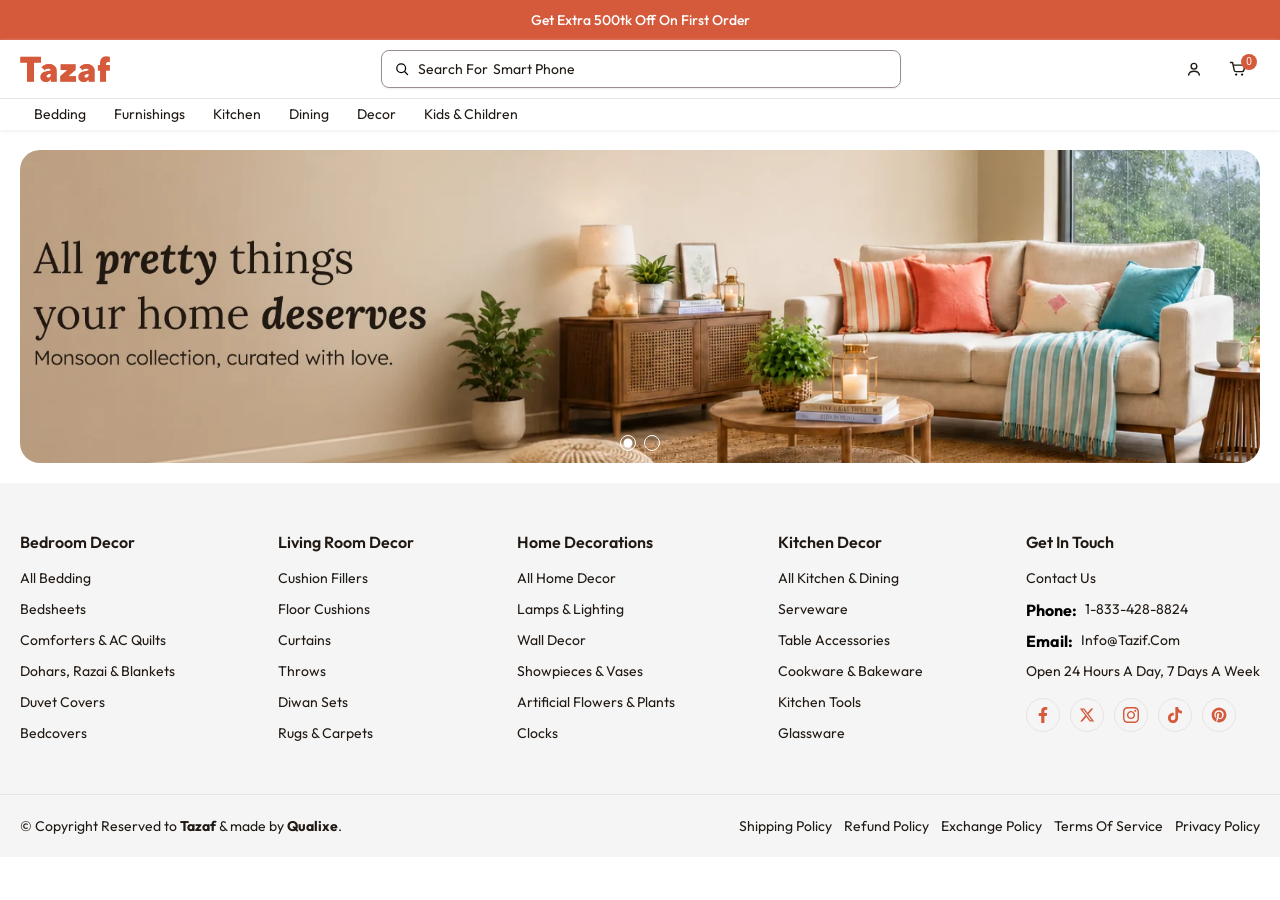
==== index.html @ 4f464511 "hero section added" ====
<!DOCTYPE html>
<html lang="en">

<head>
	<meta charset="UTF-8">
	<meta name="viewport" content="width=device-width, initial-scale=1.0">
	<title>Tazaf | Home</title>
	<!-- css link start -->
	<link rel="stylesheet" href="./assets/css/swiper-bundle.min.css">
	<link rel="stylesheet" href="./assets/css/app-menu-section.css">
	<link rel="icon" href="./assets/images/tazaf-favicon.svg" type="image/x-icon">
	<link rel="stylesheet" href="./assets/css/footer.css">
	<!-- <link rel="stylesheet" href="./assets/css/img-grid-section.css">
	<link rel="stylesheet" href="./assets/css/card.css">
	<link rel="stylesheet" href="./assets/css/banner-section.css"> -->
	<link rel="stylesheet" href="./assets/css/hero-section.css">
	<link rel="stylesheet" href="./assets/css/header.css">
	<link rel="stylesheet" href="./assets/css/announcebar-section.css">
	<link rel="stylesheet" href="./assets/css/main.css">
	<!-- css link end -->
</head>

<body>
	<!-- announcebar-section start -->
	<section class="announcebar-section">
		<div class="container">
			<div class="announcebar-text">
				<p><a href="#!">get Extra 500tk off on first order</a></p>
			</div>
		</div>
	</section>
	<!-- announcebar-section end -->

	<!-- header start -->
	<header class="header home-nav-active">
		<div class="container">
			<nav class="navbar">
				<div class="navbar-logo">
					<a href="index.html">
						<img src="./assets/images/tazaf-logo.png" alt="tazaf-logo">
					</a>
				</div>
				<div class="navbar-search navbar-search-open-btn">
					<button class="search-open">
						<span class="icon">
							<svg viewBox="0 0 20 20" fill="none">
								<circle cx="9" cy="9" r="5.5" stroke="currentColor" stroke-width="1.6"></circle>
								<path d="M13.5 13.5L17 17" stroke="currentColor" stroke-width="1.6" stroke-linecap="round"></path>
							</svg>
						</span>
						<span class="text p">
							search for
							<span class="search-roller">
								<span class="search-roller-track">
									<span>smart phone</span>
									<span>home decoration</span>
									<span>gadgets</span>
								</span>
							</span>
						</span>
					</button>
				</div>
				<!-- search-bar popup start -->
				<div class="search-bar-wrap">
					<button class="search-bar-window-cls-btn"></button>
					<div class="search-bar">
						<div class="search-bar-top">
							<form class="search-form">
								<div class="search-field">
									<span class="icon">
										<svg viewBox="0 0 16 16" fill="none" aria-hidden="true">
											<path
												d="M7.33333 12.6667C10.2789 12.6667 12.6667 10.2789 12.6667 7.33333C12.6667 4.38781 10.2789 2 7.33333 2C4.38781 2 2 4.38781 2 7.33333C2 10.2789 4.38781 12.6667 7.33333 12.6667Z"
												stroke="currentColor" stroke-width="1.5" stroke-linecap="round" stroke-linejoin="round">
											</path>
											<path d="M14 14L11.1 11.1" stroke="currentColor" stroke-width="1.5" stroke-linecap="round"
												stroke-linejoin="round"></path>
										</svg>
									</span>
									<input type="text">
								</div>
							</form>
							<button class="search-bar-close">
								<svg width="16" height="16" viewBox="0 0 10 10" fill="none" xmlns="http://www.w3.org/2000/svg">
									<path
										d="M9.85403 9.14653C9.90048 9.19298 9.93733 9.24813 9.96247 9.30883C9.98762 9.36953 10.0006 9.43458 10.0006 9.50028C10.0006 9.56598 9.98762 9.63103 9.96247 9.69173C9.93733 9.75242 9.90048 9.80757 9.85403 9.85403C9.80757 9.90048 9.75242 9.93733 9.69173 9.96247C9.63103 9.98762 9.56598 10.0006 9.50028 10.0006C9.43458 10.0006 9.36953 9.98762 9.30883 9.96247C9.24813 9.93733 9.19298 9.90048 9.14653 9.85403L5.00028 5.70715L0.854028 9.85403C0.760208 9.94785 0.63296 10.0006 0.500278 10.0006C0.367596 10.0006 0.240348 9.94785 0.146528 9.85403C0.0527077 9.76021 2.61548e-09 9.63296 0 9.50028C-2.61548e-09 9.3676 0.0527077 9.24035 0.146528 9.14653L4.2934 5.00028L0.146528 0.854028C0.0527077 0.760208 0 0.63296 0 0.500278C0 0.367596 0.0527077 0.240348 0.146528 0.146528C0.240348 0.0527077 0.367596 0 0.500278 0C0.63296 0 0.760208 0.0527077 0.854028 0.146528L5.00028 4.2934L9.14653 0.146528C9.24035 0.0527077 9.3676 -2.61548e-09 9.50028 0C9.63296 2.61548e-09 9.76021 0.0527077 9.85403 0.146528C9.94785 0.240348 10.0006 0.367596 10.0006 0.500278C10.0006 0.63296 9.94785 0.760208 9.85403 0.854028L5.70715 5.00028L9.85403 9.14653Z"
										fill="#0B0802"></path>
								</svg>
							</button>
						</div>
						<div class="search-bar-btm active">
							<div class="search-history">
								<div class="search-history-items">
									<div class="search-history-item">
										<p class="search-history-item-title">most searched</p>
										<div class="search-tags">
											<a href="#!">Wall paintings
												<span class="icon">
													<svg viewBox="0 0 12 12" fill="none" aria-hidden="true">
														<path d="M3.5 8.5L8.5 3.5" stroke="currentColor" stroke-linecap="round"
															stroke-linejoin="round"></path>
														<path d="M4.00006 3.49997H8.50006V7.99997" stroke="currentColor" stroke-linecap="round"
															stroke-linejoin="round"></path>
													</svg>
												</span>
											</a>
											<a href="#!">Bedsheets
												<span class="icon">
													<svg viewBox="0 0 12 12" fill="none" aria-hidden="true">
														<path d="M3.5 8.5L8.5 3.5" stroke="currentColor" stroke-linecap="round"
															stroke-linejoin="round"></path>
														<path d="M4.00006 3.49997H8.50006V7.99997" stroke="currentColor" stroke-linecap="round"
															stroke-linejoin="round"></path>
													</svg>
												</span>
											</a>
											<a href="#!">Rugs & Carpets
												<span class="icon">
													<svg viewBox="0 0 12 12" fill="none" aria-hidden="true">
														<path d="M3.5 8.5L8.5 3.5" stroke="currentColor" stroke-linecap="round"
															stroke-linejoin="round"></path>
														<path d="M4.00006 3.49997H8.50006V7.99997" stroke="currentColor" stroke-linecap="round"
															stroke-linejoin="round"></path>
													</svg>
												</span>
											</a>
											<a href="#!">Storage & Organization
												<span class="icon">
													<svg viewBox="0 0 12 12" fill="none" aria-hidden="true">
														<path d="M3.5 8.5L8.5 3.5" stroke="currentColor" stroke-linecap="round"
															stroke-linejoin="round"></path>
														<path d="M4.00006 3.49997H8.50006V7.99997" stroke="currentColor" stroke-linecap="round"
															stroke-linejoin="round"></path>
													</svg>
												</span>
											</a>
											<a href="#!">Lamps and lightings
												<span class="icon">
													<svg viewBox="0 0 12 12" fill="none" aria-hidden="true">
														<path d="M3.5 8.5L8.5 3.5" stroke="currentColor" stroke-linecap="round"
															stroke-linejoin="round"></path>
														<path d="M4.00006 3.49997H8.50006V7.99997" stroke="currentColor" stroke-linecap="round"
															stroke-linejoin="round"></path>
													</svg>
												</span>
											</a>
										</div>
									</div>
									<div class="search-history-item">
										<p class="search-history-item-title">Explore best category</p>
										<div class="search-categories">
											<a href="#!" class="search-category">
												<div class="search-category-img">
													<img src="./assets/images/search-cetagory-img1.webp" alt="search-cetagory-img1.webp">
												</div>
												<div class="search-category-content">
													<p class="title">Bedsheets</p>
												</div>
											</a>
											<a href="#!" class="search-category">
												<div class="search-category-img">
													<img src="./assets/images/search-cetagory-img1.webp" alt="search-cetagory-img1.webp">
												</div>
												<div class="search-category-content">
													<p class="title">Bedsheets</p>
												</div>
											</a>
											<a href="#!" class="search-category">
												<div class="search-category-img">
													<img src="./assets/images/search-cetagory-img1.webp" alt="search-cetagory-img1.webp">
												</div>
												<div class="search-category-content">
													<p class="title">Bedsheets</p>
												</div>
											</a>
											<a href="#!" class="search-category">
												<div class="search-category-img">
													<img src="./assets/images/search-cetagory-img1.webp" alt="search-cetagory-img1.webp">
												</div>
												<div class="search-category-content">
													<p class="title">Bedsheets</p>
												</div>
											</a>
											<a href="#!" class="search-category">
												<div class="search-category-img">
													<img src="./assets/images/search-cetagory-img1.webp" alt="search-cetagory-img1.webp">
												</div>
												<div class="search-category-content">
													<p class="title">Bedsheets</p>
												</div>
											</a>
											<a href="#!" class="search-category">
												<div class="search-category-img">
													<img src="./assets/images/search-cetagory-img1.webp" alt="search-cetagory-img1.webp">
												</div>
												<div class="search-category-content">
													<p class="title">Bedsheets</p>
												</div>
											</a>
										</div>
									</div>
								</div>
							</div>
							<div class="search-result-area">
								<div class="search-result">
									<p class="search-result-title">Search Results:</p>
									<div class="search-result-items">
										<a href="#!" class="search-result-item">
											<div class="search-result-img">
												<img src="./assets/images/search-cetagory-img1.webp" alt="search-cetagory-img1.webp">
											</div>
											<div class="search-result-content">
												<p class="title">new premium Bedsheets</p>
												<p class="price"><span class="lp">tk12,000</span><span class="pp">tk1440</span></p>
											</div>
										</a>
										<a href="#!" class="search-result-item">
											<div class="search-result-img">
												<img src="./assets/images/search-cetagory-img1.webp" alt="search-cetagory-img1.webp">
											</div>
											<div class="search-result-content">
												<p class="title">new premium Bedsheets</p>
												<p class="price"><span class="lp">tk12,000</span><span class="pp">tk1440</span></p>
											</div>
										</a>
										<a href="#!" class="search-result-item">
											<div class="search-result-img">
												<img src="./assets/images/search-cetagory-img1.webp" alt="search-cetagory-img1.webp">
											</div>
											<div class="search-result-content">
												<p class="title">new premium Bedsheets</p>
												<p class="price"><span class="lp">tk12,000</span><span class="pp">tk1440</span></p>
											</div>
										</a>
										<a href="#!" class="search-result-item">
											<div class="search-result-img">
												<img src="./assets/images/search-cetagory-img1.webp" alt="search-cetagory-img1.webp">
											</div>
											<div class="search-result-content">
												<p class="title">new premium Bedsheets</p>
												<p class="price"><span class="lp">tk12,000</span><span class="pp">tk1440</span></p>
											</div>
										</a>
									</div>
									<div class="search-result-btn">
										<a href="#!" class="btn">view all results</a>
									</div>
								</div>
							</div>
						</div>
					</div>
				</div>
				<!-- search-bar popup end -->
				<div class="navbar-icons">
					<a href="#!" class="navbar-icon">
						<svg viewBox="0 0 20 20" fill="none" aria-hidden="true">
							<path d="M10 10.1A2.85 2.85 0 1 0 10 4.4a2.85 2.85 0 0 0 0 5.7Z" stroke="currentColor" stroke-width="1.4">
							</path>
							<path d="M4.6 16c.45-2.25 2.48-3.7 5.4-3.7 2.92 0 4.95 1.45 5.4 3.7" stroke="currentColor"
								stroke-width="1.4" stroke-linecap="round"></path>
						</svg>
					</a>
					<!-- <a href="#!" class="navbar-icon">
						<svg viewBox="0 0 20 20" fill="none" aria-hidden="true">
							<path
								d="M10 16.4 9.1 15.58C5.7 12.5 3.5 10.5 3.5 8.02 3.5 6 5.08 4.4 7.12 4.4c1.16 0 2.28.54 2.88 1.4.6-.86 1.72-1.4 2.88-1.4C14.92 4.4 16.5 6 16.5 8.02c0 2.48-2.2 4.48-5.6 7.56l-.9.82Z"
								stroke="currentColor" stroke-width="1.4" stroke-linecap="round" stroke-linejoin="round"></path>
						</svg>
					</a> -->
					<button class="navbar-icon cart-drawer-open">
						<span class="cart-count">0</span>
						<svg viewBox="0 0 20 20" fill="none" aria-hidden="true">
							<path d="M2.5 3.5H4.6l1.6 7.7c.17.82.89 1.4 1.73 1.4h6.17c.82 0 1.53-.55 1.73-1.34l1.3-5.16H5.3"
								stroke="currentColor" stroke-width="1.4" stroke-linecap="round" stroke-linejoin="round"></path>
							<circle cx="8.2" cy="15.6" r="1.1" fill="currentColor"></circle>
							<circle cx="14.1" cy="15.6" r="1.1" fill="currentColor"></circle>
						</svg>
					</button>
				</div>
				<div class="navbar-link-area">
					<ul class="navbar-links">
						<li class="navbar-link">
							<p class="navbar-link-btn">bedding</p>
							<div class="megamenu">
								<div class="megamenu-items">
									<div class="megamenu-item">
										<h6 class="megamenu-item-title">Bedsheets By Design</h6>
										<ul>
											<li>
												<a href="#!">Abstract Bedsheets</a>
											</li>
											<li>
												<a href="#!">Solid Bedsheets</a>
											</li>
											<li>
												<a href="#!">Floral Bedsheets</a>
											</li>
											<li>
												<a href="#!">Geometric Bedsheets</a>
											</li>
											<li>
												<a href="#!">Fabulous Indian Prints</a>
											</li>
											<li>
												<a href="#!">Kids Bedsheets</a>
											</li>
										</ul>
									</div>
									<div class="megamenu-item">
										<h6 class="megamenu-item-title">Bedsheets By Design</h6>
										<ul>
											<li>
												<a href="#!">Abstract Bedsheets</a>
											</li>
											<li>
												<a href="#!">Solid Bedsheets</a>
											</li>
											<li>
												<a href="#!">Floral Bedsheets</a>
											</li>
											<li>
												<a href="#!">Geometric Bedsheets</a>
											</li>
											<li>
												<a href="#!">Fabulous Indian Prints</a>
											</li>
											<li>
												<a href="#!">Kids Bedsheets</a>
											</li>
										</ul>
									</div>
									<div class="megamenu-item">
										<h6 class="megamenu-item-title">Bedsheets By Design</h6>
										<ul>
											<li>
												<a href="#!">Abstract Bedsheets</a>
											</li>
											<li>
												<a href="#!">Solid Bedsheets</a>
											</li>
											<li>
												<a href="#!">Floral Bedsheets</a>
											</li>
											<li>
												<a href="#!">Geometric Bedsheets</a>
											</li>
											<li>
												<a href="#!">Fabulous Indian Prints</a>
											</li>
											<li>
												<a href="#!">Kids Bedsheets</a>
											</li>
										</ul>
									</div>
									<div class="megamenu-item">
										<h6 class="megamenu-item-title">Bedsheets By Design</h6>
										<ul>
											<li>
												<a href="#!">Abstract Bedsheets</a>
											</li>
											<li>
												<a href="#!">Solid Bedsheets</a>
											</li>
											<li>
												<a href="#!">Floral Bedsheets</a>
											</li>
											<li>
												<a href="#!">Geometric Bedsheets</a>
											</li>
											<li>
												<a href="#!">Fabulous Indian Prints</a>
											</li>
											<li>
												<a href="#!">Kids Bedsheets</a>
											</li>
										</ul>
									</div>
									<div class="megamenu-item">
										<h6 class="megamenu-item-title">Bedsheets By Design</h6>
										<ul>
											<li>
												<a href="#!">Abstract Bedsheets</a>
											</li>
											<li>
												<a href="#!">Solid Bedsheets</a>
											</li>
											<li>
												<a href="#!">Floral Bedsheets</a>
											</li>
											<li>
												<a href="#!">Geometric Bedsheets</a>
											</li>
											<li>
												<a href="#!">Fabulous Indian Prints</a>
											</li>
											<li>
												<a href="#!">Kids Bedsheets</a>
											</li>
										</ul>
									</div>
								</div>
							</div>
						</li>
						<li class="navbar-link">
							<p class="navbar-link-btn">Furnishings</p>
							<div class="megamenu">
								<div class="megamenu-items">
									<div class="megamenu-item">
										<h6 class="megamenu-item-title">Bedsheets By Design</h6>
										<ul>
											<li>
												<a href="#!">Abstract Bedsheets</a>
											</li>
											<li>
												<a href="#!">Solid Bedsheets</a>
											</li>
											<li>
												<a href="#!">Floral Bedsheets</a>
											</li>
											<li>
												<a href="#!">Geometric Bedsheets</a>
											</li>
											<li>
												<a href="#!">Fabulous Indian Prints</a>
											</li>
											<li>
												<a href="#!">Kids Bedsheets</a>
											</li>
										</ul>
									</div>
									<div class="megamenu-item">
										<h6 class="megamenu-item-title">Bedsheets By Design</h6>
										<ul>
											<li>
												<a href="#!">Abstract Bedsheets</a>
											</li>
											<li>
												<a href="#!">Solid Bedsheets</a>
											</li>
											<li>
												<a href="#!">Floral Bedsheets</a>
											</li>
											<li>
												<a href="#!">Geometric Bedsheets</a>
											</li>
											<li>
												<a href="#!">Fabulous Indian Prints</a>
											</li>
											<li>
												<a href="#!">Kids Bedsheets</a>
											</li>
										</ul>
									</div>
									<div class="megamenu-item">
										<h6 class="megamenu-item-title">Bedsheets By Design</h6>
										<ul>
											<li>
												<a href="#!">Abstract Bedsheets</a>
											</li>
											<li>
												<a href="#!">Solid Bedsheets</a>
											</li>
											<li>
												<a href="#!">Floral Bedsheets</a>
											</li>
											<li>
												<a href="#!">Geometric Bedsheets</a>
											</li>
											<li>
												<a href="#!">Fabulous Indian Prints</a>
											</li>
											<li>
												<a href="#!">Kids Bedsheets</a>
											</li>
										</ul>
									</div>
									<div class="megamenu-item">
										<h6 class="megamenu-item-title">Bedsheets By Design</h6>
										<ul>
											<li>
												<a href="#!">Abstract Bedsheets</a>
											</li>
											<li>
												<a href="#!">Solid Bedsheets</a>
											</li>
											<li>
												<a href="#!">Floral Bedsheets</a>
											</li>
											<li>
												<a href="#!">Geometric Bedsheets</a>
											</li>
											<li>
												<a href="#!">Fabulous Indian Prints</a>
											</li>
											<li>
												<a href="#!">Kids Bedsheets</a>
											</li>
										</ul>
									</div>
									<div class="megamenu-item">
										<h6 class="megamenu-item-title">Bedsheets By Design</h6>
										<ul>
											<li>
												<a href="#!">Abstract Bedsheets</a>
											</li>
											<li>
												<a href="#!">Solid Bedsheets</a>
											</li>
											<li>
												<a href="#!">Floral Bedsheets</a>
											</li>
											<li>
												<a href="#!">Geometric Bedsheets</a>
											</li>
											<li>
												<a href="#!">Fabulous Indian Prints</a>
											</li>
											<li>
												<a href="#!">Kids Bedsheets</a>
											</li>
										</ul>
									</div>
								</div>
							</div>
						</li>
						<li class="navbar-link">
							<p class="navbar-link-btn">Kitchen</p>
							<div class="megamenu">
								<div class="megamenu-items">
									<div class="megamenu-item">
										<h6 class="megamenu-item-title">Bedsheets By Design</h6>
										<ul>
											<li>
												<a href="#!">Abstract Bedsheets</a>
											</li>
											<li>
												<a href="#!">Solid Bedsheets</a>
											</li>
											<li>
												<a href="#!">Floral Bedsheets</a>
											</li>
											<li>
												<a href="#!">Geometric Bedsheets</a>
											</li>
											<li>
												<a href="#!">Fabulous Indian Prints</a>
											</li>
											<li>
												<a href="#!">Kids Bedsheets</a>
											</li>
										</ul>
									</div>
									<div class="megamenu-item">
										<h6 class="megamenu-item-title">Bedsheets By Design</h6>
										<ul>
											<li>
												<a href="#!">Abstract Bedsheets</a>
											</li>
											<li>
												<a href="#!">Solid Bedsheets</a>
											</li>
											<li>
												<a href="#!">Floral Bedsheets</a>
											</li>
											<li>
												<a href="#!">Geometric Bedsheets</a>
											</li>
											<li>
												<a href="#!">Fabulous Indian Prints</a>
											</li>
											<li>
												<a href="#!">Kids Bedsheets</a>
											</li>
										</ul>
									</div>
									<div class="megamenu-item">
										<h6 class="megamenu-item-title">Bedsheets By Design</h6>
										<ul>
											<li>
												<a href="#!">Abstract Bedsheets</a>
											</li>
											<li>
												<a href="#!">Solid Bedsheets</a>
											</li>
											<li>
												<a href="#!">Floral Bedsheets</a>
											</li>
											<li>
												<a href="#!">Geometric Bedsheets</a>
											</li>
											<li>
												<a href="#!">Fabulous Indian Prints</a>
											</li>
											<li>
												<a href="#!">Kids Bedsheets</a>
											</li>
										</ul>
									</div>
									<div class="megamenu-item">
										<h6 class="megamenu-item-title">Bedsheets By Design</h6>
										<ul>
											<li>
												<a href="#!">Abstract Bedsheets</a>
											</li>
											<li>
												<a href="#!">Solid Bedsheets</a>
											</li>
											<li>
												<a href="#!">Floral Bedsheets</a>
											</li>
											<li>
												<a href="#!">Geometric Bedsheets</a>
											</li>
											<li>
												<a href="#!">Fabulous Indian Prints</a>
											</li>
											<li>
												<a href="#!">Kids Bedsheets</a>
											</li>
										</ul>
									</div>
									<div class="megamenu-item">
										<h6 class="megamenu-item-title">Bedsheets By Design</h6>
										<ul>
											<li>
												<a href="#!">Abstract Bedsheets</a>
											</li>
											<li>
												<a href="#!">Solid Bedsheets</a>
											</li>
											<li>
												<a href="#!">Floral Bedsheets</a>
											</li>
											<li>
												<a href="#!">Geometric Bedsheets</a>
											</li>
											<li>
												<a href="#!">Fabulous Indian Prints</a>
											</li>
											<li>
												<a href="#!">Kids Bedsheets</a>
											</li>
										</ul>
									</div>
								</div>
							</div>
						</li>
						<li class="navbar-link">
							<p class="navbar-link-btn">Dining</p>
							<div class="megamenu">
								<div class="megamenu-items">
									<div class="megamenu-item">
										<h6 class="megamenu-item-title">Bedsheets By Design</h6>
										<ul>
											<li>
												<a href="#!">Abstract Bedsheets</a>
											</li>
											<li>
												<a href="#!">Solid Bedsheets</a>
											</li>
											<li>
												<a href="#!">Floral Bedsheets</a>
											</li>
											<li>
												<a href="#!">Geometric Bedsheets</a>
											</li>
											<li>
												<a href="#!">Fabulous Indian Prints</a>
											</li>
											<li>
												<a href="#!">Kids Bedsheets</a>
											</li>
										</ul>
									</div>
									<div class="megamenu-item">
										<h6 class="megamenu-item-title">Bedsheets By Design</h6>
										<ul>
											<li>
												<a href="#!">Abstract Bedsheets</a>
											</li>
											<li>
												<a href="#!">Solid Bedsheets</a>
											</li>
											<li>
												<a href="#!">Floral Bedsheets</a>
											</li>
											<li>
												<a href="#!">Geometric Bedsheets</a>
											</li>
											<li>
												<a href="#!">Fabulous Indian Prints</a>
											</li>
											<li>
												<a href="#!">Kids Bedsheets</a>
											</li>
										</ul>
									</div>
									<div class="megamenu-item">
										<h6 class="megamenu-item-title">Bedsheets By Design</h6>
										<ul>
											<li>
												<a href="#!">Abstract Bedsheets</a>
											</li>
											<li>
												<a href="#!">Solid Bedsheets</a>
											</li>
											<li>
												<a href="#!">Floral Bedsheets</a>
											</li>
											<li>
												<a href="#!">Geometric Bedsheets</a>
											</li>
											<li>
												<a href="#!">Fabulous Indian Prints</a>
											</li>
											<li>
												<a href="#!">Kids Bedsheets</a>
											</li>
										</ul>
									</div>
									<div class="megamenu-item">
										<h6 class="megamenu-item-title">Bedsheets By Design</h6>
										<ul>
											<li>
												<a href="#!">Abstract Bedsheets</a>
											</li>
											<li>
												<a href="#!">Solid Bedsheets</a>
											</li>
											<li>
												<a href="#!">Floral Bedsheets</a>
											</li>
											<li>
												<a href="#!">Geometric Bedsheets</a>
											</li>
											<li>
												<a href="#!">Fabulous Indian Prints</a>
											</li>
											<li>
												<a href="#!">Kids Bedsheets</a>
											</li>
										</ul>
									</div>
									<div class="megamenu-item">
										<h6 class="megamenu-item-title">Bedsheets By Design</h6>
										<ul>
											<li>
												<a href="#!">Abstract Bedsheets</a>
											</li>
											<li>
												<a href="#!">Solid Bedsheets</a>
											</li>
											<li>
												<a href="#!">Floral Bedsheets</a>
											</li>
											<li>
												<a href="#!">Geometric Bedsheets</a>
											</li>
											<li>
												<a href="#!">Fabulous Indian Prints</a>
											</li>
											<li>
												<a href="#!">Kids Bedsheets</a>
											</li>
										</ul>
									</div>
								</div>
							</div>
						</li>
						<li class="navbar-link">
							<p class="navbar-link-btn">Decor</p>
							<div class="megamenu">
								<div class="megamenu-items">
									<div class="megamenu-item">
										<h6 class="megamenu-item-title">Bedsheets By Design</h6>
										<ul>
											<li>
												<a href="#!">Abstract Bedsheets</a>
											</li>
											<li>
												<a href="#!">Solid Bedsheets</a>
											</li>
											<li>
												<a href="#!">Floral Bedsheets</a>
											</li>
											<li>
												<a href="#!">Geometric Bedsheets</a>
											</li>
											<li>
												<a href="#!">Fabulous Indian Prints</a>
											</li>
											<li>
												<a href="#!">Kids Bedsheets</a>
											</li>
										</ul>
									</div>
									<div class="megamenu-item">
										<h6 class="megamenu-item-title">Bedsheets By Design</h6>
										<ul>
											<li>
												<a href="#!">Abstract Bedsheets</a>
											</li>
											<li>
												<a href="#!">Solid Bedsheets</a>
											</li>
											<li>
												<a href="#!">Floral Bedsheets</a>
											</li>
											<li>
												<a href="#!">Geometric Bedsheets</a>
											</li>
											<li>
												<a href="#!">Fabulous Indian Prints</a>
											</li>
											<li>
												<a href="#!">Kids Bedsheets</a>
											</li>
										</ul>
									</div>
									<div class="megamenu-item">
										<h6 class="megamenu-item-title">Bedsheets By Design</h6>
										<ul>
											<li>
												<a href="#!">Abstract Bedsheets</a>
											</li>
											<li>
												<a href="#!">Solid Bedsheets</a>
											</li>
											<li>
												<a href="#!">Floral Bedsheets</a>
											</li>
											<li>
												<a href="#!">Geometric Bedsheets</a>
											</li>
											<li>
												<a href="#!">Fabulous Indian Prints</a>
											</li>
											<li>
												<a href="#!">Kids Bedsheets</a>
											</li>
										</ul>
									</div>
									<div class="megamenu-item">
										<h6 class="megamenu-item-title">Bedsheets By Design</h6>
										<ul>
											<li>
												<a href="#!">Abstract Bedsheets</a>
											</li>
											<li>
												<a href="#!">Solid Bedsheets</a>
											</li>
											<li>
												<a href="#!">Floral Bedsheets</a>
											</li>
											<li>
												<a href="#!">Geometric Bedsheets</a>
											</li>
											<li>
												<a href="#!">Fabulous Indian Prints</a>
											</li>
											<li>
												<a href="#!">Kids Bedsheets</a>
											</li>
										</ul>
									</div>
									<div class="megamenu-item">
										<h6 class="megamenu-item-title">Bedsheets By Design</h6>
										<ul>
											<li>
												<a href="#!">Abstract Bedsheets</a>
											</li>
											<li>
												<a href="#!">Solid Bedsheets</a>
											</li>
											<li>
												<a href="#!">Floral Bedsheets</a>
											</li>
											<li>
												<a href="#!">Geometric Bedsheets</a>
											</li>
											<li>
												<a href="#!">Fabulous Indian Prints</a>
											</li>
											<li>
												<a href="#!">Kids Bedsheets</a>
											</li>
										</ul>
									</div>
								</div>
							</div>
						</li>
						<li class="navbar-link">
							<p class="navbar-link-btn">Kids & Children</p>
							<div class="megamenu">
								<div class="megamenu-items">
									<div class="megamenu-item">
										<h6 class="megamenu-item-title">Bedsheets By Design</h6>
										<ul>
											<li>
												<a href="#!">Abstract Bedsheets</a>
											</li>
											<li>
												<a href="#!">Solid Bedsheets</a>
											</li>
											<li>
												<a href="#!">Floral Bedsheets</a>
											</li>
											<li>
												<a href="#!">Geometric Bedsheets</a>
											</li>
											<li>
												<a href="#!">Fabulous Indian Prints</a>
											</li>
											<li>
												<a href="#!">Kids Bedsheets</a>
											</li>
										</ul>
									</div>
									<div class="megamenu-item">
										<h6 class="megamenu-item-title">Bedsheets By Design</h6>
										<ul>
											<li>
												<a href="#!">Abstract Bedsheets</a>
											</li>
											<li>
												<a href="#!">Solid Bedsheets</a>
											</li>
											<li>
												<a href="#!">Floral Bedsheets</a>
											</li>
											<li>
												<a href="#!">Geometric Bedsheets</a>
											</li>
											<li>
												<a href="#!">Fabulous Indian Prints</a>
											</li>
											<li>
												<a href="#!">Kids Bedsheets</a>
											</li>
										</ul>
									</div>
									<div class="megamenu-item">
										<h6 class="megamenu-item-title">Bedsheets By Design</h6>
										<ul>
											<li>
												<a href="#!">Abstract Bedsheets</a>
											</li>
											<li>
												<a href="#!">Solid Bedsheets</a>
											</li>
											<li>
												<a href="#!">Floral Bedsheets</a>
											</li>
											<li>
												<a href="#!">Geometric Bedsheets</a>
											</li>
											<li>
												<a href="#!">Fabulous Indian Prints</a>
											</li>
											<li>
												<a href="#!">Kids Bedsheets</a>
											</li>
										</ul>
									</div>
									<div class="megamenu-item">
										<h6 class="megamenu-item-title">Bedsheets By Design</h6>
										<ul>
											<li>
												<a href="#!">Abstract Bedsheets</a>
											</li>
											<li>
												<a href="#!">Solid Bedsheets</a>
											</li>
											<li>
												<a href="#!">Floral Bedsheets</a>
											</li>
											<li>
												<a href="#!">Geometric Bedsheets</a>
											</li>
											<li>
												<a href="#!">Fabulous Indian Prints</a>
											</li>
											<li>
												<a href="#!">Kids Bedsheets</a>
											</li>
										</ul>
									</div>
									<div class="megamenu-item">
										<h6 class="megamenu-item-title">Bedsheets By Design</h6>
										<ul>
											<li>
												<a href="#!">Abstract Bedsheets</a>
											</li>
											<li>
												<a href="#!">Solid Bedsheets</a>
											</li>
											<li>
												<a href="#!">Floral Bedsheets</a>
											</li>
											<li>
												<a href="#!">Geometric Bedsheets</a>
											</li>
											<li>
												<a href="#!">Fabulous Indian Prints</a>
											</li>
											<li>
												<a href="#!">Kids Bedsheets</a>
											</li>
										</ul>
									</div>
								</div>
							</div>
						</li>
					</ul>
				</div>
			</nav>
		</div>

		<!-- mobile-menu start -->
		<div class="mobile-menu-wrap">
			<div class="mobile-menu-close-window-btn"></div>
			<div class="mobile-menu-container">
				<div class="mobile-menu-top">
					<button class="mobile-menu-close-btn" type="button">
						<svg viewBox="0 0 20 20" fill="none" aria-hidden="true">
							<path d="M16 10H4" stroke="currentColor" stroke-width="1.6" stroke-linecap="round"></path>
							<path d="M8 6L4 10L8 14" stroke="currentColor" stroke-width="1.6" stroke-linecap="round"
								stroke-linejoin="round"></path>
						</svg>
					</button>
					<p class="mobile-menu-title">all categories</p>
					<button class="mobile-menu-search navbar-search-open-btn">
						<svg viewBox="0 0 20 20" fill="none" aria-hidden="true">
							<path
								d="M9.16667 15.8333C12.8486 15.8333 15.8333 12.8486 15.8333 9.16667C15.8333 5.48477 12.8486 2.5 9.16667 2.5C5.48477 2.5 2.5 5.48477 2.5 9.16667C2.5 12.8486 5.48477 15.8333 9.16667 15.8333Z"
								stroke="currentColor" stroke-width="1.5" stroke-linecap="round" stroke-linejoin="round"></path>
							<path d="M17.5 17.5L13.875 13.875" stroke="currentColor" stroke-width="1.5" stroke-linecap="round"
								stroke-linejoin="round"></path>
						</svg>
					</button>
				</div>
				<div class="mobile-menu-inner">
					<div class="mobile-menu-tabs">
						<a href="#bedding" class="mobile-menu-tab active">
							<span class="mobile-menu-tab-img">
								<img src="./assets/images/mobile-menu-tab-img1.webp" alt="mobile-menu-tab-img1.webp">
							</span>
							<span class="mobile-menu-tab-title">bedding</span>
						</a>
						<a href="#furnishings" class="mobile-menu-tab">
							<span class="mobile-menu-tab-img">
								<img src="./assets/images/mobile-menu-tab-img12.webp" alt="mobile-menu-tab-img12.webp">
							</span>
							<span class="mobile-menu-tab-title">Furnishings</span>
						</a>
						<a href="#decor" class="mobile-menu-tab">
							<span class="mobile-menu-tab-img">
								<img src="./assets/images/mobile-menu-tab-img22.webp" alt="mobile-menu-tab-img22.webp">
							</span>
							<span class="mobile-menu-tab-title">Decor</span>
						</a>
						<a href="#dining" class="mobile-menu-tab">
							<span class="mobile-menu-tab-img">
								<img src="./assets/images/mobile-menu-tab-img23.webp" alt="mobile-menu-tab-img23.webp">
							</span>
							<span class="mobile-menu-tab-title">Dining</span>
						</a>
						<a href="#kitchen" class="mobile-menu-tab">
							<span class="mobile-menu-tab-img">
								<img src="./assets/images/mobile-menu-tab-img24.webp" alt="mobile-menu-tab-img24.webp">
							</span>
							<span class="mobile-menu-tab-title">Kitchen</span>
						</a>
						<a href="#bath" class="mobile-menu-tab">
							<span class="mobile-menu-tab-img">
								<img src="./assets/images/mobile-menu-tab-img25.webp" alt="mobile-menu-tab-img25.webp">
							</span>
							<span class="mobile-menu-tab-title">Bath</span>
						</a>
						<a href="#organisers" class="mobile-menu-tab">
							<span class="mobile-menu-tab-img">
								<img src="./assets/images/mobile-menu-tab-img26.webp" alt="mobile-menu-tab-img26.webp">
							</span>
							<span class="mobile-menu-tab-title">Organisers</span>
						</a>
						<a href="#gifts" class="mobile-menu-tab">
							<span class="mobile-menu-tab-img">
								<img src="./assets/images/mobile-menu-tab-img27.webp" alt="mobile-menu-tab-img27.webp">
							</span>
							<span class="mobile-menu-tab-title">Gifts</span>
						</a>
					</div>
					<div class="mobile-menu-tabs-contents">
						<div class="mobile-menu-tabs-content" id="bedding">
							<div class="mobile-menu-tabs-content-heading">
								<p class="title">bedding</p>
								<span class="line"></span>
							</div>
							<div class="mobile-menu-tabs-content-items">
								<div class="mobile-menu-tabs-content-item">
									<p class="mobile-menu-tabs-content-item-title">Bedsheets by size</p>
									<div class="mobile-menu-tabs-content-item-grids">
										<a href="#!" class="mobile-menu-tabs-content-item-grid">
											<span class="mobile-menu-tabs-content-item-grid-img">
												<img src="./assets/images/mobile-menu-tab-img1.webp" alt="mobile-menu-tab-img1.webp">
											</span>
											<span class="mobile-menu-tabs-content-item-grid-title">view all bedsheets</span>
										</a>
										<a href="#!" class="mobile-menu-tabs-content-item-grid">
											<span class="mobile-menu-tabs-content-item-grid-img">
												<img src="./assets/images/mobile-menu-tab-img2.webp" alt="mobile-menu-tab-img2.webp">
											</span>
											<span class="mobile-menu-tabs-content-item-grid-title">single bedsheets</span>
										</a>
										<a href="#!" class="mobile-menu-tabs-content-item-grid">
											<span class="mobile-menu-tabs-content-item-grid-img">
												<img src="./assets/images/mobile-menu-tab-img3.webp" alt="mobile-menu-tab-img3.webp">
											</span>
											<span class="mobile-menu-tabs-content-item-grid-title">queen bedsheets</span>
										</a>
										<a href="#!" class="mobile-menu-tabs-content-item-grid">
											<span class="mobile-menu-tabs-content-item-grid-img">
												<img src="./assets/images/mobile-menu-tab-img4.webp" alt="mobile-menu-tab-img4.webp">
											</span>
											<span class="mobile-menu-tabs-content-item-grid-title">king bedsheets</span>
										</a>
										<a href="#!" class="mobile-menu-tabs-content-item-grid">
											<span class="mobile-menu-tabs-content-item-grid-img">
												<img src="./assets/images/mobile-menu-tab-img5.webp" alt="mobile-menu-tab-img5.webp">
											</span>
											<span class="mobile-menu-tabs-content-item-grid-title">fitted bedsheets</span>
										</a>
									</div>
								</div>
								<div class="mobile-menu-tabs-content-item">
									<p class="mobile-menu-tabs-content-item-title">More in Bedding</p>
									<div class="mobile-menu-tabs-content-item-grids">
										<a href="#!" class="mobile-menu-tabs-content-item-grid">
											<span class="mobile-menu-tabs-content-item-grid-img">
												<img src="./assets/images/mobile-menu-tab-img6.webp" alt="mobile-menu-tab-img6.webp">
											</span>
											<span class="mobile-menu-tabs-content-item-grid-title">premium pillow covers</span>
										</a>
										<a href="#!" class="mobile-menu-tabs-content-item-grid">
											<span class="mobile-menu-tabs-content-item-grid-img">
												<img src="./assets/images/mobile-menu-tab-img1.webp" alt="mobile-menu-tab-img1.webp">
											</span>
											<span class="mobile-menu-tabs-content-item-grid-title">view all bedsheets</span>
										</a>
										<a href="#!" class="mobile-menu-tabs-content-item-grid">
											<span class="mobile-menu-tabs-content-item-grid-img">
												<img src="./assets/images/mobile-menu-tab-img2.webp" alt="mobile-menu-tab-img2.webp">
											</span>
											<span class="mobile-menu-tabs-content-item-grid-title">single bedsheets</span>
										</a>
										<a href="#!" class="mobile-menu-tabs-content-item-grid">
											<span class="mobile-menu-tabs-content-item-grid-img">
												<img src="./assets/images/mobile-menu-tab-img3.webp" alt="mobile-menu-tab-img3.webp">
											</span>
											<span class="mobile-menu-tabs-content-item-grid-title">queen bedsheets</span>
										</a>
										<a href="#!" class="mobile-menu-tabs-content-item-grid">
											<span class="mobile-menu-tabs-content-item-grid-img">
												<img src="./assets/images/mobile-menu-tab-img4.webp" alt="mobile-menu-tab-img4.webp">
											</span>
											<span class="mobile-menu-tabs-content-item-grid-title">king bedsheets</span>
										</a>
										<a href="#!" class="mobile-menu-tabs-content-item-grid">
											<span class="mobile-menu-tabs-content-item-grid-img">
												<img src="./assets/images/mobile-menu-tab-img5.webp" alt="mobile-menu-tab-img5.webp">
											</span>
											<span class="mobile-menu-tabs-content-item-grid-title">fitted bedsheets</span>
										</a>
									</div>
								</div>
							</div>
						</div>
						<div class="mobile-menu-tabs-content" id="furnishings">
							<div class="mobile-menu-tabs-content-heading">
								<p class="title">Furnishings</p>
								<span class="line"></span>
							</div>
							<div class="mobile-menu-tabs-content-items">
								<div class="mobile-menu-tabs-content-item">
									<p class="mobile-menu-tabs-content-item-title">Bedsheets by size</p>
									<div class="mobile-menu-tabs-content-item-grids">
										<a href="#!" class="mobile-menu-tabs-content-item-grid">
											<span class="mobile-menu-tabs-content-item-grid-img">
												<img src="./assets/images/mobile-menu-tab-img1.webp" alt="mobile-menu-tab-img1.webp">
											</span>
											<span class="mobile-menu-tabs-content-item-grid-title">view all bedsheets</span>
										</a>
										<a href="#!" class="mobile-menu-tabs-content-item-grid">
											<span class="mobile-menu-tabs-content-item-grid-img">
												<img src="./assets/images/mobile-menu-tab-img2.webp" alt="mobile-menu-tab-img2.webp">
											</span>
											<span class="mobile-menu-tabs-content-item-grid-title">single bedsheets</span>
										</a>
										<a href="#!" class="mobile-menu-tabs-content-item-grid">
											<span class="mobile-menu-tabs-content-item-grid-img">
												<img src="./assets/images/mobile-menu-tab-img3.webp" alt="mobile-menu-tab-img3.webp">
											</span>
											<span class="mobile-menu-tabs-content-item-grid-title">queen bedsheets</span>
										</a>
										<a href="#!" class="mobile-menu-tabs-content-item-grid">
											<span class="mobile-menu-tabs-content-item-grid-img">
												<img src="./assets/images/mobile-menu-tab-img4.webp" alt="mobile-menu-tab-img4.webp">
											</span>
											<span class="mobile-menu-tabs-content-item-grid-title">king bedsheets</span>
										</a>
										<a href="#!" class="mobile-menu-tabs-content-item-grid">
											<span class="mobile-menu-tabs-content-item-grid-img">
												<img src="./assets/images/mobile-menu-tab-img5.webp" alt="mobile-menu-tab-img5.webp">
											</span>
											<span class="mobile-menu-tabs-content-item-grid-title">fitted bedsheets</span>
										</a>
									</div>
								</div>
								<div class="mobile-menu-tabs-content-item">
									<p class="mobile-menu-tabs-content-item-title">More in Bedding</p>
									<div class="mobile-menu-tabs-content-item-grids">
										<a href="#!" class="mobile-menu-tabs-content-item-grid">
											<span class="mobile-menu-tabs-content-item-grid-img">
												<img src="./assets/images/mobile-menu-tab-img6.webp" alt="mobile-menu-tab-img6.webp">
											</span>
											<span class="mobile-menu-tabs-content-item-grid-title">premium pillow covers</span>
										</a>
										<a href="#!" class="mobile-menu-tabs-content-item-grid">
											<span class="mobile-menu-tabs-content-item-grid-img">
												<img src="./assets/images/mobile-menu-tab-img1.webp" alt="mobile-menu-tab-img1.webp">
											</span>
											<span class="mobile-menu-tabs-content-item-grid-title">view all bedsheets</span>
										</a>
										<a href="#!" class="mobile-menu-tabs-content-item-grid">
											<span class="mobile-menu-tabs-content-item-grid-img">
												<img src="./assets/images/mobile-menu-tab-img2.webp" alt="mobile-menu-tab-img2.webp">
											</span>
											<span class="mobile-menu-tabs-content-item-grid-title">single bedsheets</span>
										</a>
										<a href="#!" class="mobile-menu-tabs-content-item-grid">
											<span class="mobile-menu-tabs-content-item-grid-img">
												<img src="./assets/images/mobile-menu-tab-img3.webp" alt="mobile-menu-tab-img3.webp">
											</span>
											<span class="mobile-menu-tabs-content-item-grid-title">queen bedsheets</span>
										</a>
										<a href="#!" class="mobile-menu-tabs-content-item-grid">
											<span class="mobile-menu-tabs-content-item-grid-img">
												<img src="./assets/images/mobile-menu-tab-img4.webp" alt="mobile-menu-tab-img4.webp">
											</span>
											<span class="mobile-menu-tabs-content-item-grid-title">king bedsheets</span>
										</a>
										<a href="#!" class="mobile-menu-tabs-content-item-grid">
											<span class="mobile-menu-tabs-content-item-grid-img">
												<img src="./assets/images/mobile-menu-tab-img5.webp" alt="mobile-menu-tab-img5.webp">
											</span>
											<span class="mobile-menu-tabs-content-item-grid-title">fitted bedsheets</span>
										</a>
									</div>
								</div>
							</div>
						</div>
						<div class="mobile-menu-tabs-content" id="decor">
							<div class="mobile-menu-tabs-content-heading">
								<p class="title">Decor</p>
								<span class="line"></span>
							</div>
							<div class="mobile-menu-tabs-content-items">
								<div class="mobile-menu-tabs-content-item">
									<p class="mobile-menu-tabs-content-item-title">Bedsheets by size</p>
									<div class="mobile-menu-tabs-content-item-grids">
										<a href="#!" class="mobile-menu-tabs-content-item-grid">
											<span class="mobile-menu-tabs-content-item-grid-img">
												<img src="./assets/images/mobile-menu-tab-img1.webp" alt="mobile-menu-tab-img1.webp">
											</span>
											<span class="mobile-menu-tabs-content-item-grid-title">view all bedsheets</span>
										</a>
										<a href="#!" class="mobile-menu-tabs-content-item-grid">
											<span class="mobile-menu-tabs-content-item-grid-img">
												<img src="./assets/images/mobile-menu-tab-img2.webp" alt="mobile-menu-tab-img2.webp">
											</span>
											<span class="mobile-menu-tabs-content-item-grid-title">single bedsheets</span>
										</a>
										<a href="#!" class="mobile-menu-tabs-content-item-grid">
											<span class="mobile-menu-tabs-content-item-grid-img">
												<img src="./assets/images/mobile-menu-tab-img3.webp" alt="mobile-menu-tab-img3.webp">
											</span>
											<span class="mobile-menu-tabs-content-item-grid-title">queen bedsheets</span>
										</a>
										<a href="#!" class="mobile-menu-tabs-content-item-grid">
											<span class="mobile-menu-tabs-content-item-grid-img">
												<img src="./assets/images/mobile-menu-tab-img4.webp" alt="mobile-menu-tab-img4.webp">
											</span>
											<span class="mobile-menu-tabs-content-item-grid-title">king bedsheets</span>
										</a>
										<a href="#!" class="mobile-menu-tabs-content-item-grid">
											<span class="mobile-menu-tabs-content-item-grid-img">
												<img src="./assets/images/mobile-menu-tab-img5.webp" alt="mobile-menu-tab-img5.webp">
											</span>
											<span class="mobile-menu-tabs-content-item-grid-title">fitted bedsheets</span>
										</a>
									</div>
								</div>
								<div class="mobile-menu-tabs-content-item">
									<p class="mobile-menu-tabs-content-item-title">More in Bedding</p>
									<div class="mobile-menu-tabs-content-item-grids">
										<a href="#!" class="mobile-menu-tabs-content-item-grid">
											<span class="mobile-menu-tabs-content-item-grid-img">
												<img src="./assets/images/mobile-menu-tab-img6.webp" alt="mobile-menu-tab-img6.webp">
											</span>
											<span class="mobile-menu-tabs-content-item-grid-title">premium pillow covers</span>
										</a>
										<a href="#!" class="mobile-menu-tabs-content-item-grid">
											<span class="mobile-menu-tabs-content-item-grid-img">
												<img src="./assets/images/mobile-menu-tab-img1.webp" alt="mobile-menu-tab-img1.webp">
											</span>
											<span class="mobile-menu-tabs-content-item-grid-title">view all bedsheets</span>
										</a>
										<a href="#!" class="mobile-menu-tabs-content-item-grid">
											<span class="mobile-menu-tabs-content-item-grid-img">
												<img src="./assets/images/mobile-menu-tab-img2.webp" alt="mobile-menu-tab-img2.webp">
											</span>
											<span class="mobile-menu-tabs-content-item-grid-title">single bedsheets</span>
										</a>
										<a href="#!" class="mobile-menu-tabs-content-item-grid">
											<span class="mobile-menu-tabs-content-item-grid-img">
												<img src="./assets/images/mobile-menu-tab-img3.webp" alt="mobile-menu-tab-img3.webp">
											</span>
											<span class="mobile-menu-tabs-content-item-grid-title">queen bedsheets</span>
										</a>
										<a href="#!" class="mobile-menu-tabs-content-item-grid">
											<span class="mobile-menu-tabs-content-item-grid-img">
												<img src="./assets/images/mobile-menu-tab-img4.webp" alt="mobile-menu-tab-img4.webp">
											</span>
											<span class="mobile-menu-tabs-content-item-grid-title">king bedsheets</span>
										</a>
										<a href="#!" class="mobile-menu-tabs-content-item-grid">
											<span class="mobile-menu-tabs-content-item-grid-img">
												<img src="./assets/images/mobile-menu-tab-img5.webp" alt="mobile-menu-tab-img5.webp">
											</span>
											<span class="mobile-menu-tabs-content-item-grid-title">fitted bedsheets</span>
										</a>
									</div>
								</div>
							</div>
						</div>
						<div class="mobile-menu-tabs-content" id="dining">
							<div class="mobile-menu-tabs-content-heading">
								<p class="title">Dining</p>
								<span class="line"></span>
							</div>
							<div class="mobile-menu-tabs-content-items">
								<div class="mobile-menu-tabs-content-item">
									<p class="mobile-menu-tabs-content-item-title">Bedsheets by size</p>
									<div class="mobile-menu-tabs-content-item-grids">
										<a href="#!" class="mobile-menu-tabs-content-item-grid">
											<span class="mobile-menu-tabs-content-item-grid-img">
												<img src="./assets/images/mobile-menu-tab-img1.webp" alt="mobile-menu-tab-img1.webp">
											</span>
											<span class="mobile-menu-tabs-content-item-grid-title">view all bedsheets</span>
										</a>
										<a href="#!" class="mobile-menu-tabs-content-item-grid">
											<span class="mobile-menu-tabs-content-item-grid-img">
												<img src="./assets/images/mobile-menu-tab-img2.webp" alt="mobile-menu-tab-img2.webp">
											</span>
											<span class="mobile-menu-tabs-content-item-grid-title">single bedsheets</span>
										</a>
										<a href="#!" class="mobile-menu-tabs-content-item-grid">
											<span class="mobile-menu-tabs-content-item-grid-img">
												<img src="./assets/images/mobile-menu-tab-img3.webp" alt="mobile-menu-tab-img3.webp">
											</span>
											<span class="mobile-menu-tabs-content-item-grid-title">queen bedsheets</span>
										</a>
										<a href="#!" class="mobile-menu-tabs-content-item-grid">
											<span class="mobile-menu-tabs-content-item-grid-img">
												<img src="./assets/images/mobile-menu-tab-img4.webp" alt="mobile-menu-tab-img4.webp">
											</span>
											<span class="mobile-menu-tabs-content-item-grid-title">king bedsheets</span>
										</a>
										<a href="#!" class="mobile-menu-tabs-content-item-grid">
											<span class="mobile-menu-tabs-content-item-grid-img">
												<img src="./assets/images/mobile-menu-tab-img5.webp" alt="mobile-menu-tab-img5.webp">
											</span>
											<span class="mobile-menu-tabs-content-item-grid-title">fitted bedsheets</span>
										</a>
									</div>
								</div>
								<div class="mobile-menu-tabs-content-item">
									<p class="mobile-menu-tabs-content-item-title">More in Bedding</p>
									<div class="mobile-menu-tabs-content-item-grids">
										<a href="#!" class="mobile-menu-tabs-content-item-grid">
											<span class="mobile-menu-tabs-content-item-grid-img">
												<img src="./assets/images/mobile-menu-tab-img6.webp" alt="mobile-menu-tab-img6.webp">
											</span>
											<span class="mobile-menu-tabs-content-item-grid-title">premium pillow covers</span>
										</a>
										<a href="#!" class="mobile-menu-tabs-content-item-grid">
											<span class="mobile-menu-tabs-content-item-grid-img">
												<img src="./assets/images/mobile-menu-tab-img1.webp" alt="mobile-menu-tab-img1.webp">
											</span>
											<span class="mobile-menu-tabs-content-item-grid-title">view all bedsheets</span>
										</a>
										<a href="#!" class="mobile-menu-tabs-content-item-grid">
											<span class="mobile-menu-tabs-content-item-grid-img">
												<img src="./assets/images/mobile-menu-tab-img2.webp" alt="mobile-menu-tab-img2.webp">
											</span>
											<span class="mobile-menu-tabs-content-item-grid-title">single bedsheets</span>
										</a>
										<a href="#!" class="mobile-menu-tabs-content-item-grid">
											<span class="mobile-menu-tabs-content-item-grid-img">
												<img src="./assets/images/mobile-menu-tab-img3.webp" alt="mobile-menu-tab-img3.webp">
											</span>
											<span class="mobile-menu-tabs-content-item-grid-title">queen bedsheets</span>
										</a>
										<a href="#!" class="mobile-menu-tabs-content-item-grid">
											<span class="mobile-menu-tabs-content-item-grid-img">
												<img src="./assets/images/mobile-menu-tab-img4.webp" alt="mobile-menu-tab-img4.webp">
											</span>
											<span class="mobile-menu-tabs-content-item-grid-title">king bedsheets</span>
										</a>
										<a href="#!" class="mobile-menu-tabs-content-item-grid">
											<span class="mobile-menu-tabs-content-item-grid-img">
												<img src="./assets/images/mobile-menu-tab-img5.webp" alt="mobile-menu-tab-img5.webp">
											</span>
											<span class="mobile-menu-tabs-content-item-grid-title">fitted bedsheets</span>
										</a>
									</div>
								</div>
							</div>
						</div>
						<div class="mobile-menu-tabs-content" id="kitchen">
							<div class="mobile-menu-tabs-content-heading">
								<p class="title">Kitchen</p>
								<span class="line"></span>
							</div>
							<div class="mobile-menu-tabs-content-items">
								<div class="mobile-menu-tabs-content-item">
									<p class="mobile-menu-tabs-content-item-title">Bedsheets by size</p>
									<div class="mobile-menu-tabs-content-item-grids">
										<a href="#!" class="mobile-menu-tabs-content-item-grid">
											<span class="mobile-menu-tabs-content-item-grid-img">
												<img src="./assets/images/mobile-menu-tab-img1.webp" alt="mobile-menu-tab-img1.webp">
											</span>
											<span class="mobile-menu-tabs-content-item-grid-title">view all bedsheets</span>
										</a>
										<a href="#!" class="mobile-menu-tabs-content-item-grid">
											<span class="mobile-menu-tabs-content-item-grid-img">
												<img src="./assets/images/mobile-menu-tab-img2.webp" alt="mobile-menu-tab-img2.webp">
											</span>
											<span class="mobile-menu-tabs-content-item-grid-title">single bedsheets</span>
										</a>
										<a href="#!" class="mobile-menu-tabs-content-item-grid">
											<span class="mobile-menu-tabs-content-item-grid-img">
												<img src="./assets/images/mobile-menu-tab-img3.webp" alt="mobile-menu-tab-img3.webp">
											</span>
											<span class="mobile-menu-tabs-content-item-grid-title">queen bedsheets</span>
										</a>
										<a href="#!" class="mobile-menu-tabs-content-item-grid">
											<span class="mobile-menu-tabs-content-item-grid-img">
												<img src="./assets/images/mobile-menu-tab-img4.webp" alt="mobile-menu-tab-img4.webp">
											</span>
											<span class="mobile-menu-tabs-content-item-grid-title">king bedsheets</span>
										</a>
										<a href="#!" class="mobile-menu-tabs-content-item-grid">
											<span class="mobile-menu-tabs-content-item-grid-img">
												<img src="./assets/images/mobile-menu-tab-img5.webp" alt="mobile-menu-tab-img5.webp">
											</span>
											<span class="mobile-menu-tabs-content-item-grid-title">fitted bedsheets</span>
										</a>
									</div>
								</div>
								<div class="mobile-menu-tabs-content-item">
									<p class="mobile-menu-tabs-content-item-title">More in Bedding</p>
									<div class="mobile-menu-tabs-content-item-grids">
										<a href="#!" class="mobile-menu-tabs-content-item-grid">
											<span class="mobile-menu-tabs-content-item-grid-img">
												<img src="./assets/images/mobile-menu-tab-img6.webp" alt="mobile-menu-tab-img6.webp">
											</span>
											<span class="mobile-menu-tabs-content-item-grid-title">premium pillow covers</span>
										</a>
										<a href="#!" class="mobile-menu-tabs-content-item-grid">
											<span class="mobile-menu-tabs-content-item-grid-img">
												<img src="./assets/images/mobile-menu-tab-img1.webp" alt="mobile-menu-tab-img1.webp">
											</span>
											<span class="mobile-menu-tabs-content-item-grid-title">view all bedsheets</span>
										</a>
										<a href="#!" class="mobile-menu-tabs-content-item-grid">
											<span class="mobile-menu-tabs-content-item-grid-img">
												<img src="./assets/images/mobile-menu-tab-img2.webp" alt="mobile-menu-tab-img2.webp">
											</span>
											<span class="mobile-menu-tabs-content-item-grid-title">single bedsheets</span>
										</a>
										<a href="#!" class="mobile-menu-tabs-content-item-grid">
											<span class="mobile-menu-tabs-content-item-grid-img">
												<img src="./assets/images/mobile-menu-tab-img3.webp" alt="mobile-menu-tab-img3.webp">
											</span>
											<span class="mobile-menu-tabs-content-item-grid-title">queen bedsheets</span>
										</a>
										<a href="#!" class="mobile-menu-tabs-content-item-grid">
											<span class="mobile-menu-tabs-content-item-grid-img">
												<img src="./assets/images/mobile-menu-tab-img4.webp" alt="mobile-menu-tab-img4.webp">
											</span>
											<span class="mobile-menu-tabs-content-item-grid-title">king bedsheets</span>
										</a>
										<a href="#!" class="mobile-menu-tabs-content-item-grid">
											<span class="mobile-menu-tabs-content-item-grid-img">
												<img src="./assets/images/mobile-menu-tab-img5.webp" alt="mobile-menu-tab-img5.webp">
											</span>
											<span class="mobile-menu-tabs-content-item-grid-title">fitted bedsheets</span>
										</a>
									</div>
								</div>
							</div>
						</div>
						<div class="mobile-menu-tabs-content" id="bath">
							<div class="mobile-menu-tabs-content-heading">
								<p class="title">Bath</p>
								<span class="line"></span>
							</div>
							<div class="mobile-menu-tabs-content-items">
								<div class="mobile-menu-tabs-content-item">
									<p class="mobile-menu-tabs-content-item-title">Bedsheets by size</p>
									<div class="mobile-menu-tabs-content-item-grids">
										<a href="#!" class="mobile-menu-tabs-content-item-grid">
											<span class="mobile-menu-tabs-content-item-grid-img">
												<img src="./assets/images/mobile-menu-tab-img1.webp" alt="mobile-menu-tab-img1.webp">
											</span>
											<span class="mobile-menu-tabs-content-item-grid-title">view all bedsheets</span>
										</a>
										<a href="#!" class="mobile-menu-tabs-content-item-grid">
											<span class="mobile-menu-tabs-content-item-grid-img">
												<img src="./assets/images/mobile-menu-tab-img2.webp" alt="mobile-menu-tab-img2.webp">
											</span>
											<span class="mobile-menu-tabs-content-item-grid-title">single bedsheets</span>
										</a>
										<a href="#!" class="mobile-menu-tabs-content-item-grid">
											<span class="mobile-menu-tabs-content-item-grid-img">
												<img src="./assets/images/mobile-menu-tab-img3.webp" alt="mobile-menu-tab-img3.webp">
											</span>
											<span class="mobile-menu-tabs-content-item-grid-title">queen bedsheets</span>
										</a>
										<a href="#!" class="mobile-menu-tabs-content-item-grid">
											<span class="mobile-menu-tabs-content-item-grid-img">
												<img src="./assets/images/mobile-menu-tab-img4.webp" alt="mobile-menu-tab-img4.webp">
											</span>
											<span class="mobile-menu-tabs-content-item-grid-title">king bedsheets</span>
										</a>
										<a href="#!" class="mobile-menu-tabs-content-item-grid">
											<span class="mobile-menu-tabs-content-item-grid-img">
												<img src="./assets/images/mobile-menu-tab-img5.webp" alt="mobile-menu-tab-img5.webp">
											</span>
											<span class="mobile-menu-tabs-content-item-grid-title">fitted bedsheets</span>
										</a>
									</div>
								</div>
								<div class="mobile-menu-tabs-content-item">
									<p class="mobile-menu-tabs-content-item-title">More in Bedding</p>
									<div class="mobile-menu-tabs-content-item-grids">
										<a href="#!" class="mobile-menu-tabs-content-item-grid">
											<span class="mobile-menu-tabs-content-item-grid-img">
												<img src="./assets/images/mobile-menu-tab-img6.webp" alt="mobile-menu-tab-img6.webp">
											</span>
											<span class="mobile-menu-tabs-content-item-grid-title">premium pillow covers</span>
										</a>
										<a href="#!" class="mobile-menu-tabs-content-item-grid">
											<span class="mobile-menu-tabs-content-item-grid-img">
												<img src="./assets/images/mobile-menu-tab-img1.webp" alt="mobile-menu-tab-img1.webp">
											</span>
											<span class="mobile-menu-tabs-content-item-grid-title">view all bedsheets</span>
										</a>
										<a href="#!" class="mobile-menu-tabs-content-item-grid">
											<span class="mobile-menu-tabs-content-item-grid-img">
												<img src="./assets/images/mobile-menu-tab-img2.webp" alt="mobile-menu-tab-img2.webp">
											</span>
											<span class="mobile-menu-tabs-content-item-grid-title">single bedsheets</span>
										</a>
										<a href="#!" class="mobile-menu-tabs-content-item-grid">
											<span class="mobile-menu-tabs-content-item-grid-img">
												<img src="./assets/images/mobile-menu-tab-img3.webp" alt="mobile-menu-tab-img3.webp">
											</span>
											<span class="mobile-menu-tabs-content-item-grid-title">queen bedsheets</span>
										</a>
										<a href="#!" class="mobile-menu-tabs-content-item-grid">
											<span class="mobile-menu-tabs-content-item-grid-img">
												<img src="./assets/images/mobile-menu-tab-img4.webp" alt="mobile-menu-tab-img4.webp">
											</span>
											<span class="mobile-menu-tabs-content-item-grid-title">king bedsheets</span>
										</a>
										<a href="#!" class="mobile-menu-tabs-content-item-grid">
											<span class="mobile-menu-tabs-content-item-grid-img">
												<img src="./assets/images/mobile-menu-tab-img5.webp" alt="mobile-menu-tab-img5.webp">
											</span>
											<span class="mobile-menu-tabs-content-item-grid-title">fitted bedsheets</span>
										</a>
									</div>
								</div>
							</div>
						</div>
						<div class="mobile-menu-tabs-content" id="organisers">
							<div class="mobile-menu-tabs-content-heading">
								<p class="title">Organisers</p>
								<span class="line"></span>
							</div>
							<div class="mobile-menu-tabs-content-items">
								<div class="mobile-menu-tabs-content-item">
									<p class="mobile-menu-tabs-content-item-title">Bedsheets by size</p>
									<div class="mobile-menu-tabs-content-item-grids">
										<a href="#!" class="mobile-menu-tabs-content-item-grid">
											<span class="mobile-menu-tabs-content-item-grid-img">
												<img src="./assets/images/mobile-menu-tab-img1.webp" alt="mobile-menu-tab-img1.webp">
											</span>
											<span class="mobile-menu-tabs-content-item-grid-title">view all bedsheets</span>
										</a>
										<a href="#!" class="mobile-menu-tabs-content-item-grid">
											<span class="mobile-menu-tabs-content-item-grid-img">
												<img src="./assets/images/mobile-menu-tab-img2.webp" alt="mobile-menu-tab-img2.webp">
											</span>
											<span class="mobile-menu-tabs-content-item-grid-title">single bedsheets</span>
										</a>
										<a href="#!" class="mobile-menu-tabs-content-item-grid">
											<span class="mobile-menu-tabs-content-item-grid-img">
												<img src="./assets/images/mobile-menu-tab-img3.webp" alt="mobile-menu-tab-img3.webp">
											</span>
											<span class="mobile-menu-tabs-content-item-grid-title">queen bedsheets</span>
										</a>
										<a href="#!" class="mobile-menu-tabs-content-item-grid">
											<span class="mobile-menu-tabs-content-item-grid-img">
												<img src="./assets/images/mobile-menu-tab-img4.webp" alt="mobile-menu-tab-img4.webp">
											</span>
											<span class="mobile-menu-tabs-content-item-grid-title">king bedsheets</span>
										</a>
										<a href="#!" class="mobile-menu-tabs-content-item-grid">
											<span class="mobile-menu-tabs-content-item-grid-img">
												<img src="./assets/images/mobile-menu-tab-img5.webp" alt="mobile-menu-tab-img5.webp">
											</span>
											<span class="mobile-menu-tabs-content-item-grid-title">fitted bedsheets</span>
										</a>
									</div>
								</div>
								<div class="mobile-menu-tabs-content-item">
									<p class="mobile-menu-tabs-content-item-title">More in Bedding</p>
									<div class="mobile-menu-tabs-content-item-grids">
										<a href="#!" class="mobile-menu-tabs-content-item-grid">
											<span class="mobile-menu-tabs-content-item-grid-img">
												<img src="./assets/images/mobile-menu-tab-img6.webp" alt="mobile-menu-tab-img6.webp">
											</span>
											<span class="mobile-menu-tabs-content-item-grid-title">premium pillow covers</span>
										</a>
										<a href="#!" class="mobile-menu-tabs-content-item-grid">
											<span class="mobile-menu-tabs-content-item-grid-img">
												<img src="./assets/images/mobile-menu-tab-img1.webp" alt="mobile-menu-tab-img1.webp">
											</span>
											<span class="mobile-menu-tabs-content-item-grid-title">view all bedsheets</span>
										</a>
										<a href="#!" class="mobile-menu-tabs-content-item-grid">
											<span class="mobile-menu-tabs-content-item-grid-img">
												<img src="./assets/images/mobile-menu-tab-img2.webp" alt="mobile-menu-tab-img2.webp">
											</span>
											<span class="mobile-menu-tabs-content-item-grid-title">single bedsheets</span>
										</a>
										<a href="#!" class="mobile-menu-tabs-content-item-grid">
											<span class="mobile-menu-tabs-content-item-grid-img">
												<img src="./assets/images/mobile-menu-tab-img3.webp" alt="mobile-menu-tab-img3.webp">
											</span>
											<span class="mobile-menu-tabs-content-item-grid-title">queen bedsheets</span>
										</a>
										<a href="#!" class="mobile-menu-tabs-content-item-grid">
											<span class="mobile-menu-tabs-content-item-grid-img">
												<img src="./assets/images/mobile-menu-tab-img4.webp" alt="mobile-menu-tab-img4.webp">
											</span>
											<span class="mobile-menu-tabs-content-item-grid-title">king bedsheets</span>
										</a>
										<a href="#!" class="mobile-menu-tabs-content-item-grid">
											<span class="mobile-menu-tabs-content-item-grid-img">
												<img src="./assets/images/mobile-menu-tab-img5.webp" alt="mobile-menu-tab-img5.webp">
											</span>
											<span class="mobile-menu-tabs-content-item-grid-title">fitted bedsheets</span>
										</a>
									</div>
								</div>
							</div>
						</div>
						<div class="mobile-menu-tabs-content" id="gifts">
							<div class="mobile-menu-tabs-content-heading">
								<p class="title">Gifts</p>
								<span class="line"></span>
							</div>
							<div class="mobile-menu-tabs-content-items">
								<div class="mobile-menu-tabs-content-item">
									<p class="mobile-menu-tabs-content-item-title">Bedsheets by size</p>
									<div class="mobile-menu-tabs-content-item-grids">
										<a href="#!" class="mobile-menu-tabs-content-item-grid">
											<span class="mobile-menu-tabs-content-item-grid-img">
												<img src="./assets/images/mobile-menu-tab-img1.webp" alt="mobile-menu-tab-img1.webp">
											</span>
											<span class="mobile-menu-tabs-content-item-grid-title">view all bedsheets</span>
										</a>
										<a href="#!" class="mobile-menu-tabs-content-item-grid">
											<span class="mobile-menu-tabs-content-item-grid-img">
												<img src="./assets/images/mobile-menu-tab-img2.webp" alt="mobile-menu-tab-img2.webp">
											</span>
											<span class="mobile-menu-tabs-content-item-grid-title">single bedsheets</span>
										</a>
										<a href="#!" class="mobile-menu-tabs-content-item-grid">
											<span class="mobile-menu-tabs-content-item-grid-img">
												<img src="./assets/images/mobile-menu-tab-img3.webp" alt="mobile-menu-tab-img3.webp">
											</span>
											<span class="mobile-menu-tabs-content-item-grid-title">queen bedsheets</span>
										</a>
										<a href="#!" class="mobile-menu-tabs-content-item-grid">
											<span class="mobile-menu-tabs-content-item-grid-img">
												<img src="./assets/images/mobile-menu-tab-img4.webp" alt="mobile-menu-tab-img4.webp">
											</span>
											<span class="mobile-menu-tabs-content-item-grid-title">king bedsheets</span>
										</a>
										<a href="#!" class="mobile-menu-tabs-content-item-grid">
											<span class="mobile-menu-tabs-content-item-grid-img">
												<img src="./assets/images/mobile-menu-tab-img5.webp" alt="mobile-menu-tab-img5.webp">
											</span>
											<span class="mobile-menu-tabs-content-item-grid-title">fitted bedsheets</span>
										</a>
									</div>
								</div>
								<div class="mobile-menu-tabs-content-item">
									<p class="mobile-menu-tabs-content-item-title">More in Bedding</p>
									<div class="mobile-menu-tabs-content-item-grids">
										<a href="#!" class="mobile-menu-tabs-content-item-grid">
											<span class="mobile-menu-tabs-content-item-grid-img">
												<img src="./assets/images/mobile-menu-tab-img6.webp" alt="mobile-menu-tab-img6.webp">
											</span>
											<span class="mobile-menu-tabs-content-item-grid-title">premium pillow covers</span>
										</a>
										<a href="#!" class="mobile-menu-tabs-content-item-grid">
											<span class="mobile-menu-tabs-content-item-grid-img">
												<img src="./assets/images/mobile-menu-tab-img1.webp" alt="mobile-menu-tab-img1.webp">
											</span>
											<span class="mobile-menu-tabs-content-item-grid-title">view all bedsheets</span>
										</a>
										<a href="#!" class="mobile-menu-tabs-content-item-grid">
											<span class="mobile-menu-tabs-content-item-grid-img">
												<img src="./assets/images/mobile-menu-tab-img2.webp" alt="mobile-menu-tab-img2.webp">
											</span>
											<span class="mobile-menu-tabs-content-item-grid-title">single bedsheets</span>
										</a>
										<a href="#!" class="mobile-menu-tabs-content-item-grid">
											<span class="mobile-menu-tabs-content-item-grid-img">
												<img src="./assets/images/mobile-menu-tab-img3.webp" alt="mobile-menu-tab-img3.webp">
											</span>
											<span class="mobile-menu-tabs-content-item-grid-title">queen bedsheets</span>
										</a>
										<a href="#!" class="mobile-menu-tabs-content-item-grid">
											<span class="mobile-menu-tabs-content-item-grid-img">
												<img src="./assets/images/mobile-menu-tab-img4.webp" alt="mobile-menu-tab-img4.webp">
											</span>
											<span class="mobile-menu-tabs-content-item-grid-title">king bedsheets</span>
										</a>
										<a href="#!" class="mobile-menu-tabs-content-item-grid">
											<span class="mobile-menu-tabs-content-item-grid-img">
												<img src="./assets/images/mobile-menu-tab-img5.webp" alt="mobile-menu-tab-img5.webp">
											</span>
											<span class="mobile-menu-tabs-content-item-grid-title">fitted bedsheets</span>
										</a>
									</div>
								</div>
							</div>
						</div>
					</div>
				</div>
			</div>
		</div>
		<!-- mobile-menu end -->
	</header>
	<!-- header end -->

	<main>
		<!-- hero section start -->
		<section class="hero-section">
			<div class="container">
				<div class="swiper hero-slider">
					<div class="swiper-wrapper">
						<div class="swiper-slide">
							<a href="#" class="slider-hero-item slider-hero-item1">
								<style>
									.slider-hero-item1 {
										background-image: url('./assets/images/hero-slider-banner1.webp');
									}

									@media only screen and (max-width:575px) {
										.slider-hero-item1 {
											background-image: url('./assets/images/hero-slider-banner1.webp');
										}
									}
								</style>
								<div class="slider-hero-overlay">
									<div class="container">
										<div class="hero-content-inner">
											<div class="hero-content">
												<h1 class="hero-content-heading">premium product</h1>
											</div>
										</div>
									</div>
								</div>
							</a>
						</div>
						<div class="swiper-slide">
							<a href="#" class="slider-hero-item slider-hero-item1">
								<style>
									.slider-hero-item1 {
										background-image: url('./assets/images/hero-slider-banner1.webp');
									}

									@media only screen and (max-width:575px) {
										.slider-hero-item1 {
											background-image: url('./assets/images/hero-slider-banner1.webp');
										}
									}
								</style>
								<div class="slider-hero-overlay">
									<div class="container">
										<div class="hero-content-inner">
											<div class="hero-content">
												<h1 class="hero-content-heading">premium product</h1>
											</div>
										</div>
									</div>
								</div>
							</a>
						</div>
					</div>
					<div class="swiper-pagination hero-pagination"></div>
					<div class="swiper-button-prev hero-button-prev"></div>
					<div class="swiper-button-next hero-button-next"></div>
				</div>
			</div>
		</section>
		<!-- hero section end -->

		<!-- banner-section start -->
		<!-- <section class="banner-section">
			<img src="./assets/images/desktop-banner1.jpg" alt="desktop-banner1" class="desktop-banner-img">
			<img src="./assets/images/mobile-banner1.jpg" alt="mobile-banner" class="mobile-banner-img">
		</section> -->
		<!-- banner-section end -->

		<!-- img-grid-section start -->
		<!-- <section class="img-grid-section">
			<div class="container">
				<div class="img-grid-wrap">
					<div class="blank"></div>
					<div class="img-grid-item">
						<img src="./assets/images/grid-img1.jpg" alt="grid-img1">
					</div>
					<div class="img-grid-item">
						<img src="./assets/images/grid-img2.jpg" alt="grid-img2">
					</div>
					<div class="blank"></div>
				</div>
			</div>
		</section> -->
		<!-- img-grid-section end -->

		<!-- cart-drawer start -->
		<div class="cart-drawer">
			<span class="cart-drawer-close-window-btn"></span>
			<div class="cart-drawer-inner">
				<div class="cart-drawer-top">
					<p class="cart-drawer-title">cart <span>(1 item)</span></p>
					<button class="cart-drawer-close-btn" type="button" aria-label="size chart drawer close"
						title="cart-drawer-close-btn">
						<svg width="10" height="10" viewBox="0 0 10 10" fill="none" xmlns="http://www.w3.org/2000/svg">
							<path
								d="M9.85403 9.14653C9.90048 9.19298 9.93733 9.24813 9.96247 9.30883C9.98762 9.36953 10.0006 9.43458 10.0006 9.50028C10.0006 9.56598 9.98762 9.63103 9.96247 9.69173C9.93733 9.75242 9.90048 9.80757 9.85403 9.85403C9.80757 9.90048 9.75242 9.93733 9.69173 9.96247C9.63103 9.98762 9.56598 10.0006 9.50028 10.0006C9.43458 10.0006 9.36953 9.98762 9.30883 9.96247C9.24813 9.93733 9.19298 9.90048 9.14653 9.85403L5.00028 5.70715L0.854028 9.85403C0.760208 9.94785 0.63296 10.0006 0.500278 10.0006C0.367596 10.0006 0.240348 9.94785 0.146528 9.85403C0.0527077 9.76021 2.61548e-09 9.63296 0 9.50028C-2.61548e-09 9.3676 0.0527077 9.24035 0.146528 9.14653L4.2934 5.00028L0.146528 0.854028C0.0527077 0.760208 0 0.63296 0 0.500278C0 0.367596 0.0527077 0.240348 0.146528 0.146528C0.240348 0.0527077 0.367596 0 0.500278 0C0.63296 0 0.760208 0.0527077 0.854028 0.146528L5.00028 4.2934L9.14653 0.146528C9.24035 0.0527077 9.3676 -2.61548e-09 9.50028 0C9.63296 2.61548e-09 9.76021 0.0527077 9.85403 0.146528C9.94785 0.240348 10.0006 0.367596 10.0006 0.500278C10.0006 0.63296 9.94785 0.760208 9.85403 0.854028L5.70715 5.00028L9.85403 9.14653Z"
								fill="#0B0802" />
						</svg>
					</button>
				</div>
				<div class="cart-drawer-progress">
					<div class="cart-drawer-progress-content">
						<span class="icon">
							<svg xmlns="http://w3.org" width="24" height="24" viewBox="0 0 24 24" fill="none" stroke="currentColor"
								stroke-width="2" stroke-linecap="round" stroke-linejoin="round">
								<polyline points="20 12 20 22 4 22 4 12"></polyline>
								<rect x="2" y="7" width="20" height="5"></rect>
								<line x1="12" y1="22" x2="12" y2="7"></line>
								<path d="M12 7H7.5a2.5 2.5 0 0 1 0-5C11 2 12 7 12 7z"></path>
								<path d="M12 7h4.5a2.5 2.5 0 0 0 0-5C13 2 12 7 12 7z"></path>
							</svg>
						</span>
						<div class="content">
							<p class="title">Get 500ml Mustard Oil</p>
							<p class="text">Add <strong>৳1,400</strong> more to unlock!</p>
						</div>
					</div>
					<input type="range" value="60" min="0" max="100" step="1" class="progress">
				</div>
				<div class="cart-drawer-content">
					<div class="cart-drawer-items">
						<div class="cart-drawer-item">
							<div class="cart-drawer-item-img">
								<img src="./assets/images/cart-drawer-img1.jpg" alt="card-drawer-img1">
							</div>
							<div class="cart-drawer-item-content-wrap">
								<div class="cart-drawer-item-content-inner">
									<div class="cart-drawer-item-content">
										<a href="#!" class="cart-drawer-item-title">Sundarban Honey 1kg</a>
										<div class="content-btm">
											<div class="cart-drawer-item-qty-btn-wrap">
												<button class="cart-drawer-item-qty-btn">-</button>
												<input type="text" class="cart-drawer-item-qty-input" value="1" readonly>
												<button class="cart-drawer-item-qty-btn">+</button>
											</div>
											<p class="cart-drawer-item-price">tk700</p>
										</div>
									</div>
								</div>
								<div class="cart-drawer-item-remove-btn-wrap">
									<button class="cart-drawer-item-remove-btn">
										<svg width="12" height="13" viewBox="0 0 12 13" fill="none" xmlns="http://www.w3.org/2000/svg">
											<path
												d="M11.375 2H0.375C0.275544 2 0.180161 2.03951 0.109835 2.10983C0.0395088 2.18016 0 2.27554 0 2.375C0 2.47446 0.0395088 2.56984 0.109835 2.64017C0.180161 2.71049 0.275544 2.75 0.375 2.75H1V11.875C1 12.1071 1.09219 12.3296 1.25628 12.4937C1.42038 12.6578 1.64294 12.75 1.875 12.75H9.875C10.1071 12.75 10.3296 12.6578 10.4937 12.4937C10.6578 12.3296 10.75 12.1071 10.75 11.875V2.75H11.375C11.4745 2.75 11.5698 2.71049 11.6402 2.64017C11.7105 2.56984 11.75 2.47446 11.75 2.375C11.75 2.27554 11.7105 2.18016 11.6402 2.10983C11.5698 2.03951 11.4745 2 11.375 2ZM10 11.875C10 11.9082 9.98683 11.9399 9.96339 11.9634C9.93995 11.9868 9.90815 12 9.875 12H1.875C1.84185 12 1.81005 11.9868 1.78661 11.9634C1.76317 11.9399 1.75 11.9082 1.75 11.875V2.75H10V11.875ZM3 0.375C3 0.275544 3.03951 0.180161 3.10984 0.109835C3.18016 0.0395088 3.27554 0 3.375 0H8.375C8.47446 0 8.56984 0.0395088 8.64017 0.109835C8.71049 0.180161 8.75 0.275544 8.75 0.375C8.75 0.474456 8.71049 0.569839 8.64017 0.640165C8.56984 0.710491 8.47446 0.75 8.375 0.75H3.375C3.27554 0.75 3.18016 0.710491 3.10984 0.640165C3.03951 0.569839 3 0.474456 3 0.375Z"
												fill="black" />
										</svg>
									</button>
								</div>
							</div>
						</div>
						<div class="cart-drawer-item">
							<div class="cart-drawer-item-img">
								<img src="./assets/images/cart-drawer-img1.jpg" alt="card-drawer-img1">
							</div>
							<div class="cart-drawer-item-content-wrap">
								<div class="cart-drawer-item-content-inner">
									<div class="cart-drawer-item-content">
										<a href="#!" class="cart-drawer-item-title">Sundarban Honey 2kg</a>
										<div class="content-btm">
											<div class="cart-drawer-item-qty-btn-wrap">
												<button class="cart-drawer-item-qty-btn">-</button>
												<input type="text" class="cart-drawer-item-qty-input" value="1" readonly>
												<button class="cart-drawer-item-qty-btn">+</button>
											</div>
											<p class="cart-drawer-item-price">tk1400</p>
										</div>
									</div>
								</div>
								<div class="cart-drawer-item-remove-btn-wrap">
									<button class="cart-drawer-item-remove-btn">
										<svg width="12" height="13" viewBox="0 0 12 13" fill="none" xmlns="http://www.w3.org/2000/svg">
											<path
												d="M11.375 2H0.375C0.275544 2 0.180161 2.03951 0.109835 2.10983C0.0395088 2.18016 0 2.27554 0 2.375C0 2.47446 0.0395088 2.56984 0.109835 2.64017C0.180161 2.71049 0.275544 2.75 0.375 2.75H1V11.875C1 12.1071 1.09219 12.3296 1.25628 12.4937C1.42038 12.6578 1.64294 12.75 1.875 12.75H9.875C10.1071 12.75 10.3296 12.6578 10.4937 12.4937C10.6578 12.3296 10.75 12.1071 10.75 11.875V2.75H11.375C11.4745 2.75 11.5698 2.71049 11.6402 2.64017C11.7105 2.56984 11.75 2.47446 11.75 2.375C11.75 2.27554 11.7105 2.18016 11.6402 2.10983C11.5698 2.03951 11.4745 2 11.375 2ZM10 11.875C10 11.9082 9.98683 11.9399 9.96339 11.9634C9.93995 11.9868 9.90815 12 9.875 12H1.875C1.84185 12 1.81005 11.9868 1.78661 11.9634C1.76317 11.9399 1.75 11.9082 1.75 11.875V2.75H10V11.875ZM3 0.375C3 0.275544 3.03951 0.180161 3.10984 0.109835C3.18016 0.0395088 3.27554 0 3.375 0H8.375C8.47446 0 8.56984 0.0395088 8.64017 0.109835C8.71049 0.180161 8.75 0.275544 8.75 0.375C8.75 0.474456 8.71049 0.569839 8.64017 0.640165C8.56984 0.710491 8.47446 0.75 8.375 0.75H3.375C3.27554 0.75 3.18016 0.710491 3.10984 0.640165C3.03951 0.569839 3 0.474456 3 0.375Z"
												fill="black" />
										</svg>
									</button>
								</div>
							</div>
						</div>
					</div>
				</div>
				<div class="cart-drawer-empty">
					<div class="cart-drawer-empty-text">
						<p>Your Cart Is Empty</p>
						<a href="#!" class="btn">shop now</a>
					</div>
				</div>
				<div class="cart-drawer-footer">
					<div class="cart-drawer-slider-area">
						<div class="cart-drawer-slider-header">
							<p class="cart-drawer-slider-title">you may also like</p>
							<div class="cart-drawer-slider-btn-wrap">
								<div class="swiper-button-prev cart-drawer-slider-btn-prev"></div>
								<div class="swiper-button-next cart-drawer-slider-btn-next"></div>
							</div>
						</div>
						<div class="swiper cart-drawer-slider">
							<div class="swiper-wrapper">
								<div class="swiper-slide">
									<div class="cart-drawer-slider-item">
										<div class="img">
											<img src="./assets/images/cart-drawer-img1.jpg" alt="cart-drawer-img1.jpg">
										</div>
										<div class="content">
											<a href="#!" class="title">Glarvest Black Rice 1 Kg</a>
											<p class="price">৳200.00</p>
											<button class="item-btn">
												+ add
											</button>
										</div>
									</div>
								</div>
								<div class="swiper-slide">
									<div class="cart-drawer-slider-item">
										<div class="img">
											<img src="./assets/images/cart-drawer-img1.jpg" alt="cart-drawer-img1.jpg">
										</div>
										<div class="content">
											<a href="#!" class="title">Glarvest Black Rice 1 Kg</a>
											<p class="price">৳200.00</p>
											<button class="item-btn">
												+ add
											</button>
										</div>
									</div>
								</div>
								<div class="swiper-slide">
									<div class="cart-drawer-slider-item">
										<div class="img">
											<img src="./assets/images/cart-drawer-img1.jpg" alt="cart-drawer-img1.jpg">
										</div>
										<div class="content">
											<a href="#!" class="title">Glarvest Black Rice 1 Kg</a>
											<p class="price">৳200.00</p>
											<button class="item-btn">
												+ add
											</button>
										</div>
									</div>
								</div>
							</div>
						</div>
					</div>
					<div class="cart-drawer-total-wrap">
						<p class="cart-drawer-total-title">total</p>
						<p class="cart-drawer-total-price">$72.00 USD</p>
					</div>
					<div class="cart-drawer-checkout-btn-wrap">
						<button class="btn">secure checkout</button>
					</div>
				</div>
			</div>
		</div>
		<!-- cart-drawer end -->

		<!-- app-menu section start -->
		<section class="app-menu-section">
			<div class="app-menu-items">
				<a href="#" class="app-menu-item">
					<span class="icon">
						<svg xmlns="http://www.w3.org/2000/svg" width="24" height="24" viewBox="0 0 24 24">
							<g fill="#D55A3C">
								<path
									d="M6.902116402116404 9.2V-0.23650793650793567H9.03075396825397V9.2ZM3.9057539682539706 1.4853835978835983V-0.3720899470899468H12.027116402116404V1.4853835978835983Z" />
								<path
									d="M15.782738095238095 9.33558201058201Q14.874338624338625 9.33558201058201 14.16253306878307 8.888161375661376Q13.450727513227514 8.44074074074074 13.037202380952383 7.667923280423279Q12.62367724867725 6.89510582010582 12.62367724867725 5.905357142857143Q12.62367724867725 4.915608465608465 13.037202380952383 4.142791005291006Q13.450727513227514 3.3699735449735453 14.16253306878307 2.9225529100529104Q14.874338624338625 2.4751322751322755 15.782738095238095 2.4751322751322755Q16.447089947089946 2.4751322751322755 16.982638888888886 2.7327380952380955Q17.51818783068783 2.9903439153439155 17.857142857142854 3.444543650793651Q18.196097883597883 3.8987433862433862 18.236772486772487 4.481746031746032V7.328968253968254Q18.196097883597883 7.911970899470899 17.863921957671955 8.366170634920634Q17.53174603174603 8.82037037037037 16.989417989417987 9.077976190476189Q16.447089947089946 9.33558201058201 15.782738095238095 9.33558201058201ZM16.20304232804233 7.464550264550264Q16.86739417989418 7.464550264550264 17.274140211640212 7.02390873015873Q17.680886243386244 6.5832671957671955 17.680886243386244 5.905357142857143Q17.680886243386244 5.444378306878306 17.497850529100532 5.091865079365079Q17.314814814814817 4.739351851851852 16.98263888888889 4.542757936507937Q16.650462962962962 4.346164021164022 16.21660052910053 4.346164021164022Q15.782738095238095 4.346164021164022 15.45056216931217 4.542757936507937Q15.118386243386244 4.739351851851852 14.92179232804233 5.091865079365079Q14.725198412698413 5.444378306878306 14.725198412698413 5.905357142857143Q14.725198412698413 6.352777777777778 14.915013227513228 6.705291005291005Q15.104828042328043 7.057804232804232 15.44378306878307 7.261177248677248Q15.782738095238095 7.464550264550264 16.20304232804233 7.464550264550264ZM17.599537037037038 9.2V7.423875661375661L17.91137566137566 5.824007936507936L17.599537037037038 4.224140211640212V2.6107142857142867H19.633267195767196V9.2Z" />
								<path
									d="M1.3346560846560829 20.29047619047619 4.8849206349206336 15.823544973544974H7.59126984126984L4.041005291005289 20.29047619047619ZM1.3346560846560829 21.6V20.29047619047619L2.920634920634919 19.737566137566137H7.503968253968252V21.6ZM1.5965608465608447 16.391005291005293V14.528571428571428H7.59126984126984V15.823544973544974L6.019841269841268 16.391005291005293Z" />
								<path
									d="M11.738095238095237 21.745502645502647Q10.763227513227513 21.745502645502647 9.999338624338623 21.265343915343916Q9.235449735449734 20.785185185185185 8.791666666666664 19.955820105820106Q8.347883597883596 19.126455026455027 8.347883597883596 18.064285714285717Q8.347883597883596 17.002116402116403 8.791666666666664 16.172751322751324Q9.235449735449734 15.343386243386245 9.999338624338623 14.863227513227514Q10.763227513227513 14.383068783068783 11.738095238095237 14.383068783068783Q12.4510582010582 14.383068783068783 13.025793650793648 14.65952380952381Q13.6005291005291 14.935978835978837 13.964285714285714 15.4234126984127Q14.328042328042327 15.910846560846561 14.37169312169312 16.536507936507938V19.592063492063495Q14.328042328042327 20.21772486772487 13.971560846560845 20.70515873015873Q13.615079365079364 21.192592592592593 13.033068783068781 21.469047619047622Q12.4510582010582 21.745502645502647 11.738095238095237 21.745502645502647ZM12.189153439153438 19.737566137566137Q12.902116402116402 19.737566137566137 13.338624338624339 19.26468253968254Q13.775132275132275 18.791798941798945 13.775132275132275 18.064285714285717Q13.775132275132275 17.56957671957672 13.578703703703702 17.191269841269843Q13.382275132275131 16.812962962962963 13.025793650793648 16.601984126984128Q12.669312169312168 16.391005291005293 12.203703703703702 16.391005291005293Q11.738095238095237 16.391005291005293 11.381613756613756 16.601984126984128Q11.025132275132274 16.812962962962963 10.814153439153438 17.191269841269843Q10.603174603174603 17.56957671957672 10.603174603174603 18.064285714285717Q10.603174603174603 18.544444444444444 10.806878306878307 18.922751322751324Q11.01058201058201 19.301058201058204 11.374338624338623 19.519312169312173Q11.738095238095237 19.737566137566137 12.189153439153438 19.737566137566137ZM13.687830687830687 21.6V19.693915343915346L14.022486772486772 17.976984126984128L13.687830687830687 16.260052910052913V14.528571428571428H15.87037037037037V21.6Z" />
								<path
									d="M18.34391534391534 21.6V13.917460317460318Q18.34391534391534 13.05899470899471 18.729497354497354 12.367857142857144Q19.115079365079364 11.676719576719577 19.813492063492063 11.276587301587302Q20.51190476190476 10.876455026455027 21.47222222222222 10.876455026455027Q22.19973544973545 10.876455026455027 22.74537037037037 11.116534391534392Q23.29100529100529 11.356613756613758 23.698412698412696 11.77857142857143L22.3015873015873 13.175396825396826Q22.156084656084655 13.02989417989418 21.974206349206348 12.949867724867726Q21.79232804232804 12.86984126984127 21.544973544973544 12.86984126984127Q21.09391534391534 12.86984126984127 20.832010582010582 13.131746031746033Q20.57010582010582 13.393650793650794 20.57010582010582 13.844708994708995V21.6ZM16.787037037037035 16.42010582010582V14.528571428571428H22.607142857142858V16.42010582010582Z" />
							</g>
						</svg>
					</span>
					<p>home</p>
				</a>
				<button class="app-menu-item app-menu-open">
					<span class="icon">
						<svg viewBox="0 0 20 20" fill="none" aria-hidden="true">
							<path d="M8.33333 2.5H2.5V10H8.33333V2.5Z" stroke="currentColor" stroke-width="1.5" stroke-linecap="round"
								stroke-linejoin="round"></path>
							<path d="M17.5 2.5H11.6667V6.66667H17.5V2.5Z" stroke="currentColor" stroke-width="1.5"
								stroke-linecap="round" stroke-linejoin="round"></path>
							<path d="M17.5 10H11.6667V17.5H17.5V10Z" stroke="currentColor" stroke-width="1.5" stroke-linecap="round"
								stroke-linejoin="round"></path>
							<path d="M8.33333 13.3333H2.5V17.5H8.33333V13.3333Z" stroke="currentColor" stroke-width="1.5"
								stroke-linecap="round" stroke-linejoin="round"></path>
						</svg>
					</span>
					<p>category</p>
				</button>
				<button class="app-menu-item navbar-search-open-btn">
					<span class="icon">
						<svg viewBox="0 0 20 20" fill="none" aria-hidden="true">
							<path
								d="M9.16667 15.8333C12.8486 15.8333 15.8333 12.8486 15.8333 9.16667C15.8333 5.48477 12.8486 2.5 9.16667 2.5C5.48477 2.5 2.5 5.48477 2.5 9.16667C2.5 12.8486 5.48477 15.8333 9.16667 15.8333Z"
								stroke="currentColor" stroke-width="1.5" stroke-linecap="round" stroke-linejoin="round"></path>
							<path d="M17.5 17.5L13.875 13.875" stroke="currentColor" stroke-width="1.5" stroke-linecap="round"
								stroke-linejoin="round"></path>
						</svg>
					</span>
					<p>search</p>
				</button>
				<button class="app-menu-item cart-drawer-open">
					<span class="cart-count">0</span>
					<span class="icon">
						<svg viewBox="0 0 20 20" fill="none" aria-hidden="true">
							<path
								d="M0.833333 0.833333H4.16667L6.4 11.9917C6.4762 12.3753 6.68492 12.72 6.98962 12.9652C7.29432 13.2105 7.67558 13.3408 8.06667 13.3333H16.1667C16.5578 13.3408 16.939 13.2105 17.2437 12.9652C17.5484 12.72 17.7571 12.3753 17.8333 11.9917L19.1667 5H5"
								stroke="currentColor" stroke-width="1.5" stroke-linecap="round" stroke-linejoin="round"></path>
							<circle cx="7.49967" cy="17.5002" r="1.58333" stroke="currentColor" stroke-width="1.5"></circle>
							<circle cx="16.6663" cy="17.5002" r="1.58333" stroke="currentColor" stroke-width="1.5"></circle>
						</svg>
					</span>
					<p>cart</p>
				</button>
				<a class="app-menu-item">
					<span class="icon">
						<svg viewBox="0 0 20 20" fill="none" aria-hidden="true">
							<path
								d="M16.6667 17.5V15.8333C16.6667 14.9493 16.3155 14.1014 15.6904 13.4763C15.0652 12.8512 14.2174 12.5 13.3333 12.5H6.66667C5.78261 12.5 4.93476 12.8512 4.30964 13.4763C3.68452 14.1014 3.33333 14.9493 3.33333 15.8333V17.5"
								stroke="currentColor" stroke-width="1.5" stroke-linecap="round" stroke-linejoin="round"></path>
							<path
								d="M10 9.16667C11.8409 9.16667 13.3333 7.67428 13.3333 5.83333C13.3333 3.99238 11.8409 2.5 10 2.5C8.15905 2.5 6.66667 3.99238 6.66667 5.83333C6.66667 7.67428 8.15905 9.16667 10 9.16667Z"
								stroke="currentColor" stroke-width="1.5" stroke-linecap="round" stroke-linejoin="round"></path>
						</svg>
					</span>
					<p>account</p>
				</a>
			</div>
		</section>
		<!-- app-menu section end -->

		<!-- modal start -->
		<!-- <button id="openBtn" class="demo-btn">Open Modal</button> -->
		<!-- <div class="modal" id="newsletterModal" aria-hidden="true">
			<div class="overlay" data-close></div>
			<div class="modal-card">
				<button class="modal-close" data-close>
					<svg width="15" height="15" viewBox="0 0 15 15" fill="none" xmlns="http://www.w3.org/2000/svg">
						<path
							d="M14.446 13.651C14.5012 13.7025 14.5456 13.7646 14.5763 13.8336C14.607 13.9026 14.6236 13.9771 14.6249 14.0526C14.6262 14.1281 14.6124 14.2031 14.5841 14.2732C14.5558 14.3432 14.5137 14.4068 14.4602 14.4602C14.4068 14.5137 14.3432 14.5558 14.2732 14.5841C14.2031 14.6124 14.1281 14.6262 14.0526 14.6249C13.9771 14.6236 13.9026 14.607 13.8336 14.5763C13.7646 14.5456 13.7025 14.5012 13.651 14.446L7.29847 8.09441L0.945969 14.446C0.839338 14.5453 0.698303 14.5994 0.552577 14.5969C0.406851 14.5943 0.267812 14.5352 0.164752 14.4322C0.0616926 14.3291 0.0026588 14.1901 8.76355e-05 14.0444C-0.00248353 13.8986 0.0516087 13.7576 0.150969 13.651L6.50253 7.29847L0.150969 0.945969C0.0516087 0.839338 -0.00248353 0.698303 8.76355e-05 0.552577C0.0026588 0.406851 0.0616926 0.267812 0.164752 0.164752C0.267812 0.0616926 0.406851 0.0026588 0.552577 8.76355e-05C0.698303 -0.00248353 0.839338 0.0516087 0.945969 0.150969L7.29847 6.50253L13.651 0.150969C13.7576 0.0516087 13.8986 -0.00248353 14.0444 8.76355e-05C14.1901 0.0026588 14.3291 0.0616926 14.4322 0.164752C14.5352 0.267812 14.5943 0.406851 14.5969 0.552577C14.5994 0.698303 14.5453 0.839338 14.446 0.945969L8.09441 7.29847L14.446 13.651Z"
							fill="#0B0802" />
					</svg>
				</button>
				<h3 class="modal-title">SIGN-UP FOR MORE</h3>
				<p class="modal-text">Lorem ipsum dolor sit amet consectetur. Tellus rutrum sed vitae ac egestas amet at et.
					Ultricies congue sed sed porttitor quis porta. Nunc molestie nunc malesuada nec.</p>
				<form class="modal-form">
					<div class="contact-field-col">
						<input type="email" placeholder="E-mail address" required>
					</div>
					<div class="modal-btn">
						<button class="btn">SIGN UP</button>
					</div>
				</form>
			</div>
		</div> -->
		<!-- modal end -->

	</main>

	<!-- footer start -->
	<footer class="footer">
		<div class="container">
			<div class="footer-items">
				<div class="footer-item">
					<h2 class="footer-item-title">
						<span>Bedroom Decor</span>
						<span class="icon">
							<span class="plus">+</span>
							<span class="minus">-</span>
						</span>
					</h2>
					<div class="footer-content">
						<ul class="footer-list">
							<li><a href="#!">All Bedding</a></li>
							<li><a href="#!">Bedsheets</a></li>
							<li><a href="#!">Comforters & AC Quilts</a></li>
							<li><a href="#">Dohars, Razai & Blankets</a></li>
							<li><a href="#">Duvet Covers</a></li>
							<li><a href="#">Bedcovers</a></li>
						</ul>
					</div>
				</div>
				<div class="footer-item">
					<h2 class="footer-item-title">
						<span>Living Room Decor</span>
						<span class="icon">
							<span class="plus">+</span>
							<span class="minus">-</span>
						</span>
					</h2>
					<div class="footer-content">
						<ul class="footer-list">
							<li><a href="#!">Cushion Fillers</a></li>
							<li><a href="#!">Floor Cushions</a></li>
							<li><a href="#!">Curtains</a></li>
							<li><a href="#">Throws</a></li>
							<li><a href="#">Diwan Sets</a></li>
							<li><a href="#">Rugs & Carpets</a></li>
						</ul>
					</div>
				</div>
				<div class="footer-item">
					<h2 class="footer-item-title">
						<span>Home Decorations</span>
						<span class="icon">
							<span class="plus">+</span>
							<span class="minus">-</span>
						</span>
					</h2>
					<div class="footer-content">
						<ul class="footer-list">
							<li><a href="#!">All Home Decor</a></li>
							<li><a href="#!">Lamps & Lighting</a></li>
							<li><a href="#!">Wall Decor</a></li>
							<li><a href="#">Showpieces & Vases</a></li>
							<li><a href="#">Artificial Flowers & Plants</a></li>
							<li><a href="#">Clocks</a></li>
						</ul>
					</div>
				</div>
				<div class="footer-item">
					<h2 class="footer-item-title">
						<span>Kitchen Decor</span>
						<span class="icon">
							<span class="plus">+</span>
							<span class="minus">-</span>
						</span>
					</h2>
					<div class="footer-content">
						<ul class="footer-list">
							<li><a href="#!">All Kitchen & Dining</a></li>
							<li><a href="#!">Serveware</a></li>
							<li><a href="#!">Table Accessories</a></li>
							<li><a href="#">Cookware & Bakeware</a></li>
							<li><a href="#">Kitchen Tools</a></li>
							<li><a href="#">Glassware</a></li>
						</ul>
					</div>
				</div>
				<div class="footer-item">
					<h2 class="footer-item-title">
						<span>Get in Touch</span>
						<span class="icon">
							<span class="plus">+</span>
							<span class="minus">-</span>
						</span>
					</h2>
					<div class="footer-content">
						<ul class="footer-list">
							<li><a href="#!">Contact Us</a></li>
							<li><strong>phone:</strong><a href="#">1-833-428-8824</a></li>
							<li><strong>Email:</strong><a href="#">info@tazif.com</a></li>
							<li>
								<p href="#">Open 24 Hours a Day, 7 Days a week</>
							</li>
						</ul>
						<ul class="footer-icons">
							<li>
								<a href="#">
									<svg class=" t4s-icon-facebook" role="presentation" viewBox="0 0 320 512">
										<path
											d="M279.14 288l14.22-92.66h-88.91v-60.13c0-25.35 12.42-50.06 52.24-50.06h40.42V6.26S260.43 0 225.36 0c-73.22 0-121.08 44.38-121.08 124.72v70.62H22.89V288h81.39v224h100.17V288z">
										</path>
									</svg>
								</a>
							</li>
							<li>
								<a href="#">
									<svg width="16" height="16" viewBox="0 0 16 16" fill="none" xmlns="http://www.w3.org/2000/svg">
										<path
											d="M12.1624 1.5H14.3687L9.5499 7.00625L15.2187 14.5H10.7812L7.30303 9.95625L3.32803 14.5H1.11865L6.27178 8.60938L0.837402 1.5H5.3874L8.52803 5.65312L12.1624 1.5ZM11.3874 13.1812H12.6093L4.72178 2.75H3.40928L11.3874 13.1812Z"
											fill="black"></path>
									</svg>
								</a>
							</li>
							<li>
								<a href="#">
									<svg width="14" height="14" viewBox="0 0 14 14" fill="none" xmlns="http://www.w3.org/2000/svg">
										<path
											d="M7.00303 3.40623C5.01553 3.40623 3.4124 5.00935 3.4124 6.99685C3.4124 8.98435 5.01553 10.5875 7.00303 10.5875C8.99053 10.5875 10.5937 8.98435 10.5937 6.99685C10.5937 5.00935 8.99053 3.40623 7.00303 3.40623ZM7.00303 9.33123C5.71865 9.33123 4.66865 8.28435 4.66865 6.99685C4.66865 5.70935 5.71553 4.66248 7.00303 4.66248C8.29053 4.66248 9.3374 5.70935 9.3374 6.99685C9.3374 8.28435 8.2874 9.33123 7.00303 9.33123ZM11.578 3.25935C11.578 3.72498 11.203 4.09685 10.7405 4.09685C10.2749 4.09685 9.90303 3.72185 9.90303 3.25935C9.90303 2.79685 10.278 2.42185 10.7405 2.42185C11.203 2.42185 11.578 2.79685 11.578 3.25935ZM13.9562 4.10935C13.903 2.98748 13.6468 1.99373 12.8249 1.17498C12.0062 0.356225 11.0124 0.0999756 9.89053 0.0437256C8.73428 -0.0218994 5.26865 -0.0218994 4.1124 0.0437256C2.99365 0.0968506 1.9999 0.353101 1.17803 1.17185C0.356152 1.9906 0.103027 2.98435 0.0467773 4.10623C-0.0188477 5.26248 -0.0188477 8.7281 0.0467773 9.88435C0.0999023 11.0062 0.356152 12 1.17803 12.8187C1.9999 13.6375 2.99053 13.8937 4.1124 13.95C5.26865 14.0156 8.73428 14.0156 9.89053 13.95C11.0124 13.8968 12.0062 13.6406 12.8249 12.8187C13.6437 12 13.8999 11.0062 13.9562 9.88435C14.0218 8.7281 14.0218 5.2656 13.9562 4.10935ZM12.4624 11.125C12.2187 11.7375 11.7468 12.2094 11.1312 12.4562C10.2093 12.8219 8.02178 12.7375 7.00303 12.7375C5.98428 12.7375 3.79365 12.8187 2.8749 12.4562C2.2624 12.2125 1.79053 11.7406 1.54365 11.125C1.17803 10.2031 1.2624 8.0156 1.2624 6.99685C1.2624 5.9781 1.18115 3.78748 1.54365 2.86873C1.7874 2.25623 2.25928 1.78435 2.8749 1.53748C3.79678 1.17185 5.98428 1.25623 7.00303 1.25623C8.02178 1.25623 10.2124 1.17498 11.1312 1.53748C11.7437 1.78123 12.2155 2.2531 12.4624 2.86873C12.828 3.7906 12.7437 5.9781 12.7437 6.99685C12.7437 8.0156 12.828 10.2062 12.4624 11.125Z"
											fill="black"></path>
									</svg>
								</a>
							</li>
							<li>
								<a href="#">
									<svg width="14" height="16" viewBox="0 0 14 16" fill="none" xmlns="http://www.w3.org/2000/svg">
										<path
											d="M11.0578 2.50667C10.4503 1.81291 10.1155 0.922133 10.1156 0H7.36889V11.0222C7.34814 11.6188 7.09646 12.1841 6.66694 12.5987C6.23742 13.0133 5.66364 13.2448 5.06667 13.2444C3.80444 13.2444 2.75556 12.2133 2.75556 10.9333C2.75556 9.40444 4.23111 8.25778 5.75111 8.72889V5.92C2.68444 5.51111 0 7.89333 0 10.9333C0 13.8933 2.45333 16 5.05778 16C7.84889 16 10.1156 13.7333 10.1156 10.9333V5.34222C11.2293 6.14209 12.5665 6.57124 13.9378 6.56889V3.82222C13.9378 3.82222 12.2667 3.90222 11.0578 2.50667Z"
											fill="black"></path>
									</svg>
								</a>
							</li>
							<li>
								<a href="#">
									<svg width="18" height="18" viewBox="0 0 18 18" fill="none" xmlns="http://www.w3.org/2000/svg">
										<path
											d="M6.53341 16.95C7.33341 17.1917 8.14175 17.3334 9.00008 17.3334C11.2102 17.3334 13.3298 16.4554 14.8926 14.8926C16.4554 13.3298 17.3334 11.2102 17.3334 9.00002C17.3334 7.90567 17.1179 6.82204 16.6991 5.81099C16.2803 4.79994 15.6665 3.88129 14.8926 3.10746C14.1188 2.33364 13.2002 1.71981 12.1891 1.30102C11.1781 0.882235 10.0944 0.666687 9.00008 0.666687C7.90573 0.666687 6.8221 0.882235 5.81105 1.30102C4.80001 1.71981 3.88135 2.33364 3.10752 3.10746C1.54472 4.67027 0.666748 6.78988 0.666748 9.00002C0.666748 12.5417 2.89175 15.5834 6.03341 16.7834C5.95841 16.1334 5.88341 15.0584 6.03341 14.3167L6.99175 10.2C6.99175 10.2 6.75008 9.71669 6.75008 8.95002C6.75008 7.80002 7.46675 6.94169 8.28341 6.94169C9.00008 6.94169 9.33341 7.46669 9.33341 8.14169C9.33341 8.85835 8.85841 9.88335 8.61675 10.8667C8.47508 11.6834 9.05008 12.4 9.88342 12.4C11.3667 12.4 12.5167 10.8167 12.5167 8.58335C12.5167 6.58335 11.0834 5.21669 9.02508 5.21669C6.67508 5.21669 5.29175 6.96669 5.29175 8.80835C5.29175 9.52502 5.52508 10.25 5.90841 10.725C5.98341 10.775 5.98342 10.8417 5.95842 10.9667L5.71675 11.875C5.71675 12.0167 5.62508 12.0667 5.48341 11.9667C4.41675 11.5 3.80008 9.98335 3.80008 8.75835C3.80008 6.12502 5.66675 3.73335 9.26675 3.73335C12.1334 3.73335 14.3667 5.79169 14.3667 8.52502C14.3667 11.3917 12.5917 13.6917 10.0501 13.6917C9.24175 13.6917 8.45008 13.2584 8.16675 12.75L7.60841 14.725C7.41675 15.4417 6.89175 16.4 6.53341 16.975V16.95Z"
											fill="black"></path>
									</svg>
								</a>
							</li>
						</ul>
					</div>
				</div>
			</div>
		</div>
		<div class="copyright-area">
			<div class="container">
				<div class="copyright-content">
					<p class="copyright-text">&copy; Copyright Reserved to <a href="#"><strong>Tazaf</strong></a>
						& made by <a href="https://qualixe.com/"><strong>Qualixe</strong></a>.</p>
					<div class="copyright-links">
						<a href="#!" class="copyright-link">Shipping Policy</a>
						<a href="#!" class="copyright-link">Refund Policy</a>
						<a href="#!" class="copyright-link">Exchange Policy</a>
						<a href="#!" class="copyright-link">Terms of Service</a>
						<a href="#!" class="copyright-link">Privacy Policy</a>
					</div>
				</div>
			</div>
		</div>
	</footer>
	<!-- footer end -->

	<!-- js link start -->
	<!-- <script src="./assets/js/modal.js"></script> -->
	<script src="./assets/js/swiper-bundle.min.js"></script>
	<script src="./assets/js/script.js"></script>
	<!-- js link end -->
</body>

</html>
---- assets/css/app-menu-section.css ----
/* app-menu-section css start */
.app-menu-section {
    position: fixed;
    z-index: 9999;
    left: 50%;
    bottom: 10px;
    transform: translateX(-50%);
    padding: 10.5px 10px;
    border-radius: 8px;
    overflow: hidden;
    border: 1px solid var(--brand-color);
    width: calc(100% - 20px);
    display: none;
    box-shadow: 0px 0px 7px rgb(213 90 60 / 30%);
    backdrop-filter: blur(6px);
}

.app-menu-items {
    display: flex;
    align-items: center;
    justify-content: space-around;
    gap: 10px;
}

.app-menu-item {
    display: flex;
    flex-direction: column;
    align-items: center;
    justify-content: center;
    gap: 3px;
    user-select: none;
}

.app-menu-item.cart-drawer-open {
    position: relative;
}

.app-menu-item.cart-drawer-open .cart-count {
    top: -5px;
    right: -8px;
}

.app-menu-item .icon {
    display: flex;
}

.app-menu-item .icon svg {
    width: 24px;
    height: 24px;
    transition: all ease .3s;
}

.app-menu-item .icon svg g {
    fill: var(--brand-color);
}

.app-menu-item .icon svg g path {
    stroke: var(--brand-color);
}

.app-menu-item .icon svg path {
    stroke: var(--black);
    transition: all ease .3s;
}

.app-menu-item:hover .icon svg path,
.app-menu-item.active .icon svg path {
    stroke: var(--brand-color);
}

.app-menu-item p {
    color: var(--muted);
    font-size: 10px;
    line-height: 100%;
    text-transform: capitalize;
    font-weight: 500;
    transition: all ease .3s;
}

.app-menu-item:hover p,
.app-menu-item.active p {
    color: var(--brand-color);
}

/* app-menu-section css end */

@media only screen and (max-width: 992px) {

    /* app-menu-section css start */
    .app-menu-section {
        display: block;
    }

    /* app-menu-section css end */
}
---- assets/css/footer.css ----
/* footer-section css start */
.footer {
    background-color: var(--item-bg3);
}

.footer-items {
    display: flex;
    justify-content: space-between;
    gap: 24px;
    padding: 50px 0;
}

.footer-item {
    width: fit-content;
}

.footer-item:last-child {
    max-width: 350px;
}

.footer-content-inner {
    margin: 0 0 16px 0;
}

.footer-content-text {
    margin: 10px 0 0 0;
}

.footer-item-title {
    font-size: 16px;
    margin: 0 0 16px 0;
    color: var(--paragraph-text-color);
    text-transform: capitalize;
    font-weight: 600;
}

.footer-item-title .icon {
    display: none;
}

.footer-list li {
    margin: 0 0 10px 0;
    display: flex;
    align-items: center;
    gap: 8px;
}

.footer-list li strong {
    text-transform: capitalize;
}

.footer-list li:last-child {
    margin: 0;
}

.footer-list li a,
.footer-list li p {
    color: var(--paragraph-text-color);
    font-size: 14px;
    font-weight: 400;
    line-height: 21px;
    text-transform: capitalize;
}

.footer-list li a:hover {
    text-decoration: underline;
    color: var(--brand-color);
}

.footer-list li i {
    color: var(--paragraph-text-color);
    font-size: 12px;
}

.footer-icons {
    margin: 16px 0 0 0;
    flex-wrap: wrap;
    gap: 10px;
    display: flex;
}

.footer-icons li a {
    width: 34px;
    height: 34px;
    border: 1px solid var(--border-color2);
    display: flex;
    align-items: center;
    justify-content: center;
    border-radius: 50%;
    transition: ease .3s;
    cursor: pointer;
}

.footer-icons li a:hover {
    background-color: var(--brand-color);
}

.footer-icons li a svg {
    width: 16px;
    height: 16px;
    transition: ease .3s;
}

.footer-icons li a svg path {
    fill: var(--brand-color);
    transition: ease .3s;
}

.footer-icons li a:hover svg path {
    fill: var(--white);
}

.copyright-area {
    padding: 20px 0;
    border-top: 1px solid var(--border-color2);
}

.copyright-content {
    display: flex;
    justify-content: space-between;
    align-items: center;
    gap: 16px;
}

.copyright-text,
.copyright-text a {
    color: var(--paragraph-text-color);
    font-size: 14px;
}

.copyright-links {
    display: flex;
    flex-wrap: wrap;
    gap: 12px;
}

.copyright-link {
    color: var(--paragraph-text-color);
    font-size: 14px;
    font-weight: 400;
    line-height: 20px;
    text-transform: capitalize;
    transition: all ease .3s;
}

.copyright-link:hover {
    text-decoration: underline;
}

/* footer-section css end */

@media only screen and (max-width: 992px) {

    /* footer-section css start */
    .footer {
        padding-bottom: 70px;
        border-top: 1px solid var(--border-color2);
    }

    .footer .container {
        padding: 0;
    }

    .footer-items {
        display: grid;
        grid-template-columns: repeat(1, 1fr);
        column-gap: 0;
        row-gap: 0;
        padding: 0;
    }

    .footer-item {
        width: 100%;
    }

    .footer-item:last-child {
        max-width: 100%;
    }

    .footer-item-title {
        display: flex;
        align-items: center;
        justify-content: space-between;
        padding: 16px;
        gap: 10px;
        width: 100%;
        border-bottom: 1px solid var(--border-color2);
        margin: 0;
    }

    .footer-item-title .icon {
        transition: all ease .3s;
        display: flex;
        align-items: center;
        justify-content: flex-end;
        font-size: 20px;
        font-weight: 400;
        line-height: 1;
        border-left: 1px solid var(--border-color2);
        width: 26px;
    }

    .footer-item-title .icon .plus {
        transition: all ease .5s;
    }

    .footer-item-title .icon .minus {
        display: none;
        transition: all ease .5s;
        opacity: 0;
        visibility: hidden;
    }

    .footer-item.active .footer-item-title .icon .plus {
        display: none;
        opacity: 0;
        visibility: hidden;
    }

    .footer-item.active .footer-item-title .icon .minus {
        display: flex;
        opacity: 1;
        visibility: visible;
    }

    .footer-content {
        overflow: hidden;
        max-height: 0;
        opacity: 0;
        transition: max-height 0.4s ease, opacity 0.25s ease, padding 0.25s ease;
        border-bottom: 1px solid var(--border-color2);
    }

    .footer-item.active .footer-content {
        opacity: 1;
    }

    .footer-content-inner,
    .footer-list {
        padding: 16px;
    }

    .footer-list li {
        margin: 0 0 10px 0;
    }

    .footer-icons {
        margin: 0;
        padding: 0 16px 16px;
    }

    .copyright-area {
        padding: 16px;
        border-top: 0;
    }

    .copyright-content {
        justify-content: center;
        gap: 12px;
        flex-direction: column-reverse;
    }

    .copyright-text {
        text-align: center;
    }

    .copyright-links {
        justify-content: center;
        row-gap: 8px;
    }

    .copyright-link {
        line-height: 16px;
    }

    /* footer-section css end */
}
---- assets/css/hero-section.css ----
/* hero-section css start */
.hero-section {
    padding: 20px 0;
}

.slider-hero-item {
    display: block;
    background-position: top center;
    background-repeat: no-repeat;
    background-size: cover;
    border-radius: 20px;
}

.slider-hero-overlay {
    width: 100%;
    height: 100%;
    display: block;
    /* background-color: rgba(0, 0, 0, 0.3); */
}

.hero-content-inner {
    min-height: 313px;
    display: flex;
    justify-content: center;
    align-items: center;
}

.slider-hero-overlay .hero-content {
    width: 52%;
    text-align: center;
    display: none;
}

.hero-content-heading {
    color: var(--white);
    text-transform: capitalize;
    font-weight: 500;
}

.hero-content-btn {
    margin: 24px 0 0 0;
    display: flex;
    justify-content: center;
}

.swiper.hero-slider .swiper-pagination .swiper-pagination-bullet {
    border-color: var(--white);
}

.swiper.hero-slider .swiper-pagination .swiper-pagination-bullet::after {
    background-color: var(--white);
}

.swiper.hero-slider .swiper-button-prev,
.swiper.hero-slider .swiper-button-next {
    border: 1px solid var(--white);
    color: var(--black);
    background-color: var(--white);
}

.swiper.hero-slider .swiper-button-prev:hover,
.swiper.hero-slider .swiper-button-next:hover {
    border: 1px solid var(--white);
    color: var(--white);
    background-color: var(--brand-color);
}

.swiper.hero-slider .swiper-button-prev::after,
.swiper.hero-slider .swiper-button-next::after {
    color: var(--black);
}

.swiper.hero-slider .swiper-button-prev:hover:after,
.swiper.hero-slider .swiper-button-next:hover:after {
    color: var(--white);
}

/* hero section css end */

@media only screen and (max-width:767px) {

    /* hero section css start */

    .slider-hero-overlay .hero-content {
        width: 70%;
    }

    /* hero section css end */
}

@media only screen and (max-width: 575px) {

    /* hero section css start */
    .hero-content-inner {
        /* height: 300px; */
    }

    .slider-hero-overlay .hero-content {
        width: 100%;
    }

    /* hero section css end */
}

/* hero-section css end */
---- assets/css/header.css ----
/* header css start */
.header {
    padding-top: 10px;
    background: var(--white);
    box-shadow: 0 2px 4px #f2f2f2;
    /* overflow: hidden; */
}

.navbar {
    display: grid;
    grid-template-columns: max-content minmax(320px, 520px) max-content;
    row-gap: 10px;
    column-gap: 20px;
    align-items: center;
    justify-content: space-between;
}

.navbar-logo {
    width: 90px;
}

.navbar-search {
    justify-self: center;
    width: min(520px, 100%);
    max-width: 520px;
    transition: all ease .3s;
}

.search-open {
    min-height: 38px;
    box-shadow: none;
    background: 0 0;
    border: 0;
    border-radius: 0;
    display: flex;
    justify-content: flex-start;
    align-items: center;
    padding: 8px 12px;
    border: 1px solid var(--border-color);
    box-shadow: 0 1px 2px rgba(33, 25, 19, 0.078);
    width: 100%;
    border-radius: 8px;
    gap: 8px;
}

.search-open .icon {
    display: flex;
}

.search-open .icon svg {
    width: 16px;
    height: 16px;
}

.search-open .text {
    display: flex;
    align-items: center;
    gap: 5px;
    font-size: 14px;
    line-height: 20px;
    text-transform: capitalize;
}

.search-open .search-roller {
    overflow: hidden;
    height: 18px;
    display: inline-flex;
}

.search-open .search-roller-track {
    display: flex;
    flex-direction: column;
    will-change: transform;
}

.search-open .search-roller-track span {
    display: flex;
    align-items: center;
    height: 18px;
    white-space: nowrap;
}

/* search-bar start */
.search-bar-wrap {
    position: fixed;
    top: 0;
    left: 0;
    bottom: 0;
    right: 0;
    width: 100%;
    height: 100%;
    z-index: 999999;
    background: rgba(0, 0, 0, 0.5);
    opacity: 0;
    visibility: hidden;
    transition: all ease .3s;
}

.search-bar-wrap.active {
    opacity: 1;
    visibility: visible;
}

.search-bar-window-cls-btn {
    position: absolute;
    top: 0;
    left: 0;
    bottom: 0;
    right: 0;
    width: 100%;
    height: 100%;
    z-index: 1;
}

.search-bar {
    margin: 0 auto;
    position: relative;
    z-index: 99999;
    max-width: 720px;
    width: 100%;
    border-radius: 0 0 16px 16px;
    background: var(--white);
    transition: transform .35s ease, opacity .35s ease;
    transform: translateY(-40px);
}

.search-bar-wrap.active .search-bar {
    transform: translateY(0);
    opacity: 1;
}

.search-bar-top {
    padding: 24px;
    box-shadow: 0 3px 12px rgba(0, 0, 0, 0.1);
    display: flex;
    align-items: center;
    gap: 16px;
}

.search-form {
    width: 100%;
}

.search-field {
    display: flex;
    align-items: center;
    gap: 10px;
    border: 1px solid var(--border-color);
    height: 36px;
    width: 100%;
    padding: 0 12px;
    border-radius: 8px;
    overflow: hidden;
}

.search-field .icon {
    display: flex;
    align-items: center;
    justify-content: center;
    height: 100%;
}

.search-field .icon svg {
    width: 16px;
    height: 16px;
}

.search-field input {
    height: 100%;
}

.search-bar-close {
    display: flex;
}

.search-bar-btm {
    padding: 24px;
}

.search-bar-btm.active .search-history {
    display: none;
}

.search-bar-btm.active .search-result-area {
    display: block;
}

.search-history-items {
    display: flex;
    flex-direction: column;
    gap: 16px;
}

.search-history-item-title {
    font-size: 14px;
    text-transform: capitalize;
    line-height: 20px;
    margin-bottom: 12px;
}

.search-tags {
    display: flex;
    flex-wrap: wrap;
    gap: 10px;
    align-items: center;
}

.search-tags a {
    display: flex;
    gap: 3px;
    align-items: center;
    color: var(--paragraph-text-color);
    font-size: 12px;
    line-height: 16px;
    text-transform: capitalize;
    gap: 4px;
    padding: 4px 8px 4px 12px;
    border-radius: 30px;
    background: var(--item-bg2);
    transition: all ease .3s;
}

.search-tags a:hover {
    background: var(--item-bg);
}

.search-tags a .icon {
    display: flex;
}

.search-tags a .icon svg {
    width: 12px;
    height: 12px;
    transform: rotate(-90deg);
}

.search-categories {
    display: grid;
    grid-template-columns: repeat(6, 1fr);
    gap: 12px;
}

.search-category {
    display: flex;
    flex-direction: column;
    gap: 8px;
}

.search-category-img {
    border-radius: 8px;
    overflow: hidden;
}

.search-category-content {
    text-align: center;
}

.search-category-content .title {
    font-size: 12px;
    font-weight: 300;
    line-height: 16px;
    text-transform: capitalize;
}

.search-category:hover .search-category-content .title {
    text-decoration: underline;
}

.search-result-area {
    display: none;
}

.search-result-title {
    font-size: 14px;
    text-transform: capitalize;
    line-height: 20px;
    padding: 0 0 10px 0;
    border-bottom: 1px solid var(--border-color2);
    font-weight: 500;
}

.search-result-items {
    display: flex;
    flex-direction: column;
    max-height: 50dvh;
    overflow-y: auto;
    height: fit-content;
    scrollbar-width: thin;
    scrollbar-color: var(--brand-color) transparent;
}

.search-result-item {
    display: flex;
    gap: 8px;
    border-top: 1px solid var(--border-color2);
    align-items: center;
    padding: 12px 0;
}

.search-result-item:first-child {
    border-top: 0;
}

.search-result-img {
    border-radius: 5px;
    overflow: hidden;
    max-width: 64px;
}

.search-result-content {
    text-align: left;
}

.search-result-content .title {
    font-size: 14px;
    line-height: 20px;
    font-weight: 500;
    text-transform: capitalize;
}

.search-result-item:hover .search-result-content .title {
    text-decoration: underline;
}

.search-result-content .price {
    margin-top: 5px;
    font-size: 12px;
    line-height: 20px;
    font-weight: 600;
    text-transform: capitalize;
    display: flex;
    align-items: center;
    gap: 5px;
}

.search-result-content .price .pp {
    opacity: 0.6;
    text-decoration: line-through;
}

.search-result-btn {
    display: flex;
}

/* search-bar end */

.navbar-icons {
    display: flex;
    align-items: center;
}

.navbar-icon {
    display: flex;
    align-items: center;
    justify-content: center;
    width: 44px;
    height: 36px;
    border-radius: 5px;
    overflow: hidden;
}

.navbar-icon:hover {
    background: var(--item-bg);
}

.navbar-icon svg {
    width: 20px;
    height: 20px;
}

.navbar-icon svg path {
    stroke: var(--black);
    transition: all ease .3s;
}

.navbar-icon:hover svg path {
    stroke: var(--brand-color);
}

.navbar-icon.cart-drawer-open{
    position: relative;
}

.cart-count{
    position: absolute;
    z-index: 1;
    content: "";
    top: 3px;
    right: 3px;
    width: 16px;
    height: 16px;
    background: var(--brand-color);
    border-radius: 50px;
    overflow: hidden;
    display: flex;
    align-items: center;
    justify-content: center;
    line-height: 1;
    text-transform: uppercase;
    color: var(--white);
    font-size: 10px;
    font-weight: 400;
}

.navbar-link-area {
    width: 100%;
    grid-column: span 3;
    position: relative;
}

.navbar-link-area::before {
    position: absolute;
    z-index: 1;
    content: "";
    width: 1000%;
    height: 1px;
    background: var(--border-color2);
    top: 0;
    left: -250%;
}

/* .navbar-link-area::before {
    position: absolute;
    z-index: 1;
    content: "";
    width: calc (100dvw + (100dvw - 1320px));
    height: 1px;
    background: var(--border-color2);
    top: 0;
    left: calc(1320px - 100dvw);
    width: calc(100dvw + (100dvw - 1320px));
} */

.navbar-links {
    display: flex;
    align-items: center;
}

.navbar-link-btn {
    font-size: 14px;
    line-height: 20px;
    text-transform: capitalize;
    padding: 6px 14px;
    position: relative;
    transition: all ease .3s;
    cursor: pointer;
}

.navbar-link-btn:after {
    content: "";
    background: var(--brand-color);
    opacity: 0;
    height: 3px;
    transition: all ease .3s;
    position: absolute;
    bottom: 0;
    left: 0;
    right: 0;
}

.navbar-link:hover .navbar-link-btn {
    background: var(--item-bg);
}

.navbar-link:hover .navbar-link-btn:after {
    opacity: 1;
}

.megamenu {
    position: absolute;
    z-index: 1;
    top: 100%;
    left: 0;
    width: 100%;
    max-height: 60dvh;
    height: fit-content;
    background: var(--white);
    border-radius: 0 0 16px 16px;
    overflow: hidden;
    opacity: 0;
    visibility: hidden;
    transform: translateY(10px);
    transition: all ease .3s;
    padding: 24px 14px;
    overflow-y: auto;
    box-shadow: 0 3px 12px rgb(0 0 0 / 12%);
}

.navbar-link:hover .megamenu {
    opacity: 1;
    visibility: visible;
    transform: translateY(0);
}

.megamenu-items {
    display: flex;
    flex-wrap: wrap;
    gap: 24px;
    justify-content: space-between;
}

.megamenu-item {
    min-width: 200px;
}

.megamenu-item-title {
    text-transform: capitalize;
    margin-bottom: 12px;
    font-weight: 500;
    font-size: 16px;
    line-height: 22px;
}

.megamenu-item ul {
    display: flex;
    flex-direction: column;
    gap: 12px;
}

.megamenu-item ul li a {
    color: var(--paragraph-text-color);
    font-size: 14px;
    line-height: 20px;
    text-transform: capitalize;
    letter-spacing: 0.3px;
    position: relative;
}

.megamenu-item ul li a::before {
    position: absolute;
    z-index: 1;
    content: "";
    bottom: 0;
    left: auto;
    right: 0;
    width: 0;
    height: 1px;
    background: var(--paragraph-text-color);
    transition: all ease .3s;
}

.megamenu-item ul li a:hover::before {
    width: 100%;
    left: 0;
    right: auto;
}

/* mobile-menu css start */
.mobile-menu-wrap {
    position: fixed;
    top: 0;
    left: 0;
    right: 0;
    bottom: 0;
    width: 100%;
    background: rgba(0, 0, 0, 0.502);
    height: 100vh;
    z-index: 99999;
    transition: 300ms;
    opacity: 0;
    visibility: hidden;
}

.mobile-menu-wrap.active {
    opacity: 1;
    visibility: visible;
}

.mobile-menu-close-window-btn {
    position: absolute;
    left: 0px;
    top: 0px;
    right: 0px;
    bottom: 0px;
    z-index: 1;
    width: 100vw;
    height: 100vh;
    user-select: none;
    cursor: pointer;
}

.mobile-menu-container {
    position: absolute;
    top: 0;
    left: 0;
    max-width: 400px;
    width: 100%;
    z-index: 2;
    transition: 300ms;
    transform: translateX(-100%);
    opacity: 1;
    visibility: visible;
    height: 100%;
    max-height: 100%;
    background: var(--white);
}

.mobile-menu-container.active {
    transform: translateX(0);
}

.mobile-menu-top {
    display: flex;
    align-items: center;
    justify-content: space-between;
    gap: 20px;
    padding: 16px;
    border-bottom: 1px solid var(--border-color2);
}

.mobile-menu-title {
    font-size: 16px;
    font-weight: 500;
    line-height: 1;
    text-transform: capitalize;
    display: flex;
    align-items: center;
    gap: 15px;
}

.mobile-menu-close-btn {
    display: flex;
    width: 16px;
    height: 16px;
    cursor: pointer;
    display: flex;
    align-items: center;
    justify-content: center;
    transition: all ease .3s;
}

.mobile-menu-close-btn svg {
    flex: 0 0 20px;
    width: 20px;
    height: 20px;
    display: block;
}

.mobile-menu-search {
    display: flex;
    flex-direction: column;
    align-items: center;
    justify-content: center;
    gap: 3px;
    user-select: none;
}

.mobile-menu-search svg {
    width: 18px;
    height: 18px;
}

.mobile-menu-inner {
    grid-template-columns: 84px minmax(0, 1fr);
    align-items: stretch;
    min-width: 0;
    height: 100%;
    min-height: 0;
    display: grid;
    overflow: hidden;
}

.mobile-menu-tabs {
    background: var(--item-bg);
    height: calc(100% - 40px);
    min-height: 0;
    overflow: hidden auto;
    scrollbar-width: none;
}

.mobile-menu-tab {
    border-radius: 0 12px 12px 0;
    gap: 4px;
    padding: 12px 8px;
    position: relative;
    overflow: visible;
    display: flex;
    flex-direction: column;
}

.mobile-menu-tab.active {
    background: var(--white);
    border-radius: 0;
}

.mobile-menu-tab::before {
    position: absolute;
    content: "";
    background: var(--brand-color);
    transform-origin: 50%;
    border-radius: 5px;
    width: 5px;
    height: 72px;
    transition: transform .18s, background-color .18s;
    inset-block: 50%;
    inset-inline-start: 0;
    transform: translateY(-50%)scaleY(0);
}

.mobile-menu-tab.active:before {
    transform: translateY(-50%)scaleY(1);
}

.mobile-menu-tab-img {
    width: 60px;
    height: 60px;
    border-radius: 999px;
    overflow: hidden;
    display: block;
}

.mobile-menu-tab-title {
    text-align: center;
    color: var(--paragraph-text-color);
    font-size: 12px;
    font-weight: 300;
    line-height: 16px;
    text-transform: capitalize;
    letter-spacing: 0.2px;
    transition: all ease .3s;
}

.mobile-menu-tab.active .mobile-menu-tab-title {
    font-weight: 500;
}

.mobile-menu-tabs-contents {
    background: var(--white);
    scrollbar-width: none;
    padding: 12px 12px 32px;
    overscroll-behavior: contain;
    min-width: 0;
    height: calc(100% - 40px);
    min-height: 0;
    overflow: hidden auto;
    display: flex;
    flex-direction: column;
    gap: 32px;
}

.mobile-menu-tabs-content-heading {
    display: flex;
    align-items: center;
    gap: 10px;
    margin-bottom: 16px;
}

.mobile-menu-tabs-content-heading .title {
    text-transform: uppercase;
    font-size: 14px;
    font-weight: 500;
    line-height: 20px;
    color: var(--muted);
}

.mobile-menu-tabs-content-heading .line {
    width: 100%;
    height: 1px;
    background: var(--border-color2);
    display: block;
}

.mobile-menu-tabs-content-items {
    display: flex;
    flex-direction: column;
    gap: 8px;
}

.mobile-menu-tabs-content-item {
    border-bottom: 1px solid var(--border-color2);
    padding-bottom: 12px;
}

.mobile-menu-tabs-content-item:last-child {
    border-bottom: 0;
    padding-bottom: 0;
}

.mobile-menu-tabs-content-item-title {
    margin-bottom: 12px;
    font-size: 14px;
    font-weight: 500;
    line-height: 20px;
}

.mobile-menu-tabs-content-item-grids {
    grid-template-columns: repeat(3, minmax(0, 1fr));
    gap: 16px 12px;
    display: grid;
    justify-content: start;
}

.mobile-menu-tabs-content-item-grid {
    display: flex;
    flex-direction: column;
    gap: 4px;
}

.mobile-menu-tabs-content-item-grid-img {
    aspect-ratio: 1;
    border-radius: 5px;
    overflow: hidden;
    display: block;
}

.mobile-menu-tabs-content-item-grid-title {
    text-align: center;
    color: var(--paragraph-text-color);
    font-size: 12px;
    font-weight: 300;
    line-height: 16px;
    text-transform: capitalize;
}

/* mobile-menu css end */

/* header css end */

@media only screen and (max-width: 992px) {

    /* header css start */
    .header {
        box-shadow: unset;
    }

    .header.home-nav .navbar-search {
        position: fixed;
        top: 0;
        left: 0;
        z-index: 99999;
        padding: 10px;
        background: var(--white);
        box-shadow: 0 3px 12px rgba(0, 0, 0, 0.16);
    }

    .navbar {
        grid-template-columns: repeat(2, 1fr);
    }

    .navbar-logo {
        order: 1;
    }

    .navbar-icons {
        order: 2;
        justify-content: flex-end;
    }

    .navbar-search {
        order: 3;
        grid-column: span 2;
        width: 100%;
        max-width: 100%;
    }

    .navbar-link-area {
        display: none;
    }

    /* header css end */
}


@media only screen and (max-width: 575px) {

    /* header css start */
    .navbar-logo {
        width: 70px;
    }

    .search-bar-top {
        padding: 16px;
    }

    .search-bar-btm {
        padding: 16px;
    }

    .search-categories {
        grid-template-columns: repeat(4, 1fr);
    }

    /* header css end */
}
---- assets/css/announcebar-section.css ----
/* announcebar-section css start */
.announcebar-section {
    background: var(--brand-color);
    padding: 10px 0;
}

.announcebar-text {
    text-align: center;
}

.announcebar-text p {
    font-size: 14px;
    text-transform: capitalize;
    font-weight: 500;
    line-height: 20px;
    color: var(--white);
}

.announcebar-text p a{
   color: var(--white);
}

.announcebar-text p a:hover{
   text-decoration: underline;
}

/* announcebar-section css end */

@media only screen and (max-width: 575px) {

    /* announcebar-section css start */
    .announcebar-section {
        padding: 7px 0;
    }

    .announcebar-text p {
        font-size: 12px;
        line-height: 16px;
        letter-spacing: 0.5px;
    }

    /* announcebar-section css end */
}
---- assets/css/main.css ----
/* common css start */
/* import fonts-- */
@font-face {
    font-family: 'Outfit';
    src: url('../fonts/Outfit-Light.woff') format('woff');
    font-weight: 300;
}

@font-face {
    font-family: 'Outfit';
    src: url('../fonts/Outfit-Regular.woff') format('woff');
    font-weight: 400;
}

@font-face {
    font-family: 'Outfit';
    src: url('../fonts/Outfit-Medium.woff') format('woff');
    font-weight: 500;
}

@font-face {
    font-family: 'Outfit';
    src: url('../fonts/Outfit-SemiBold.woff') format('woff');
    font-weight: 600;
}

@font-face {
    font-family: 'Outfit';
    src: url('../fonts/Outfit-Bold.woff') format('woff');
    font-weight: 700;
}

@font-face {
    font-family: 'Outfit';
    src: url('../fonts/Outfit-ExtraBold.woff') format('woff');
    font-weight: 800;
}

@font-face {
    font-family: 'Outfit';
    src: url('../fonts/Outfit-Black.woff') format('woff');
    font-weight: 900;
}

/* colors */
:root {
    /* color */
    --black: #211913;
    --white: #ffffff;
    --heading-text-color: #211913;
    --paragraph-text-color: #211913;
    --body-color: #fff;
    --card-bg: #dcdcdc;
    --btn-bg: #211913;
    --btn-color: #fff;
    --border-color: #988f8d;
    --border-color2: #e8e3e1;
    --brand-color: #d55a3c;
    --item-bg: #fef2f0;
    --item-bg2: #f5f1f0;
    --item-bg3: #f5f5f5;
    --muted: #6c6c6c;

    /* font family */
    --heading-font: "Outfit", serif;
    --paragraph-font: "Outfit", serif;
}

* {
    margin: 0;
    padding: 0;
    box-sizing: border-box;
}

html {
    scroll-behavior: smooth;
    overflow-x: hidden;
}

body {
    overflow-x: hidden;
    scroll-behavior: smooth;
    font-family: var(--paragraph-font);
    background-color: var(--body-color);
    transition: all ease 2s;
    -webkit-transition: all ease 2s;
    -moz-transition: all ease 2s;
    -ms-transition: all ease 2s;
    -o-transition: all ease 2s;
}

body.active {
    overflow: hidden;
}

ul,
ol {
    list-style: none;
}

a {
    text-decoration: none;
    font-family: var(--paragraph-font);
    transition: ease .3s;
    cursor: pointer;
}

h1,
h2,
h3,
h4,
h5,
h6 {
    margin: 0;
    line-height: 1.2;
    font-family: var(--heading-font);
    color: var(--heading-text-color);
}

.h1 {
    font-size: clamp(2rem, calc(1.68rem + 1.6vw), 3rem);
    font-weight: 700;
}

/* 32 → 48 */
.h2 {
    font-size: clamp(1.75rem, calc(1.55rem + 1vw), 2.375rem);
    font-weight: 700;
}

/* 28 → 38 */
.h3 {
    font-size: clamp(1.5rem, calc(1.38rem + 0.6vw), 1.875rem);
    font-weight: 600;
}

/* 24 → 30 */
.h4 {
    font-size: clamp(1.375rem, calc(1.295rem + 0.4vw), 1.625rem);
    font-weight: 600;
}

/* 22 → 26 */
.h5 {
    font-size: clamp(1.25rem, calc(1.21rem + 0.2vw), 1.375rem);
    font-weight: 600;
}

/* 20 → 22 */
.h6 {
    font-size: clamp(1rem, calc(0.96rem + 0.2vw), 1.125rem);
    font-weight: 500;
}

/* 16 → 18 */

.p,
p {
    font-size: 16px;
    font-weight: 400;
    color: var(--paragraph-text-color);
    font-family: var(--paragraph-font);
    margin: 0;
    line-height: 22px;
}

.container {
    max-width: 1360px;
    padding: 0 20px;
    margin: 0 auto;
}

.section {
    padding: 80px 0;
}

img {
    width: 100%;
    height: 100%;
    display: block;
    object-fit: cover;
}

/* input css start */
input,
textarea,
select {
    color: var(--paragraph-text-color);
    font-size: 12px;
    font-weight: 400;
    font-family: var(--paragraph-font);
    outline: none;
    border: none;
    background-color: transparent;
    cursor: pointer;
    appearance: none;
    -moz-appearance: textfield;
    -webkit-appearance: none;
    line-height: 15px;
    width: 100%;
}

input::placeholder,
textarea::placeholder,
select::placeholder {
    color: var(--paragraph-text-color);
}

input::-webkit-outer-spin-button,
input::-webkit-inner-spin-button {
    /* display: none; <- Crashes Chrome on hover */
    -webkit-appearance: none;
    margin: 0;
    /* <-- Apparently some margin are still there even though it's hidden */
}

button {
    background-color: transparent;
    outline: none;
    cursor: pointer;
    border: none;
    transition: ease .3s;
}

.btn {
    padding: 11px 30px;
    color: var(--btn-color);
    background: var(--btn-bg);
    font-size: 12px;
    font-weight: 700;
    line-height: 1;
    text-transform: uppercase;
    display: inline-block;
    text-align: center;
    width: 100%;
    transition: all ease .3s;
    border: 1px solid var(--btn-bg);
    border-radius: 5px;
    overflow: hidden;
}

.btn:hover {
    color: var(--btn-bg);
    background: var(--btn-color);
}

/* input css end */

/* cart-drawer css start */
.size-sidebar-btn {
    text-transform: capitalize;
    font-size: 16px;
    font-weight: 600;
    color: var(--paragraph-text-color);
    display: flex;
    align-items: center;
    gap: 5px;
    text-wrap-mode: nowrap;
    border-bottom: 1px solid var(--black);
}

.size-sidebar-btn svg {
    width: 20px;
}

.size-sidebar-btn svg path {
    fill: var(--black);
}

.cart-drawer {
    position: fixed;
    top: 0;
    left: 0;
    right: 0;
    bottom: 0;
    width: 100%;
    background: rgba(0, 0, 0, 0.502);
    height: 100vh;
    z-index: 99999;
    transition: 300ms;
    opacity: 0;
    visibility: hidden;
}

.cart-drawer.active {
    opacity: 1;
    visibility: visible;
}

.cart-drawer-close-window-btn {
    position: absolute;
    left: 0px;
    top: 0px;
    right: 0px;
    bottom: 0px;
    z-index: 1;
    width: 100vw;
    height: 100vh;
    user-select: none;
    cursor: pointer;
}

.cart-drawer-inner {
    position: absolute;
    top: 0;
    right: 0;
    max-width: 400px;
    width: 100%;
    z-index: 2;
    transition: 300ms;
    transform: translateX(100%);
    opacity: 1;
    visibility: visible;
    height: 100%;
    max-height: 100%;
    background: var(--white);
}

.cart-drawer-inner.active {
    transform: translateX(0);
}

.cart-drawer-top {
    display: flex;
    align-items: center;
    justify-content: space-between;
    gap: 20px;
    padding: 16px;
    margin-bottom: 16px;
    border-bottom: 1px solid var(--border-color2);
}

.cart-drawer-title {
    font-size: 16px;
    font-weight: 700;
    line-height: 1;
    text-transform: uppercase;
    display: flex;
    align-items: center;
    gap: 15px;
}

.cart-drawer-title span {
    text-transform: lowercase;
    font-size: 12px;
    font-weight: 400;
    color: var(--paragraph-text-color);
}

.cart-drawer-close-btn {
    display: flex;
    width: 16px;
    height: 16px;
    cursor: pointer;
    display: flex;
    align-items: center;
    justify-content: center;
    transition: all ease .3s;
}

.cart-drawer-close-btn:hover {
    background: var(--border-color);
}

.cart-drawer-progress {
    border: 1px solid var(--item-bg);
    border-radius: 12px;
    overflow: hidden;
    box-shadow: 0 3px 12px rgb(213 90 60 / 10%);
    margin: 16px 16px 0;
    background: var(--item-bg);
}

.cart-drawer-progress-content {
    padding: 10px;
    display: flex;
    align-items: center;
    gap: 10px;
}

.cart-drawer-progress-content .icon {
    width: 32px;
    height: 32px;
    background: var(--brand-color);
    border-radius: 8px;
    overflow: hidden;
    display: flex;
    align-items: center;
    justify-content: center;
}

.cart-drawer-progress-content .icon svg {
    width: 22px;
    height: 22px;
    stroke: var(--white);
}

.cart-drawer-progress-content .content .title {
    font-size: 13px;
    line-height: 17px;
    text-transform: capitalize;
    color: var(--muted);
}

.cart-drawer-progress-content .content .text {
    font-size: 12px;
    line-height: 16px;
    color: var(--muted);
    margin-top: 3px;
}

.cart-drawer-progress-content .content .text strong {
    color: var(--brand-color);
    font-weight: 700;
}

.cart-drawer-progress .progress {
    background: linear-gradient(to right, #d55a3c 0%, #422c26 60%, rgb(236 219 216) 60%, rgb(236 219 216) 100%);
    height: 5px;
    width: 100%;
    transition: background 450ms ease-in;
    appearance: none;
    -webkit-appearance: none;
    -moz-appearance: none;
    display: block;
    cursor: not-allowed;
    border: none;
}

.cart-drawer-progress .progress::-webkit-slider-thumb {
    position: relative;
    top: -14px;
    width: 35px;
    height: 35px;
    appearance: none;
    -webkit-appearance: none;
    cursor: default;
    background-image: url('../images/progress-bar-icon.png');
    background-position: center;
    background-repeat: no-repeat;
    background-size: contain;
    cursor: not-allowed;
}

.cart-drawer-progress .progress::-moz-range-thumb {
    position: relative;
    top: -14px;
    width: 35px;
    height: 35px;
    appearance: none;
    -moz-appearance: none;
    cursor: default;
    background-image: url('../images/progress-bar-icon.png');
    background-position: center;
    background-repeat: no-repeat;
    background-size: contain;
    cursor: not-allowed;
}

.cart-drawer-content {
    width: 100%;
    height: calc(100dvh - 388px);
    overflow-y: auto;
    scrollbar-width: thin;
    padding: 16px;
    scrollbar-color: var(--brand-color) transparent;
}

.cart-drawer-items {
    display: flex;
    flex-direction: column;
    gap: 16px;
}

.cart-drawer-item {
    display: flex;
    gap: 10px;
    align-items: center;
    padding: 10px;
    box-shadow: 0 3px 12px rgb(213 90 60 / 10%);
    border-radius: 8px;
    overflow: hidden;
}

.cart-drawer-item-img {
    width: 56px;
    min-width: 56px;
    border: 1px solid var(--border-color2);
    border-radius: 5px;
    overflow: hidden;
}

.cart-drawer-item-img img {
    aspect-ratio: 1 / 1;
}

.cart-drawer-item-content-wrap {
    width: 100%;
    display: flex;
    gap: 20px;
    justify-content: space-between;
}

.cart-drawer-item-content-inner {
    display: flex;
    flex-direction: column;
    justify-content: space-between;
    gap: 16px;
}

.cart-drawer-item-title {
    font-size: 14px;
    font-weight: 400;
    text-transform: capitalize;
    line-height: 16px;
    color: var(--paragraph-text-color);
    transition: all ease .3s;
    display: flex;
}

.cart-drawer-item-title:hover {
    color: var(--brand-color);
}

.cart-drawer-item-content .content-btm {
    display: flex;
    align-items: center;
    margin-top: 7px;
    gap: 8px;
}

.cart-drawer-item-price {
    font-size: 12px;
    font-weight: 500;
    text-transform: uppercase;
    line-height: 16px;
}

.cart-drawer-item-qty-btn-wrap {
    border: 1px solid var(--border-color2);
    display: flex;
    align-items: center;
    justify-content: center;
    height: 24px;
    overflow: hidden;
    border-radius: 5px;
    overflow: hidden;
}

.cart-drawer-item-qty-input {
    width: 20px;
    height: 100%;
    text-align: center;
}

.cart-drawer-item-qty-btn {
    height: 100%;
    display: flex;
    align-items: center;
    justify-content: center;
    width: 20px;
    transition: all ease .3s;
    font-size: 14px;
    line-height: 15px;
    font-weight: 400;
}

.cart-drawer-item-qty-btn:hover {
    background: var(--border-color);
    color: var(--white);
}

.cart-drawer-item-remove-btn-wrap {
    display: flex;
    justify-content: flex-end;
}

.cart-drawer-item-remove-btn {
    width: 16px;
    min-width: 16px;
    height: 16px;
    display: flex;
    align-items: center;
    justify-content: center;
    transition: all ease .3s;
}

.cart-drawer-item-remove-btn svg {
    width: 16px;
    height: 16px;
}

.cart-drawer-item-remove-btn svg path {
    transition: all ease .3s;
}

.cart-drawer-item-remove-btn:hover svg path {
    fill: var(--brand-color);
}

.cart-drawer-footer {
    background: var(--item-bg3);
    display: flex;
    flex-direction: column;
    gap: 16px;
    padding-bottom: 20px;
}

.cart-drawer-slider-area {
    padding: 16px 0 0 0;
}

.cart-drawer-slider-header {
    display: flex;
    align-items: center;
    justify-content: space-between;
    gap: 20px;
    margin-bottom: 12px;
    padding: 0 16px;
}

.cart-drawer-slider-title {
    position: relative;
    padding-bottom: 8px;
    text-transform: capitalize;
    font-weight: 700;
}

.cart-drawer-slider-title::before {
    position: absolute;
    content: "";
    width: 40px;
    height: 2px;
    background: var(--brand-color);
    bottom: 0;
    left: 0;
}

.cart-drawer-slider-btn-wrap {
    display: flex;
    align-items: center;
    gap: 12px;
}

.swiper-button-prev.cart-drawer-slider-btn-prev,
.swiper-button-next.cart-drawer-slider-btn-next {
    position: unset;
    width: 28px;
    height: 28px;
    background: var(--brand-color);
    border-radius: 50px;
    overflow: hidden;
    margin: 0;
    opacity: 1;
    visibility: visible;
}

.cart-drawer-slider-btn-prev.swiper-button-prev::after,
.cart-drawer-slider-btn-next.swiper-button-next::after {
    font-size: 10px;
    color: var(--white);
    font-weight: 700;
}

.swiper.cart-drawer-slider {
    padding-left: 16px;
}

.cart-drawer-slider-item {
    display: flex;
    align-items: center;
    padding: 12px;
    border-radius: 8px;
    border: 1px solid var(--border-color2);
    background: var(--white);
}

.cart-drawer-slider-item .img {
    width: 72px;
    height: 72px;
    object-fit: contain;
    min-width: 72px;
    border-radius: 8px;
    background: var(--item-bg);
}

.cart-drawer-slider-item .title {
    font-size: 13px;
    font-weight: 500;
    text-transform: capitalize;
    line-height: 17px;
    color: var(--paragraph-text-color);
    transition: all ease .3s;
    display: flex;
}

.cart-drawer-slider-item .title:hover {
    color: var(--brand-color);
}

.cart-drawer-slider-item .price {
    font-size: 12px;
    text-transform: uppercase;
    line-height: 16px;
    color: var(--muted);
    margin-top: 3px;
}

.cart-drawer-slider-item .item-btn {
    padding: 5px 10px;
    font-size: 12px;
    font-weight: 400;
    line-height: 1;
    border-radius: 5px;
    background: var(--brand-color);
    color: var(--white);
    text-transform: capitalize;
    margin-top: 4px;
}

.cart-drawer-total-wrap {
    display: flex;
    align-items: center;
    justify-content: space-between;
    gap: 20px;
    padding: 0 16px;
}

.cart-drawer-total-title {
    font-size: 16px;
    font-weight: 700;
    line-height: 1;
    text-transform: uppercase;
}

.cart-drawer-total-price {
    font-size: 14px;
    font-weight: 500;
    line-height: 1;
    text-transform: uppercase;
}

.cart-drawer-checkout-btn-wrap {
    padding: 0 16px;
}

.cart-drawer-checkout-btn-wrap .btn {
    background: var(--brand-color);
    border-color: var(--brand-color);
}

.cart-drawer-checkout-btn-wrap .btn:hover {
    background: var(--white);
    color: var(--brand-color)
}

.cart-drawer-empty {
    display: none;
    align-items: center;
    justify-content: center;
    height: 83%;
    width: 100%;
}

.cart-drawer-empty-text p {
    font-size: 16px;
    font-weight: 400;
    line-height: 1;
    text-transform: capitalize;
    color: var(--paragraph-text-color);
    margin: 0 0 20px 0;
}

.cart-drawer-empty-text .btn {
    background: var(--brand-color);
    border-color: var(--brand-color);
}

.cart-drawer-empty-text .btn:hover {
    background: var(--white);
    color: var(--brand-color)
}

.cart-drawer.blank .cart-drawer-content {
    display: none;
}

.cart-drawer.blank .cart-drawer-footer {
    display: none;
}

.cart-drawer.blank .cart-drawer-empty {
    display: flex;
}

/* cart-drawer css end */

/* swiper pagination and button css start */
.swiper-pagination .swiper-pagination-bullet {
    width: 16px;
    height: 16px;
    background-color: transparent;
    border: 1px solid var(--brand-color);
    position: relative;
    opacity: 1;
}

.swiper-pagination .swiper-pagination-bullet::after {
    position: absolute;
    content: "";
    top: 50%;
    left: 50%;
    transform: translate(-50%, -50%) scale(0);
    width: 9px;
    height: 9px;
    border-radius: 100%;
    background-color: var(--btn-bg);
    transition: ease .5s;
}

.swiper-pagination .swiper-pagination-bullet-active.swiper-pagination-bullet::after {
    transform: translate(-50%, -50%) scale(1);
}

.swiper-button-prev,
.swiper-button-next {
    width: 50px;
    height: 50px;
    border: 1px solid var(--brand-color);
    color: var(--black);
    background-color: var(--white);
    transition: ease .3s;
    border-radius: 50px;
    -webkit-border-radius: 50px;
    -moz-border-radius: 50px;
    -ms-border-radius: 50px;
    -o-border-radius: 50px;
}

.swiper-button-prev:hover,
.swiper-button-next:hover {
    border: 1px solid var(--brand-color);
    color: var(--white);
    background-color: var(--brand-color);
}

.swiper-button-prev::after,
.swiper-button-next::after {
    font-size: 20px;
    color: var(--black);
}

.swiper-button-prev:hover::after,
.swiper-button-next:hover::after {
    color: var(--white);
}

.swiper-button-next {
    right: -100px;
    opacity: 0;
    visibility: hidden;
}

.swiper-button-prev {
    left: -100px;
    opacity: 1;
    visibility: visible;
}

.swiper:hover .swiper-button-prev {
    left: 20px;
    opacity: 1;
    visibility: visible;
}

.swiper:hover .swiper-button-next {
    right: 20px;
    opacity: 1;
    visibility: visible;
}

.swiper-button-next.swiper-button-disabled,
.swiper-button-prev.swiper-button-disabled {
    display: none;
}

/* swiper pagination and button css end */

/* modal css start */
.modal {
    position: fixed;
    inset: 0;
    display: flex;
    justify-content: center;
    align-items: center;
    padding: 20px;
    opacity: 0;
    visibility: hidden;
    transition: .35s;
    z-index: 99999;
}

.modal.active {
    opacity: 1;
    visibility: visible
}

.overlay {
    position: absolute;
    inset: 0;
}

.modal-card {
    position: relative;
    background: var(--white);
    width: min(460px, 100%);
    padding: 88px 60px 60px;
    z-index: 2;
    animation: pop .35s ease;
}

@keyframes pop {
    from {
        transform: translateY(15px) scale(.97);
        opacity: 0
    }

    to {
        transform: none;
        opacity: 1
    }
}

.modal-close {
    position: absolute;
    right: 60px;
    top: 40px;
    width: 24px;
    height: 24px;
    display: flex;
    align-items: center;
    justify-content: center;
    cursor: pointer;
    transition: all ease .3s;
}

.modal-close:hover {
    background: var(--border-color);
}

.modal-title {
    margin: 0 0 10px 0;
    font-size: 16px;
    font-weight: 700;
    line-height: 130%;
    text-transform: uppercase;
}

.modal-text {
    font-size: 14px;
    font-weight: 400;
    line-height: 120%;
}

.modal-form {
    margin: 24px 0 0 0;
}

.contact-field-col {
    width: 100%;
    padding-bottom: 10px;
    border-bottom: 1px solid var(--black);
}

.modal-btn {
    margin: 24px 0 0 0;
}

.modal-btn .btn {
    width: 100%;
}

/* modal css end */

@media only screen and (max-width:575px) {

    /* pagination css start */
    .swiper-pagination .swiper-pagination-bullet {
        width: 12px;
        height: 12px;
    }

    .swiper-pagination .swiper-pagination-bullet::after {
        width: 6px;
        height: 6px;
    }

    .swiper-button-prev,
    .swiper-button-next {
        width: 35px;
        height: 35px;
    }

    .swiper-button-prev::after,
    .swiper-button-next::after {
        font-size: 12px;
    }

    /* pagination css end */

    /* common-css start */
    .container {
        padding: 0 16px;
    }

    /* common-css end */

    /* modal css start */
    .modal-card {
        padding: 64px 20px 20px;
    }

    .modal-close {
        right: 20px;
        top: 20px;
    }

    .modal-form {
        margin: 20px 0 0 0;
    }

    .modal-btn {
        margin: 20px 0 0 0;
    }

    /* modal css end */
}
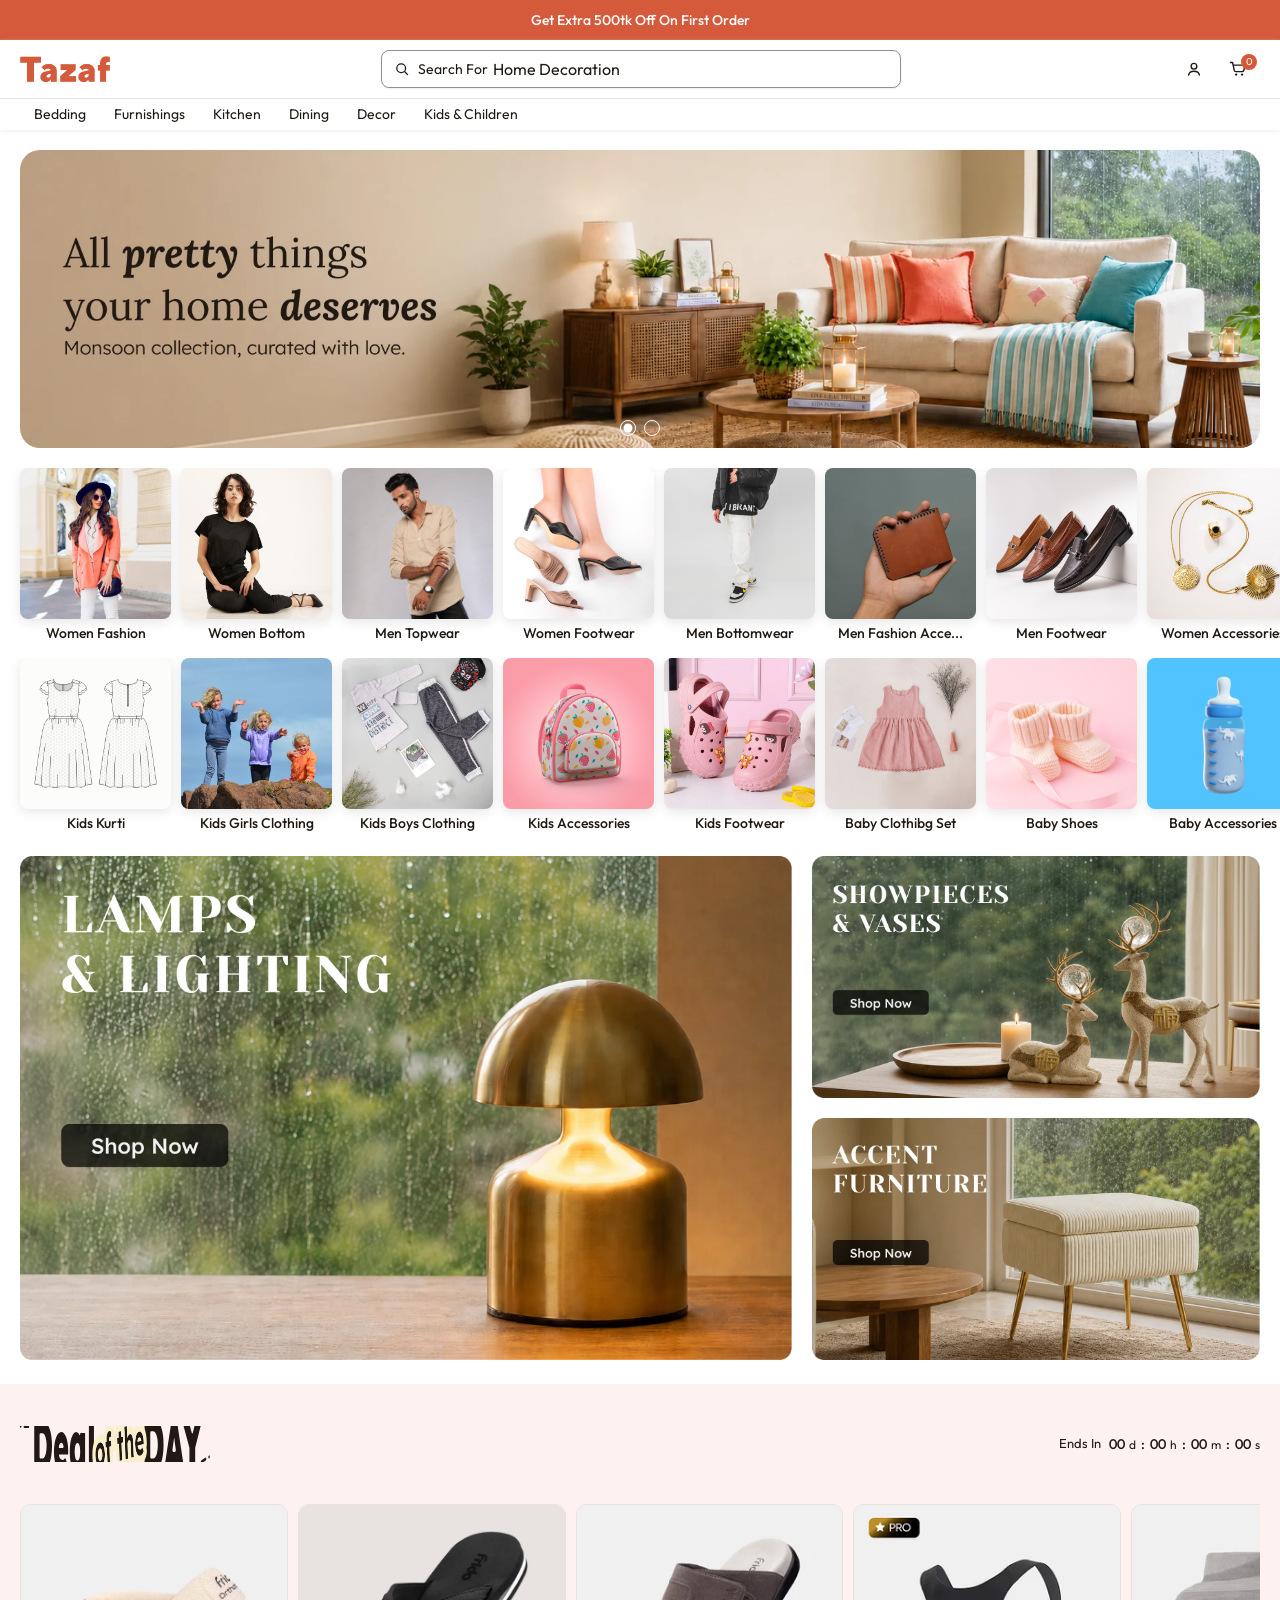
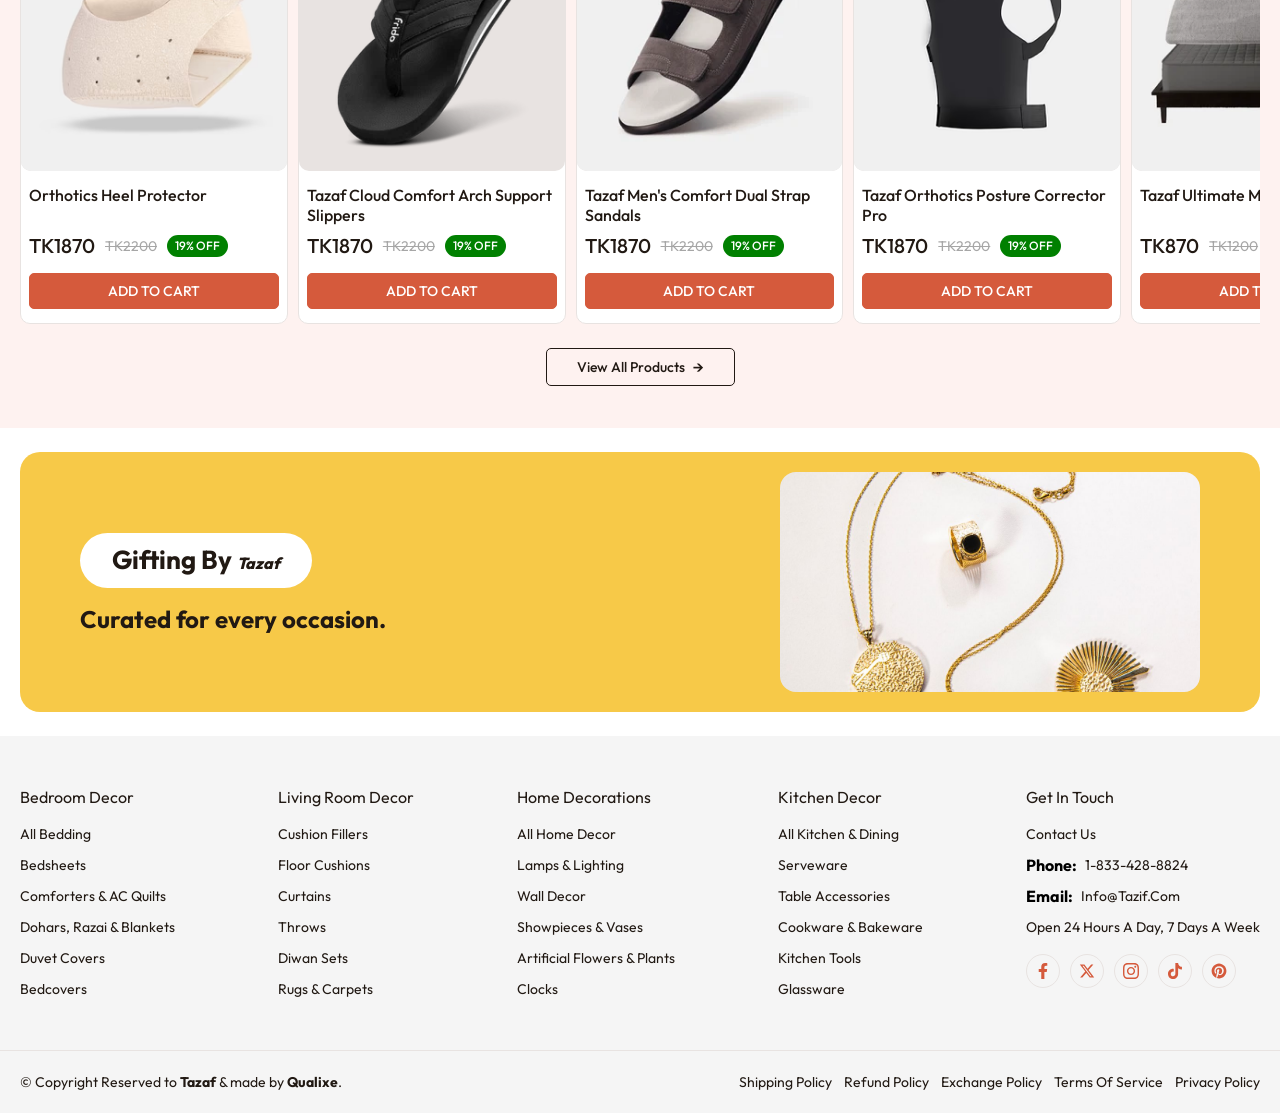
==== commit b176df0a: "hero section updated, category-section, grid-banner, card slider section added" ====
--- a/index.html
+++ b/index.html
@@ -10,9 +10,13 @@
 	<link rel="stylesheet" href="./assets/css/app-menu-section.css">
 	<link rel="icon" href="./assets/images/tazaf-favicon.svg" type="image/x-icon">
 	<link rel="stylesheet" href="./assets/css/footer.css">
-	<!-- <link rel="stylesheet" href="./assets/css/img-grid-section.css">
+	<!-- <link rel="stylesheet" href="./assets/css/img-grid-section.css"> -->
 	<link rel="stylesheet" href="./assets/css/card.css">
-	<link rel="stylesheet" href="./assets/css/banner-section.css"> -->
+	<!-- <link rel="stylesheet" href="./assets/css/banner-section.css"> -->
+	<link rel="stylesheet" href="./assets/css/card-slider-section.css">
+	<link rel="stylesheet" href="./assets/css/grid-banner-section.css">
+	<link rel="stylesheet" href="./assets/css/gifting-banner-section.css">
+	<link rel="stylesheet" href="./assets/css/category-section.css">
 	<link rel="stylesheet" href="./assets/css/hero-section.css">
 	<link rel="stylesheet" href="./assets/css/header.css">
 	<link rel="stylesheet" href="./assets/css/announcebar-section.css">
@@ -32,7 +36,7 @@
 	<!-- announcebar-section end -->
 
 	<!-- header start -->
-	<header class="header home-nav-active">
+	<header class="header home-nav-active home-header">
 		<div class="container">
 			<nav class="navbar">
 				<div class="navbar-logo">
@@ -1778,18 +1782,10 @@
 				<div class="swiper hero-slider">
 					<div class="swiper-wrapper">
 						<div class="swiper-slide">
-							<a href="#" class="slider-hero-item slider-hero-item1">
-								<style>
-									.slider-hero-item1 {
-										background-image: url('./assets/images/hero-slider-banner1.webp');
-									}
-
-									@media only screen and (max-width:575px) {
-										.slider-hero-item1 {
-											background-image: url('./assets/images/hero-slider-banner1.webp');
-										}
-									}
-								</style>
+							<a href="#" class="slider-hero-item">
+								<img src="./assets/images/hero-slider-banner1.webp" alt="hero-slider-banner1.webp" class="desktop-img">
+								<img src="./assets/images/hero-slider-banner1-mobile.webp" alt="hero-slider-banner1-mobile.webp"
+									class="mobile-img">
 								<div class="slider-hero-overlay">
 									<div class="container">
 										<div class="hero-content-inner">
@@ -1802,18 +1798,10 @@
 							</a>
 						</div>
 						<div class="swiper-slide">
-							<a href="#" class="slider-hero-item slider-hero-item1">
-								<style>
-									.slider-hero-item1 {
-										background-image: url('./assets/images/hero-slider-banner1.webp');
-									}
-
-									@media only screen and (max-width:575px) {
-										.slider-hero-item1 {
-											background-image: url('./assets/images/hero-slider-banner1.webp');
-										}
-									}
-								</style>
+							<a href="#" class="slider-hero-item">
+								<img src="./assets/images/hero-slider-banner1.webp" alt="hero-slider-banner1.webp" class="desktop-img">
+								<img src="./assets/images/hero-slider-banner1-mobile.webp" alt="hero-slider-banner1-mobile.webp"
+									class="mobile-img">
 								<div class="slider-hero-overlay">
 									<div class="container">
 										<div class="hero-content-inner">
@@ -1833,6 +1821,501 @@
 			</div>
 		</section>
 		<!-- hero section end -->
+
+		<!-- category-section start -->
+		<div class="category-section">
+			<div class="container">
+				<div class="category-wrapper">
+					<div class="category-slider-wrapper">
+						<div class="swiper category-slider">
+							<div class="swiper-wrapper">
+								<div class="swiper-slide">
+									<a href="collections.html" class="category-item">
+										<div class="img">
+											<img src="./assets/images/category-img1.jpg" alt="category-img1.jpg">
+										</div>
+										<div class="content">
+											<p class="title">Women Fashion</p>
+										</div>
+									</a>
+								</div>
+								<div class="swiper-slide">
+									<a href="collections.html" class="category-item">
+										<div class="img">
+											<img src="./assets/images/category-img2.jpg" alt="category-img2.jpg">
+										</div>
+										<div class="content">
+											<p class="title">Women bottom</p>
+										</div>
+									</a>
+								</div>
+								<div class="swiper-slide">
+									<a href="collections.html" class="category-item">
+										<div class="img">
+											<img src="./assets/images/category-img3.jpg" alt="category-img3.jpg">
+										</div>
+										<div class="content">
+											<p class="title">men topwear</p>
+										</div>
+									</a>
+								</div>
+								<div class="swiper-slide">
+									<a href="collections.html" class="category-item">
+										<div class="img">
+											<img src="./assets/images/category-img4.jpg" alt="category-img4.jpg">
+										</div>
+										<div class="content">
+											<p class="title">Women footwear</p>
+										</div>
+									</a>
+								</div>
+								<div class="swiper-slide">
+									<a href="collections.html" class="category-item">
+										<div class="img">
+											<img src="./assets/images/category-img5.jpg" alt="category-img5.jpg">
+										</div>
+										<div class="content">
+											<p class="title">men bottomwear</p>
+										</div>
+									</a>
+								</div>
+								<div class="swiper-slide">
+									<a href="collections.html" class="category-item">
+										<div class="img">
+											<img src="./assets/images/category-img6.jpg" alt="category-img6.jpg">
+										</div>
+										<div class="content">
+											<p class="title">men Fashion acce...</p>
+										</div>
+									</a>
+								</div>
+								<div class="swiper-slide">
+									<a href="collections.html" class="category-item">
+										<div class="img">
+											<img src="./assets/images/category-img7.jpg" alt="category-img7.jpg">
+										</div>
+										<div class="content">
+											<p class="title">men footwear</p>
+										</div>
+									</a>
+								</div>
+								<div class="swiper-slide">
+									<a href="collections.html" class="category-item">
+										<div class="img">
+											<img src="./assets/images/category-img8.jpg" alt="category-img8.jpg">
+										</div>
+										<div class="content">
+											<p class="title">Women accessories</p>
+										</div>
+									</a>
+								</div>
+								<div class="swiper-slide">
+									<a href="collections.html" class="category-item">
+										<div class="img">
+											<img src="./assets/images/category-img9.jpg" alt="category-img9.jpg">
+										</div>
+										<div class="content">
+											<p class="title">healty & beauty</p>
+										</div>
+									</a>
+								</div>
+							</div>
+						</div>
+					</div>
+					<div class="category-slider-wrapper">
+						<div class="swiper category-slider">
+							<div class="swiper-wrapper">
+								<div class="swiper-slide">
+									<a href="collections.html" class="category-item">
+										<div class="img">
+											<img src="./assets/images/category-img10.jpg" alt="category-img10.jpg">
+										</div>
+										<div class="content">
+											<p class="title">kids kurti</p>
+										</div>
+									</a>
+								</div>
+								<div class="swiper-slide">
+									<a href="collections.html" class="category-item">
+										<div class="img">
+											<img src="./assets/images/category-img11.jpg" alt="category-img11.jpg">
+										</div>
+										<div class="content">
+											<p class="title">kids girls clothing</p>
+										</div>
+									</a>
+								</div>
+								<div class="swiper-slide">
+									<a href="collections.html" class="category-item">
+										<div class="img">
+											<img src="./assets/images/category-img12.jpg" alt="category-img12.jpg">
+										</div>
+										<div class="content">
+											<p class="title">kids boys clothing</p>
+										</div>
+									</a>
+								</div>
+								<div class="swiper-slide">
+									<a href="collections.html" class="category-item">
+										<div class="img">
+											<img src="./assets/images/category-img13.jpg" alt="category-img13.jpg">
+										</div>
+										<div class="content">
+											<p class="title">kids accessories</p>
+										</div>
+									</a>
+								</div>
+								<div class="swiper-slide">
+									<a href="collections.html" class="category-item">
+										<div class="img">
+											<img src="./assets/images/category-img14.jpg" alt="category-img14.jpg">
+										</div>
+										<div class="content">
+											<p class="title">kids footwear</p>
+										</div>
+									</a>
+								</div>
+								<div class="swiper-slide">
+									<a href="collections.html" class="category-item">
+										<div class="img">
+											<img src="./assets/images/category-img15.jpg" alt="category-img15.jpg">
+										</div>
+										<div class="content">
+											<p class="title">baby clothibg set</p>
+										</div>
+									</a>
+								</div>
+								<div class="swiper-slide">
+									<a href="collections.html" class="category-item">
+										<div class="img">
+											<img src="./assets/images/category-img16.jpg" alt="category-img16.jpg">
+										</div>
+										<div class="content">
+											<p class="title">baby shoes</p>
+										</div>
+									</a>
+								</div>
+								<div class="swiper-slide">
+									<a href="collections.html" class="category-item">
+										<div class="img">
+											<img src="./assets/images/category-img17.jpg" alt="category-img17.jpg">
+										</div>
+										<div class="content">
+											<p class="title">baby accessories</p>
+										</div>
+									</a>
+								</div>
+								<div class="swiper-slide">
+									<a href="collections.html" class="category-item">
+										<div class="img">
+											<img src="./assets/images/category-img18.jpg" alt="category-img18.jpg">
+										</div>
+										<div class="content">
+											<p class="title">baby winter wear</p>
+										</div>
+									</a>
+								</div>
+							</div>
+						</div>
+					</div>
+				</div>
+			</div>
+		</div>
+		<!-- category-section end -->
+
+		<!-- gird-banner-section start -->
+		<section class="grid-banner-section">
+			<div class="container">
+				<div class="grid-banner-items">
+					<div class="grid-banner-item grid-banner-item1">
+						<a class="grid-banner-item-inner" href="collections.html">
+							<div class="grid-banner-item-img">
+								<img src="./assets/images/grid-banner-img1.webp" alt="grid-banner-img1.webp" class="desktop-img">
+								<img src="./assets/images/grid-banner-img1-mobile.webp" alt="grid-banner-img1.webp" class="mobile-img">
+							</div>
+							<div class="grid-banner-item-content">
+								<div class="grid-banner-item-content-inner">
+									<h2 class="grid-banner-item-content-title">new premium dress</h2>
+									<p class="grid-banner-item-content-text">explore living</p>
+									<div class="btn secondary-btn">shop now<span></span></div>
+								</div>
+							</div>
+						</a>
+					</div>
+					<div class="grid-banner-item grid-banner-item2">
+						<a class="grid-banner-item-inner" href="collections.html">
+							<div class="grid-banner-item-img">
+								<img src="./assets/images/grid-banner-img2.webp" alt="grid-banner-img2.webp" class="desktop-img">
+								<img src="./assets/images/grid-banner-img2-mobile.webp" alt="grid-banner-img2.webp" class="mobile-img">
+							</div>
+							<div class="grid-banner-item-content">
+								<div class="grid-banner-item-content-inner">
+									<h2 class="grid-banner-item-content-title">ready to wear</h2>
+									<p class="grid-banner-item-content-text">explore living</p>
+									<div class="btn secondary-btn">shop now<span></span></div>
+								</div>
+							</div>
+						</a>
+					</div>
+					<div class="grid-banner-item grid-banner-item3">
+						<a class="grid-banner-item-inner" href="collections.html">
+							<div class="grid-banner-item-img">
+								<img src="./assets/images/grid-banner-img3.webp" alt="grid-banner-img3.webp" class="desktop-img">
+								<img src="./assets/images/grid-banner-img3-mobile.webp" alt="grid-banner-img3.webp" class="mobile-img">
+							</div>
+							<div class="grid-banner-item-content">
+								<div class="grid-banner-item-content-inner">
+									<h2 class="grid-banner-item-content-title">ready to wear</h2>
+									<p class="grid-banner-item-content-text">explore living</p>
+									<div class="btn secondary-btn">shop now<span></span></div>
+								</div>
+							</div>
+						</a>
+					</div>
+				</div>
+			</div>
+		</section>
+		<!-- gird-banner-section end -->
+
+		<!-- card-slider section start-->
+		<section class="card-slider-section">
+			<div class="container">
+				<div class="card-slider-section-heading">
+					<div class="title">
+						<img src="./assets/images/deal-of-day-header.svg" alt="deal-of-day-header.svg">
+					</div>
+					<!-- count-down -->
+					<div class="countdown" data-end="2026-08-29T23:59:59">
+						<span class="countdown-label">Ends In</span>
+						<span class="countdown-time">
+							<span class="countdown-days">00</span>
+							<span class="countdown-unit">d</span>
+							<span class="countdown-separator">:</span>
+							<span class="countdown-hours">00</span>
+							<span class="countdown-unit">h</span>
+							<span class="countdown-separator">:</span>
+							<span class="countdown-minutes">00</span>
+							<span class="countdown-unit">m</span>
+							<span class="countdown-separator">:</span>
+							<span class="countdown-seconds">00</span>
+							<span class="countdown-unit">s</span>
+						</span>
+					</div>
+				</div>
+				<div class="swiper card-slider">
+					<div class="swiper-wrapper">
+						<div class="swiper-slide">
+							<div class="card-slider-item">
+								<div class="product-card card_hover">
+									<div class="card-image-wrap">
+										<div class="card-img">
+											<a class="main-img" href="product.html">
+												<img class="card_img" src="./assets/images/product-slider-img1.avif"
+													alt="product-slider-img1.avif">
+											</a>
+											<a class="hover-img" href="product.html">
+												<img class="card_hover_img" src="./assets/images/product-slider-img2.avif"
+													alt="product-slider-img2.avif">
+											</a>
+										</div>
+									</div>
+									<div class="card-content">
+										<div class="card-title-wrap">
+											<a href="product.html" class="card-title">Orthotics Heel Protector</a>
+										</div>
+										<div class="card-price-wrap">
+											<p class="latest-price">tk1870</p>
+											<p class="previous-price">tk2200</p>
+											<span class="card-badge">19% off</span>
+										</div>
+										<div class="card-btn">
+											<a href="#!" class="btn">add to cart</a>
+										</div>
+									</div>
+								</div>
+							</div>
+						</div>
+						<div class="swiper-slide">
+							<div class="card-slider-item">
+								<div class="product-card card_hover">
+									<div class="card-image-wrap">
+										<div class="card-img">
+											<a class="main-img" href="product.html">
+												<img class="card_img" src="./assets/images/product-slider-img3.webp"
+													alt="product-slider-img3.webp">
+											</a>
+											<a class="hover-img" href="product.html">
+												<img class="card_hover_img" src="./assets/images/product-slider-img4.webp"
+													alt="product-slider-img4.avif">
+											</a>
+										</div>
+									</div>
+									<div class="card-content">
+										<div class="card-title-wrap">
+											<a href="product.html" class="card-title">tazaf Cloud Comfort Arch Support Slippers</a>
+										</div>
+										<div class="card-price-wrap">
+											<p class="latest-price">tk1870</p>
+											<p class="previous-price">tk2200</p>
+											<span class="card-badge">19% off</span>
+										</div>
+										<div class="card-btn">
+											<a href="#!" class="btn">add to cart</a>
+										</div>
+									</div>
+								</div>
+							</div>
+						</div>
+						<div class="swiper-slide">
+							<div class="card-slider-item">
+								<div class="product-card card_hover">
+									<div class="card-image-wrap">
+										<div class="card-img">
+											<a class="main-img" href="product.html">
+												<img class="card_img" src="./assets/images/product-slider-img5.webp"
+													alt="product-slider-img5.webp">
+											</a>
+											<a class="hover-img" href="product.html">
+												<img class="card_hover_img" src="./assets/images/product-slider-img6.avif"
+													alt="product-slider-img6.avif">
+											</a>
+										</div>
+									</div>
+									<div class="card-content">
+										<div class="card-title-wrap">
+											<a href="product.html" class="card-title">Tazaf Men's Comfort Dual Strap Sandals</a>
+										</div>
+										<div class="card-price-wrap">
+											<p class="latest-price">tk1870</p>
+											<p class="previous-price">tk2200</p>
+											<span class="card-badge">19% off</span>
+										</div>
+										<div class="card-btn">
+											<a href="#!" class="btn">add to cart</a>
+										</div>
+									</div>
+								</div>
+							</div>
+						</div>
+						<div class="swiper-slide">
+							<div class="card-slider-item">
+								<div class="product-card card_hover">
+									<div class="card-image-wrap">
+										<div class="card-img">
+											<a class="main-img" href="product.html">
+												<img class="card_img" src="./assets/images/product-slider-img2.avif"
+													alt="product-slider-img2.avif">
+											</a>
+											<a class="hover-img" href="product.html">
+												<img class="card_hover_img" src="./assets/images/product-slider-img1.avif"
+													alt="product-slider-img1.avif">
+											</a>
+										</div>
+									</div>
+									<div class="card-content">
+										<div class="card-title-wrap">
+											<a href="product.html" class="card-title">tazaf Orthotics Posture Corrector Pro </a>
+										</div>
+										<div class="card-price-wrap">
+											<p class="latest-price">tk1870</p>
+											<p class="previous-price">tk2200</p>
+											<span class="card-badge">19% off</span>
+										</div>
+										<div class="card-btn">
+											<a href="#!" class="btn">add to cart</a>
+										</div>
+									</div>
+								</div>
+							</div>
+						</div>
+						<div class="swiper-slide">
+							<div class="card-slider-item">
+								<div class="product-card card_hover">
+									<div class="card-image-wrap">
+										<div class="card-img">
+											<a class="main-img" href="product.html">
+												<img class="card_img" src="./assets/images/product-slider-img4.webp"
+													alt="product-slider-img4.webp">
+											</a>
+											<a class="hover-img" href="product.html">
+												<img class="card_hover_img" src="./assets/images/product-slider-img3.webp"
+													alt="product-slider-img3.webp">
+											</a>
+										</div>
+									</div>
+									<div class="card-content">
+										<div class="card-title-wrap">
+											<a href="product.html" class="card-title">tazaf Ultimate Mattress Topper</a>
+										</div>
+										<div class="card-price-wrap">
+											<p class="latest-price">tk870</p>
+											<p class="previous-price">tk1200</p>
+											<span class="card-badge">19% off</span>
+										</div>
+										<div class="card-btn">
+											<a href="#!" class="btn">add to cart</a>
+										</div>
+									</div>
+								</div>
+							</div>
+						</div>
+						<div class="swiper-slide">
+							<div class="card-slider-item">
+								<div class="product-card card_hover">
+									<div class="card-image-wrap">
+										<div class="card-img">
+											<a class="main-img" href="product.html">
+												<img class="card_img" src="./assets/images/product-slider-img6.avif"
+													alt="product-slider-img6.avif">
+											</a>
+											<a class="hover-img" href="product.html">
+												<img class="card_hover_img" src="./assets/images/product-slider-img5.webp"
+													alt="product-slider-img5.webp">
+											</a>
+										</div>
+									</div>
+									<div class="card-content">
+										<div class="card-title-wrap">
+											<a href="product.html" class="card-title">Tazaf Ultimate Car Comfort Bundle</a>
+										</div>
+										<div class="card-price-wrap">
+											<p class="latest-price">tk1070</p>
+											<p class="previous-price">tk1200</p>
+											<span class="card-badge">19% off</span>
+										</div>
+										<div class="card-btn">
+											<a href="#!" class="btn">add to cart</a>
+										</div>
+									</div>
+								</div>
+							</div>
+						</div>
+					</div>
+				</div>
+					<div class="card-slider-section-btn">
+						<a href="#!" class="btn">View All products</a>
+					</div>
+			</div>
+		</section>
+		<!-- card-slider section end-->
+
+		<!-- gifting-banner-section start -->
+		<section class="gifting-banner-section">
+			<div class="container">
+				<div class="gifting-banner-card">
+					<div class="gifting-banner-content">
+						<div class="gifting-banner-badge">
+							<h2 class="gifting-banner-badge-title">Gifting by <span>tazaf</span></h2>
+						</div>
+						<p class="gifting-banner-text">Curated for every occasion.</p>
+					</div>
+					<div class="gifting-banner-img">
+						<img src="./assets/images/category-img8.jpg" alt="gifting-by-tazaf">
+					</div>
+				</div>
+			</div>
+		</section>
+		<!-- gifting-banner-section end -->
 
 		<!-- banner-section start -->
 		<!-- <section class="banner-section">
--- a/assets/css/card.css
+++ b/assets/css/card.css
@@ -0,0 +1,203 @@
+/* product-card css start */
+.product-card {
+    height: 100%;
+    background: var(--white);
+    border-radius: 10px;
+    overflow: hidden;
+    border: 1px solid var(--border-color2);
+}
+
+.product-card .card-image-wrap {
+    margin: 0;
+    min-width: 0px;
+    border: 0px;
+    box-sizing: border-box;
+    display: flex;
+    height: auto;
+    max-width: 100%;
+    overflow: hidden;
+    padding: 0;
+    position: relative;
+    width: 100%;
+    background-color: #e8e3e1;
+    border-radius: 0 0 10px 10px;
+}
+
+.card-badge {
+    /* position: absolute;
+    top: 10px;
+    left: 10px;
+    z-index: 2; */
+    color: var(--white);
+    font-family: var(--paragraph-font);
+    font-size: 12px;
+    font-weight: 500;
+    line-height: 1;
+    padding: 5px 8px;
+    background-color: var(--card-badge-bg);
+    text-transform: uppercase;
+    border-radius: 50px;
+}
+
+.product-card .card-image-wrap:before {
+    padding-bottom: 100%;
+    content: "";
+    width: 0;
+    height: 0;
+}
+
+.product-card .card-image-wrap .card-img {
+    overflow: hidden;
+    position: absolute;
+    width: 100%;
+    height: 100%;
+    top: 0;
+    bottom: 0;
+}
+
+.product-card .card-img .main-img {
+    transition: ease .5s;
+}
+
+.product-card .card-img .main-img img {
+    object-fit: cover;
+}
+
+.card_hover:hover .card-img .main-img {
+    transform: scale(0);
+    opacity: 0;
+    visibility: hidden;
+}
+
+.product-card .card-img .hover-img {
+    position: absolute;
+    left: 0;
+    top: 0;
+    right: 0;
+    bottom: 0;
+    width: 100%;
+    height: 100%;
+    transform: scale(1.2);
+    opacity: 0;
+    visibility: hidden;
+    transition: ease .5s;
+}
+
+.card_hover:hover .card-img .hover-img {
+    transform: scale(1);
+    opacity: 1;
+    visibility: visible;
+}
+
+.product-card .card_hover_img {
+    object-fit: cover;
+}
+
+.product-card .card-content {
+    padding: 14px 8px;
+}
+
+.product-card .card-content .card-title-wrap{
+    height: 40px;
+}
+
+.product-card .card-content .card-title {
+    color: var(--black);
+    font-family: var(--heading-font);
+    font-size: 16px;
+    font-weight: 500;
+    line-height: 20px;
+    text-transform: capitalize;
+    transition: ease .2s;
+    display: block;
+}
+
+.product-card .card-content .card-title:hover {
+    text-decoration: underline;
+}
+
+.product-card .card-content .card-price-wrap {
+    display: flex;
+    gap: 10px;
+    align-items: center;
+    margin: 10px 0 0 0;
+}
+
+.product-card .card-content .card-price-wrap .latest-price {
+    font-family: var(--paragraph-font);
+    font-size: 20px;
+    font-weight: 500;
+    line-height: 1;
+    text-transform: uppercase;
+    display: flex;
+    align-items: flex-start;
+}
+
+.product-card .card-content .card-price-wrap .previous-price {
+    text-transform: uppercase;
+    font-family: var(--paragraph-font);
+    font-size: 14px;
+    font-weight: 400;
+    text-decoration: line-through;
+    line-height: 1;
+    display: flex;
+    align-items: flex-start;
+    opacity: 0.6;
+    color: var(--muted);
+}
+
+.card-btn{
+    margin-top: 16px;
+    display: flex;
+}
+
+.card-btn .btn {
+    background-color: var(--brand-color);
+    border-color: var(--brand-color);
+    color: var(--white);
+    text-wrap-mode: nowrap;
+    text-transform: uppercase;
+}
+
+.card-btn .btn:hover {
+    border-color: var(--black);
+    background-color: var(--white);
+    color: var(--black);
+}
+/* product-card css end */
+
+@media only screen and (max-width: 767px) {
+
+    /* product-card css start */
+    .card-badge {
+        font-size: 10px;
+        top: 10px;
+        left: 10px;
+        padding: 5px;
+    }
+
+    /* product-card css end */
+}
+
+@media only screen and (max-width: 575px) {
+
+    /* product-card css start */
+
+    .product-card .card-content .card-price-wrap {
+        gap: 10px;
+        margin: 5px 0 0 0;
+    }
+
+    .card-btn .btn {
+        width: 100%;
+        padding: 8px;
+        font-size: 12px;
+    }
+
+    .card-badge {
+        font-size: 10px;
+        padding: 5px 5px 4px;
+    }
+
+    /* product-card css end */
+}
--- a/assets/css/card-slider-section.css
+++ b/assets/css/card-slider-section.css
@@ -0,0 +1,136 @@
+/* card-slider-section css start */
+.card-slider-section {
+    padding: 42px 0;
+    background: var(--item-bg);
+}
+
+.card-slider-section-heading {
+    display: flex;
+    align-items: center;
+    justify-content: space-between;
+    gap: 24px;
+    margin-bottom: 42px;
+}
+
+.card-slider-section-heading .title {
+    width: clamp(191px, 16vw, 192px);
+    height: 36px;
+    min-height: 36px;
+}
+
+/* count-down css start */
+.countdown {
+    display: flex;
+    align-items: center;
+    justify-content: center;
+    gap: 8px;
+    font-size: 14px;
+    line-height: 1;
+}
+
+.countdown-label {
+    font-weight: 400;
+    font-size: 13px;
+    line-height: 1;
+}
+
+.countdown-time {
+    display: inline-flex;
+    align-items: flex-end;
+    gap: 4px;
+    font-variant-numeric: tabular-nums;
+}
+
+.countdown-days,
+.countdown-hours,
+.countdown-minutes,
+.countdown-seconds {
+    font-size: 14px;
+    font-weight: 500;
+    line-height: 1;
+}
+
+.countdown-unit {
+    font-size: 12px;
+    line-height: 1;
+}
+
+.countdown-separator {
+    margin: 0 1px;
+    font-size: 14px;
+    font-weight: 500;
+    line-height: 1;
+}
+
+/* count-down css end */
+
+.card-slider-section-btn {
+    margin-top: 24px;
+    display: flex;
+    align-items: center;
+    justify-content: center;
+}
+
+.card-slider-section-btn .btn {
+    width: fit-content;
+    gap: 8px;
+    display: flex;
+    align-items: center;
+    justify-content: center;
+}
+
+.card-slider-section-btn .btn:after {
+    content: "→";
+    font-size: 16px;
+    line-height: 1;
+}
+
+/* card-slider-section css end */
+
+@media only screen and (max-width:992px) {
+
+    /* card-slider section css start */
+    .card-slider-section .container {
+        padding: 0;
+    }
+
+    .card-slider-section-heading {
+        padding: 0 20px;
+    }
+
+    .swiper.card-slider {
+        padding: 0 0 0 20px;
+    }
+
+    /* card-slider section css end */
+}
+
+@media only screen and (max-width:767px) {
+
+    /* card-slider section css start */
+    .swiper.card-slider {
+        padding: 0;
+    }
+
+    /* card-slider section css end */
+}
+
+@media only screen and (max-width: 575px) {
+
+    /* card-slider section css start */
+    .card-slider-section {
+        padding: 24px 0;
+    }
+
+    .card-slider-section-heading {
+        padding: 0 16px;
+    }
+
+    .card-slider-section-heading {
+        gap: 10px;
+        flex-direction: column;
+        margin-bottom: 24px;
+    }
+
+    /* card-slider section css end */
+}
--- a/assets/css/grid-banner-section.css
+++ b/assets/css/grid-banner-section.css
@@ -0,0 +1,194 @@
+/* grid-banner-section css start */
+.grid-banner-section {
+    padding: 24px 0;
+}
+
+.grid-banner-items {
+    display: grid;
+    grid-template-columns: minmax(0, 747fr) minmax(0, 433fr);
+    grid-template-areas: "one two""one three";
+    gap: 20px;
+}
+
+.grid-banner-section.img-text-grid--section .grid-banner-items {
+    padding: 0 20px;
+}
+
+.grid-banner-item {
+    position: relative;
+    overflow: hidden;
+}
+
+.grid-banner-item1 {
+    grid-area: one;
+}
+
+.grid-banner-item2 {
+    grid-area: two;
+}
+
+.grid-banner-item3 {
+    grid-area: three;
+}
+
+.grid-banner-item:before {
+    position: absolute;
+    top: 0;
+    left: -100%;
+    z-index: 2;
+    display: block;
+    content: "";
+    width: 50%;
+    height: 100%;
+    background: -webkit-linear-gradient(left, rgba(255, 255, 255, 0) 0%, rgba(255, 255, 255, .3) 100%);
+    background: linear-gradient(to right, #fff0, #ffffff4d);
+    -webkit-transform: skewX(-25deg);
+    transform: skew(-25deg);
+}
+
+.grid-banner-item:hover:before {
+    -webkit-animation: shine .75s;
+    animation: shine .95s;
+}
+
+@-webkit-keyframes shine {
+    100% {
+        left: 125%;
+    }
+}
+
+@keyframes shine {
+    100% {
+        left: 125%;
+    }
+}
+
+.grid-banner-item-inner {
+    display: block;
+    width: 100%;
+    height: 100%;
+}
+
+.grid-banner-item-img {
+    width: 100%;
+    height: 100%;
+}
+
+.grid-banner-item-img .mobile-img {
+    display: none;
+}
+
+.grid-banner-item-content {
+    position: absolute;
+    top: 0;
+    left: 0;
+    right: 0;
+    bottom: 0;
+    display: none;
+    justify-content: center;
+    align-items: center;
+    background-color: rgba(0, 0, 0, 0.3);
+}
+
+.grid-banner-section.img-text-grid--section .grid-banner-item-content {
+    background-color: transparent;
+}
+
+.grid-banner-item-content-inner {
+    padding: 10px 20px;
+    text-align: center;
+    transition: ease .3s;
+}
+
+.grid-banner-item .grid-banner-item-content-inner .grid-banner-item-content-title {
+    color: var(--white);
+    text-transform: capitalize;
+}
+
+[data-theme="dark"] .grid-banner-item .grid-banner-item-content-inner .grid-banner-item-content-title {
+    color: var(--black);
+}
+
+.grid-banner-item .grid-banner-item-content-inner .grid-banner-item-content-text {
+    color: var(--white);
+    margin: 10px 0 0 0;
+    font-size: 18px;
+    font-weight: 500;
+    text-transform: capitalize;
+}
+
+[data-theme="dark"] .grid-banner-item .grid-banner-item-content-inner .grid-banner-item-content-text {
+    color: var(--black);
+}
+
+.grid-banner-item .grid-banner-item-content-inner .btn {
+    margin: 16px 0 0 0;
+}
+
+/* grid-banner-section css end */
+
+@media only screen and (max-width: 992px) {
+
+    /* grid-banner section css start */
+    .grid-banner-items {
+        grid-template-columns: repeat(2, minmax(0, 1fr));
+        grid-template-areas: "one one""two three";
+        gap: 12px;
+    }
+
+    .grid-banner-item-img .desktop-img {
+        display: none;
+    }
+
+    .grid-banner-item-img .mobile-img {
+        display: block;
+    }
+
+    /* grid-banner section css end */
+}
+
+@media only screen and (max-width: 767px) {
+
+    /* grid-banner section css start */
+    .grid-banner-item-content-inner {
+        padding: 6px 12px;
+    }
+
+    .grid-banner-item .grid-banner-item-content-inner .grid-banner-item-content-title {
+        font-size: 28px;
+    }
+
+    /* grid-banner section css end */
+}
+
+@media only screen and (max-width: 767px) {
+
+    /* grid-banner section css start */
+
+    .grid-banner-item .grid-banner-item-content-inner .grid-banner-item-content-title {
+        font-size: 24px;
+    }
+
+    /* grid-banner section css end */
+}
+
+@media only screen and (max-width: 575px) {
+
+    /* grid-banner section css start */
+
+    .grid-banner-item .grid-banner-item-content-inner .grid-banner-item-content-title {
+        font-size: 20px;
+    }
+
+    .grid-banner-item .grid-banner-item-content-inner .grid-banner-item-content-text {
+        margin: 6px 0 0 0;
+        font-size: 14px;
+        font-weight: 500;
+    }
+
+    .grid-banner-item .grid-banner-item-content-inner .btn {
+        margin: 10px 0 0 0;
+    }
+
+    /* grid-banner section css end */
+}
--- a/assets/css/gifting-banner-section.css
+++ b/assets/css/gifting-banner-section.css
@@ -0,0 +1,128 @@
+/* gifting-banner-section css start */
+.gifting-banner-section {
+    padding: 24px 0;
+}
+
+.gifting-banner-card {
+    position: relative;
+    display: flex;
+    align-items: center;
+    justify-content: space-between;
+    gap: 24px;
+    min-height: 260px;
+    border-radius: 20px;
+    overflow: hidden;
+    background-color: #f7c948;
+    padding: 0 60px;
+}
+
+.gifting-banner-content {
+    display: flex;
+    flex-direction: column;
+    align-items: flex-start;
+    gap: 20px;
+    z-index: 1;
+}
+
+.gifting-banner-badge {
+    display: inline-block;
+    background-color: var(--white);
+    border-radius: 999px;
+    padding: 14px 32px;
+}
+
+.gifting-banner-badge-title {
+    font-size: 26px;
+    font-weight: 700;
+    color: var(--black);
+    text-transform: capitalize;
+    line-height: 1;
+}
+
+.gifting-banner-badge-title span {
+    font-style: italic;
+    font-weight: 800;
+}
+
+.gifting-banner-text {
+    font-size: 24px;
+    font-weight: 700;
+    color: var(--black);
+}
+
+.gifting-banner-img {
+    flex-shrink: 0;
+    width: 420px;
+    height: 220px;
+    border-radius: 16px;
+    overflow: hidden;
+    z-index: 1;
+}
+
+/* gifting-banner-section css end */
+
+@media only screen and (max-width: 992px) {
+
+    /* gifting-banner-section css start */
+    .gifting-banner-card {
+        padding: 0 30px;
+        min-height: 220px;
+    }
+
+    .gifting-banner-img {
+        width: 260px;
+        height: 180px;
+    }
+
+    .gifting-banner-badge {
+        padding: 10px 24px;
+    }
+
+    .gifting-banner-badge-title {
+        font-size: 20px;
+    }
+
+    .gifting-banner-text {
+        font-size: 18px;
+    }
+
+    /* gifting-banner-section css end */
+}
+
+@media only screen and (max-width: 767px) {
+
+    /* gifting-banner-section css start */
+    .gifting-banner-card {
+        flex-direction: column;
+        align-items: flex-start;
+        justify-content: center;
+        padding: 28px 24px;
+        gap: 20px;
+        min-height: unset;
+    }
+
+    .gifting-banner-img {
+        width: 100%;
+        height: 200px;
+    }
+
+    /* gifting-banner-section css end */
+}
+
+@media only screen and (max-width: 575px) {
+
+    /* gifting-banner-section css start */
+    .gifting-banner-badge-title {
+        font-size: 18px;
+    }
+
+    .gifting-banner-text {
+        font-size: 15px;
+    }
+
+    .gifting-banner-img {
+        height: 160px;
+    }
+
+    /* gifting-banner-section css end */
+}
--- a/assets/css/category-section.css
+++ b/assets/css/category-section.css
@@ -0,0 +1,100 @@
+/* category-section css start */
+.category-wrapper {
+    display: flex;
+    flex-direction: column;
+    gap: 16px;
+}
+
+.swiper.category-slider .swiper-slide {
+    width: 151px;
+}
+
+.swiper.category-slider .swiper-wrapper {
+    width: fit-content;
+    margin: 0 auto;
+}
+
+.category-item {
+    display: flex;
+    align-items: center;
+    justify-content: center;
+    row-gap: 5px;
+    flex-direction: column;
+}
+
+.category-item .img {
+    overflow: hidden;
+    border-radius: 8px;
+    background: var(--item-bg3);
+    box-shadow: 0px 3px 12px rgb(0 0 0 / 10%);
+    transition: all .3s ease-in-out;
+}
+
+.category-item:hover .img {
+    box-shadow: -1px 3px 12px rgb(0 0 0 / 20%);
+}
+
+.category-item .img img {
+    aspect-ratio: 1/1;
+    transition: all .3s ease-in-out;
+}
+
+.category-item:hover .img img {
+    transform: scale(1.1);
+}
+
+.category-item .content {
+    text-align: center;
+    padding: 0 4px;
+}
+
+.category-item .content .title {
+    text-transform: capitalize;
+    font-size: 14px;
+    line-height: 18px;
+    font-weight: 500;
+    transition: all .3s ease-in-out;
+}
+
+.category-item:hover .content .title {
+    text-decoration: underline;
+}
+
+/* category-section css end */
+
+@media only screen and (max-width:1360px) {
+
+    /* category-section css start */
+    .category-section .container {
+        padding: 0;
+    }
+
+    .swiper.category-slider {
+        padding-left: 20px;
+    }
+
+    /* category-section css end */
+}
+
+@media only screen and (max-width:575px) {
+
+    /* category-section css start */
+    .swiper.category-slider {
+        padding-left: 16px;
+    }
+
+    .swiper.category-slider .swiper-slide {
+        width: 85px;
+    }
+
+    .category-item .img {
+        border-radius: 5px;
+    }
+
+    .category-item .content .title {
+        font-size: 12px;
+        line-height: 14px;
+    }
+
+    /* category-section css end */
+}
--- a/assets/css/hero-section.css
+++ b/assets/css/hero-section.css
@@ -5,13 +5,22 @@
 
 .slider-hero-item {
     display: block;
-    background-position: top center;
-    background-repeat: no-repeat;
-    background-size: cover;
     border-radius: 20px;
+    position: relative;
+    overflow: hidden;
+}
+
+.slider-hero-item .mobile-img {
+    display: none;
 }
 
 .slider-hero-overlay {
+    position: absolute;
+    top: 0;
+    left: 0;
+    bottom: 0;
+    right: 0;
+    z-index: 1;
     width: 100%;
     height: 100%;
     display: block;
@@ -19,7 +28,6 @@
 }
 
 .hero-content-inner {
-    min-height: 313px;
     display: flex;
     justify-content: center;
     align-items: center;
@@ -77,6 +85,32 @@
 
 /* hero section css end */
 
+@media only screen and (max-width: 992px) {
+
+    /* hero section css start */
+    .hero-section {
+        padding: 0 0 24px 0;
+    }
+
+    .hero-section .container {
+        padding: 0;
+    }
+
+    .slider-hero-item {
+        border-radius: 0;
+    }
+
+    .slider-hero-item .desktop-img {
+        display: none;
+    }
+
+    .slider-hero-item .mobile-img {
+        display: block;
+    }
+
+    /* hero section css end */
+}
+
 @media only screen and (max-width:767px) {
 
     /* hero section css start */
@@ -91,15 +125,9 @@
 @media only screen and (max-width: 575px) {
 
     /* hero section css start */
-    .hero-content-inner {
-        /* height: 300px; */
-    }
-
     .slider-hero-overlay .hero-content {
         width: 100%;
     }
 
     /* hero section css end */
-}
-
-/* hero-section css end */+}
--- a/assets/css/header.css
+++ b/assets/css/header.css
@@ -41,6 +41,7 @@
     width: 100%;
     border-radius: 8px;
     gap: 8px;
+    background: var(--white);
 }
 
 .search-open .icon {
@@ -377,11 +378,11 @@
     stroke: var(--brand-color);
 }
 
-.navbar-icon.cart-drawer-open{
+.navbar-icon.cart-drawer-open {
     position: relative;
 }
 
-.cart-count{
+.cart-count {
     position: absolute;
     z-index: 1;
     content: "";
@@ -468,7 +469,7 @@
 
 .megamenu {
     position: absolute;
-    z-index: 1;
+    z-index: 2;
     top: 100%;
     left: 0;
     width: 100%;
@@ -484,6 +485,8 @@
     padding: 24px 14px;
     overflow-y: auto;
     box-shadow: 0 3px 12px rgb(0 0 0 / 12%);
+    scrollbar-width: thin;
+    scrollbar-color: var(--brand-color) transparent;
 }
 
 .navbar-link:hover .megamenu {
@@ -820,7 +823,16 @@
 
     /* header css start */
     .header {
+        padding-bottom: 10px;
+    }
+
+    .header.home-header {
         box-shadow: unset;
+        padding-bottom: 0;
+    }
+
+    .home-header .container {
+        padding: 0;
     }
 
     .header.home-nav .navbar-search {
@@ -828,7 +840,7 @@
         top: 0;
         left: 0;
         z-index: 99999;
-        padding: 10px;
+        padding: 10px 16px;
         background: var(--white);
         box-shadow: 0 3px 12px rgba(0, 0, 0, 0.16);
     }
@@ -839,11 +851,19 @@
 
     .navbar-logo {
         order: 1;
+    }
+
+    .home-header .navbar-logo {
+        margin-left: 16px;
     }
 
     .navbar-icons {
         order: 2;
         justify-content: flex-end;
+    }
+
+    .home-header .navbar-icons {
+        margin-right: 16px;
     }
 
     .navbar-search {
@@ -853,6 +873,12 @@
         max-width: 100%;
     }
 
+    .home-header .navbar-search {
+        padding: 10px 16px;
+        background: #D4C3AE;
+        box-shadow: 0 1px 0 #D4C3AE;
+    }
+
     .navbar-link-area {
         display: none;
     }
--- a/assets/css/main.css
+++ b/assets/css/main.css
@@ -51,8 +51,9 @@
     --paragraph-text-color: #211913;
     --body-color: #fff;
     --card-bg: #dcdcdc;
-    --btn-bg: #211913;
-    --btn-color: #fff;
+    --card-badge-bg: #008000;
+    --btn-bg: transparent;
+    --btn-color: #211913;
     --border-color: #988f8d;
     --border-color2: #e8e3e1;
     --brand-color: #d55a3c;
@@ -155,7 +156,8 @@
 /* 16 → 18 */
 
 .p,
-p {
+p,
+span {
     font-size: 16px;
     font-weight: 400;
     color: var(--paragraph-text-color);
@@ -223,24 +225,24 @@
 }
 
 .btn {
-    padding: 11px 30px;
+    padding: 10px 30px;
     color: var(--btn-color);
     background: var(--btn-bg);
-    font-size: 12px;
-    font-weight: 700;
+    font-size: 14px;
+    font-weight: 500;
     line-height: 1;
-    text-transform: uppercase;
+    text-transform: capitalize;
     display: inline-block;
     text-align: center;
     width: 100%;
     transition: all ease .3s;
-    border: 1px solid var(--btn-bg);
+    border: 1px solid var(--btn-color);
     border-radius: 5px;
     overflow: hidden;
 }
 
 .btn:hover {
-    color: var(--btn-bg);
+    color: var(--white);
     background: var(--btn-color);
 }
 
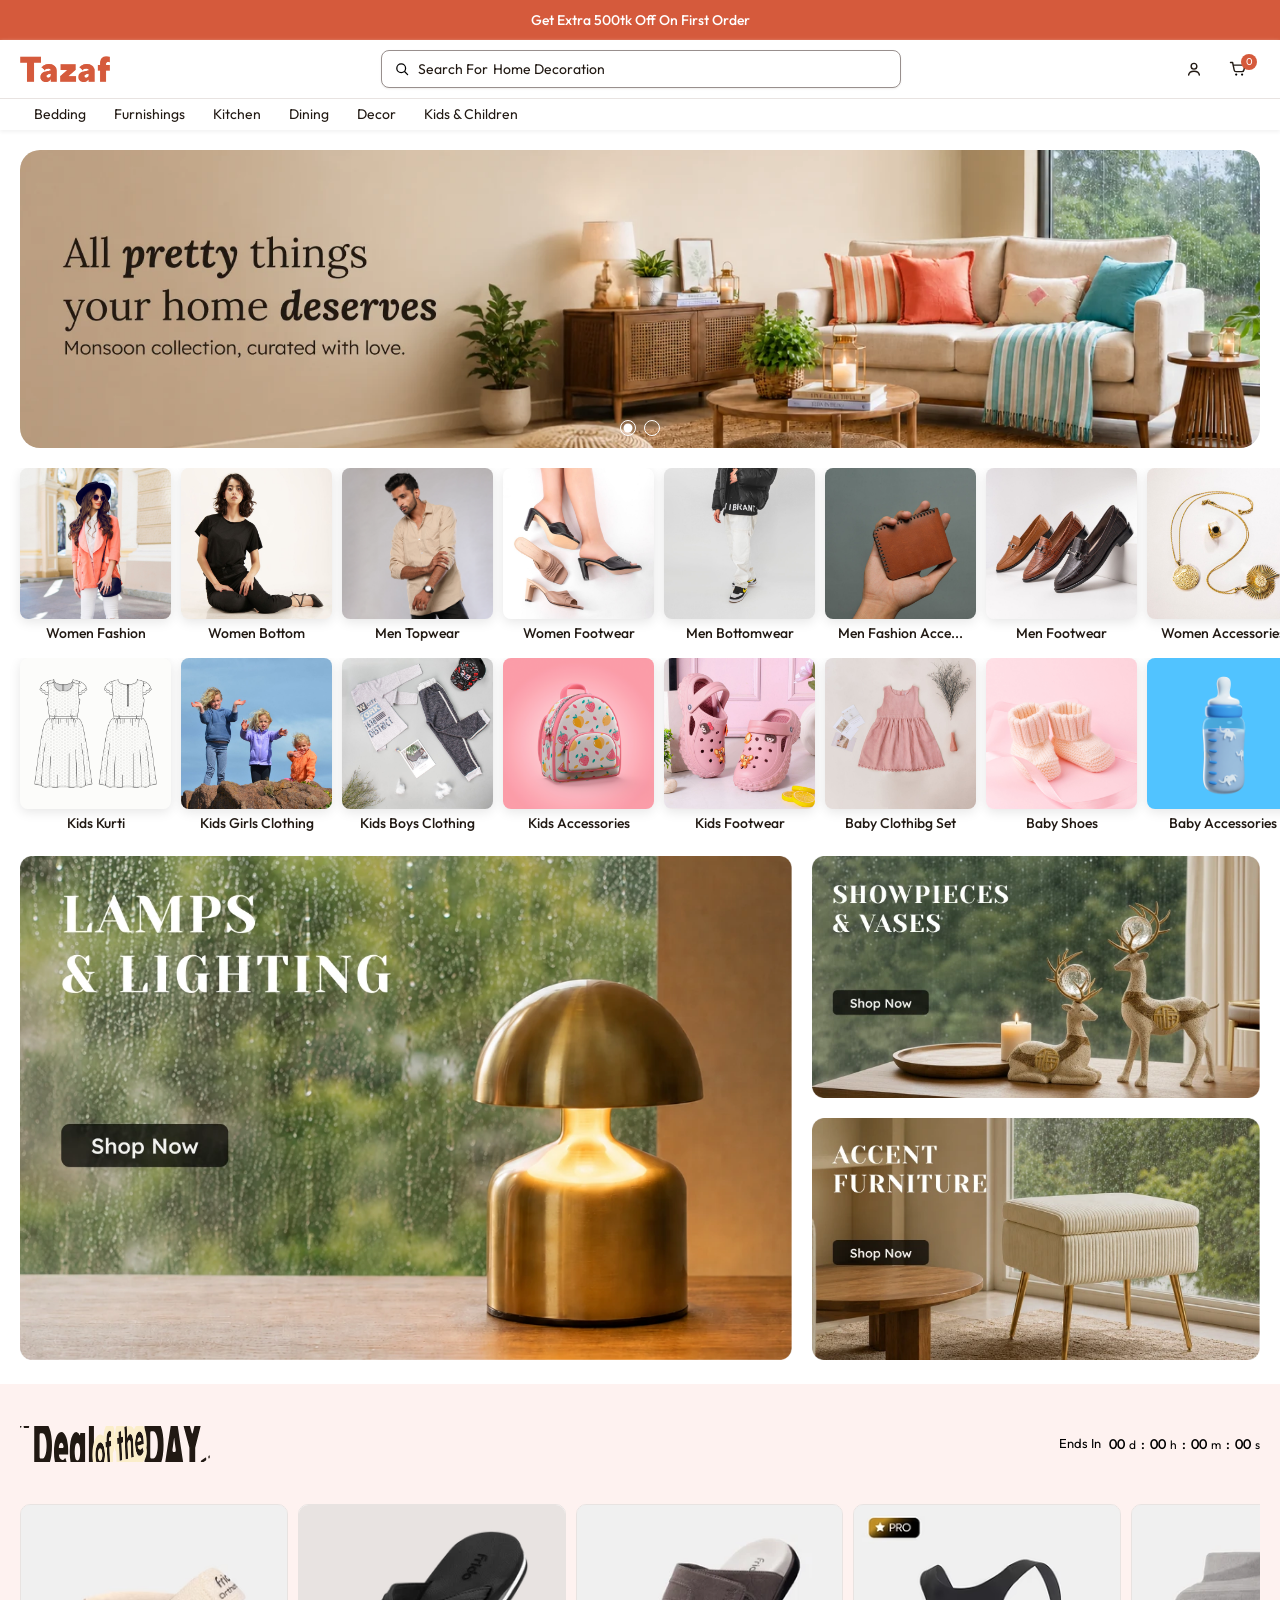
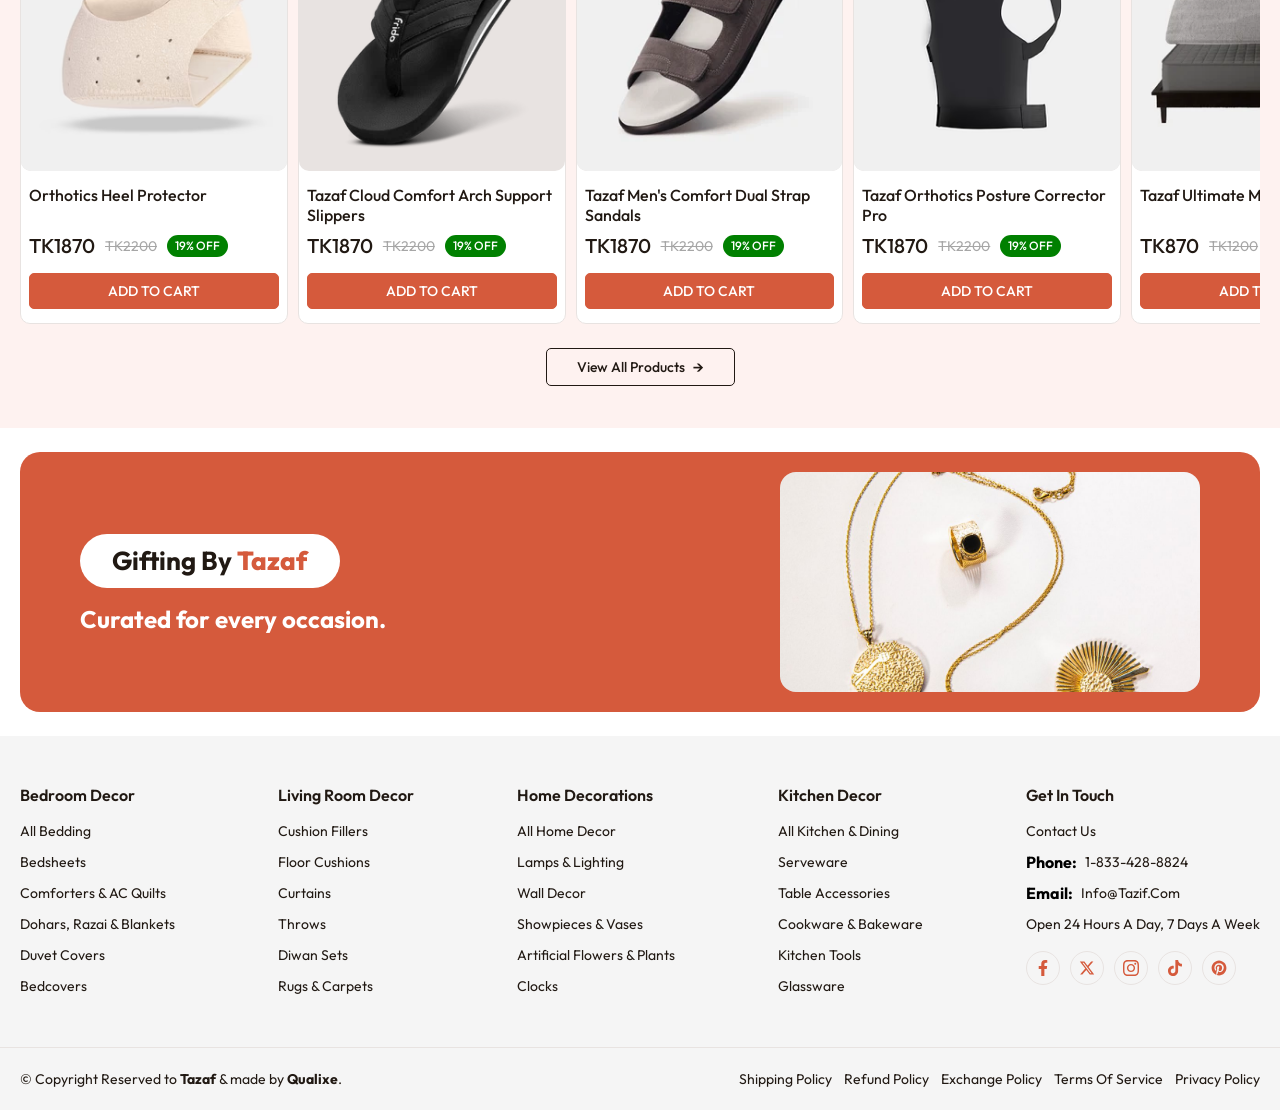
==== commit 5d8ab1ae: "gift-banner section added" ====
--- a/index.html
+++ b/index.html
@@ -2302,7 +2302,7 @@
 		<!-- gifting-banner-section start -->
 		<section class="gifting-banner-section">
 			<div class="container">
-				<div class="gifting-banner-card">
+				<a href="#!" class="gifting-banner-card">
 					<div class="gifting-banner-content">
 						<div class="gifting-banner-badge">
 							<h2 class="gifting-banner-badge-title">Gifting by <span>tazaf</span></h2>
@@ -2312,7 +2312,7 @@
 					<div class="gifting-banner-img">
 						<img src="./assets/images/category-img8.jpg" alt="gifting-by-tazaf">
 					</div>
-				</div>
+				</a>
 			</div>
 		</section>
 		<!-- gifting-banner-section end -->
--- a/assets/css/gifting-banner-section.css
+++ b/assets/css/gifting-banner-section.css
@@ -12,7 +12,7 @@
     min-height: 260px;
     border-radius: 20px;
     overflow: hidden;
-    background-color: #f7c948;
+    background-color: var(--brand-color);
     padding: 0 60px;
 }
 
@@ -40,14 +40,14 @@
 }
 
 .gifting-banner-badge-title span {
-    font-style: italic;
+    color: var(--brand-color);
     font-weight: 800;
 }
 
 .gifting-banner-text {
     font-size: 24px;
     font-weight: 700;
-    color: var(--black);
+    color: var(--white);
 }
 
 .gifting-banner-img {
@@ -94,15 +94,29 @@
     /* gifting-banner-section css start */
     .gifting-banner-card {
         flex-direction: column;
-        align-items: flex-start;
+        align-items: center;
         justify-content: center;
-        padding: 28px 24px;
-        gap: 20px;
+        padding: 2px;
+        gap: 16px;
         min-height: unset;
+        border-radius: 10px;
+        position: relative;
+    }
+
+    .gifting-banner-content {
+        align-items: center;
+        gap: 16px;
+        position: absolute;
+        z-index: 2;
+    }
+
+    .gifting-banner-text {
+        color: var(--black);
     }
 
     .gifting-banner-img {
         width: 100%;
+        border-radius: 10px;
         height: 200px;
     }
 
@@ -125,4 +139,4 @@
     }
 
     /* gifting-banner-section css end */
-}
+}
--- a/assets/css/main.css
+++ b/assets/css/main.css
@@ -156,14 +156,17 @@
 /* 16 → 18 */
 
 .p,
-p,
-span {
+p {
     font-size: 16px;
     font-weight: 400;
     color: var(--paragraph-text-color);
     font-family: var(--paragraph-font);
     margin: 0;
     line-height: 22px;
+}
+
+span {
+    font-family: var(--paragraph-font);
 }
 
 .container {
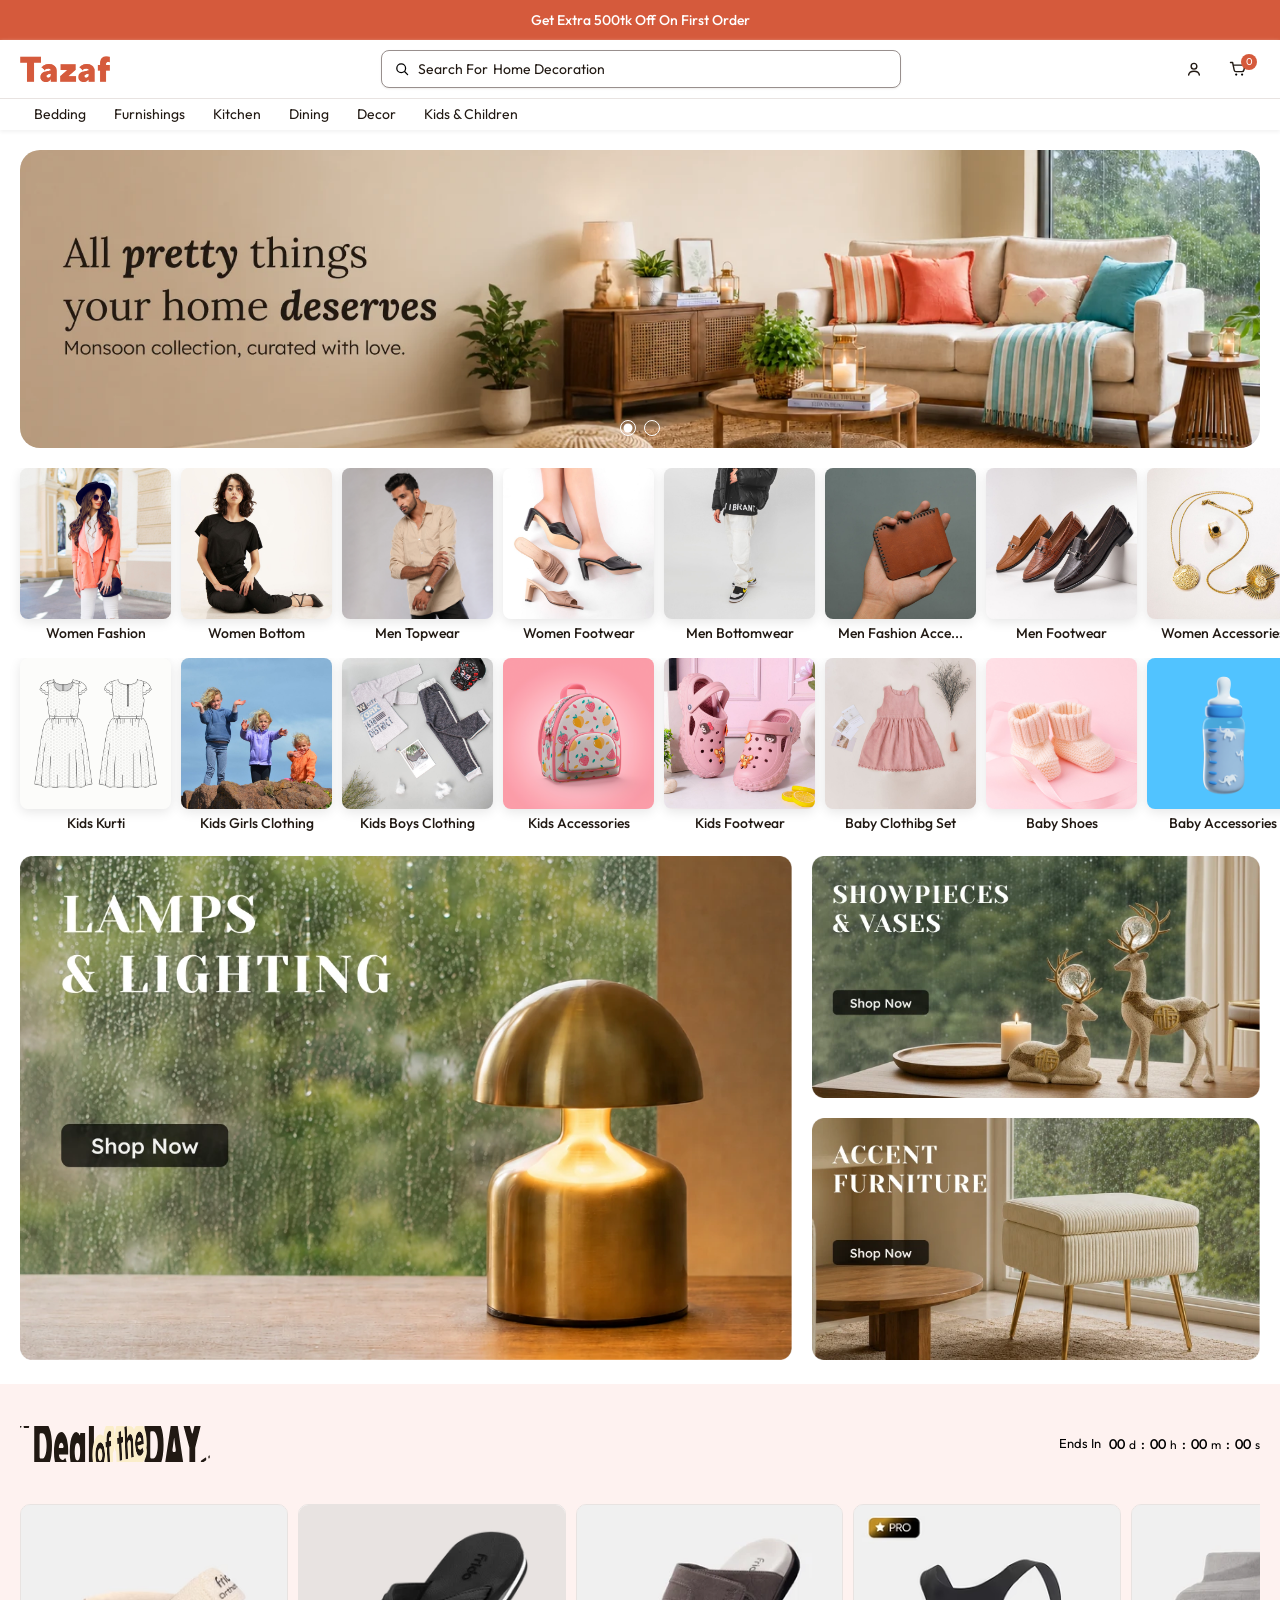
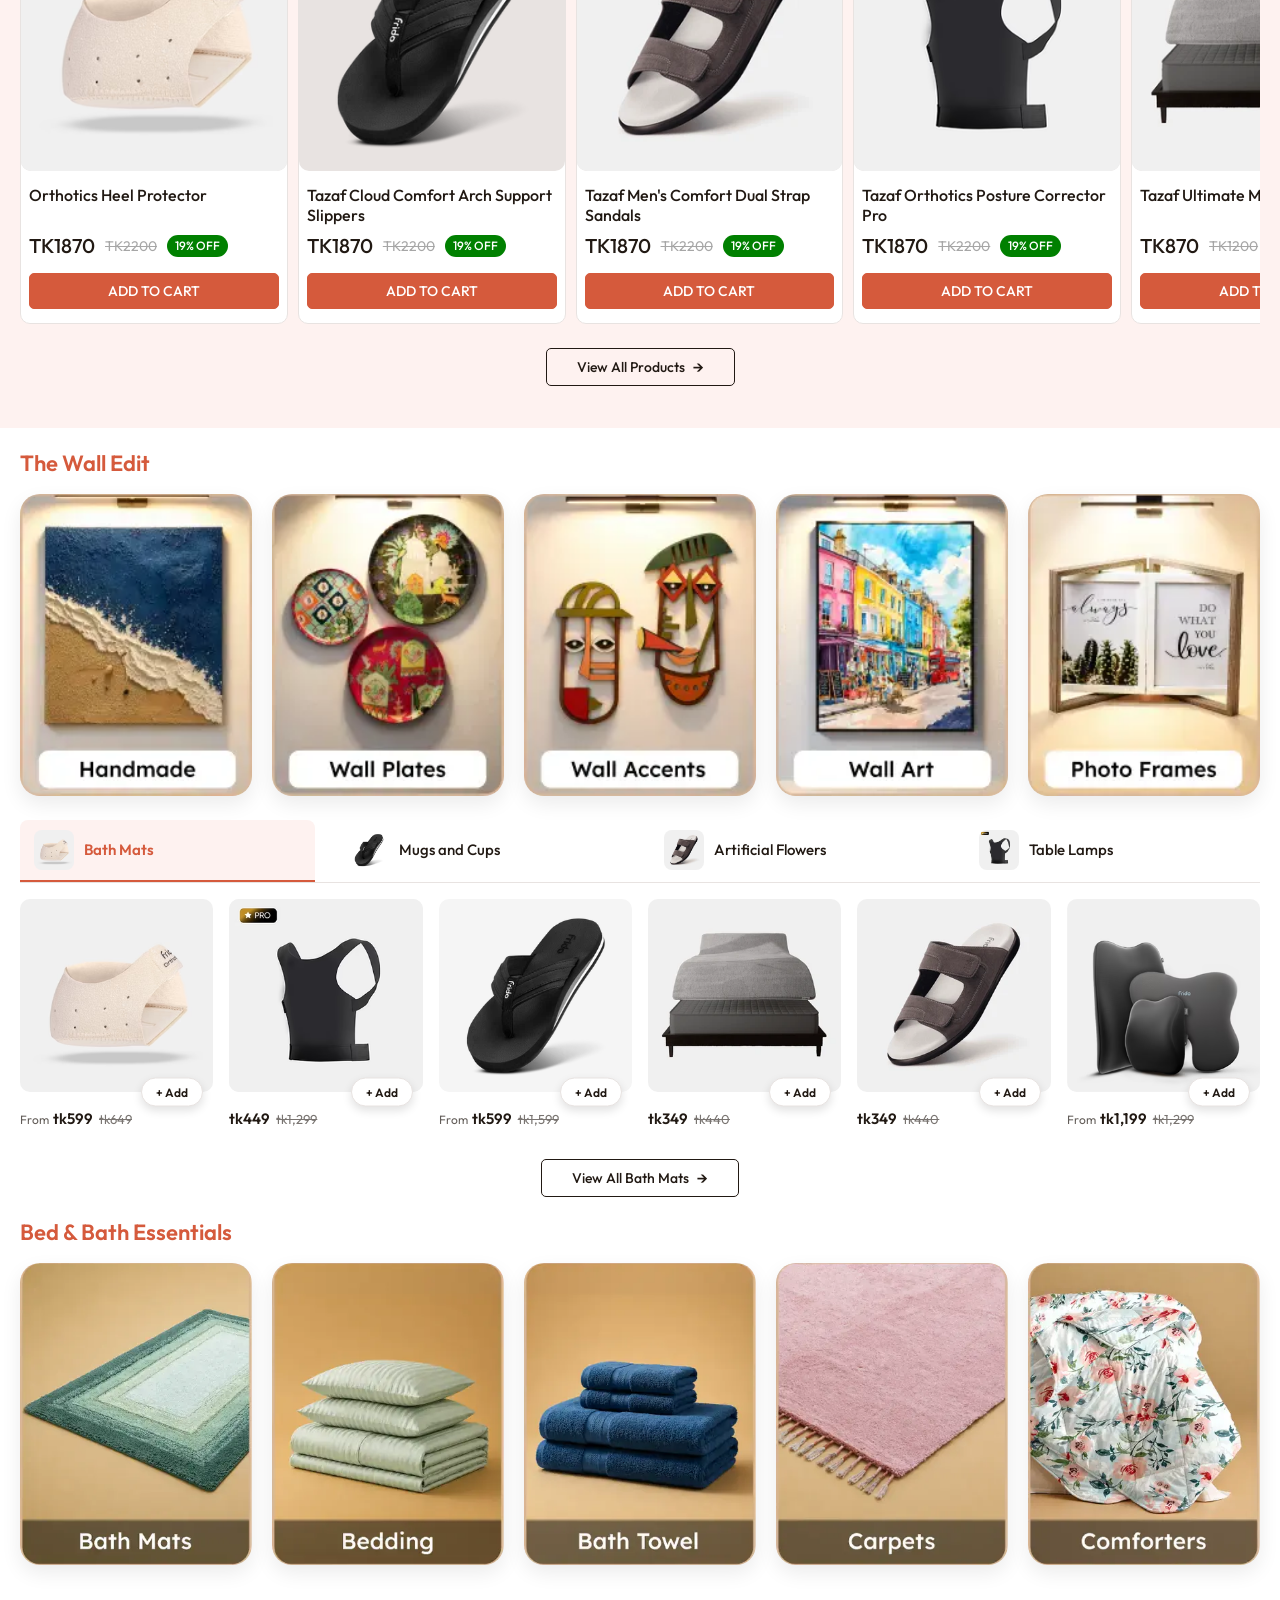
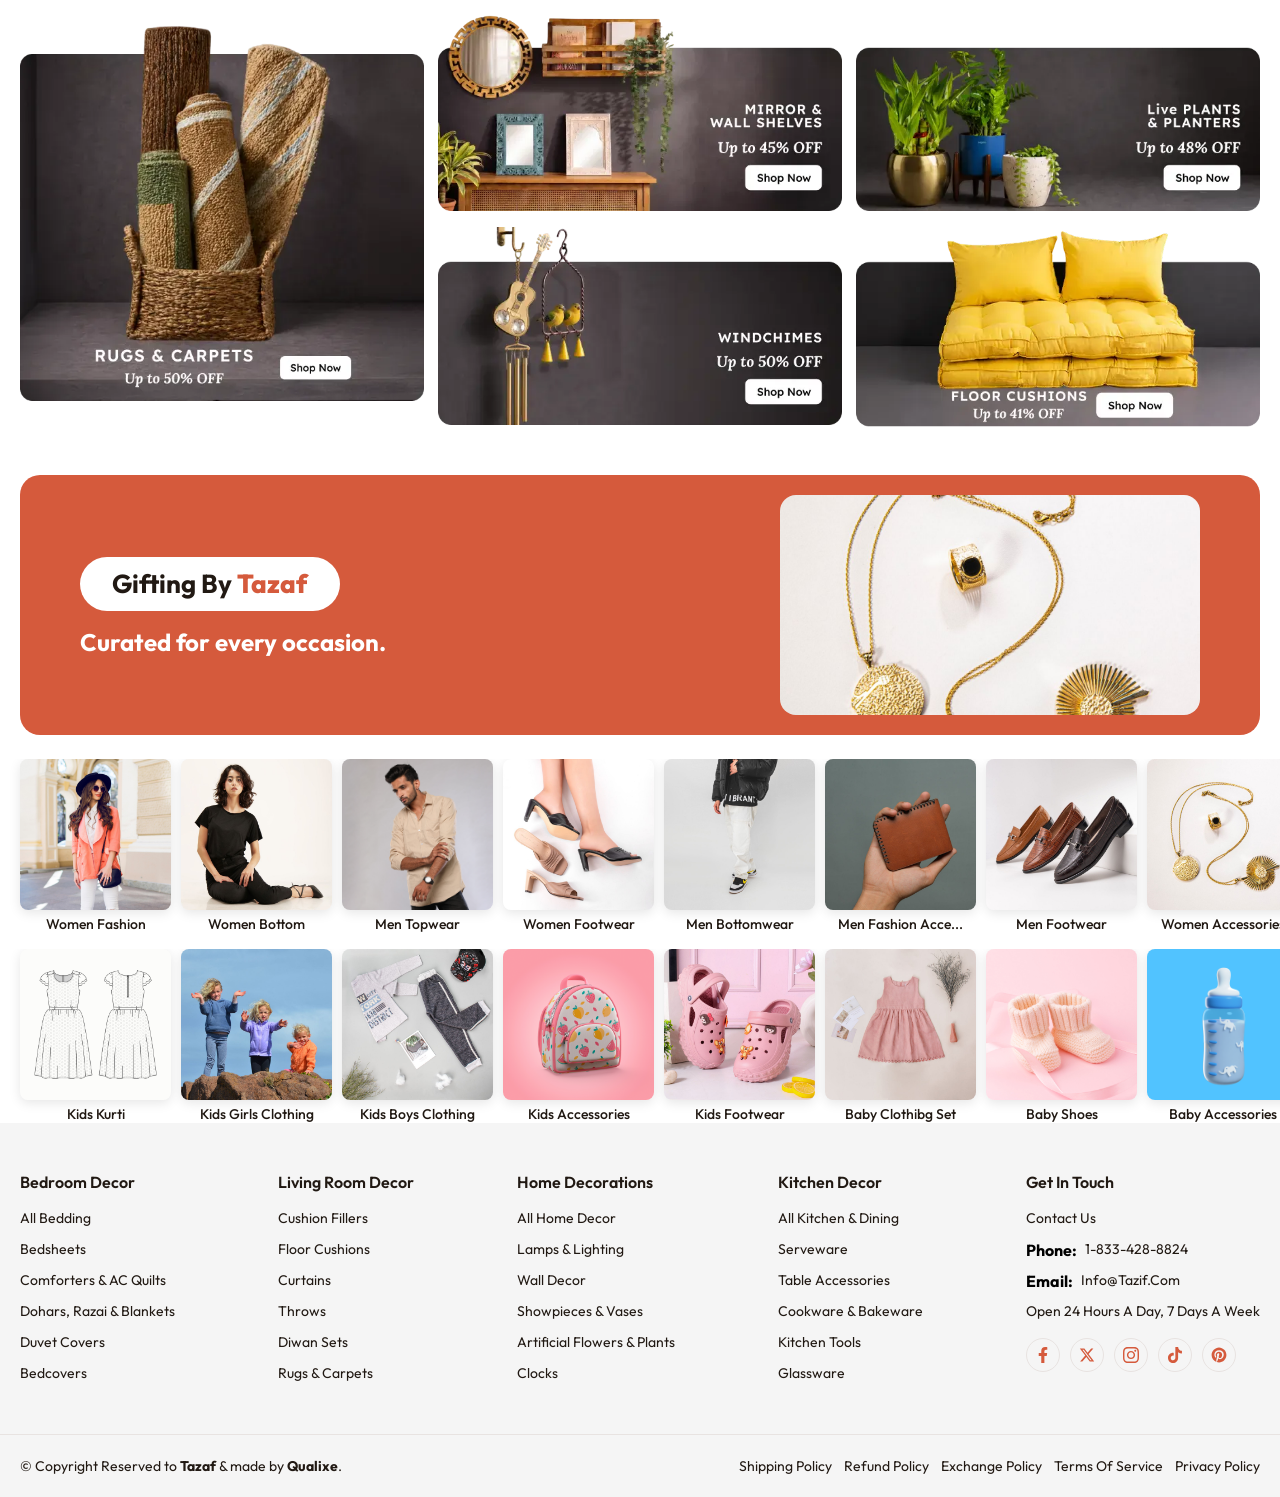
==== commit e308762e: "category-grid, tab-section, grid-banner2 section added" ====
--- a/index.html
+++ b/index.html
@@ -10,12 +10,13 @@
 	<link rel="stylesheet" href="./assets/css/app-menu-section.css">
 	<link rel="icon" href="./assets/images/tazaf-favicon.svg" type="image/x-icon">
 	<link rel="stylesheet" href="./assets/css/footer.css">
-	<!-- <link rel="stylesheet" href="./assets/css/img-grid-section.css"> -->
 	<link rel="stylesheet" href="./assets/css/card.css">
-	<!-- <link rel="stylesheet" href="./assets/css/banner-section.css"> -->
 	<link rel="stylesheet" href="./assets/css/card-slider-section.css">
 	<link rel="stylesheet" href="./assets/css/grid-banner-section.css">
+	<link rel="stylesheet" href="./assets/css/grid-banner-section2.css">
 	<link rel="stylesheet" href="./assets/css/gifting-banner-section.css">
+	<link rel="stylesheet" href="./assets/css/category-grid-section.css">
+	<link rel="stylesheet" href="./assets/css/tab-section.css">
 	<link rel="stylesheet" href="./assets/css/category-section.css">
 	<link rel="stylesheet" href="./assets/css/hero-section.css">
 	<link rel="stylesheet" href="./assets/css/header.css">
@@ -2292,12 +2293,461 @@
 						</div>
 					</div>
 				</div>
-					<div class="card-slider-section-btn">
-						<a href="#!" class="btn">View All products</a>
-					</div>
+				<div class="card-slider-section-btn">
+					<a href="#!" class="btn">View All products</a>
+				</div>
 			</div>
 		</section>
 		<!-- card-slider section end-->
+
+		<!-- category-grid-section start -->
+		<section class="category-grid-section">
+			<div class="container">
+				<div class="category-grid-heading">
+					<p class="category-grid-title">The Wall Edit</p>
+				</div>
+				<div class="category-grid-items">
+					<a href="#!" class="category-grid-item">
+						<img src="./assets/images/grid-category-img1.webp" alt="grid-category-img1.webp">
+					</a>
+					<a href="#!" class="category-grid-item">
+						<img src="./assets/images/grid-category-img2.webp" alt="grid-category-img2.webp">
+					</a>
+					<a href="#!" class="category-grid-item">
+						<img src="./assets/images/grid-category-img3.webp" alt="grid-category-img3.webp">
+					</a>
+					<a href="#!" class="category-grid-item">
+						<img src="./assets/images/grid-category-img4.webp" alt="grid-category-img4.webp">
+					</a>
+					<a href="#!" class="category-grid-item">
+						<img src="./assets/images/grid-category-img5.webp" alt="grid-category-img5.webp">
+					</a>
+				</div>
+			</div>
+		</section>
+		<!-- category-grid-section end -->
+
+		<!-- tab-section start -->
+		<section class="tab-section">
+			<div class="container">
+				<div class="tab-section-nav">
+					<button class="tab-section-nav-item active" type="button" data-tab="bath-mats">
+						<span class="tab-section-nav-item-icon">
+							<img src="./assets/images/product-slider-img1.avif" alt="Bath Mats">
+						</span>
+						<span class="tab-section-nav-item-title">Bath Mats</span>
+					</button>
+					<button class="tab-section-nav-item" type="button" data-tab="mugs-and-cups">
+						<span class="tab-section-nav-item-icon">
+							<img src="./assets/images/product-slider-img3.webp" alt="Mugs and Cups">
+						</span>
+						<span class="tab-section-nav-item-title">Mugs and Cups</span>
+					</button>
+					<button class="tab-section-nav-item" type="button" data-tab="artificial-flowers">
+						<span class="tab-section-nav-item-icon">
+							<img src="./assets/images/product-slider-img5.webp" alt="Artificial Flowers">
+						</span>
+						<span class="tab-section-nav-item-title">Artificial Flowers</span>
+					</button>
+					<button class="tab-section-nav-item" type="button" data-tab="table-lamps">
+						<span class="tab-section-nav-item-icon">
+							<img src="./assets/images/product-slider-img2.avif" alt="Table Lamps">
+						</span>
+						<span class="tab-section-nav-item-title">Table Lamps</span>
+					</button>
+				</div>
+				<div class="tab-section-panels">
+					<div class="tab-section-panel active" id="bath-mats">
+						<div class="tab-section-panel-items">
+							<div class="tab-card">
+								<div class="tab-card-img-wrap">
+									<a href="product.html" class="tab-card-img">
+										<img src="./assets/images/product-slider-img1.avif" alt="Bath Mat">
+									</a>
+									<button class="tab-card-add-btn" type="button">+ Add</button>
+								</div>
+								<div class="tab-card-price-wrap">
+									<p class="tab-card-price"><span class="from">From</span>tk599</p>
+									<p class="tab-card-previous-price">tk649</p>
+								</div>
+							</div>
+							<div class="tab-card">
+								<div class="tab-card-img-wrap">
+									<a href="product.html" class="tab-card-img">
+										<img src="./assets/images/product-slider-img2.avif" alt="Bath Mat">
+									</a>
+									<button class="tab-card-add-btn" type="button">+ Add</button>
+								</div>
+								<div class="tab-card-price-wrap">
+									<p class="tab-card-price">tk449</p>
+									<p class="tab-card-previous-price">tk1,299</p>
+								</div>
+							</div>
+							<div class="tab-card">
+								<div class="tab-card-img-wrap">
+									<a href="product.html" class="tab-card-img">
+										<img src="./assets/images/product-slider-img3.webp" alt="Bath Mat">
+									</a>
+									<button class="tab-card-add-btn" type="button">+ Add</button>
+								</div>
+								<div class="tab-card-price-wrap">
+									<p class="tab-card-price"><span class="from">From</span>tk599</p>
+									<p class="tab-card-previous-price">tk1,599</p>
+								</div>
+							</div>
+							<div class="tab-card">
+								<div class="tab-card-img-wrap">
+									<a href="product.html" class="tab-card-img">
+										<img src="./assets/images/product-slider-img4.webp" alt="Bath Mat">
+									</a>
+									<button class="tab-card-add-btn" type="button">+ Add</button>
+								</div>
+								<div class="tab-card-price-wrap">
+									<p class="tab-card-price">tk349</p>
+									<p class="tab-card-previous-price">tk440</p>
+								</div>
+							</div>
+							<div class="tab-card">
+								<div class="tab-card-img-wrap">
+									<a href="product.html" class="tab-card-img">
+										<img src="./assets/images/product-slider-img5.webp" alt="Bath Mat">
+									</a>
+									<button class="tab-card-add-btn" type="button">+ Add</button>
+								</div>
+								<div class="tab-card-price-wrap">
+									<p class="tab-card-price">tk349</p>
+									<p class="tab-card-previous-price">tk440</p>
+								</div>
+							</div>
+							<div class="tab-card">
+								<div class="tab-card-img-wrap">
+									<a href="product.html" class="tab-card-img">
+										<img src="./assets/images/product-slider-img6.avif" alt="Bath Mat">
+									</a>
+									<button class="tab-card-add-btn" type="button">+ Add</button>
+								</div>
+								<div class="tab-card-price-wrap">
+									<p class="tab-card-price"><span class="from">From</span>tk1,199</p>
+									<p class="tab-card-previous-price">tk1,299</p>
+								</div>
+							</div>
+						</div>
+						<div class="tab-section-panel-btn">
+							<a href="#!" class="btn">View All Bath Mats</a>
+						</div>
+					</div>
+					<div class="tab-section-panel" id="mugs-and-cups">
+						<div class="tab-section-panel-items">
+							<div class="tab-card">
+								<div class="tab-card-img-wrap">
+									<a href="product.html" class="tab-card-img">
+										<img src="./assets/images/product-slider-img3.webp" alt="Mug">
+									</a>
+									<button class="tab-card-add-btn" type="button">+ Add</button>
+								</div>
+								<div class="tab-card-price-wrap">
+									<p class="tab-card-price">tk299</p>
+									<p class="tab-card-previous-price">tk399</p>
+								</div>
+							</div>
+							<div class="tab-card">
+								<div class="tab-card-img-wrap">
+									<a href="product.html" class="tab-card-img">
+										<img src="./assets/images/product-slider-img4.webp" alt="Mug">
+									</a>
+									<button class="tab-card-add-btn" type="button">+ Add</button>
+								</div>
+								<div class="tab-card-price-wrap">
+									<p class="tab-card-price"><span class="from">From</span>tk249</p>
+									<p class="tab-card-previous-price">tk349</p>
+								</div>
+							</div>
+							<div class="tab-card">
+								<div class="tab-card-img-wrap">
+									<a href="product.html" class="tab-card-img">
+										<img src="./assets/images/product-slider-img5.webp" alt="Mug">
+									</a>
+									<button class="tab-card-add-btn" type="button">+ Add</button>
+								</div>
+								<div class="tab-card-price-wrap">
+									<p class="tab-card-price">tk199</p>
+									<p class="tab-card-previous-price">tk299</p>
+								</div>
+							</div>
+							<div class="tab-card">
+								<div class="tab-card-img-wrap">
+									<a href="product.html" class="tab-card-img">
+										<img src="./assets/images/product-slider-img6.avif" alt="Mug">
+									</a>
+									<button class="tab-card-add-btn" type="button">+ Add</button>
+								</div>
+								<div class="tab-card-price-wrap">
+									<p class="tab-card-price"><span class="from">From</span>tk349</p>
+									<p class="tab-card-previous-price">tk449</p>
+								</div>
+							</div>
+							<div class="tab-card">
+								<div class="tab-card-img-wrap">
+									<a href="product.html" class="tab-card-img">
+										<img src="./assets/images/product-slider-img1.avif" alt="Mug">
+									</a>
+									<button class="tab-card-add-btn" type="button">+ Add</button>
+								</div>
+								<div class="tab-card-price-wrap">
+									<p class="tab-card-price">tk399</p>
+									<p class="tab-card-previous-price">tk499</p>
+								</div>
+							</div>
+							<div class="tab-card">
+								<div class="tab-card-img-wrap">
+									<a href="product.html" class="tab-card-img">
+										<img src="./assets/images/product-slider-img2.avif" alt="Mug">
+									</a>
+									<button class="tab-card-add-btn" type="button">+ Add</button>
+								</div>
+								<div class="tab-card-price-wrap">
+									<p class="tab-card-price"><span class="from">From</span>tk599</p>
+									<p class="tab-card-previous-price">tk799</p>
+								</div>
+							</div>
+						</div>
+						<div class="tab-section-panel-btn">
+							<a href="#!" class="btn">View All Mugs and Cups</a>
+						</div>
+					</div>
+					<div class="tab-section-panel" id="artificial-flowers">
+						<div class="tab-section-panel-items">
+							<div class="tab-card">
+								<div class="tab-card-img-wrap">
+									<a href="product.html" class="tab-card-img">
+										<img src="./assets/images/product-slider-img5.webp" alt="Artificial Flower">
+									</a>
+									<button class="tab-card-add-btn" type="button">+ Add</button>
+								</div>
+								<div class="tab-card-price-wrap">
+									<p class="tab-card-price"><span class="from">From</span>tk449</p>
+									<p class="tab-card-previous-price">tk599</p>
+								</div>
+							</div>
+							<div class="tab-card">
+								<div class="tab-card-img-wrap">
+									<a href="product.html" class="tab-card-img">
+										<img src="./assets/images/product-slider-img6.avif" alt="Artificial Flower">
+									</a>
+									<button class="tab-card-add-btn" type="button">+ Add</button>
+								</div>
+								<div class="tab-card-price-wrap">
+									<p class="tab-card-price">tk349</p>
+									<p class="tab-card-previous-price">tk499</p>
+								</div>
+							</div>
+							<div class="tab-card">
+								<div class="tab-card-img-wrap">
+									<a href="product.html" class="tab-card-img">
+										<img src="./assets/images/product-slider-img1.avif" alt="Artificial Flower">
+									</a>
+									<button class="tab-card-add-btn" type="button">+ Add</button>
+								</div>
+								<div class="tab-card-price-wrap">
+									<p class="tab-card-price"><span class="from">From</span>tk699</p>
+									<p class="tab-card-previous-price">tk899</p>
+								</div>
+							</div>
+							<div class="tab-card">
+								<div class="tab-card-img-wrap">
+									<a href="product.html" class="tab-card-img">
+										<img src="./assets/images/product-slider-img2.avif" alt="Artificial Flower">
+									</a>
+									<button class="tab-card-add-btn" type="button">+ Add</button>
+								</div>
+								<div class="tab-card-price-wrap">
+									<p class="tab-card-price">tk249</p>
+									<p class="tab-card-previous-price">tk349</p>
+								</div>
+							</div>
+							<div class="tab-card">
+								<div class="tab-card-img-wrap">
+									<a href="product.html" class="tab-card-img">
+										<img src="./assets/images/product-slider-img3.webp" alt="Artificial Flower">
+									</a>
+									<button class="tab-card-add-btn" type="button">+ Add</button>
+								</div>
+								<div class="tab-card-price-wrap">
+									<p class="tab-card-price"><span class="from">From</span>tk399</p>
+									<p class="tab-card-previous-price">tk499</p>
+								</div>
+							</div>
+							<div class="tab-card">
+								<div class="tab-card-img-wrap">
+									<a href="product.html" class="tab-card-img">
+										<img src="./assets/images/product-slider-img4.webp" alt="Artificial Flower">
+									</a>
+									<button class="tab-card-add-btn" type="button">+ Add</button>
+								</div>
+								<div class="tab-card-price-wrap">
+									<p class="tab-card-price">tk549</p>
+									<p class="tab-card-previous-price">tk699</p>
+								</div>
+							</div>
+						</div>
+						<div class="tab-section-panel-btn">
+							<a href="#!" class="btn">View All Artificial Flowers</a>
+						</div>
+					</div>
+					<div class="tab-section-panel" id="table-lamps">
+						<div class="tab-section-panel-items">
+							<div class="tab-card">
+								<div class="tab-card-img-wrap">
+									<a href="product.html" class="tab-card-img">
+										<img src="./assets/images/product-slider-img2.avif" alt="Table Lamp">
+									</a>
+									<button class="tab-card-add-btn" type="button">+ Add</button>
+								</div>
+								<div class="tab-card-price-wrap">
+									<p class="tab-card-price"><span class="from">From</span>tk899</p>
+									<p class="tab-card-previous-price">tk1,199</p>
+								</div>
+							</div>
+							<div class="tab-card">
+								<div class="tab-card-img-wrap">
+									<a href="product.html" class="tab-card-img">
+										<img src="./assets/images/product-slider-img4.webp" alt="Table Lamp">
+									</a>
+									<button class="tab-card-add-btn" type="button">+ Add</button>
+								</div>
+								<div class="tab-card-price-wrap">
+									<p class="tab-card-price">tk1,299</p>
+									<p class="tab-card-previous-price">tk1,599</p>
+								</div>
+							</div>
+							<div class="tab-card">
+								<div class="tab-card-img-wrap">
+									<a href="product.html" class="tab-card-img">
+										<img src="./assets/images/product-slider-img6.avif" alt="Table Lamp">
+									</a>
+									<button class="tab-card-add-btn" type="button">+ Add</button>
+								</div>
+								<div class="tab-card-price-wrap">
+									<p class="tab-card-price"><span class="from">From</span>tk799</p>
+									<p class="tab-card-previous-price">tk999</p>
+								</div>
+							</div>
+							<div class="tab-card">
+								<div class="tab-card-img-wrap">
+									<a href="product.html" class="tab-card-img">
+										<img src="./assets/images/product-slider-img1.avif" alt="Table Lamp">
+									</a>
+									<button class="tab-card-add-btn" type="button">+ Add</button>
+								</div>
+								<div class="tab-card-price-wrap">
+									<p class="tab-card-price">tk649</p>
+									<p class="tab-card-previous-price">tk849</p>
+								</div>
+							</div>
+							<div class="tab-card">
+								<div class="tab-card-img-wrap">
+									<a href="product.html" class="tab-card-img">
+										<img src="./assets/images/product-slider-img3.webp" alt="Table Lamp">
+									</a>
+									<button class="tab-card-add-btn" type="button">+ Add</button>
+								</div>
+								<div class="tab-card-price-wrap">
+									<p class="tab-card-price"><span class="from">From</span>tk1,499</p>
+									<p class="tab-card-previous-price">tk1,899</p>
+								</div>
+							</div>
+							<div class="tab-card">
+								<div class="tab-card-img-wrap">
+									<a href="product.html" class="tab-card-img">
+										<img src="./assets/images/product-slider-img5.webp" alt="Table Lamp">
+									</a>
+									<button class="tab-card-add-btn" type="button">+ Add</button>
+								</div>
+								<div class="tab-card-price-wrap">
+									<p class="tab-card-price">tk999</p>
+									<p class="tab-card-previous-price">tk1,299</p>
+								</div>
+							</div>
+						</div>
+						<div class="tab-section-panel-btn">
+							<a href="#!" class="btn">View All Table Lamps</a>
+						</div>
+					</div>
+				</div>
+			</div>
+		</section>
+		<!-- tab-section end -->
+
+		<!-- category-grid-section start -->
+		<section class="category-grid-section">
+			<div class="container">
+				<div class="category-grid-heading">
+					<p class="category-grid-title">Bed & Bath Essentials</p>
+				</div>
+				<div class="category-grid-items">
+					<a href="#!" class="category-grid-item">
+						<img src="./assets/images/grid-category-img6.webp" alt="grid-category-img6.webp">
+					</a>
+					<a href="#!" class="category-grid-item">
+						<img src="./assets/images/grid-category-img7.webp" alt="grid-category-img7.webp">
+					</a>
+					<a href="#!" class="category-grid-item">
+						<img src="./assets/images/grid-category-img8.webp" alt="grid-category-img8.webp">
+					</a>
+					<a href="#!" class="category-grid-item">
+						<img src="./assets/images/grid-category-img9.webp" alt="grid-category-img9.webp">
+					</a>
+					<a href="#!" class="category-grid-item">
+						<img src="./assets/images/grid-category-img10.webp" alt="grid-category-img10.webp">
+					</a>
+				</div>
+			</div>
+		</section>
+		<!-- category-grid-section end -->
+
+		<!-- grid-banner-section2 start -->
+		<section class="grid-banner-section2">
+			<div class="container">
+				<div class="grid-banner2-items">
+					<div class="grid-banner2-item grid-banner2-item1">
+						<a class="grid-banner2-item-inner" href="collections.html">
+							<div class="grid-banner2-item-img">
+								<img src="./assets/images/grid-banner-img4.webp" alt="Rugs & Carpets">
+							</div>
+						</a>
+					</div>
+					<div class="grid-banner2-item grid-banner2-item2">
+						<a class="grid-banner2-item-inner" href="collections.html">
+							<div class="grid-banner2-item-img">
+								<img src="./assets/images/grid-banner-img5.webp" alt="Mirror & Wall Shelves">
+							</div>
+						</a>
+					</div>
+					<div class="grid-banner2-item grid-banner2-item3">
+						<a class="grid-banner2-item-inner" href="collections.html">
+							<div class="grid-banner2-item-img">
+								<img src="./assets/images/grid-banner-img6.webp" alt="Live Plants & Planters">
+							</div>
+						</a>
+					</div>
+					<div class="grid-banner2-item grid-banner2-item4">
+						<a class="grid-banner2-item-inner" href="collections.html">
+							<div class="grid-banner2-item-img">
+								<img src="./assets/images/grid-banner-img7.webp" alt="Windchimes">
+							</div>
+						</a>
+					</div>
+					<div class="grid-banner2-item grid-banner2-item5">
+						<a class="grid-banner2-item-inner" href="collections.html">
+							<div class="grid-banner2-item-img">
+								<img src="./assets/images/grid-banner-img8.webp" alt="Floor Cushions">
+							</div>
+						</a>
+					</div>
+				</div>
+			</div>
+		</section>
+		<!-- grid-banner-section2 end -->
 
 		<!-- gifting-banner-section start -->
 		<section class="gifting-banner-section">
@@ -2317,29 +2767,206 @@
 		</section>
 		<!-- gifting-banner-section end -->
 
-		<!-- banner-section start -->
-		<!-- <section class="banner-section">
-			<img src="./assets/images/desktop-banner1.jpg" alt="desktop-banner1" class="desktop-banner-img">
-			<img src="./assets/images/mobile-banner1.jpg" alt="mobile-banner" class="mobile-banner-img">
-		</section> -->
-		<!-- banner-section end -->
-
-		<!-- img-grid-section start -->
-		<!-- <section class="img-grid-section">
+		<!-- category-section start -->
+		<div class="category-section">
 			<div class="container">
-				<div class="img-grid-wrap">
-					<div class="blank"></div>
-					<div class="img-grid-item">
-						<img src="./assets/images/grid-img1.jpg" alt="grid-img1">
-					</div>
-					<div class="img-grid-item">
-						<img src="./assets/images/grid-img2.jpg" alt="grid-img2">
-					</div>
-					<div class="blank"></div>
+				<div class="category-wrapper">
+					<div class="category-slider-wrapper">
+						<div class="swiper category-slider">
+							<div class="swiper-wrapper">
+								<div class="swiper-slide">
+									<a href="collections.html" class="category-item">
+										<div class="img">
+											<img src="./assets/images/category-img1.jpg" alt="category-img1.jpg">
+										</div>
+										<div class="content">
+											<p class="title">Women Fashion</p>
+										</div>
+									</a>
+								</div>
+								<div class="swiper-slide">
+									<a href="collections.html" class="category-item">
+										<div class="img">
+											<img src="./assets/images/category-img2.jpg" alt="category-img2.jpg">
+										</div>
+										<div class="content">
+											<p class="title">Women bottom</p>
+										</div>
+									</a>
+								</div>
+								<div class="swiper-slide">
+									<a href="collections.html" class="category-item">
+										<div class="img">
+											<img src="./assets/images/category-img3.jpg" alt="category-img3.jpg">
+										</div>
+										<div class="content">
+											<p class="title">men topwear</p>
+										</div>
+									</a>
+								</div>
+								<div class="swiper-slide">
+									<a href="collections.html" class="category-item">
+										<div class="img">
+											<img src="./assets/images/category-img4.jpg" alt="category-img4.jpg">
+										</div>
+										<div class="content">
+											<p class="title">Women footwear</p>
+										</div>
+									</a>
+								</div>
+								<div class="swiper-slide">
+									<a href="collections.html" class="category-item">
+										<div class="img">
+											<img src="./assets/images/category-img5.jpg" alt="category-img5.jpg">
+										</div>
+										<div class="content">
+											<p class="title">men bottomwear</p>
+										</div>
+									</a>
+								</div>
+								<div class="swiper-slide">
+									<a href="collections.html" class="category-item">
+										<div class="img">
+											<img src="./assets/images/category-img6.jpg" alt="category-img6.jpg">
+										</div>
+										<div class="content">
+											<p class="title">men Fashion acce...</p>
+										</div>
+									</a>
+								</div>
+								<div class="swiper-slide">
+									<a href="collections.html" class="category-item">
+										<div class="img">
+											<img src="./assets/images/category-img7.jpg" alt="category-img7.jpg">
+										</div>
+										<div class="content">
+											<p class="title">men footwear</p>
+										</div>
+									</a>
+								</div>
+								<div class="swiper-slide">
+									<a href="collections.html" class="category-item">
+										<div class="img">
+											<img src="./assets/images/category-img8.jpg" alt="category-img8.jpg">
+										</div>
+										<div class="content">
+											<p class="title">Women accessories</p>
+										</div>
+									</a>
+								</div>
+								<div class="swiper-slide">
+									<a href="collections.html" class="category-item">
+										<div class="img">
+											<img src="./assets/images/category-img9.jpg" alt="category-img9.jpg">
+										</div>
+										<div class="content">
+											<p class="title">healty & beauty</p>
+										</div>
+									</a>
+								</div>
+							</div>
+						</div>
+					</div>
+					<div class="category-slider-wrapper">
+						<div class="swiper category-slider">
+							<div class="swiper-wrapper">
+								<div class="swiper-slide">
+									<a href="collections.html" class="category-item">
+										<div class="img">
+											<img src="./assets/images/category-img10.jpg" alt="category-img10.jpg">
+										</div>
+										<div class="content">
+											<p class="title">kids kurti</p>
+										</div>
+									</a>
+								</div>
+								<div class="swiper-slide">
+									<a href="collections.html" class="category-item">
+										<div class="img">
+											<img src="./assets/images/category-img11.jpg" alt="category-img11.jpg">
+										</div>
+										<div class="content">
+											<p class="title">kids girls clothing</p>
+										</div>
+									</a>
+								</div>
+								<div class="swiper-slide">
+									<a href="collections.html" class="category-item">
+										<div class="img">
+											<img src="./assets/images/category-img12.jpg" alt="category-img12.jpg">
+										</div>
+										<div class="content">
+											<p class="title">kids boys clothing</p>
+										</div>
+									</a>
+								</div>
+								<div class="swiper-slide">
+									<a href="collections.html" class="category-item">
+										<div class="img">
+											<img src="./assets/images/category-img13.jpg" alt="category-img13.jpg">
+										</div>
+										<div class="content">
+											<p class="title">kids accessories</p>
+										</div>
+									</a>
+								</div>
+								<div class="swiper-slide">
+									<a href="collections.html" class="category-item">
+										<div class="img">
+											<img src="./assets/images/category-img14.jpg" alt="category-img14.jpg">
+										</div>
+										<div class="content">
+											<p class="title">kids footwear</p>
+										</div>
+									</a>
+								</div>
+								<div class="swiper-slide">
+									<a href="collections.html" class="category-item">
+										<div class="img">
+											<img src="./assets/images/category-img15.jpg" alt="category-img15.jpg">
+										</div>
+										<div class="content">
+											<p class="title">baby clothibg set</p>
+										</div>
+									</a>
+								</div>
+								<div class="swiper-slide">
+									<a href="collections.html" class="category-item">
+										<div class="img">
+											<img src="./assets/images/category-img16.jpg" alt="category-img16.jpg">
+										</div>
+										<div class="content">
+											<p class="title">baby shoes</p>
+										</div>
+									</a>
+								</div>
+								<div class="swiper-slide">
+									<a href="collections.html" class="category-item">
+										<div class="img">
+											<img src="./assets/images/category-img17.jpg" alt="category-img17.jpg">
+										</div>
+										<div class="content">
+											<p class="title">baby accessories</p>
+										</div>
+									</a>
+								</div>
+								<div class="swiper-slide">
+									<a href="collections.html" class="category-item">
+										<div class="img">
+											<img src="./assets/images/category-img18.jpg" alt="category-img18.jpg">
+										</div>
+										<div class="content">
+											<p class="title">baby winter wear</p>
+										</div>
+									</a>
+								</div>
+							</div>
+						</div>
+					</div>
 				</div>
 			</div>
-		</section> -->
-		<!-- img-grid-section end -->
+		</div>
+		<!-- category-section end -->
 
 		<!-- cart-drawer start -->
 		<div class="cart-drawer">
--- a/assets/css/grid-banner-section2.css
+++ b/assets/css/grid-banner-section2.css
@@ -0,0 +1,96 @@
+/* grid-banner-section2 css start */
+.grid-banner-section2 {
+    padding: 24px 0;
+}
+
+.grid-banner2-items {
+    display: grid;
+    grid-template-areas: "one two three"
+        "one four five";
+    gap: 14px;
+    grid-template-rows: repeat(2, minmax(0, 1fr));
+    grid-template-columns: 1fr 1fr 1fr;
+}
+
+.grid-banner2-item {
+    position: relative;
+    overflow: hidden;
+    border-radius: 12px;
+}
+
+.grid-banner2-item1 {
+    grid-area: one;
+}
+
+.grid-banner2-item2 {
+    grid-area: two;
+}
+
+.grid-banner2-item3 {
+    grid-area: three;
+}
+
+.grid-banner2-item4 {
+    grid-area: four;
+}
+
+.grid-banner2-item5 {
+    grid-area: five;
+}
+
+.grid-banner2-item:before {
+    position: absolute;
+    top: 0;
+    left: -100%;
+    z-index: 2;
+    display: block;
+    content: "";
+    width: 50%;
+    height: 100%;
+    background: linear-gradient(to right, #fff0, #ffffff4d);
+    transform: skew(-25deg);
+}
+
+.grid-banner2-item:hover:before {
+    animation: shine .95s;
+}
+
+@keyframes shine {
+    100% {
+        left: 125%;
+    }
+}
+
+.grid-banner2-item-inner {
+    display: block;
+    width: 100%;
+    height: 100%;
+}
+
+/* grid-banner-section2 css end */
+
+@media only screen and (max-width: 992px) {
+
+    /* grid-banner-section2 css start */
+    .grid-banner2-items {
+        grid-template-columns: repeat(2, minmax(0, 1fr));
+        grid-template-areas: "one one"
+            "two three"
+            "four five";
+        gap: 12px;
+        grid-template-rows: auto;
+    }
+
+    /* grid-banner-section2 css end */
+}
+
+@media only screen and (max-width: 575px) {
+
+    /* grid-banner-section2 css start */
+    .grid-banner2-items {
+        grid-template-columns: minmax(0, 1fr);
+        grid-template-areas: "one""two""three""four""five";
+    }
+
+    /* grid-banner-section2 css end */
+}
--- a/assets/css/category-grid-section.css
+++ b/assets/css/category-grid-section.css
@@ -0,0 +1,84 @@
+/* category-grid-section css start */
+.category-grid-section {
+    padding: 24px 0;
+}
+
+.category-grid-heading {
+    margin-bottom: 20px;
+}
+
+.category-grid-title {
+    font-family: var(--heading-font);
+    font-size: 22px;
+    font-weight: 600;
+    color: var(--brand-color);
+}
+
+.category-grid-items {
+    display: grid;
+    grid-template-columns: repeat(5, minmax(0, 1fr));
+    gap: 20px;
+}
+
+.category-grid-item {
+    background-color: var(--item-bg2);
+    border-radius: 20px;
+    box-shadow: 0px 8px 20px rgb(0 0 0 / 8%);
+    overflow: hidden;
+}
+
+.category-grid-item img {
+    aspect-ratio: 248 / 323;
+}
+
+/* category-grid-section css end */
+
+@media only screen and (max-width: 992px) {
+
+    /* category-grid-section css start */
+    .category-grid-section .container {
+        padding: 0;
+    }
+
+    .category-grid-heading {
+        padding: 0 20px;
+    }
+
+    .category-grid-items {
+        display: flex;
+        overflow-x: auto;
+        scroll-snap-type: x mandatory;
+        padding: 0 20px 20px 20px;
+    }
+
+    .category-grid-item {
+        flex: 0 0 auto;
+        width: 220px;
+        /* scroll-snap-align: start; */
+    }
+
+    /* category-grid-section css end */
+}
+
+@media only screen and (max-width: 575px) {
+
+    /* category-grid-section css start */
+    .category-grid-heading {
+        padding: 0 16px;
+    }
+
+    .category-grid-title {
+        font-size: 18px;
+    }
+
+    .category-grid-items {
+        gap: 12px;
+        padding: 0 16px 16px 16px;
+    }
+
+    .category-grid-item {
+        border-radius: 12px;
+    }
+
+    /* category-grid-section css end */
+}
--- a/assets/css/tab-section.css
+++ b/assets/css/tab-section.css
@@ -0,0 +1,247 @@
+/* tab-section css start */
+.tab-section-nav {
+    align-items: center;
+    gap: 20px;
+    border-bottom: 1px solid var(--border-color2);
+    display: grid;
+    grid-template-columns: repeat(4, 1fr);
+}
+
+.tab-section-nav-item {
+    display: flex;
+    align-items: center;
+    gap: 10px;
+    padding: 10px 14px;
+    background: transparent;
+    border: none;
+    border-bottom: 2px solid transparent;
+    text-wrap-mode: nowrap;
+    transition: ease .3s;
+}
+
+.tab-section-nav-item-icon {
+    width: 40px;
+    height: 40px;
+    border-radius: 8px;
+    overflow: hidden;
+    flex-shrink: 0;
+}
+
+.tab-section-nav-item-title {
+    font-family: var(--heading-font);
+    font-size: 15px;
+    font-weight: 500;
+    color: var(--black);
+    transition: ease .3s;
+}
+
+.tab-section-nav-item.active {
+    background-color: var(--item-bg);
+    border-color: var(--brand-color);
+    border-radius: 8px 8px 0 0;
+}
+
+.tab-section-nav-item.active .tab-section-nav-item-title {
+    color: var(--brand-color);
+    font-weight: 600;
+}
+
+.tab-section-panels {
+    margin-top: 16px;
+}
+
+.tab-section-panel {
+    display: none;
+}
+
+.tab-section-panel.active {
+    display: block;
+}
+
+.tab-section-panel-items {
+    display: grid;
+    grid-template-columns: repeat(6, minmax(0, 1fr));
+    gap: 16px;
+}
+
+.tab-card-img-wrap {
+    position: relative;
+}
+
+.tab-card-img {
+    display: block;
+    aspect-ratio: 1/1;
+    border-radius: 10px;
+    overflow: hidden;
+    background-color: var(--item-bg3);
+}
+
+.tab-card-img img {
+    width: 100%;
+    height: 100%;
+    object-fit: cover;
+}
+
+.tab-card-add-btn {
+    position: absolute;
+    right: 10px;
+    bottom: 0;
+    transform: translateY(50%);
+    display: flex;
+    align-items: center;
+    gap: 4px;
+    background-color: var(--white);
+    border: 1px solid var(--border-color2);
+    border-radius: 20px;
+    padding: 7.5px 14px;
+    font-family: var(--paragraph-font);
+    font-size: 12px;
+    font-weight: 600;
+    color: var(--black);
+    box-shadow: 0px 4px 10px rgb(0 0 0 / 12%);
+    z-index: 2;
+    transition: ease .3s;
+    line-height: 1;
+}
+
+.tab-card-add-btn:hover {
+    background-color: var(--brand-color);
+    border-color: var(--brand-color);
+    color: var(--white);
+}
+
+.tab-card-price-wrap {
+    margin-top: 16px;
+    display: flex;
+    align-items: baseline;
+    flex-wrap: wrap;
+    gap: 6px;
+}
+
+.tab-card-price {
+    font-family: var(--paragraph-font);
+    font-size: 15px;
+    font-weight: 600;
+    color: var(--black);
+    display: flex;
+    align-items: baseline;
+    gap: 4px;
+}
+
+.tab-card-price .from {
+    font-size: 12px;
+    font-weight: 400;
+    color: var(--paragraph-text-color);
+    opacity: .7;
+}
+
+.tab-card-previous-price {
+    font-family: var(--paragraph-font);
+    font-size: 13px;
+    font-weight: 400;
+    color: var(--paragraph-text-color);
+    text-decoration: line-through;
+    opacity: .6;
+}
+
+.tab-section-panel-btn {
+    margin-top: 28px;
+    display: flex;
+    align-items: center;
+    justify-content: center;
+}
+
+.tab-section-panel-btn .btn {
+    width: fit-content;
+    gap: 8px;
+    display: flex;
+    align-items: center;
+    justify-content: center;
+}
+
+.tab-section-panel-btn .btn:after {
+    content: "→";
+    font-size: 16px;
+    line-height: 1;
+}
+
+/* tab-section css end */
+
+@media only screen and (max-width: 992px) {
+
+    /* tab-section css start */
+    .tab-section-nav {
+        gap: 20px;
+    }
+
+    .tab-section-panel-items {
+        grid-template-columns: repeat(3, 1fr);
+        gap: 10px;
+        row-gap: 20px;
+    }
+
+    /* tab-section css end */
+}
+
+@media only screen and (max-width: 767px) {
+
+    /* tab-section css start */
+    .tab-section-nav {
+        gap: 10px;
+    }
+
+    .tab-section-nav-item {
+        flex-direction: column;
+        gap: 5px;
+    }
+
+    .tab-section-panel-items {
+        grid-template-columns: repeat(2, 1fr);
+    }
+
+    /* tab-section css end */
+}
+
+@media only screen and (max-width: 575px) {
+
+    /* tab-section css start */
+    .tab-section-nav {
+        gap: 4px;
+        display: flex;
+        justify-content: space-between;
+    }
+
+    .tab-section-nav-item {
+        padding: 5px;
+    }
+
+    .tab-section-nav-item.active {
+        border-radius: 5px 5px 0 0;
+    }
+
+    .tab-section-nav-item-icon {
+        width: 40px;
+        height: 40px;
+    }
+
+    .tab-section-nav-item-title {
+        font-size: 12px;
+        font-weight: 400;
+        text-wrap-mode: wrap;
+    }
+
+    .tab-section-nav-item.active .tab-section-nav-item-title {
+        font-weight: 400;
+    }
+
+    .tab-section-panels {
+        margin-top: 20px;
+    }
+
+    .tab-card-add-btn {
+        padding: 6.5px 10px;
+        font-size: 11px;
+    }
+
+    /* tab-section css end */
+}
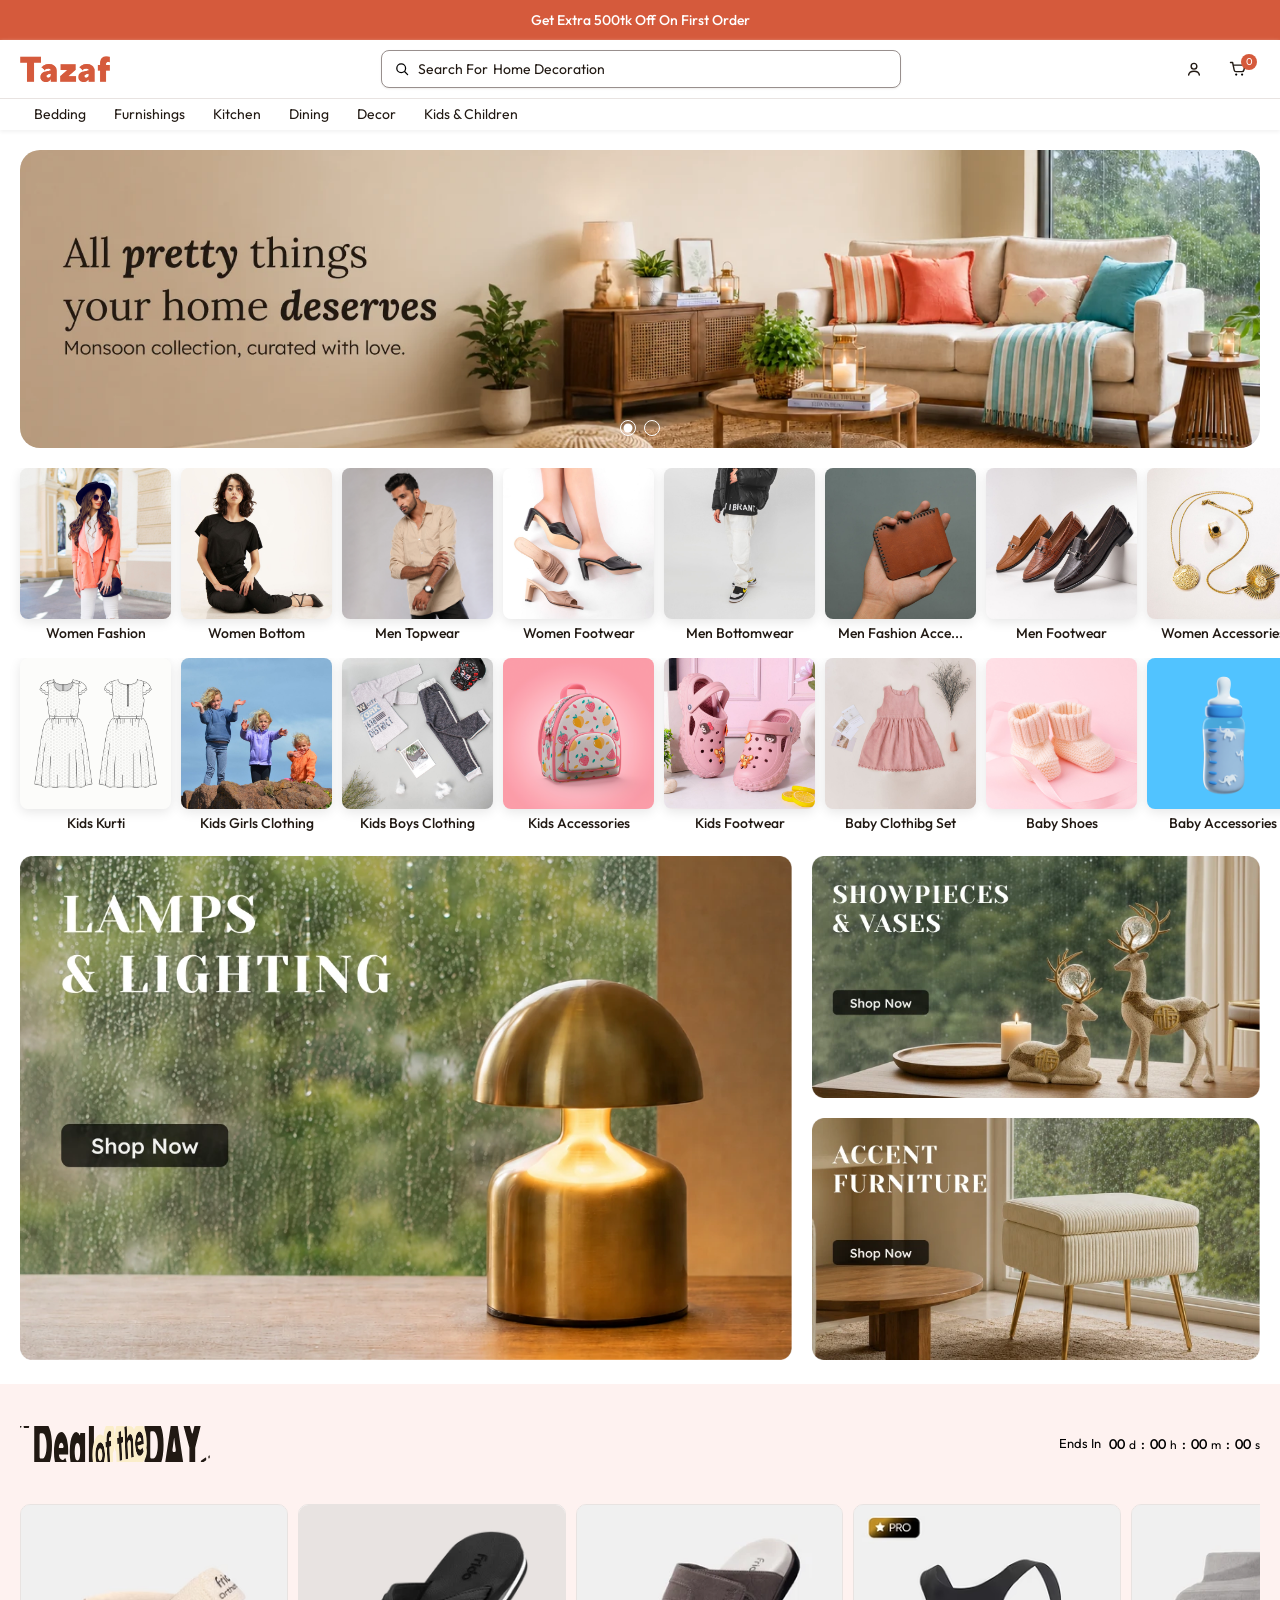
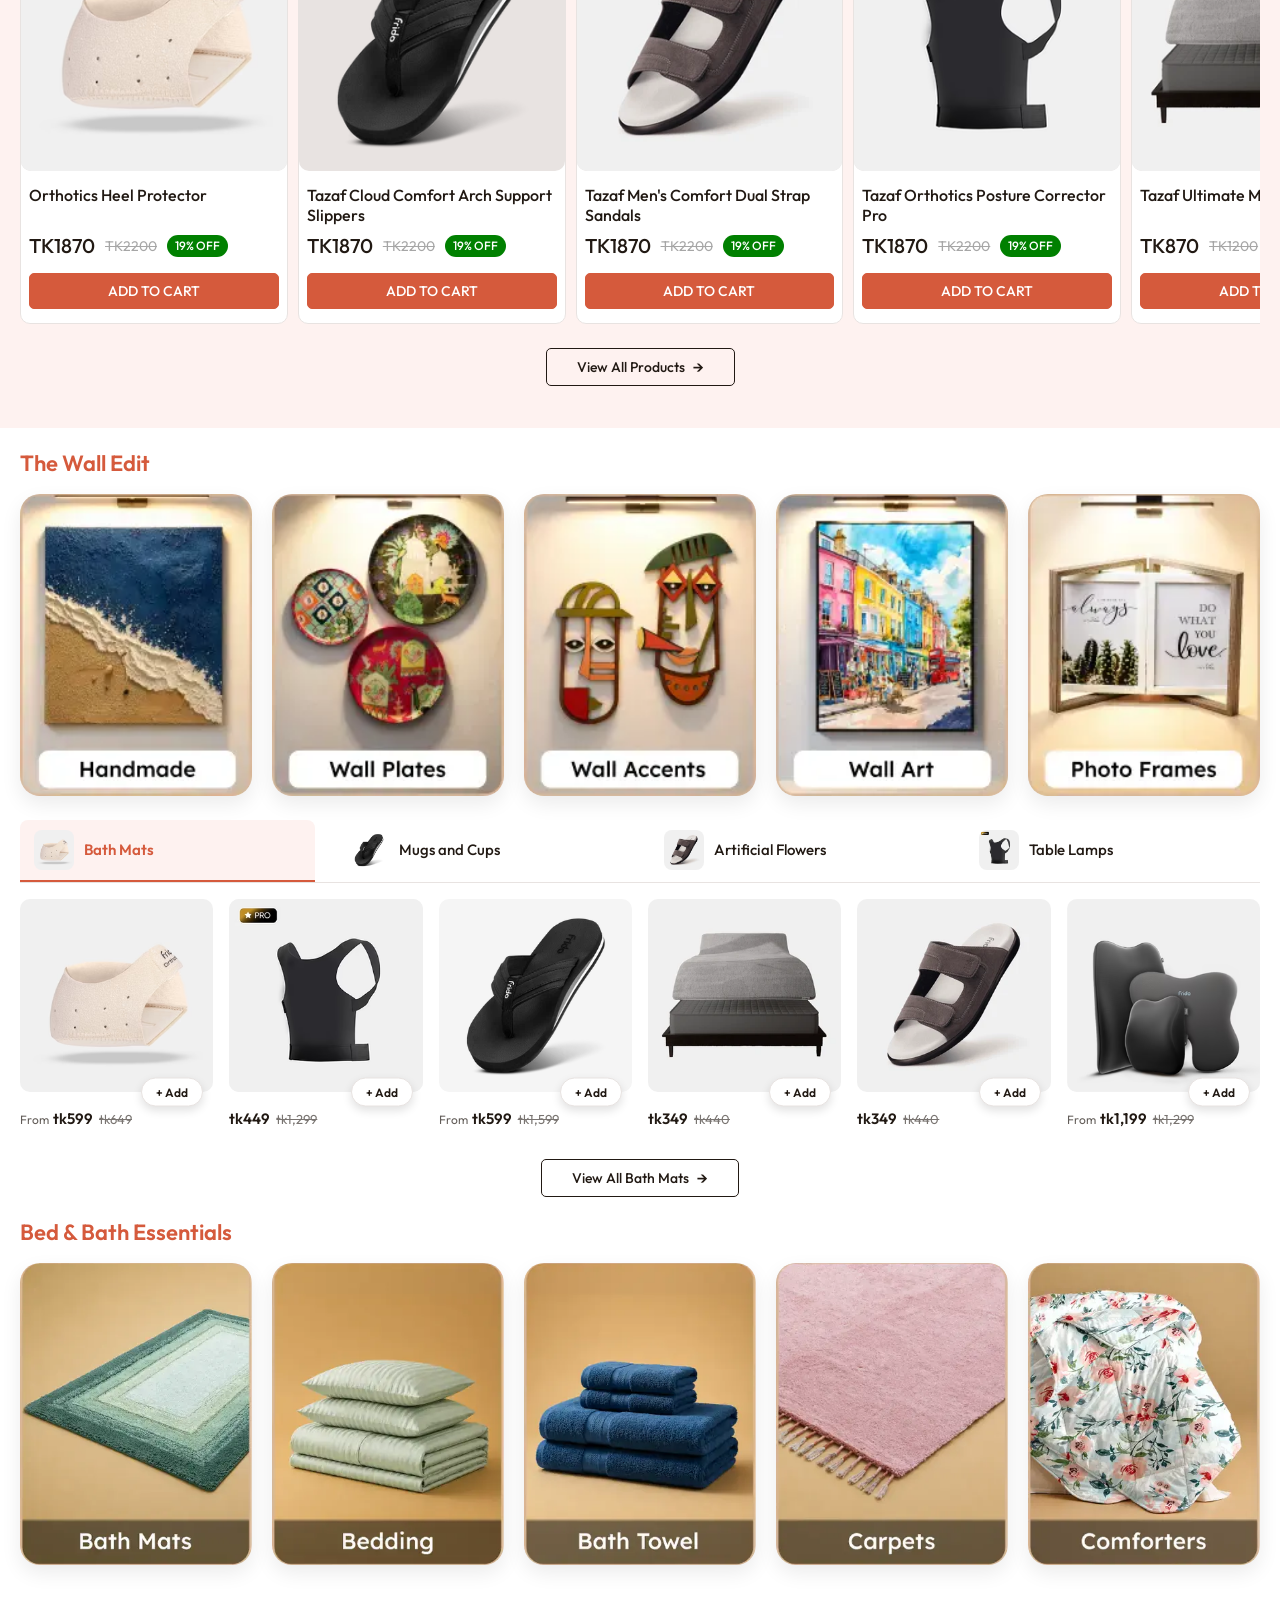
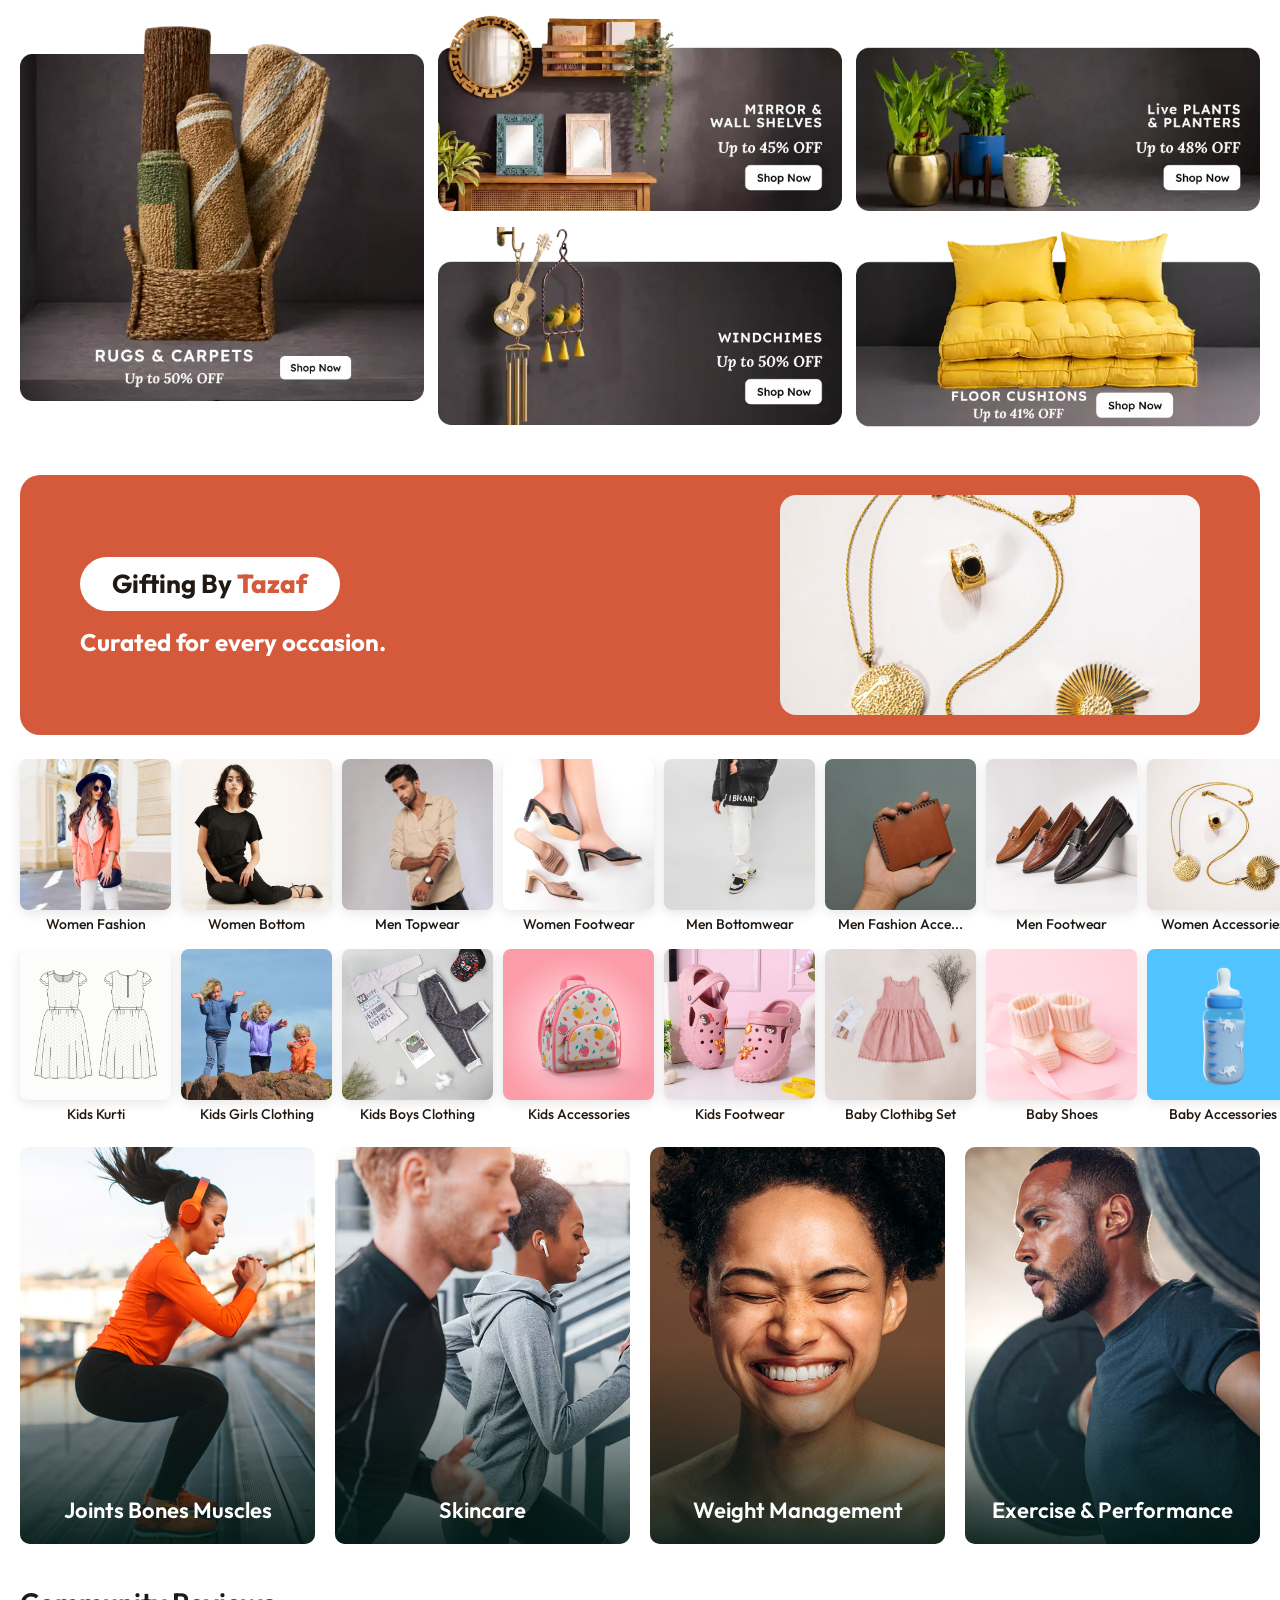
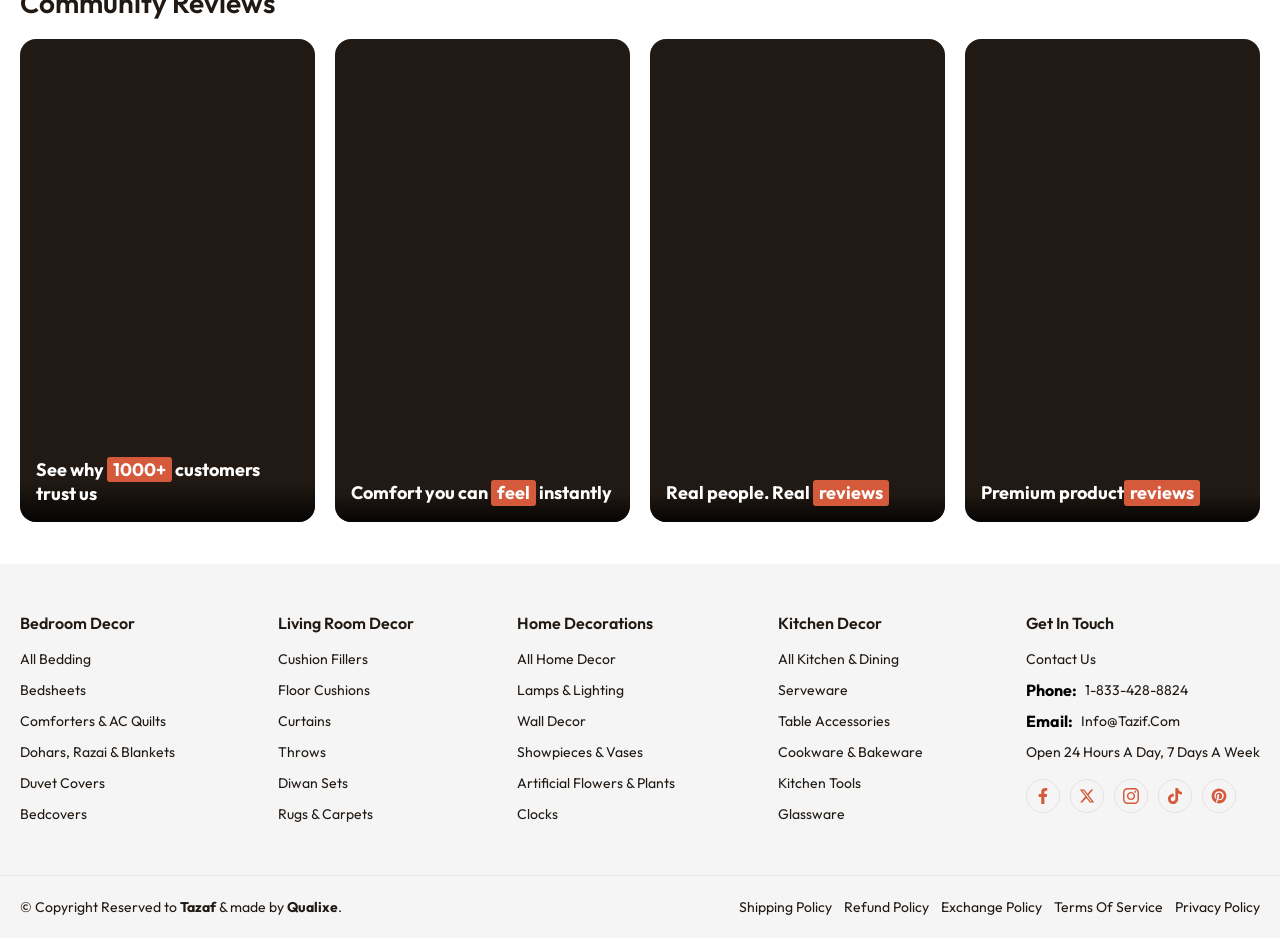
==== commit adbcfa0a: "community review section added" ====
--- a/index.html
+++ b/index.html
@@ -11,12 +11,14 @@
 	<link rel="icon" href="./assets/images/tazaf-favicon.svg" type="image/x-icon">
 	<link rel="stylesheet" href="./assets/css/footer.css">
 	<link rel="stylesheet" href="./assets/css/card.css">
+	<link rel="stylesheet" href="./assets/css/image-category-section.css">
+	<link rel="stylesheet" href="./assets/css/community-review-section.css">
+	<link rel="stylesheet" href="./assets/css/gifting-banner-section.css">
+	<link rel="stylesheet" href="./assets/css/grid-banner-section2.css">
+	<link rel="stylesheet" href="./assets/css/tab-section.css">
+	<link rel="stylesheet" href="./assets/css/category-grid-section.css">
 	<link rel="stylesheet" href="./assets/css/card-slider-section.css">
 	<link rel="stylesheet" href="./assets/css/grid-banner-section.css">
-	<link rel="stylesheet" href="./assets/css/grid-banner-section2.css">
-	<link rel="stylesheet" href="./assets/css/gifting-banner-section.css">
-	<link rel="stylesheet" href="./assets/css/category-grid-section.css">
-	<link rel="stylesheet" href="./assets/css/tab-section.css">
 	<link rel="stylesheet" href="./assets/css/category-section.css">
 	<link rel="stylesheet" href="./assets/css/hero-section.css">
 	<link rel="stylesheet" href="./assets/css/header.css">
@@ -2968,6 +2970,99 @@
 		</div>
 		<!-- category-section end -->
 
+		<!-- image-category-section start -->
+		<section class="image-category-section">
+			<div class="container">
+				<div class="swiper image-category-slider">
+					<div class="swiper-wrapper">
+						<div class="swiper-slide">
+							<a href="#" class="image-category-slider-item">
+								<div class="img">
+									<img src="./assets/images/image-category-img1.avif" alt="image-category-img1.avif">
+								</div>
+								<div class="content">
+									<h2 class="title h5">Joints Bones Muscles</h2>
+								</div>
+							</a>
+						</div>
+						<div class="swiper-slide">
+							<a href="#" class="image-category-slider-item">
+								<div class="img">
+									<img src="./assets/images/image-category-img2.avif" alt="image-category-img2.avif">
+								</div>
+								<div class="content">
+									<h2 class="title h5">Skincare</h2>
+								</div>
+							</a>
+						</div>
+						<div class="swiper-slide">
+							<a href="#" class="image-category-slider-item">
+								<div class="img">
+									<img src="./assets/images/image-category-img3.avif" alt="image-category-img3.avif">
+								</div>
+								<div class="content">
+									<h2 class="title h5">Weight Management</h2>
+								</div>
+							</a>
+						</div>
+						<div class="swiper-slide">
+							<a href="#" class="image-category-slider-item">
+								<div class="img">
+									<img src="./assets/images/image-category-img4.avif" alt="image-category-img4.avif">
+								</div>
+								<div class="content">
+									<h2 class="title h5">Exercise & performance</h2>
+								</div>
+							</a>
+						</div>
+					</div>
+				</div>
+			</div>
+		</section>
+		<!-- image-category-section end -->
+
+		<!-- community-review-section start -->
+		<section class="community-review-section">
+			<div class="container">
+				<h2 class="community-review-title">Community Reviews</h2>
+				<div class="community-review-items">
+					<button class="community-review-item" type="button" data-review-index="0">
+						<video class="community-review-item-video" src="https://www.pexels.com/download/video/7679838/" muted loop
+							playsinline autoplay></video>
+						<div class="community-review-item-content">
+							<p class="community-review-item-text">See why <span class="highlight">1000+</span>
+								customers trust us</p>
+						</div>
+					</button>
+					<button class="community-review-item" type="button" data-review-index="1">
+						<video class="community-review-item-video" src="https://www.pexels.com/download/video/36234766/" muted loop
+							playsinline autoplay></video>
+						<div class="community-review-item-content">
+							<p class="community-review-item-text">Comfort you can <span class="highlight">feel</span>
+								instantly</p>
+						</div>
+					</button>
+					<button class="community-review-item" type="button" data-review-index="2">
+						<video class="community-review-item-video" src="https://www.pexels.com/download/video/35313960/" muted loop
+							playsinline autoplay></video>
+						<div class="community-review-item-content">
+							<p class="community-review-item-text">Real people. Real <span class="highlight">reviews</span>
+							</p>
+						</div>
+					</button>
+					<button class="community-review-item" type="button" data-review-index="3">
+						<video class="community-review-item-video" src="https://www.pexels.com/download/video/38161391/" muted loop
+							playsinline autoplay></video>
+						<div class="community-review-item-content">
+							<p class="community-review-item-text">Premium product<span class="highlight">reviews</span>
+							</p>
+						</div>
+					</button>
+				</div>
+			</div>
+		</section>
+		<!-- community-review-section end -->
+
 		<!-- cart-drawer start -->
 		<div class="cart-drawer">
 			<span class="cart-drawer-close-window-btn"></span>
@@ -3137,6 +3232,144 @@
 			</div>
 		</div>
 		<!-- cart-drawer end -->
+
+		<!-- community-review-popup start -->
+		<div class="community-review-popup">
+			<span class="community-review-popup-close-window-btn"></span>
+			<div class="community-review-popup-inner">
+				<div class="community-review-popup-card">
+					<div class="community-review-popup-video-wrap">
+						<div class="community-review-popup-progress">
+							<span class="community-review-popup-progress-bar">
+								<i></i>
+							</span>
+							<span class="community-review-popup-progress-bar">
+								<i></i>
+							</span>
+							<span class="community-review-popup-progress-bar">
+								<i></i>
+							</span>
+						</div>
+						<div class="community-review-popup-top-btns">
+							<button class="community-review-popup-mute-btn" type="button" aria-label="mute video">
+								<svg width="16" height="16" viewBox="0 0 20 20" fill="none" aria-hidden="true">
+									<path d="M3 8v4h3.5L11 16V4L6.5 8H3Z" fill="currentColor"></path>
+									<g class="waves">
+										<path d="M14 7c1 .8 1 5.2 0 6M16.3 5c2 2 2 8 0 10" stroke="currentColor" stroke-width="1.4"
+											stroke-linecap="round"></path>
+									</g>
+								</svg>
+							</button>
+							<button class="community-review-popup-close-btn" type="button" aria-label="close popup">
+								<svg width="12" height="12" viewBox="0 0 10 10" fill="none" xmlns="http://www.w3.org/2000/svg">
+									<path
+										d="M9.85403 9.14653C9.90048 9.19298 9.93733 9.24813 9.96247 9.30883C9.98762 9.36953 10.0006 9.43458 10.0006 9.50028C10.0006 9.56598 9.98762 9.63103 9.96247 9.69173C9.93733 9.75242 9.90048 9.80757 9.85403 9.85403C9.80757 9.90048 9.75242 9.93733 9.69173 9.96247C9.63103 9.98762 9.56598 10.0006 9.50028 10.0006C9.43458 10.0006 9.36953 9.98762 9.30883 9.96247C9.24813 9.93733 9.19298 9.90048 9.14653 9.85403L5.00028 5.70715L0.854028 9.85403C0.760208 9.94785 0.63296 10.0006 0.500278 10.0006C0.367596 10.0006 0.240348 9.94785 0.146528 9.85403C0.0527077 9.76021 2.61548e-09 9.63296 0 9.50028C-2.61548e-09 9.3676 0.0527077 9.24035 0.146528 9.14653L4.2934 5.00028L0.146528 0.854028C0.0527077 0.760208 0 0.63296 0 0.500278C0 0.367596 0.0527077 0.240348 0.146528 0.146528C0.240348 0.0527077 0.367596 0 0.500278 0C0.63296 0 0.760208 0.0527077 0.854028 0.146528L5.00028 4.2934L9.14653 0.146528C9.24035 0.0527077 9.3676 -2.61548e-09 9.50028 0C9.63296 2.61548e-09 9.76021 0.0527077 9.85403 0.146528C9.94785 0.240348 10.0006 0.367596 10.0006 0.500278C10.0006 0.63296 9.94785 0.760208 9.85403 0.854028L5.70715 5.00028L9.85403 9.14653Z"
+										fill="currentColor" />
+								</svg>
+							</button>
+						</div>
+						<div class="community-review-popup-slides">
+							<div class="community-review-popup-slide" data-product-title="Orthotics Heel Protector"
+								data-product-img="./assets/images/product-slider-img1.avif" data-product-price="tk1870"
+								data-product-previous-price="tk2200">
+								<video class="community-review-popup-video" src="https://www.pexels.com/download/video/7679838/"
+									playsinline muted></video>
+								<div class="community-review-popup-caption">
+									<p>See why <span class="highlight">1000+</span> customers trust us</p>
+								</div>
+								<button class="community-review-popup-share-btn" type="button" aria-label="share">
+									<svg width="16" height="16" viewBox="0 0 20 20" fill="none" aria-hidden="true">
+										<circle cx="15" cy="5" r="2.2" stroke="currentColor" stroke-width="1.4"></circle>
+										<circle cx="15" cy="15" r="2.2" stroke="currentColor" stroke-width="1.4"></circle>
+										<circle cx="5" cy="10" r="2.2" stroke="currentColor" stroke-width="1.4"></circle>
+										<path d="M7 8.8 13 5.8M7 11.2l6 3" stroke="currentColor" stroke-width="1.4"></path>
+									</svg>
+								</button>
+							</div>
+							<div class="community-review-popup-slide" data-product-title="tazaf Cloud Comfort Arch Support Slippers"
+								data-product-img="./assets/images/product-slider-img3.webp" data-product-price="tk1870"
+								data-product-previous-price="tk2200">
+								<video class="community-review-popup-video" src="https://www.pexels.com/download/video/36234766/"
+									playsinline muted></video>
+								<div class="community-review-popup-caption">
+									<p>Comfort you can <span class="highlight">feel</span> instantly</p>
+								</div>
+								<button class="community-review-popup-share-btn" type="button" aria-label="share">
+									<svg width="16" height="16" viewBox="0 0 20 20" fill="none" aria-hidden="true">
+										<circle cx="15" cy="5" r="2.2" stroke="currentColor" stroke-width="1.4"></circle>
+										<circle cx="15" cy="15" r="2.2" stroke="currentColor" stroke-width="1.4"></circle>
+										<circle cx="5" cy="10" r="2.2" stroke="currentColor" stroke-width="1.4"></circle>
+										<path d="M7 8.8 13 5.8M7 11.2l6 3" stroke="currentColor" stroke-width="1.4"></path>
+									</svg>
+								</button>
+							</div>
+							<div class="community-review-popup-slide" data-product-title="Tazaf Men's Comfort Dual Strap Sandals"
+								data-product-img="./assets/images/product-slider-img5.webp" data-product-price="tk1870"
+								data-product-previous-price="tk2200">
+								<video class="community-review-popup-video" src="https://www.pexels.com/download/video/35313960/"
+									playsinline muted></video>
+								<div class="community-review-popup-caption">
+									<p>Real people. Real <span class="highlight">reviews</span></p>
+								</div>
+								<button class="community-review-popup-share-btn" type="button" aria-label="share">
+									<svg width="16" height="16" viewBox="0 0 20 20" fill="none" aria-hidden="true">
+										<circle cx="15" cy="5" r="2.2" stroke="currentColor" stroke-width="1.4"></circle>
+										<circle cx="15" cy="15" r="2.2" stroke="currentColor" stroke-width="1.4"></circle>
+										<circle cx="5" cy="10" r="2.2" stroke="currentColor" stroke-width="1.4"></circle>
+										<path d="M7 8.8 13 5.8M7 11.2l6 3" stroke="currentColor" stroke-width="1.4"></path>
+									</svg>
+								</button>
+							</div>
+							<div class="community-review-popup-slide" data-product-title="Tazaf Women's Comfort Dress"
+								data-product-img="./assets/images/product-slider-img6.avif" data-product-price="tk870"
+								data-product-previous-price="tk1200">
+								<video class="community-review-popup-video" src="https://www.pexels.com/download/video/38161391/"
+									playsinline muted></video>
+								<div class="community-review-popup-caption">
+									<p>Premium product<span class="highlight">reviews</span></p>
+								</div>
+								<button class="community-review-popup-share-btn" type="button" aria-label="share">
+									<svg width="16" height="16" viewBox="0 0 20 20" fill="none" aria-hidden="true">
+										<circle cx="15" cy="5" r="2.2" stroke="currentColor" stroke-width="1.4"></circle>
+										<circle cx="15" cy="15" r="2.2" stroke="currentColor" stroke-width="1.4"></circle>
+										<circle cx="5" cy="10" r="2.2" stroke="currentColor" stroke-width="1.4"></circle>
+										<path d="M7 8.8 13 5.8M7 11.2l6 3" stroke="currentColor" stroke-width="1.4"></path>
+									</svg>
+								</button>
+							</div>
+						</div>
+					</div>
+					<div class="community-review-popup-product">
+						<div class="community-review-popup-product-img">
+							<img src="./assets/images/product-slider-img1.avif" alt="product">
+						</div>
+						<div class="community-review-popup-product-info">
+							<p class="community-review-popup-product-title">Orthotics Heel Protector</p>
+							<p class="community-review-popup-product-price">
+								<span class="prev">tk2200</span>
+								<span class="curr">tk1870</span>
+							</p>
+						</div>
+					</div>
+					<div class="community-review-popup-btn-wrap">
+						<a href="#!" class="btn">Add to Cart</a>
+					</div>
+				</div>
+				<button class="community-review-popup-nav-btn prev" type="button" aria-label="previous review">
+					<svg width="16" height="16" viewBox="0 0 20 20" fill="none" aria-hidden="true">
+						<path d="M12.5 15.5 7 10l5.5-5.5" stroke="currentColor" stroke-width="1.6" stroke-linecap="round"
+							stroke-linejoin="round"></path>
+					</svg>
+				</button>
+				<button class="community-review-popup-nav-btn next" type="button" aria-label="next review">
+					<svg width="16" height="16" viewBox="0 0 20 20" fill="none" aria-hidden="true">
+						<path d="M7.5 4.5 13 10l-5.5 5.5" stroke="currentColor" stroke-width="1.6" stroke-linecap="round"
+							stroke-linejoin="round"></path>
+					</svg>
+				</button>
+			</div>
+		</div>
+		<!-- community-review-popup end -->
 
 		<!-- app-menu section start -->
 		<section class="app-menu-section">
--- a/assets/css/image-category-section.css
+++ b/assets/css/image-category-section.css
@@ -0,0 +1,76 @@
+/* image-category-section css start */
+.image-category-section {
+    padding-top: 24px;
+}
+
+.image-category-slider-item {
+    display: block;
+    position: relative;
+    border-radius: 10px;
+    overflow: hidden;
+}
+
+.image-category-slider-item .img img {
+    aspect-ratio: 302 / 406;
+    transition: all ease .3s;
+}
+
+.image-category-slider-item:hover .img img {
+    transform: scale(1.1);
+}
+
+.image-category-slider-item .content {
+    background: linear-gradient(180deg, rgba(0, 25, 21, 0) 50%, rgba(0, 25, 21, .9));
+    text-align: center;
+    position: absolute;
+    z-index: 1;
+    top: 0;
+    left: 0;
+    width: 100%;
+    height: 100%;
+    display: flex;
+    flex-direction: column;
+    align-items: center;
+    justify-content: flex-end;
+    padding: 20px;
+}
+
+.image-category-slider-item .content .title {
+    color: var(--white);
+    text-transform: capitalize;
+    transition: all ease .3s;
+}
+
+.image-category-slider-item:hover .content .title {
+    color: var(--brand-color);
+}
+
+/* image-category-section css end */
+
+@media only screen and (max-width: 992px) {
+
+    /* image-category-section css start */
+    .image-category-section .container {
+        padding: 0;
+    }
+
+    .swiper.image-category-slider {
+        padding: 0 20px;
+    }
+
+    /* image-category-section css end */
+}
+
+@media only screen and (max-width: 575px) {
+
+    /* image-category-section css start */
+    .swiper.image-category-slider {
+        padding: 0 16px;
+    }
+
+    .image-category-slider-item .content .title {
+        font-size: 16px;
+    }
+
+    /* image-category-section css end */
+}
--- a/assets/css/community-review-section.css
+++ b/assets/css/community-review-section.css
@@ -0,0 +1,404 @@
+/* community-review-section css start */
+.community-review-section {
+    padding: 42px 0;
+}
+
+.community-review-title {
+    margin-bottom: 20px;
+    font-size: 28px;
+    font-weight: 600;
+}
+
+.community-review-items {
+    display: grid;
+    grid-template-columns: repeat(4, 1fr);
+    gap: 20px;
+}
+
+.community-review-item {
+    position: relative;
+    display: block;
+    aspect-ratio: 279 / 456;
+    border-radius: 16px;
+    overflow: hidden;
+    background-color: var(--black);
+    border: none;
+    padding: 0;
+}
+
+.community-review-item-video {
+    width: 100%;
+    height: 100%;
+    object-fit: cover;
+}
+
+.community-review-item-content {
+    position: absolute;
+    left: 0;
+    right: 0;
+    bottom: 0;
+    z-index: 1;
+    padding: 16px;
+    background: linear-gradient(180deg, rgba(0, 0, 0, 0) 50%, rgba(0, 0, 0, .85) 100%);
+}
+
+.community-review-item-text {
+    color: var(--white);
+    font-family: var(--heading-font);
+    font-size: 18px;
+    font-weight: 700;
+    line-height: 1.3;
+    text-align: left;
+}
+
+.community-review-item-text .highlight {
+    display: inline-block;
+    background-color: var(--brand-color);
+    color: var(--white);
+    padding: 1px 6px;
+    border-radius: 3px;
+}
+
+/* community-review-section css end */
+
+/* community-review-popup css start */
+.community-review-popup {
+    position: fixed;
+    top: 0;
+    left: 0;
+    right: 0;
+    bottom: 0;
+    width: 100%;
+    height: 100%;
+    z-index: 999999;
+    background: rgba(0, 0, 0, .85);
+    opacity: 0;
+    visibility: hidden;
+    transition: all ease .3s;
+    display: flex;
+    align-items: center;
+    justify-content: center;
+}
+
+.community-review-popup.active {
+    opacity: 1;
+    visibility: visible;
+}
+
+.community-review-popup.active~.app-menu-section {
+    display: none;
+}
+
+.community-review-popup-close-window-btn {
+    position: absolute;
+    top: 0;
+    left: 0;
+    bottom: 0;
+    right: 0;
+    width: 100%;
+    height: 100%;
+    z-index: 1;
+}
+
+.community-review-popup-inner {
+    position: relative;
+    z-index: 2;
+    width: 100%;
+    max-width: 340px;
+    max-height: 90vh;
+    transform: scale(.94);
+    opacity: 0;
+    transition: transform .35s ease, opacity .35s ease;
+}
+
+.community-review-popup.active .community-review-popup-inner {
+    transform: scale(1);
+    opacity: 1;
+}
+
+.community-review-popup-card {
+    display: flex;
+    flex-direction: column;
+    border-radius: 16px;
+    overflow: hidden;
+    max-height: 90vh;
+}
+
+.community-review-popup-video-wrap {
+    position: relative;
+    aspect-ratio: 279 / 456;
+    background-color: var(--black);
+}
+
+.community-review-popup-progress {
+    position: absolute;
+    top: 12px;
+    left: 12px;
+    right: 12px;
+    z-index: 3;
+    display: flex;
+    gap: 4px;
+}
+
+.community-review-popup-progress-bar {
+    flex: 1;
+    height: 3px;
+    border-radius: 2px;
+    background: rgba(255, 255, 255, .35);
+    overflow: hidden;
+}
+
+.community-review-popup-progress-bar i {
+    display: block;
+    height: 100%;
+    width: 0%;
+    background-color: var(--white);
+}
+
+.community-review-popup-progress-bar.completed i {
+    width: 100%;
+}
+
+.community-review-popup-top-btns {
+    position: absolute;
+    top: 24px;
+    right: 12px;
+    z-index: 3;
+    display: flex;
+    align-items: center;
+    gap: 10px;
+}
+
+.community-review-popup-close-btn,
+.community-review-popup-mute-btn,
+.community-review-popup-share-btn,
+.community-review-popup-nav-btn {
+    display: flex;
+    align-items: center;
+    justify-content: center;
+    width: 32px;
+    height: 32px;
+    border-radius: 50%;
+    background: rgba(0, 0, 0, .4);
+    color: var(--white);
+    border: none;
+    flex-shrink: 0;
+}
+
+.community-review-popup-mute-btn .waves {
+    opacity: .35;
+}
+
+.community-review-popup-mute-btn.unmuted .waves {
+    opacity: 1;
+}
+
+.community-review-popup-slides {
+    position: relative;
+    width: 100%;
+    height: 100%;
+}
+
+.community-review-popup-slide {
+    position: absolute;
+    inset: 0;
+    display: none;
+}
+
+.community-review-popup-slide.active {
+    display: block;
+}
+
+.community-review-popup-video {
+    width: 100%;
+    height: 100%;
+    object-fit: cover;
+}
+
+.community-review-popup-caption {
+    position: absolute;
+    left: 16px;
+    right: 60px;
+    bottom: 16px;
+    z-index: 2;
+}
+
+.community-review-popup-caption p {
+    color: var(--white);
+    font-family: var(--heading-font);
+    font-size: 20px;
+    font-weight: 700;
+    line-height: 1.3;
+}
+
+.community-review-popup-caption p .highlight {
+    display: inline-block;
+    background-color: var(--brand-color);
+    color: var(--white);
+    padding: 1px 8px;
+    border-radius: 3px;
+}
+
+.community-review-popup-share-btn {
+    position: absolute;
+    right: 12px;
+    bottom: 16px;
+    z-index: 2;
+}
+
+.community-review-popup-nav-btn {
+    position: absolute;
+    top: 40%;
+    transform: translateY(-50%);
+    z-index: 4;
+    width: 36px;
+    height: 36px;
+}
+
+.community-review-popup-nav-btn.prev {
+    left: 10px;
+}
+
+.community-review-popup-nav-btn.next {
+    right: 10px;
+}
+
+.community-review-popup-nav-btn:disabled {
+    opacity: .3;
+    pointer-events: none;
+}
+
+.community-review-popup-product {
+    display: flex;
+    align-items: center;
+    gap: 12px;
+    padding: 14px;
+    background-color: var(--white);
+}
+
+.community-review-popup-product-img {
+    width: 52px;
+    height: 52px;
+    flex-shrink: 0;
+    border-radius: 8px;
+    overflow: hidden;
+    border: 1px solid var(--border-color2);
+}
+
+.community-review-popup-product-info {
+    flex: 1;
+    display: flex;
+    align-items: center;
+    justify-content: space-between;
+    gap: 12px;
+}
+
+.community-review-popup-product-title {
+    font-size: 14px;
+    font-weight: 500;
+    color: var(--black);
+    line-height: 1.3;
+}
+
+.community-review-popup-product-price {
+    display: flex;
+    flex-direction: column;
+    align-items: flex-end;
+    text-wrap-mode: nowrap;
+}
+
+.community-review-popup-product-price .prev {
+    font-size: 12px;
+    text-decoration: line-through;
+    opacity: .6;
+}
+
+.community-review-popup-product-price .curr {
+    font-size: 15px;
+    font-weight: 600;
+}
+
+.community-review-popup-btn-wrap {
+    padding: 0 14px 14px;
+    background-color: var(--white);
+}
+
+.community-review-popup-btn-wrap .btn {
+    background-color: var(--brand-color);
+    border-color: var(--brand-color);
+    color: var(--white);
+}
+
+.community-review-popup-btn-wrap .btn:hover {
+    background-color: var(--black);
+    border-color: var(--black);
+}
+
+/* community-review-popup css end */
+
+@media only screen and (max-width: 992px) {
+
+    /* community-review-section css start */
+    .community-review-section .container {
+        padding: 0;
+    }
+
+    .community-review-title {
+        padding: 0 20px;
+    }
+
+    .community-review-items {
+        grid-template-columns: repeat(4, minmax(240px, 280px));
+        overflow-x: auto;
+        scroll-snap-type: mandatory;
+        gap: 16px;
+        padding: 0 20px 10px;
+    }
+
+    /* community-review-section css end */
+}
+
+@media only screen and (max-width: 767px) {
+
+    /* community-review-section css start */
+    .community-review-items {
+        gap: 10px;
+    }
+
+    .community-review-title {
+        font-size: 22px;
+    }
+
+    .community-review-item-text {
+        font-size: 13px;
+    }
+
+    /* community-review-section css end */
+}
+
+@media only screen and (max-width: 575px) {
+
+    /* community-review-section css start */
+    .community-review-title {
+        padding: 0 16px;
+    }
+
+    .community-review-items {
+        grid-template-columns: repeat(4, minmax(200px, 280px));
+        gap: 12px;
+        padding: 0 16px 10px;
+    }
+
+    /* community-review-section css end */
+}
+
+
+@media only screen and (max-width: 400px) {
+
+    /* community-review-popup css start */
+    .community-review-popup-inner {
+        max-width: calc(100% - 20px);
+    }
+
+    /* community-review-popup css end */
+}
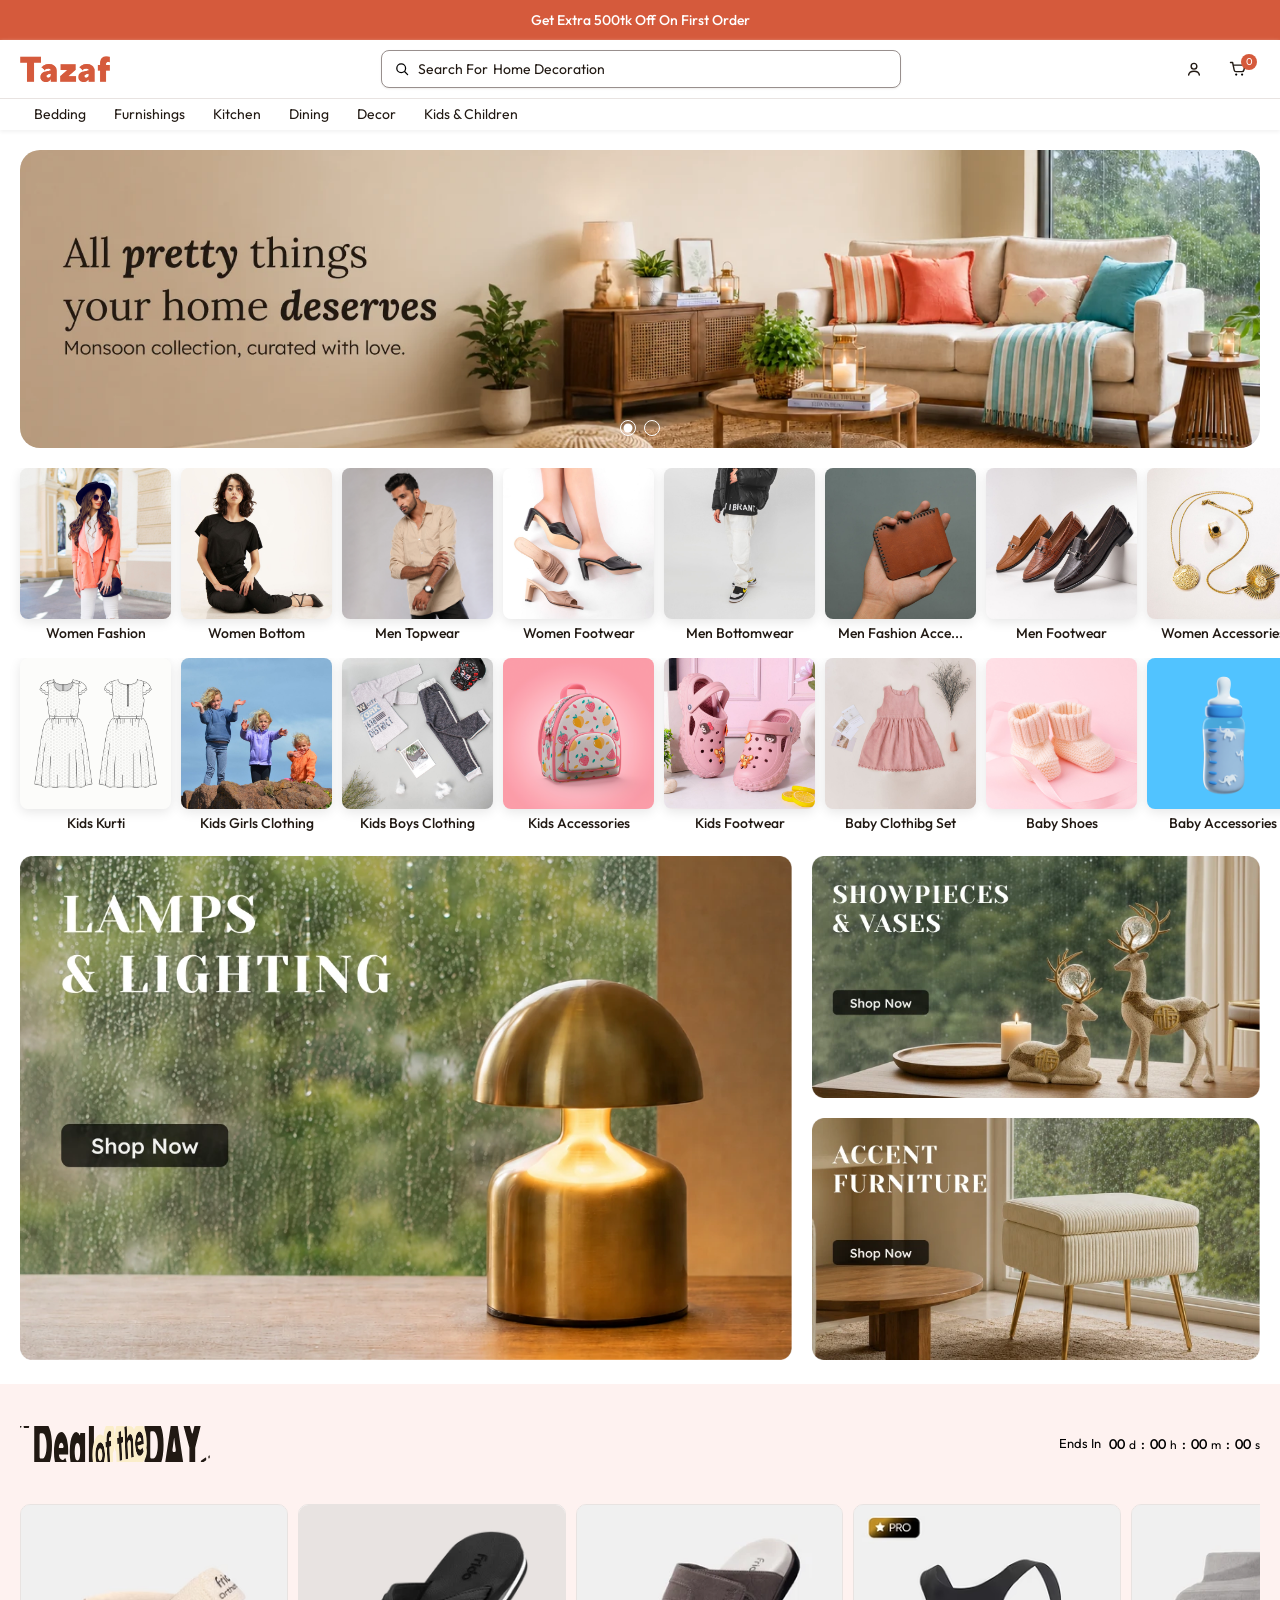
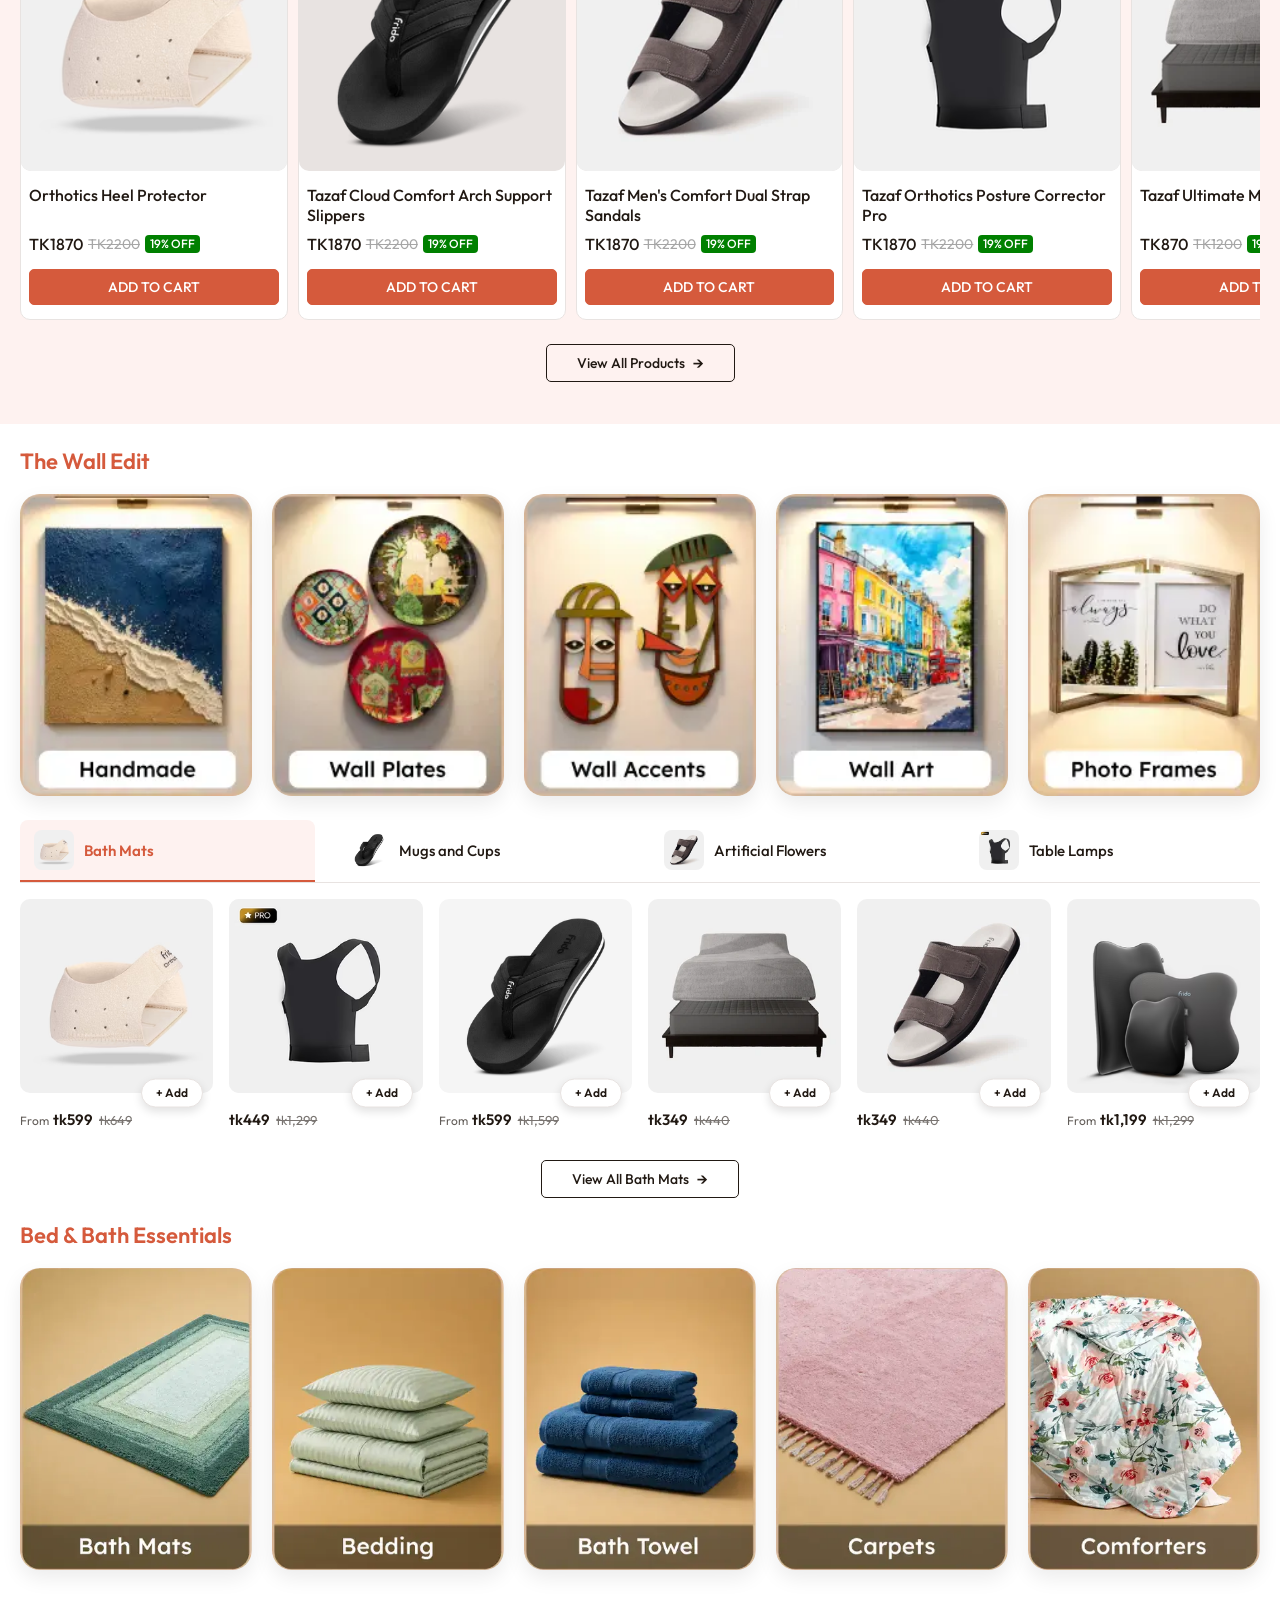
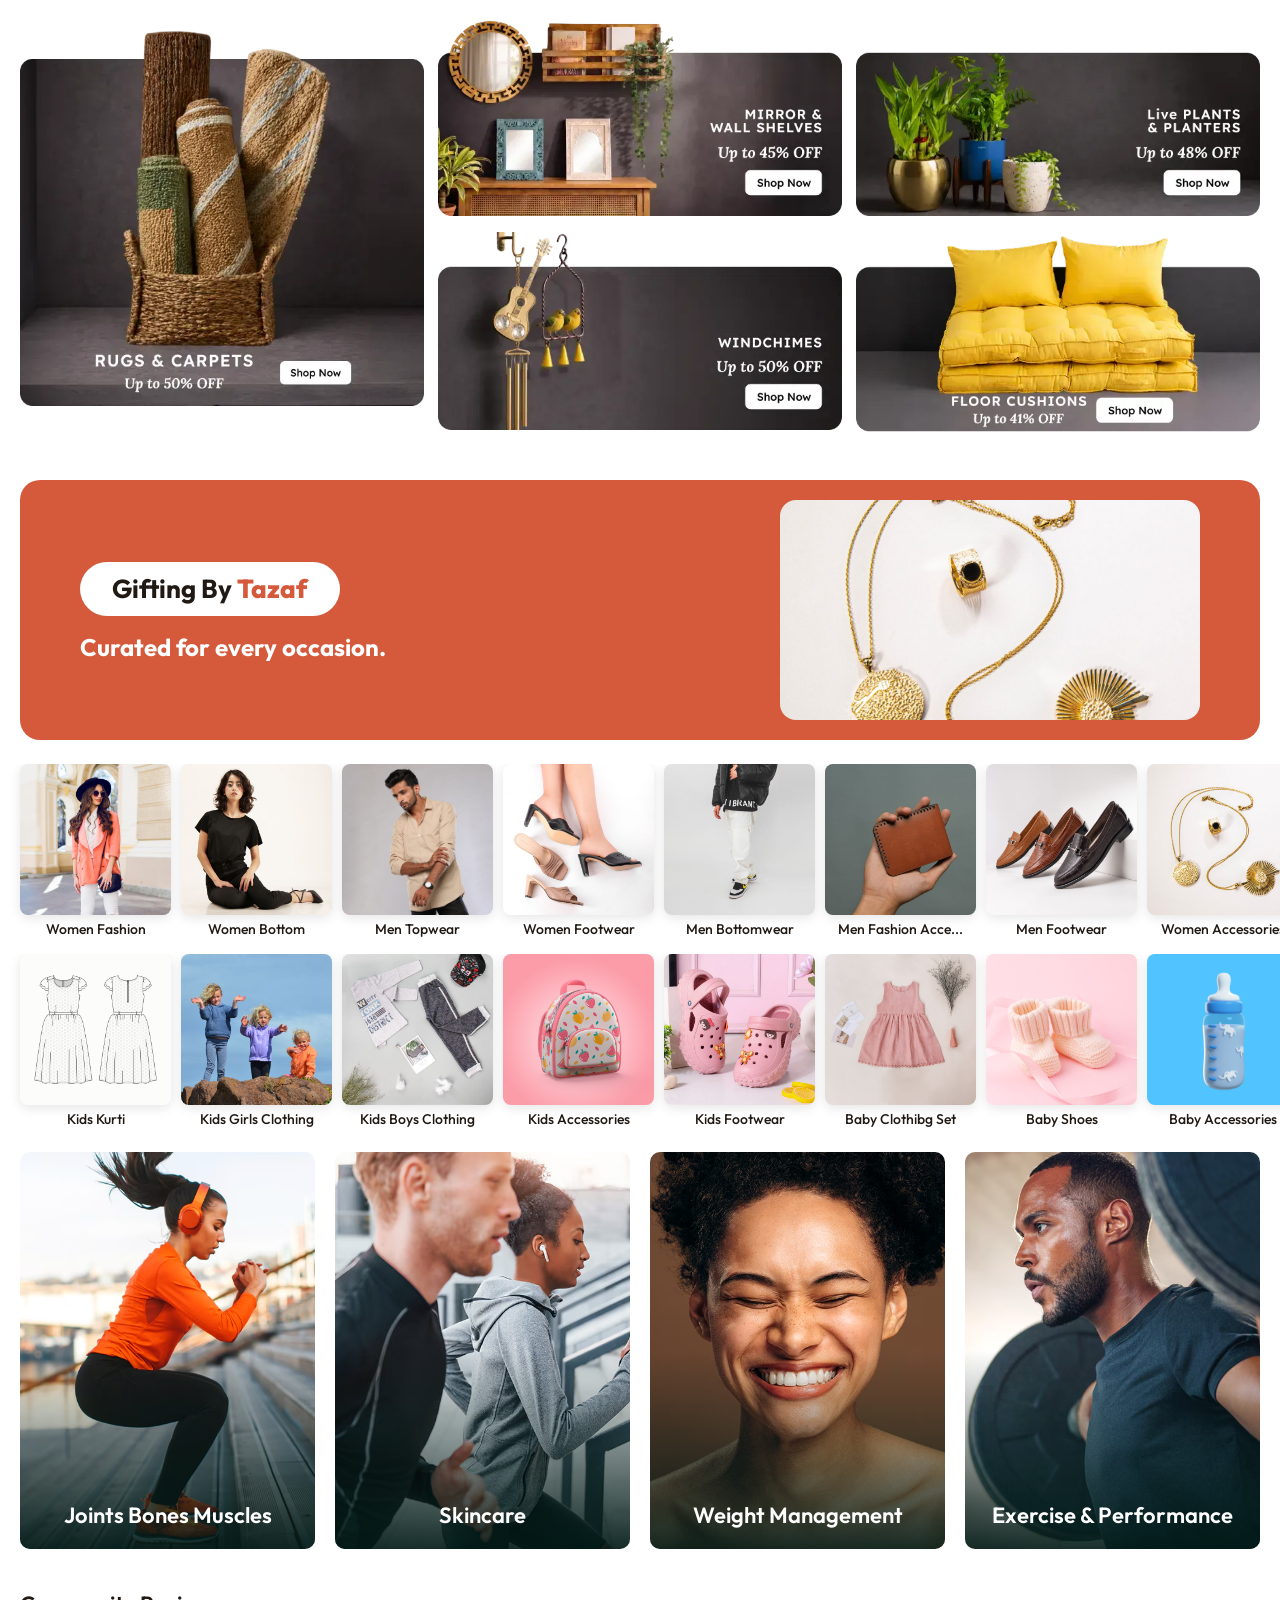
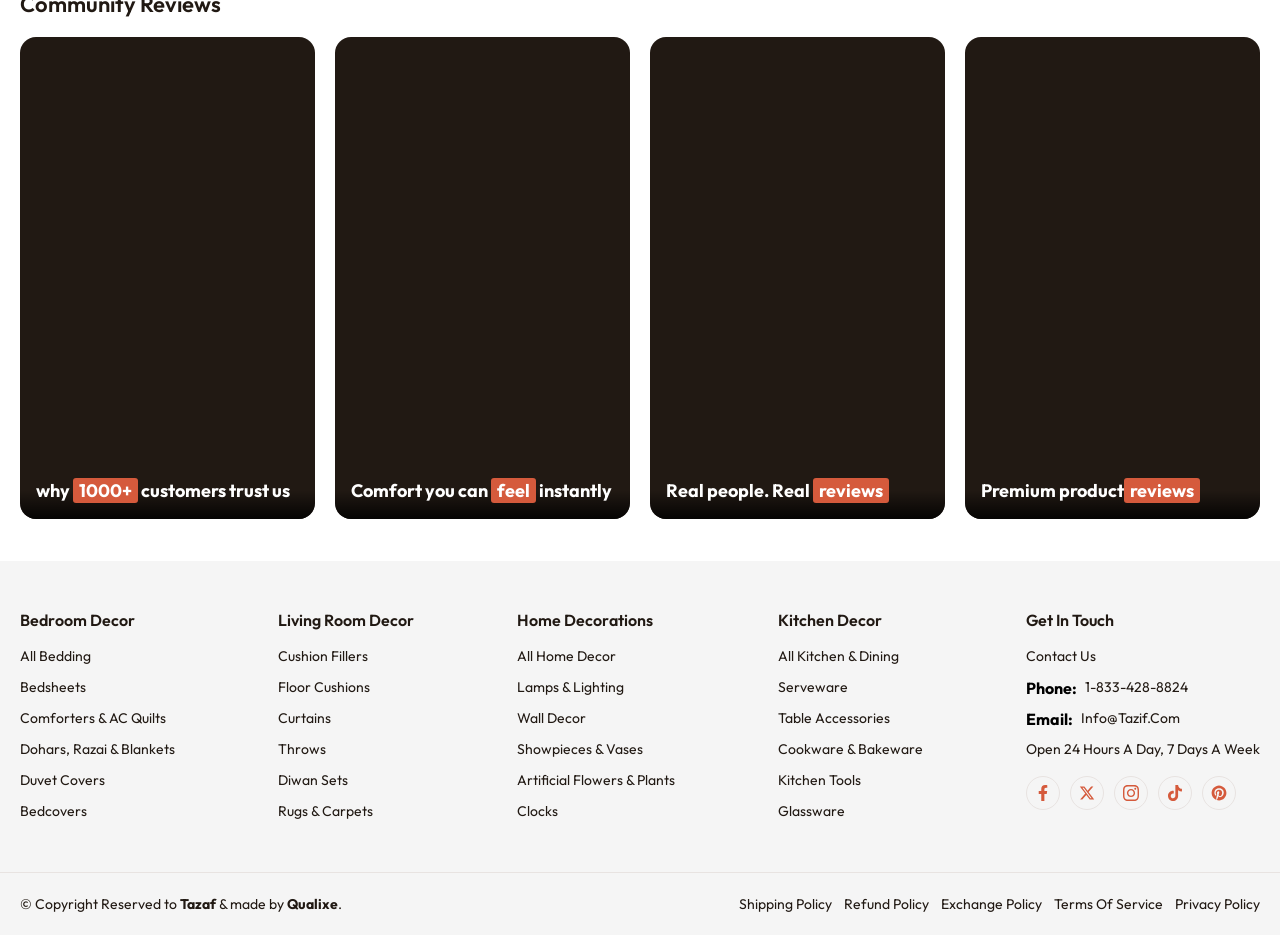
==== commit 2a4fae34: "product page icon, accordion, review categry section, explore more, recently viewed product, explore" ====
--- a/index.html
+++ b/index.html
@@ -2081,10 +2081,10 @@
 		<!-- gird-banner-section end -->
 
 		<!-- card-slider section start-->
-		<section class="card-slider-section">
+		<section class="card-slider-section section-bg">
 			<div class="container">
-				<div class="card-slider-section-heading">
-					<div class="title">
+				<div class="card-slider-section-heading-wrap">
+					<div class="img">
 						<img src="./assets/images/deal-of-day-header.svg" alt="deal-of-day-header.svg">
 					</div>
 					<!-- count-down -->
@@ -2306,7 +2306,7 @@
 		<section class="category-grid-section">
 			<div class="container">
 				<div class="category-grid-heading">
-					<p class="category-grid-title">The Wall Edit</p>
+					<h2 class="category-grid-title">The Wall Edit</>
 				</div>
 				<div class="category-grid-items">
 					<a href="#!" class="category-grid-item">
@@ -2684,7 +2684,7 @@
 		<section class="category-grid-section">
 			<div class="container">
 				<div class="category-grid-heading">
-					<p class="category-grid-title">Bed & Bath Essentials</p>
+					<h2 class="category-grid-title">Bed & Bath Essentials</>
 				</div>
 				<div class="category-grid-items">
 					<a href="#!" class="category-grid-item">
@@ -3030,7 +3030,7 @@
 						<video class="community-review-item-video" src="https://www.pexels.com/download/video/7679838/" muted loop
 							playsinline autoplay></video>
 						<div class="community-review-item-content">
-							<p class="community-review-item-text">See why <span class="highlight">1000+</span>
+							<p class="community-review-item-text">why <span class="highlight">1000+</span>
 								customers trust us</p>
 						</div>
 					</button>
@@ -3450,33 +3450,6 @@
 		</section>
 		<!-- app-menu section end -->
 
-		<!-- modal start -->
-		<!-- <button id="openBtn" class="demo-btn">Open Modal</button> -->
-		<!-- <div class="modal" id="newsletterModal" aria-hidden="true">
-			<div class="overlay" data-close></div>
-			<div class="modal-card">
-				<button class="modal-close" data-close>
-					<svg width="15" height="15" viewBox="0 0 15 15" fill="none" xmlns="http://www.w3.org/2000/svg">
-						<path
-							d="M14.446 13.651C14.5012 13.7025 14.5456 13.7646 14.5763 13.8336C14.607 13.9026 14.6236 13.9771 14.6249 14.0526C14.6262 14.1281 14.6124 14.2031 14.5841 14.2732C14.5558 14.3432 14.5137 14.4068 14.4602 14.4602C14.4068 14.5137 14.3432 14.5558 14.2732 14.5841C14.2031 14.6124 14.1281 14.6262 14.0526 14.6249C13.9771 14.6236 13.9026 14.607 13.8336 14.5763C13.7646 14.5456 13.7025 14.5012 13.651 14.446L7.29847 8.09441L0.945969 14.446C0.839338 14.5453 0.698303 14.5994 0.552577 14.5969C0.406851 14.5943 0.267812 14.5352 0.164752 14.4322C0.0616926 14.3291 0.0026588 14.1901 8.76355e-05 14.0444C-0.00248353 13.8986 0.0516087 13.7576 0.150969 13.651L6.50253 7.29847L0.150969 0.945969C0.0516087 0.839338 -0.00248353 0.698303 8.76355e-05 0.552577C0.0026588 0.406851 0.0616926 0.267812 0.164752 0.164752C0.267812 0.0616926 0.406851 0.0026588 0.552577 8.76355e-05C0.698303 -0.00248353 0.839338 0.0516087 0.945969 0.150969L7.29847 6.50253L13.651 0.150969C13.7576 0.0516087 13.8986 -0.00248353 14.0444 8.76355e-05C14.1901 0.0026588 14.3291 0.0616926 14.4322 0.164752C14.5352 0.267812 14.5943 0.406851 14.5969 0.552577C14.5994 0.698303 14.5453 0.839338 14.446 0.945969L8.09441 7.29847L14.446 13.651Z"
-							fill="#0B0802" />
-					</svg>
-				</button>
-				<h3 class="modal-title">SIGN-UP FOR MORE</h3>
-				<p class="modal-text">Lorem ipsum dolor sit amet consectetur. Tellus rutrum sed vitae ac egestas amet at et.
-					Ultricies congue sed sed porttitor quis porta. Nunc molestie nunc malesuada nec.</p>
-				<form class="modal-form">
-					<div class="contact-field-col">
-						<input type="email" placeholder="E-mail address" required>
-					</div>
-					<div class="modal-btn">
-						<button class="btn">SIGN UP</button>
-					</div>
-				</form>
-			</div>
-		</div> -->
-		<!-- modal end -->
-
 	</main>
 
 	<!-- footer start -->
--- a/assets/css/card.css
+++ b/assets/css/card.css
@@ -24,19 +24,15 @@
 }
 
 .card-badge {
-    /* position: absolute;
-    top: 10px;
-    left: 10px;
-    z-index: 2; */
     color: var(--white);
     font-family: var(--paragraph-font);
     font-size: 12px;
     font-weight: 500;
     line-height: 1;
-    padding: 5px 8px;
+    padding: 3px 5px;
     background-color: var(--card-badge-bg);
     text-transform: uppercase;
-    border-radius: 50px;
+    border-radius: 4px;
 }
 
 .product-card .card-image-wrap:before {
@@ -97,8 +93,10 @@
     padding: 14px 8px;
 }
 
-.product-card .card-content .card-title-wrap{
+.product-card .card-content .card-title-wrap {
     height: 40px;
+    overflow-y: auto;
+    scrollbar-width: none;
 }
 
 .product-card .card-content .card-title {
@@ -118,14 +116,15 @@
 
 .product-card .card-content .card-price-wrap {
     display: flex;
-    gap: 10px;
+    flex-wrap: wrap;
+    gap: 5px;
     align-items: center;
     margin: 10px 0 0 0;
 }
 
 .product-card .card-content .card-price-wrap .latest-price {
     font-family: var(--paragraph-font);
-    font-size: 20px;
+    font-size: 16px;
     font-weight: 500;
     line-height: 1;
     text-transform: uppercase;
@@ -146,7 +145,7 @@
     color: var(--muted);
 }
 
-.card-btn{
+.card-btn {
     margin-top: 16px;
     display: flex;
 }
@@ -164,28 +163,31 @@
     background-color: var(--white);
     color: var(--black);
 }
+
 /* product-card css end */
 
-@media only screen and (max-width: 767px) {
+@media only screen and (max-width: 575px) {
 
     /* product-card css start */
-    .card-badge {
-        font-size: 10px;
-        top: 10px;
-        left: 10px;
-        padding: 5px;
-    }
-
-    /* product-card css end */
-}
-
-@media only screen and (max-width: 575px) {
-
-    /* product-card css start */
+    .product-card .card-content .card-title {
+        font-size: 14px;
+        line-height: 17px;
+    }
 
     .product-card .card-content .card-price-wrap {
-        gap: 10px;
         margin: 5px 0 0 0;
+    }
+
+    .product-card .card-content .card-price-wrap .latest-price {
+        font-size: 14px;
+    }
+
+    .product-card .card-content .card-price-wrap .previous-price {
+        font-size: 12px;
+    }
+
+    .product-card .card-content {
+        padding: 10px 8px;
     }
 
     .card-btn .btn {
--- a/assets/css/community-review-section.css
+++ b/assets/css/community-review-section.css
@@ -5,7 +5,7 @@
 
 .community-review-title {
     margin-bottom: 20px;
-    font-size: 28px;
+    font-size: 22px;
     font-weight: 600;
 }
 
@@ -105,7 +105,7 @@
     z-index: 2;
     width: 100%;
     max-width: 340px;
-    max-height: 90vh;
+    max-height: 90dvh;
     transform: scale(.94);
     opacity: 0;
     transition: transform .35s ease, opacity .35s ease;
@@ -121,12 +121,12 @@
     flex-direction: column;
     border-radius: 16px;
     overflow: hidden;
-    max-height: 90vh;
+    max-height: 90dvh;
 }
 
 .community-review-popup-video-wrap {
     position: relative;
-    aspect-ratio: 279 / 456;
+    aspect-ratio: 279 / 356;
     background-color: var(--black);
 }
 
@@ -365,10 +365,6 @@
         gap: 10px;
     }
 
-    .community-review-title {
-        font-size: 22px;
-    }
-
     .community-review-item-text {
         font-size: 13px;
     }
@@ -381,6 +377,7 @@
     /* community-review-section css start */
     .community-review-title {
         padding: 0 16px;
+         font-size: 18px;
     }
 
     .community-review-items {
--- a/assets/css/card-slider-section.css
+++ b/assets/css/card-slider-section.css
@@ -1,10 +1,18 @@
 /* card-slider-section css start */
 .card-slider-section {
+    padding: 24px 0;
+}
+
+.card-slider-section.section-bg {
     padding: 42px 0;
     background: var(--item-bg);
 }
 
-.card-slider-section-heading {
+.card-slider-section-heading{
+    margin-bottom: 20px;
+}
+
+.card-slider-section-heading-wrap {
     display: flex;
     align-items: center;
     justify-content: space-between;
@@ -12,10 +20,17 @@
     margin-bottom: 42px;
 }
 
-.card-slider-section-heading .title {
+.card-slider-section-heading-wrap .img {
     width: clamp(191px, 16vw, 192px);
     height: 36px;
     min-height: 36px;
+}
+
+.card-slider-section-heading .title {
+    font-family: var(--heading-font);
+    font-size: 22px;
+    font-weight: 600;
+    color: var(--brand-color);
 }
 
 /* count-down css start */
@@ -64,6 +79,11 @@
 
 /* count-down css end */
 
+.swiper.card-slider .swiper-wrapper {
+    width: fit-content;
+    margin: 0 auto;
+}
+
 .card-slider-section-btn {
     margin-top: 24px;
     display: flex;
@@ -94,7 +114,8 @@
         padding: 0;
     }
 
-    .card-slider-section-heading {
+    .card-slider-section-heading,
+    .card-slider-section-heading-wrap {
         padding: 0 20px;
     }
 
@@ -118,15 +139,16 @@
 @media only screen and (max-width: 575px) {
 
     /* card-slider section css start */
-    .card-slider-section {
+    .card-slider-section.section-bg {
         padding: 24px 0;
     }
 
-    .card-slider-section-heading {
+    .card-slider-section-heading,
+    .card-slider-section-heading-wrap {
         padding: 0 16px;
     }
 
-    .card-slider-section-heading {
+    .card-slider-section-heading-wrap {
         gap: 10px;
         flex-direction: column;
         margin-bottom: 24px;
--- a/assets/css/category-section.css
+++ b/assets/css/category-section.css
@@ -1,4 +1,34 @@
 /* category-section css start */
+.category-section.collection-category {
+    padding-top: 16px;
+}
+
+.category-section.product-category.collection-category{
+    padding: 24px 0;
+}
+
+.category-section-heading {
+    display: flex;
+    align-items: center;
+    gap: 10px;
+    margin-bottom: 16px;
+}
+
+.category-heading-separator {
+    background: var(--border-color);
+    border-radius: 999px;
+    flex: none;
+    width: 4px;
+    height: 4px;
+}
+
+.collection-count {
+    line-height: 1;
+    font-size: 14px;
+    font-weight: 300;
+    color: var(--muted);
+}
+
 .category-wrapper {
     display: flex;
     flex-direction: column;
@@ -7,6 +37,10 @@
 
 .swiper.category-slider .swiper-slide {
     width: 151px;
+}
+
+.swiper.collection-category-slider .swiper-slide {
+    width: 127px;
 }
 
 .swiper.category-slider .swiper-wrapper {
@@ -28,6 +62,11 @@
     background: var(--item-bg3);
     box-shadow: 0px 3px 12px rgb(0 0 0 / 10%);
     transition: all .3s ease-in-out;
+}
+
+.swiper.collection-category-slider .swiper-slide .category-item .img {
+    box-shadow: none;
+    background-color: transparent;
 }
 
 .category-item:hover .img {
@@ -69,6 +108,14 @@
         padding: 0;
     }
 
+    .category-section-heading {
+        padding: 0 20px;
+    }
+
+    .swiper.collection-category-slider {
+        padding: 0 20px;
+    }
+
     .swiper.category-slider {
         padding-left: 20px;
     }
@@ -79,10 +126,19 @@
 @media only screen and (max-width:575px) {
 
     /* category-section css start */
+    .category-section-heading {
+        padding: 0 16px;
+    }
+
+    .swiper.collection-category-slider {
+        padding: 0 16px;
+    }
+
     .swiper.category-slider {
         padding-left: 16px;
     }
 
+    .swiper.collection-category-slider .swiper-slide,
     .swiper.category-slider .swiper-slide {
         width: 85px;
     }
--- a/assets/css/header.css
+++ b/assets/css/header.css
@@ -3,7 +3,6 @@
     padding-top: 10px;
     background: var(--white);
     box-shadow: 0 2px 4px #f2f2f2;
-    /* overflow: hidden; */
 }
 
 .navbar {
@@ -420,17 +419,16 @@
     left: -250%;
 }
 
-/* .navbar-link-area::before {
+.navbar-link-area::before {
     position: absolute;
     z-index: 1;
     content: "";
-    width: calc (100dvw + (100dvw - 1320px));
+    width: 100dvw;
     height: 1px;
     background: var(--border-color2);
     top: 0;
-    left: calc(1320px - 100dvw);
-    width: calc(100dvw + (100dvw - 1320px));
-} */
+    left: calc((100% - 100dvw)/2);
+}
 
 .navbar-links {
     display: flex;
@@ -819,6 +817,12 @@
 
 /* header css end */
 
+/* @media only screen and (max-width: 1320px) {
+    .navbar-link-area::before {
+        left: calc(-20px + (1320px - 100dvw) / 2);
+    }
+} */
+
 @media only screen and (max-width: 992px) {
 
     /* header css start */
--- a/assets/css/main.css
+++ b/assets/css/main.css
@@ -61,6 +61,8 @@
     --item-bg2: #f5f1f0;
     --item-bg3: #f5f5f5;
     --muted: #6c6c6c;
+    --color-green: #008000;
+    --color-pink: #bc406d;
 
     /* font family */
     --heading-font: "Outfit", serif;
@@ -75,7 +77,7 @@
 
 html {
     scroll-behavior: smooth;
-    overflow-x: hidden;
+    /* overflow-x: hidden; */
 }
 
 body {
@@ -252,26 +254,6 @@
 /* input css end */
 
 /* cart-drawer css start */
-.size-sidebar-btn {
-    text-transform: capitalize;
-    font-size: 16px;
-    font-weight: 600;
-    color: var(--paragraph-text-color);
-    display: flex;
-    align-items: center;
-    gap: 5px;
-    text-wrap-mode: nowrap;
-    border-bottom: 1px solid var(--black);
-}
-
-.size-sidebar-btn svg {
-    width: 20px;
-}
-
-.size-sidebar-btn svg path {
-    fill: var(--black);
-}
-
 .cart-drawer {
     position: fixed;
     top: 0;
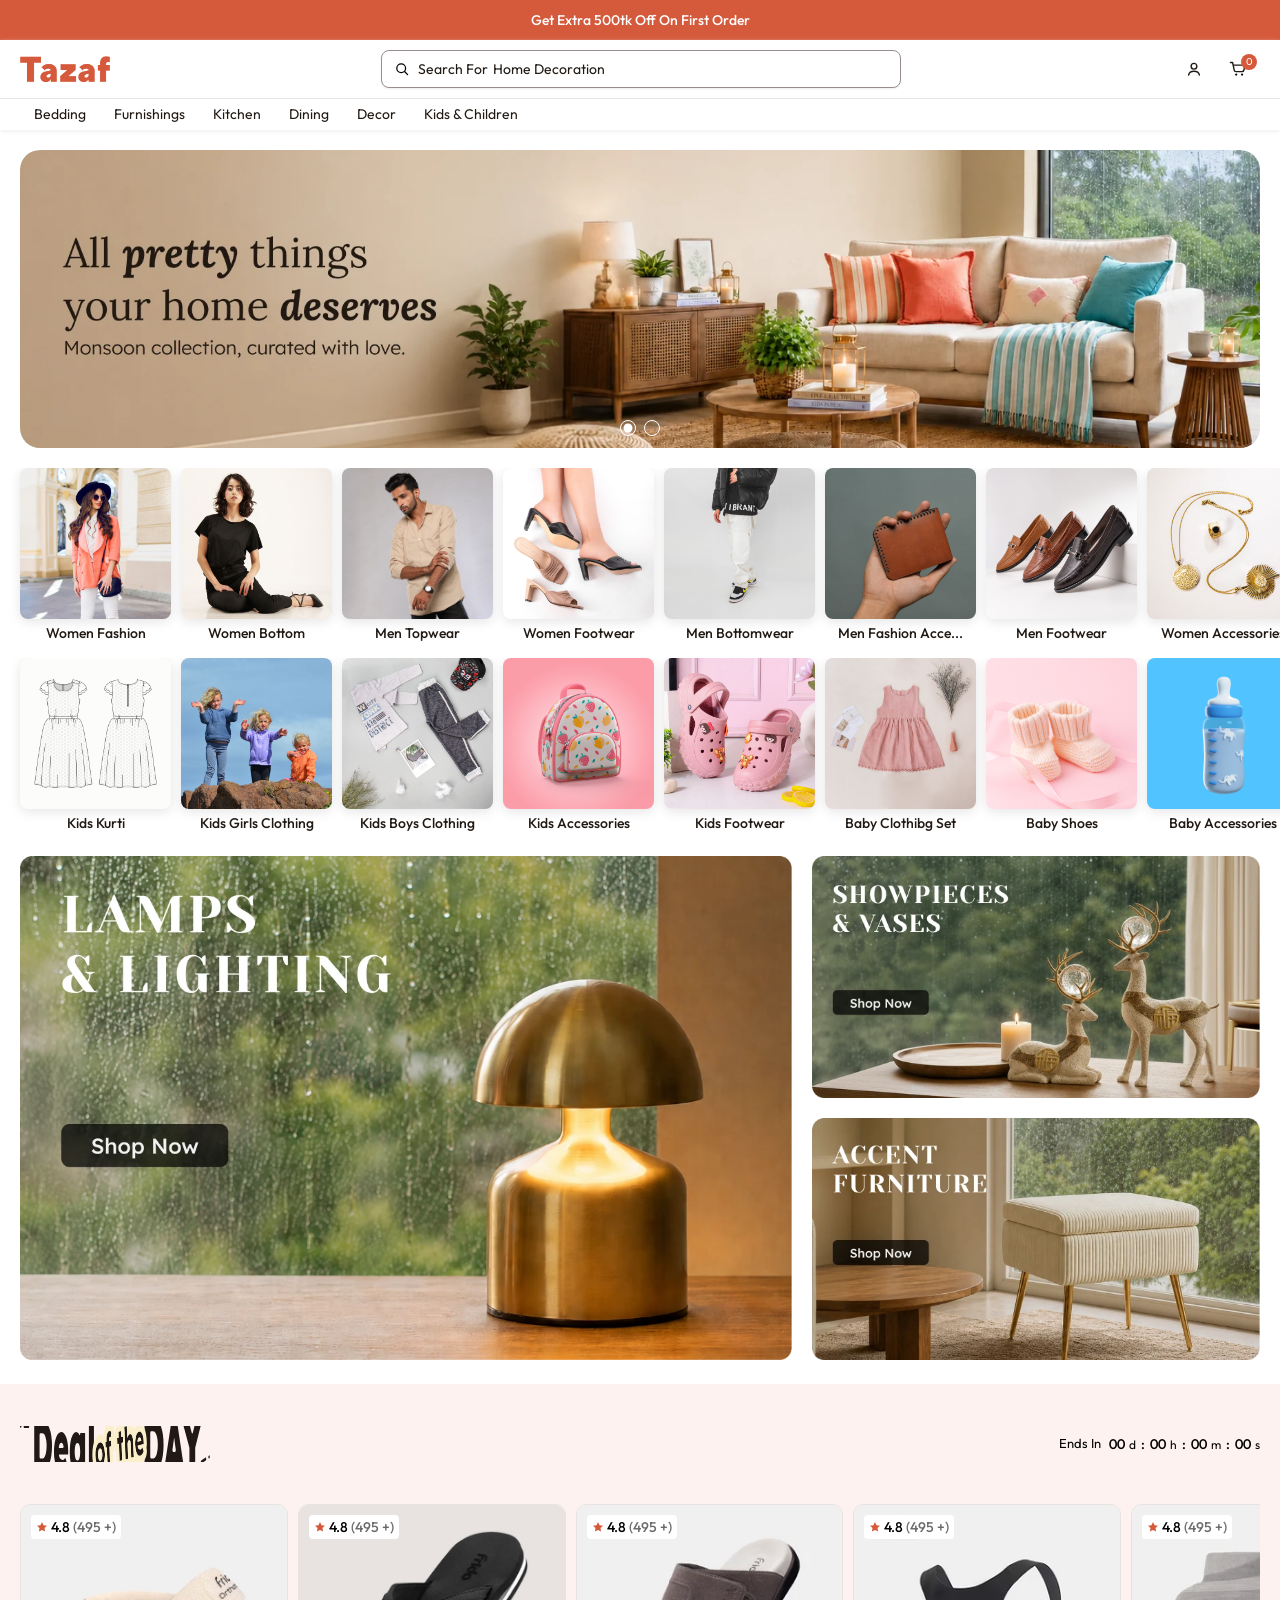
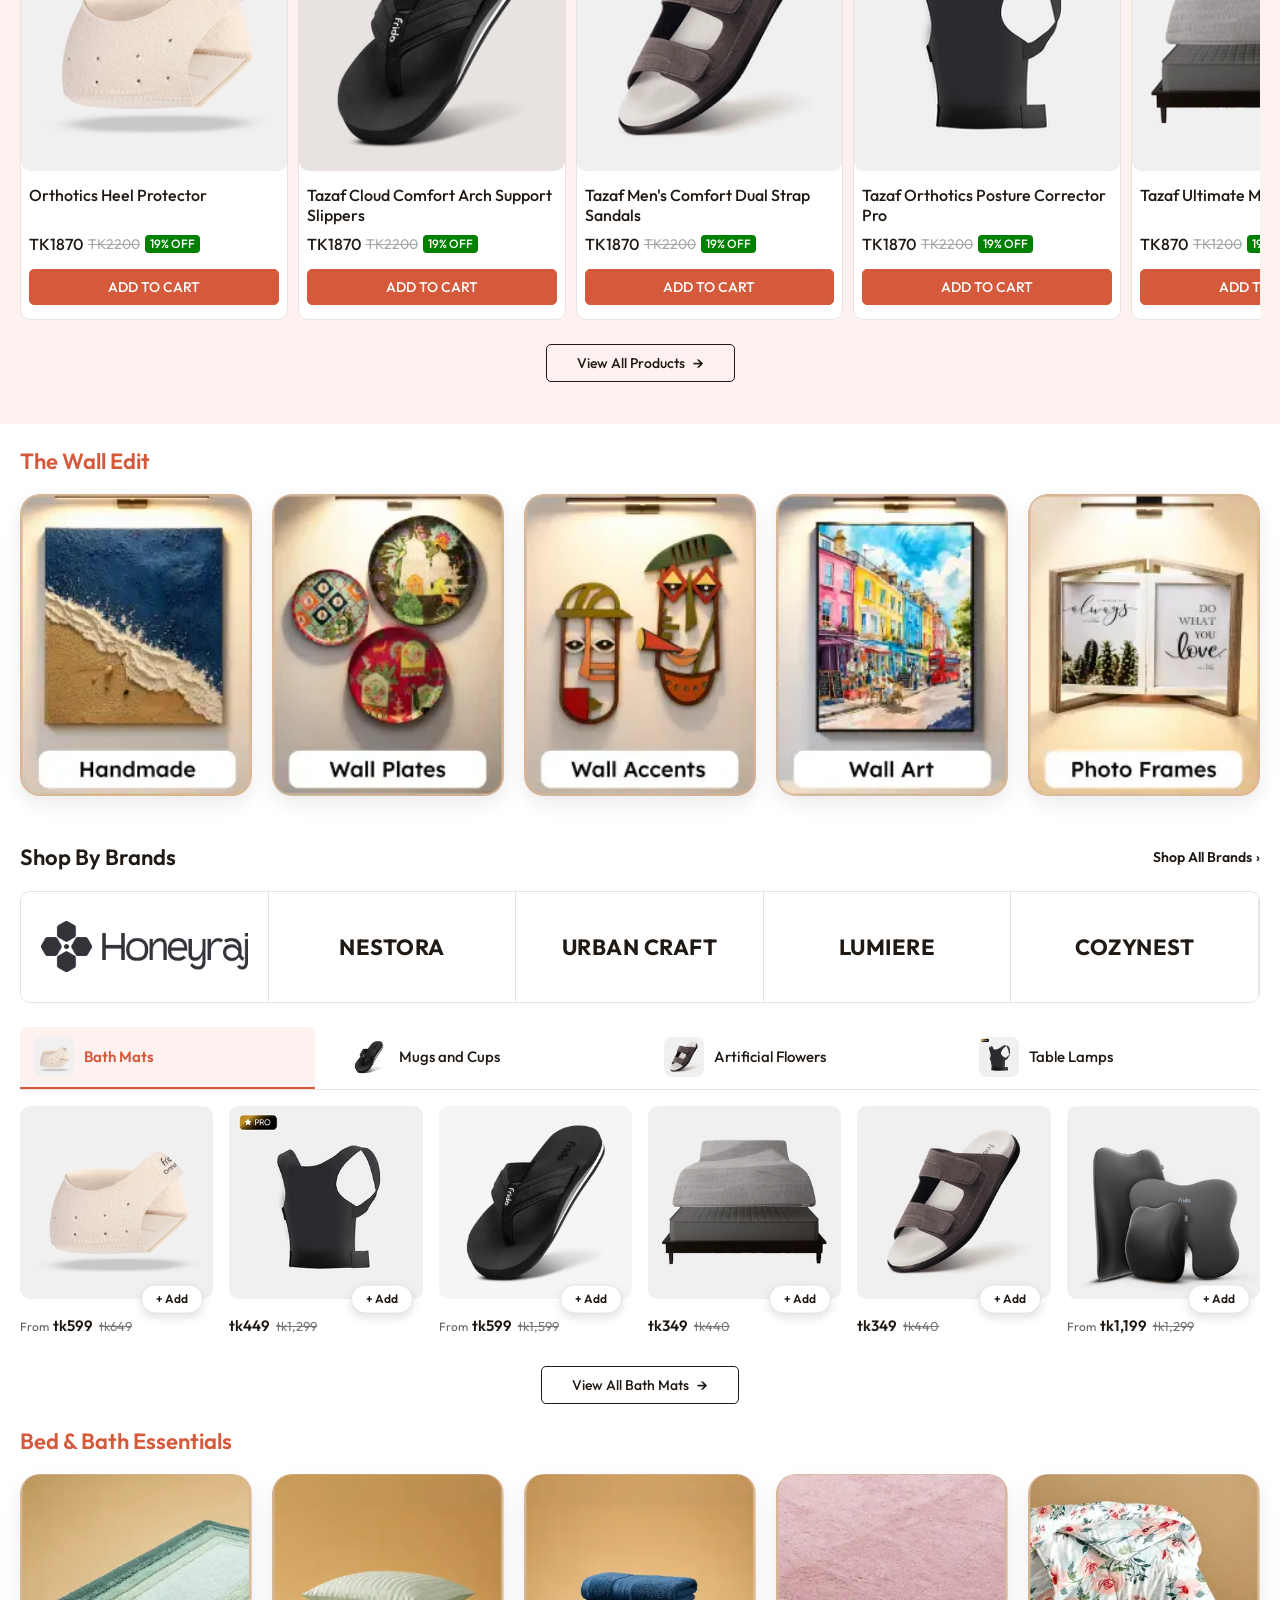
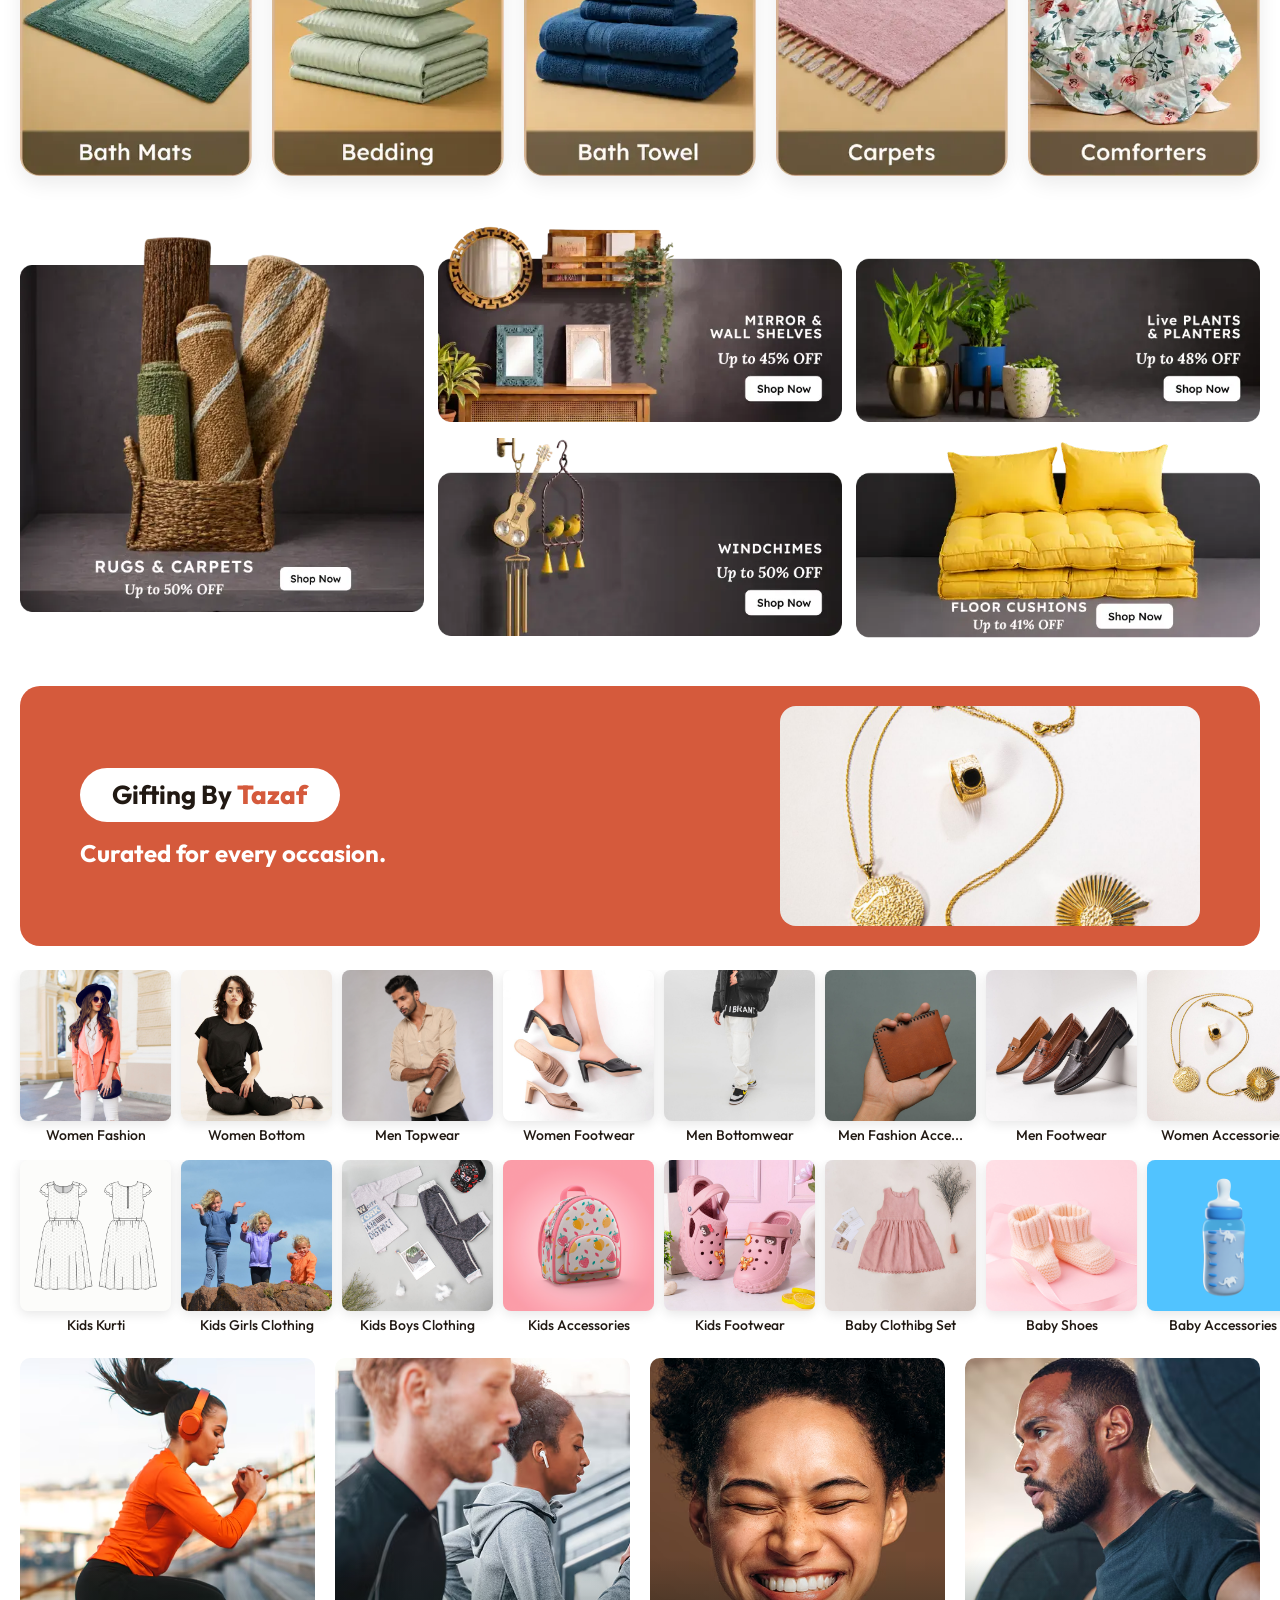
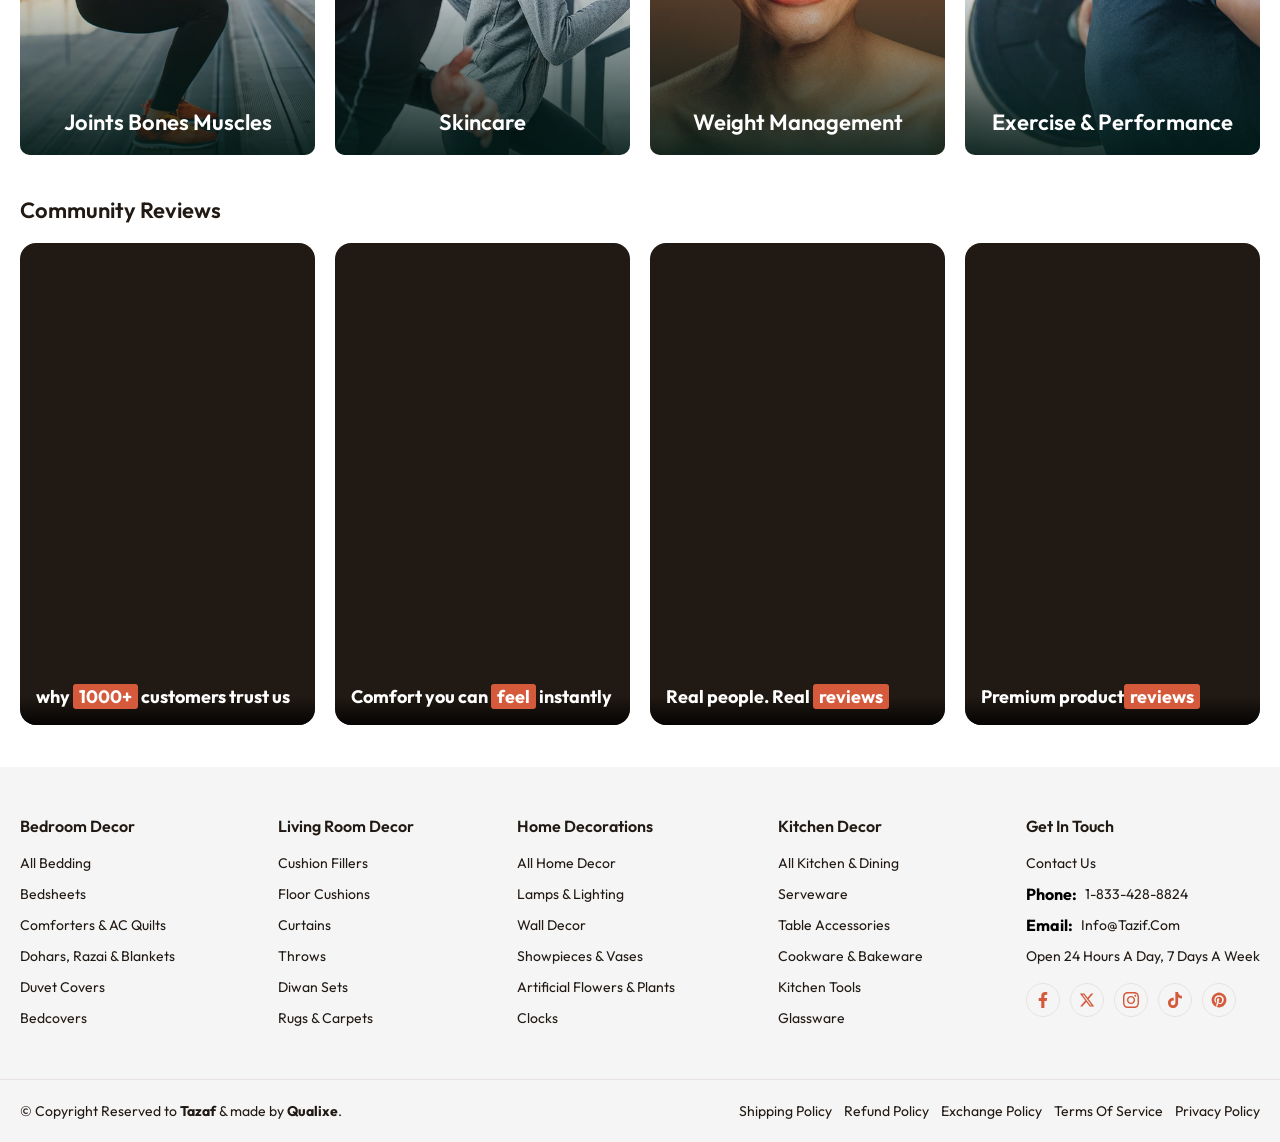
==== commit ff5ddb0a: "fixed all feedback" ====
--- a/index.html
+++ b/index.html
@@ -17,6 +17,7 @@
 	<link rel="stylesheet" href="./assets/css/grid-banner-section2.css">
 	<link rel="stylesheet" href="./assets/css/tab-section.css">
 	<link rel="stylesheet" href="./assets/css/category-grid-section.css">
+	<link rel="stylesheet" href="./assets/css/shop-by-brand-section.css">
 	<link rel="stylesheet" href="./assets/css/card-slider-section.css">
 	<link rel="stylesheet" href="./assets/css/grid-banner-section.css">
 	<link rel="stylesheet" href="./assets/css/category-section.css">
@@ -42,13 +43,21 @@
 	<header class="header home-nav-active home-header">
 		<div class="container">
 			<nav class="navbar">
-				<div class="navbar-logo">
-					<a href="index.html">
-						<img src="./assets/images/tazaf-logo.png" alt="tazaf-logo">
-					</a>
+				<div class="navbar-left">
+					<button class="hamburger app-menu-open">
+						<svg width="25" height="15" viewBox="0 0 25 15" fill="none" xmlns="http://www.w3.org/2000/svg">
+							<path d="M0.5 13.8333H24.5M0.5 7.16667H24.5M0.5 0.5H24.5" stroke="#16415F" stroke-linecap="round"
+								stroke-linejoin="round"></path>
+						</svg>
+					</button>
+					<div class="navbar-logo">
+						<a href="index.html">
+							<img src="./assets/images/tazaf-logo.png" alt="tazaf-logo">
+						</a>
+					</div>
 				</div>
-				<div class="navbar-search navbar-search-open-btn">
-					<button class="search-open">
+				<div class="navbar-search">
+					<button class="search-open navbar-search-open-btn">
 						<span class="icon">
 							<svg viewBox="0 0 20 20" fill="none">
 								<circle cx="9" cy="9" r="5.5" stroke="currentColor" stroke-width="1.6"></circle>
@@ -259,6 +268,15 @@
 				</div>
 				<!-- search-bar popup end -->
 				<div class="navbar-icons">
+					<button class="navbar-icon navbar-search-open-btn">
+						<svg viewBox="0 0 20 20" fill="none" aria-hidden="true">
+							<path
+								d="M9.16667 15.8333C12.8486 15.8333 15.8333 12.8486 15.8333 9.16667C15.8333 5.48477 12.8486 2.5 9.16667 2.5C5.48477 2.5 2.5 5.48477 2.5 9.16667C2.5 12.8486 5.48477 15.8333 9.16667 15.8333Z"
+								stroke="currentColor" stroke-width="1.5" stroke-linecap="round" stroke-linejoin="round"></path>
+							<path d="M17.5 17.5L13.875 13.875" stroke="currentColor" stroke-width="1.5" stroke-linecap="round"
+								stroke-linejoin="round"></path>
+						</svg>
+					</button>
 					<a href="#!" class="navbar-icon">
 						<svg viewBox="0 0 20 20" fill="none" aria-hidden="true">
 							<path d="M10 10.1A2.85 2.85 0 1 0 10 4.4a2.85 2.85 0 0 0 0 5.7Z" stroke="currentColor" stroke-width="1.4">
@@ -267,13 +285,6 @@
 								stroke-width="1.4" stroke-linecap="round"></path>
 						</svg>
 					</a>
-					<!-- <a href="#!" class="navbar-icon">
-						<svg viewBox="0 0 20 20" fill="none" aria-hidden="true">
-							<path
-								d="M10 16.4 9.1 15.58C5.7 12.5 3.5 10.5 3.5 8.02 3.5 6 5.08 4.4 7.12 4.4c1.16 0 2.28.54 2.88 1.4.6-.86 1.72-1.4 2.88-1.4C14.92 4.4 16.5 6 16.5 8.02c0 2.48-2.2 4.48-5.6 7.56l-.9.82Z"
-								stroke="currentColor" stroke-width="1.4" stroke-linecap="round" stroke-linejoin="round"></path>
-						</svg>
-					</a> -->
 					<button class="navbar-icon cart-drawer-open">
 						<span class="cart-count">0</span>
 						<svg viewBox="0 0 20 20" fill="none" aria-hidden="true">
@@ -1923,6 +1934,8 @@
 									</a>
 								</div>
 							</div>
+							<div class="swiper-button-prev category-button-prev"></div>
+							<div class="swiper-button-next category-button-next"></div>
 						</div>
 					</div>
 					<div class="category-slider-wrapper">
@@ -2019,6 +2032,8 @@
 									</a>
 								</div>
 							</div>
+							<div class="swiper-button-prev category-button-prev"></div>
+							<div class="swiper-button-next category-button-next"></div>
 						</div>
 					</div>
 				</div>
@@ -2111,6 +2126,17 @@
 							<div class="card-slider-item">
 								<div class="product-card card_hover">
 									<div class="card-image-wrap">
+										<div class="card-rattings">
+											<span class="icon">
+												<svg viewBox="0 0 16 16" fill="none" aria-hidden="true" class="pdp-star-icon is-filled">
+													<path
+														d="M8 1.333l2.06 4.174 4.607.67-3.333 3.249.786 4.587L8 11.846l-4.12 2.167.787-4.587L1.333 6.177l4.607-.67L8 1.333Z"
+														fill="currentColor"></path>
+												</svg>
+											</span>
+											<span class="rattings-count">4.8</span>
+											<span class="rattings-number">(495 +)</span>
+										</div>
 										<div class="card-img">
 											<a class="main-img" href="product.html">
 												<img class="card_img" src="./assets/images/product-slider-img1.avif"
@@ -2142,6 +2168,17 @@
 							<div class="card-slider-item">
 								<div class="product-card card_hover">
 									<div class="card-image-wrap">
+										<div class="card-rattings">
+											<span class="icon">
+												<svg viewBox="0 0 16 16" fill="none" aria-hidden="true" class="pdp-star-icon is-filled">
+													<path
+														d="M8 1.333l2.06 4.174 4.607.67-3.333 3.249.786 4.587L8 11.846l-4.12 2.167.787-4.587L1.333 6.177l4.607-.67L8 1.333Z"
+														fill="currentColor"></path>
+												</svg>
+											</span>
+											<span class="rattings-count">4.8</span>
+											<span class="rattings-number">(495 +)</span>
+										</div>
 										<div class="card-img">
 											<a class="main-img" href="product.html">
 												<img class="card_img" src="./assets/images/product-slider-img3.webp"
@@ -2173,6 +2210,17 @@
 							<div class="card-slider-item">
 								<div class="product-card card_hover">
 									<div class="card-image-wrap">
+										<div class="card-rattings">
+											<span class="icon">
+												<svg viewBox="0 0 16 16" fill="none" aria-hidden="true" class="pdp-star-icon is-filled">
+													<path
+														d="M8 1.333l2.06 4.174 4.607.67-3.333 3.249.786 4.587L8 11.846l-4.12 2.167.787-4.587L1.333 6.177l4.607-.67L8 1.333Z"
+														fill="currentColor"></path>
+												</svg>
+											</span>
+											<span class="rattings-count">4.8</span>
+											<span class="rattings-number">(495 +)</span>
+										</div>
 										<div class="card-img">
 											<a class="main-img" href="product.html">
 												<img class="card_img" src="./assets/images/product-slider-img5.webp"
@@ -2204,6 +2252,17 @@
 							<div class="card-slider-item">
 								<div class="product-card card_hover">
 									<div class="card-image-wrap">
+										<div class="card-rattings">
+											<span class="icon">
+												<svg viewBox="0 0 16 16" fill="none" aria-hidden="true" class="pdp-star-icon is-filled">
+													<path
+														d="M8 1.333l2.06 4.174 4.607.67-3.333 3.249.786 4.587L8 11.846l-4.12 2.167.787-4.587L1.333 6.177l4.607-.67L8 1.333Z"
+														fill="currentColor"></path>
+												</svg>
+											</span>
+											<span class="rattings-count">4.8</span>
+											<span class="rattings-number">(495 +)</span>
+										</div>
 										<div class="card-img">
 											<a class="main-img" href="product.html">
 												<img class="card_img" src="./assets/images/product-slider-img2.avif"
@@ -2235,6 +2294,17 @@
 							<div class="card-slider-item">
 								<div class="product-card card_hover">
 									<div class="card-image-wrap">
+										<div class="card-rattings">
+											<span class="icon">
+												<svg viewBox="0 0 16 16" fill="none" aria-hidden="true" class="pdp-star-icon is-filled">
+													<path
+														d="M8 1.333l2.06 4.174 4.607.67-3.333 3.249.786 4.587L8 11.846l-4.12 2.167.787-4.587L1.333 6.177l4.607-.67L8 1.333Z"
+														fill="currentColor"></path>
+												</svg>
+											</span>
+											<span class="rattings-count">4.8</span>
+											<span class="rattings-number">(495 +)</span>
+										</div>
 										<div class="card-img">
 											<a class="main-img" href="product.html">
 												<img class="card_img" src="./assets/images/product-slider-img4.webp"
@@ -2266,6 +2336,17 @@
 							<div class="card-slider-item">
 								<div class="product-card card_hover">
 									<div class="card-image-wrap">
+										<div class="card-rattings">
+											<span class="icon">
+												<svg viewBox="0 0 16 16" fill="none" aria-hidden="true" class="pdp-star-icon is-filled">
+													<path
+														d="M8 1.333l2.06 4.174 4.607.67-3.333 3.249.786 4.587L8 11.846l-4.12 2.167.787-4.587L1.333 6.177l4.607-.67L8 1.333Z"
+														fill="currentColor"></path>
+												</svg>
+											</span>
+											<span class="rattings-count">4.8</span>
+											<span class="rattings-number">(495 +)</span>
+										</div>
 										<div class="card-img">
 											<a class="main-img" href="product.html">
 												<img class="card_img" src="./assets/images/product-slider-img6.avif"
@@ -2306,7 +2387,7 @@
 		<section class="category-grid-section">
 			<div class="container">
 				<div class="category-grid-heading">
-					<h2 class="category-grid-title">The Wall Edit</>
+					<h2 class="category-grid-title">The Wall Edit</h2>
 				</div>
 				<div class="category-grid-items">
 					<a href="#!" class="category-grid-item">
@@ -2328,6 +2409,63 @@
 			</div>
 		</section>
 		<!-- category-grid-section end -->
+
+		<!-- shop-by-brand-section start -->
+		<section class="shop-by-brand-section">
+			<div class="container">
+				<div class="shop-by-brand-heading">
+					<h2 class="title">Shop By Brands</h2>
+					<a href="#!" class="shop-by-brand-all-link">Shop All Brands <span>›</span></a>
+				</div>
+				<div class="swiper shop-by-brand-slider">
+					<div class="swiper-wrapper">
+						<div class="swiper-slide">
+							<a href="#!" class="shop-by-brand-item">
+								<img src="./assets/images/product-brand-logo1.png" alt="Honeyraj">
+							</a>
+						</div>
+						<div class="swiper-slide">
+							<a href="#!" class="shop-by-brand-item">
+								<p class="wordmark">Nestora</p>
+							</a>
+						</div>
+						<div class="swiper-slide">
+							<a href="#!" class="shop-by-brand-item">
+								<p class="wordmark">Urban Craft</p>
+							</a>
+						</div>
+						<div class="swiper-slide">
+							<a href="#!" class="shop-by-brand-item">
+								<p class="wordmark">Lumiere</p>
+							</a>
+						</div>
+						<div class="swiper-slide">
+							<a href="#!" class="shop-by-brand-item">
+								<p class="wordmark">Cozynest</p>
+							</a>
+						</div>
+						<div class="swiper-slide">
+							<a href="#!" class="shop-by-brand-item">
+								<p class="wordmark">Weavehome</p>
+							</a>
+						</div>
+						<div class="swiper-slide">
+							<a href="#!" class="shop-by-brand-item">
+								<p class="wordmark">Claymore</p>
+							</a>
+						</div>
+						<div class="swiper-slide">
+							<a href="#!" class="shop-by-brand-item">
+								<p class="wordmark">Driftwood</p>
+							</a>
+						</div>
+					</div>
+					<div class="swiper-button-prev"></div>
+					<div class="swiper-button-next"></div>
+				</div>
+			</div>
+		</section>
+		<!-- shop-by-brand-section end -->
 
 		<!-- tab-section start -->
 		<section class="tab-section">
@@ -2684,7 +2822,7 @@
 		<section class="category-grid-section">
 			<div class="container">
 				<div class="category-grid-heading">
-					<h2 class="category-grid-title">Bed & Bath Essentials</>
+					<h2 class="category-grid-title">Bed &amp; Bath Essentials</h2>
 				</div>
 				<div class="category-grid-items">
 					<a href="#!" class="category-grid-item">
@@ -2867,6 +3005,8 @@
 									</a>
 								</div>
 							</div>
+							<div class="swiper-button-prev category-button-prev"></div>
+							<div class="swiper-button-next category-button-next"></div>
 						</div>
 					</div>
 					<div class="category-slider-wrapper">
@@ -2963,6 +3103,8 @@
 									</a>
 								</div>
 							</div>
+							<div class="swiper-button-prev category-button-prev"></div>
+							<div class="swiper-button-next category-button-next"></div>
 						</div>
 					</div>
 				</div>
@@ -3158,17 +3300,9 @@
 							</div>
 						</div>
 					</div>
-				</div>
-				<div class="cart-drawer-empty">
-					<div class="cart-drawer-empty-text">
-						<p>Your Cart Is Empty</p>
-						<a href="#!" class="btn">shop now</a>
-					</div>
-				</div>
-				<div class="cart-drawer-footer">
 					<div class="cart-drawer-slider-area">
 						<div class="cart-drawer-slider-header">
-							<p class="cart-drawer-slider-title">you may also like</p>
+							<p class="cart-drawer-slider-title">66% of shoppers added these too...</p>
 							<div class="cart-drawer-slider-btn-wrap">
 								<div class="swiper-button-prev cart-drawer-slider-btn-prev"></div>
 								<div class="swiper-button-next cart-drawer-slider-btn-next"></div>
@@ -3176,7 +3310,7 @@
 						</div>
 						<div class="swiper cart-drawer-slider">
 							<div class="swiper-wrapper">
-								<div class="swiper-slide">
+								<!-- <div class="swiper-slide">
 									<div class="cart-drawer-slider-item">
 										<div class="img">
 											<img src="./assets/images/cart-drawer-img1.jpg" alt="cart-drawer-img1.jpg">
@@ -3217,10 +3351,182 @@
 											</button>
 										</div>
 									</div>
-								</div>
-							</div>
-						</div>
-					</div>
+								</div> -->
+								<div class="swiper-slide">
+									<div class="cart-drawer-slider-item">
+										<div class="product-card card_hover">
+											<div class="card-image-wrap">
+												<div class="card-rattings">
+													<span class="icon">
+														<svg viewBox="0 0 16 16" fill="none" aria-hidden="true" class="pdp-star-icon is-filled">
+															<path
+																d="M8 1.333l2.06 4.174 4.607.67-3.333 3.249.786 4.587L8 11.846l-4.12 2.167.787-4.587L1.333 6.177l4.607-.67L8 1.333Z"
+																fill="currentColor"></path>
+														</svg>
+													</span>
+													<span class="rattings-count">4.8</span>
+													<span class="rattings-number">(495 +)</span>
+												</div>
+												<div class="card-img">
+													<a class="main-img" href="product.html">
+														<img class="card_img" src="./assets/images/product-slider-img1.avif"
+															alt="product-slider-img1.avif">
+													</a>
+													<a class="hover-img" href="product.html">
+														<img class="card_hover_img" src="./assets/images/product-slider-img2.avif"
+															alt="product-slider-img2.avif">
+													</a>
+												</div>
+											</div>
+											<div class="card-content">
+												<div class="card-title-wrap">
+													<a href="product.html" class="card-title">Orthotics Heel Protector</a>
+												</div>
+												<div class="card-price-wrap">
+													<p class="latest-price">tk1870</p>
+													<p class="previous-price">tk2200</p>
+												</div>
+												<div class="card-btn">
+													<a href="#!" class="btn">add</a>
+												</div>
+											</div>
+										</div>
+									</div>
+								</div>
+								<div class="swiper-slide">
+									<div class="cart-drawer-slider-item">
+										<div class="product-card card_hover">
+											<div class="card-image-wrap">
+												<div class="card-rattings">
+													<span class="icon">
+														<svg viewBox="0 0 16 16" fill="none" aria-hidden="true" class="pdp-star-icon is-filled">
+															<path
+																d="M8 1.333l2.06 4.174 4.607.67-3.333 3.249.786 4.587L8 11.846l-4.12 2.167.787-4.587L1.333 6.177l4.607-.67L8 1.333Z"
+																fill="currentColor"></path>
+														</svg>
+													</span>
+													<span class="rattings-count">4.8</span>
+													<span class="rattings-number">(495 +)</span>
+												</div>
+												<div class="card-img">
+													<a class="main-img" href="product.html">
+														<img class="card_img" src="./assets/images/product-slider-img3.webp"
+															alt="product-slider-img3.webp">
+													</a>
+													<a class="hover-img" href="product.html">
+														<img class="card_hover_img" src="./assets/images/product-slider-img4.webp"
+															alt="product-slider-img4.avif">
+													</a>
+												</div>
+											</div>
+											<div class="card-content">
+												<div class="card-title-wrap">
+													<a href="product.html" class="card-title">tazaf Cloud Comfort Arch Support Slippers</a>
+												</div>
+												<div class="card-price-wrap">
+													<p class="latest-price">tk1870</p>
+													<p class="previous-price">tk2200</p>
+												</div>
+												<div class="card-btn">
+													<a href="#!" class="btn">add</a>
+												</div>
+											</div>
+										</div>
+									</div>
+								</div>
+								<div class="swiper-slide">
+									<div class="cart-drawer-slider-item">
+										<div class="product-card card_hover">
+											<div class="card-image-wrap">
+												<div class="card-rattings">
+													<span class="icon">
+														<svg viewBox="0 0 16 16" fill="none" aria-hidden="true" class="pdp-star-icon is-filled">
+															<path
+																d="M8 1.333l2.06 4.174 4.607.67-3.333 3.249.786 4.587L8 11.846l-4.12 2.167.787-4.587L1.333 6.177l4.607-.67L8 1.333Z"
+																fill="currentColor"></path>
+														</svg>
+													</span>
+													<span class="rattings-count">4.8</span>
+													<span class="rattings-number">(495 +)</span>
+												</div>
+												<div class="card-img">
+													<a class="main-img" href="product.html">
+														<img class="card_img" src="./assets/images/product-slider-img5.webp"
+															alt="product-slider-img5.webp">
+													</a>
+													<a class="hover-img" href="product.html">
+														<img class="card_hover_img" src="./assets/images/product-slider-img6.avif"
+															alt="product-slider-img6.avif">
+													</a>
+												</div>
+											</div>
+											<div class="card-content">
+												<div class="card-title-wrap">
+													<a href="product.html" class="card-title">Tazaf Men's Comfort Dual Strap Sandals</a>
+												</div>
+												<div class="card-price-wrap">
+													<p class="latest-price">tk1870</p>
+													<p class="previous-price">tk2200</p>
+												</div>
+												<div class="card-btn">
+													<a href="#!" class="btn">add</a>
+												</div>
+											</div>
+										</div>
+									</div>
+								</div>
+								<div class="swiper-slide">
+									<div class="cart-drawer-slider-item">
+										<div class="product-card card_hover">
+											<div class="card-image-wrap">
+												<div class="card-rattings">
+													<span class="icon">
+														<svg viewBox="0 0 16 16" fill="none" aria-hidden="true" class="pdp-star-icon is-filled">
+															<path
+																d="M8 1.333l2.06 4.174 4.607.67-3.333 3.249.786 4.587L8 11.846l-4.12 2.167.787-4.587L1.333 6.177l4.607-.67L8 1.333Z"
+																fill="currentColor"></path>
+														</svg>
+													</span>
+													<span class="rattings-count">4.8</span>
+													<span class="rattings-number">(495 +)</span>
+												</div>
+												<div class="card-img">
+													<a class="main-img" href="product.html">
+														<img class="card_img" src="./assets/images/product-slider-img2.avif"
+															alt="product-slider-img2.avif">
+													</a>
+													<a class="hover-img" href="product.html">
+														<img class="card_hover_img" src="./assets/images/product-slider-img1.avif"
+															alt="product-slider-img1.avif">
+													</a>
+												</div>
+											</div>
+											<div class="card-content">
+												<div class="card-title-wrap">
+													<a href="product.html" class="card-title">tazaf Orthotics Posture Corrector Pro </a>
+												</div>
+												<div class="card-price-wrap">
+													<p class="latest-price">tk1870</p>
+													<p class="previous-price">tk2200</p>
+												</div>
+												<div class="card-btn">
+													<a href="#!" class="btn">add</a>
+												</div>
+											</div>
+										</div>
+									</div>
+								</div>
+							</div>
+						</div>
+					</div>
+				</div>
+				<div class="cart-drawer-empty">
+					<div class="cart-drawer-empty-text">
+						<p>Your Cart Is Empty</p>
+						<a href="#!" class="btn">shop now</a>
+					</div>
+				</div>
+				<div class="cart-drawer-footer">
 					<div class="cart-drawer-total-wrap">
 						<p class="cart-drawer-total-title">total</p>
 						<p class="cart-drawer-total-price">$72.00 USD</p>
@@ -3546,7 +3852,7 @@
 							<li><strong>phone:</strong><a href="#">1-833-428-8824</a></li>
 							<li><strong>Email:</strong><a href="#">info@tazif.com</a></li>
 							<li>
-								<p href="#">Open 24 Hours a Day, 7 Days a week</>
+								<p>Open 24 Hours a Day, 7 Days a week</p>
 							</li>
 						</ul>
 						<ul class="footer-icons">
@@ -3619,7 +3925,6 @@
 	<!-- footer end -->
 
 	<!-- js link start -->
-	<!-- <script src="./assets/js/modal.js"></script> -->
 	<script src="./assets/js/swiper-bundle.min.js"></script>
 	<script src="./assets/js/script.js"></script>
 	<!-- js link end -->
--- a/assets/css/footer.css
+++ b/assets/css/footer.css
@@ -1,6 +1,10 @@
 /* footer-section css start */
 .footer {
     background-color: var(--item-bg3);
+}
+
+.footer.product-page-footer {
+    padding-bottom: 90px;
 }
 
 .footer-items {
@@ -155,6 +159,10 @@
     .footer {
         padding-bottom: 70px;
         border-top: 1px solid var(--border-color2);
+    }
+
+    .footer.product-page-footer {
+        padding-bottom: 80px;
     }
 
     .footer .container {
--- a/assets/css/card.css
+++ b/assets/css/card.css
@@ -21,6 +21,43 @@
     width: 100%;
     background-color: #e8e3e1;
     border-radius: 0 0 10px 10px;
+}
+
+.card-rattings {
+    position: absolute;
+    top: 10px;
+    left: 10px;
+    z-index: 1;
+    padding: 5px;
+    background-color: var(--white);
+    text-transform: uppercase;
+    border-radius: 4px;
+    display: flex;
+    align-items: center;
+    gap: 3px;
+}
+
+.card-rattings span{
+    display: flex;
+}
+
+.card-rattings .rattings-count{
+    font-size: 14px;
+    font-weight: 500;
+    line-height: 100%;
+}
+
+.card-rattings .rattings-number{
+    font-size: 14px;
+    font-weight: 500;
+    line-height: 100%;
+        color: var(--muted);
+}
+
+.card-rattings .icon svg {
+    color: var(--brand-color);
+    width: 12px;
+    height: 12px;
 }
 
 .card-badge {
--- a/assets/css/shop-by-brand-section.css
+++ b/assets/css/shop-by-brand-section.css
@@ -0,0 +1,99 @@
+/* shop-by-brand-section css start */
+.shop-by-brand-section {
+    padding: 24px 0;
+}
+
+.shop-by-brand-heading {
+    display: flex;
+    align-items: center;
+    justify-content: space-between;
+    gap: 16px;
+    margin-bottom: 20px;
+}
+
+.shop-by-brand-heading .title {
+    font-size: 22px;
+    font-weight: 600;
+}
+
+.shop-by-brand-all-link {
+    display: flex;
+    align-items: center;
+    gap: 4px;
+    font-size: 14px;
+    font-weight: 600;
+    color: var(--black);
+    text-wrap-mode: nowrap;
+}
+
+.shop-by-brand-all-link:hover {
+    color: var(--brand-color);
+}
+
+.swiper.shop-by-brand-slider {
+    border: 1px solid var(--border-color2);
+    border-radius: 10px;
+}
+
+.shop-by-brand-item {
+    display: flex;
+    align-items: center;
+    justify-content: center;
+    height: 110px;
+    padding: 20px;
+    background-color: var(--white);
+    border-right: 1px solid var(--border-color2);
+    transition: all ease .3s;
+}
+
+.shop-by-brand-item:hover{
+    background: var(--item-bg);
+}
+
+.shop-by-brand-item img {
+    width: auto;
+    max-width: 100%;
+    height: 100%;
+    object-fit: contain;
+}
+
+.shop-by-brand-item .wordmark {
+    font-family: var(--heading-font);
+    font-size: 22px;
+    font-weight: 700;
+    color: var(--black);
+    text-transform: uppercase;
+    letter-spacing: .5px;
+}
+
+.swiper.shop-by-brand-slider .swiper-button-prev,
+.swiper.shop-by-brand-slider .swiper-button-next {
+    width: 40px;
+    height: 40px;
+}
+
+.swiper.shop-by-brand-slider .swiper-button-prev::after,
+.swiper.shop-by-brand-slider .swiper-button-next::after {
+    font-size: 14px;
+}
+
+/* shop-by-brand-section css end */
+
+@media only screen and (max-width: 767px) {
+
+    /* shop-by-brand-section css start */
+    .shop-by-brand-heading .title {
+        font-size: 18px;
+    }
+
+    .shop-by-brand-item {
+        height: 80px;
+        padding: 14px;
+    }
+
+    .shop-by-brand-item .wordmark {
+        font-size: 16px;
+    }
+
+    /* shop-by-brand-section css end */
+}
--- a/assets/css/card-slider-section.css
+++ b/assets/css/card-slider-section.css
@@ -1,5 +1,9 @@
 /* card-slider-section css start */
 .card-slider-section {
+    padding: 24px 0;
+}
+
+.explore-slider-section {
     padding: 24px 0;
 }
 
@@ -8,7 +12,7 @@
     background: var(--item-bg);
 }
 
-.card-slider-section-heading{
+.card-slider-section-heading {
     margin-bottom: 20px;
 }
 
@@ -123,12 +127,28 @@
         padding: 0 0 0 20px;
     }
 
+    .swiper.explore-slider .swiper-button-prev {
+        left: 20px;
+        opacity: 1;
+        visibility: visible;
+    }
+
+    .swiper.explore-slider .swiper-button-next {
+        right: 20px;
+        opacity: 1;
+        visibility: visible;
+    }
+
     /* card-slider section css end */
 }
 
 @media only screen and (max-width:767px) {
 
     /* card-slider section css start */
+    .card-slider-section-heading {
+        text-align: center;
+    }
+
     .swiper.card-slider {
         padding: 0;
     }
--- a/assets/css/category-section.css
+++ b/assets/css/category-section.css
@@ -3,7 +3,7 @@
     padding-top: 16px;
 }
 
-.category-section.product-category.collection-category{
+.category-section.product-category.collection-category {
     padding: 24px 0;
 }
 
@@ -46,6 +46,21 @@
 .swiper.category-slider .swiper-wrapper {
     width: fit-content;
     margin: 0 auto;
+}
+
+.swiper.collection-category-slider .swiper-button-prev,
+.swiper.collection-category-slider .swiper-button-next,
+.swiper.category-slider .swiper-button-prev,
+.swiper.category-slider .swiper-button-next {
+    width: 40px;
+    height: 40px;
+}
+
+.swiper.collection-category-slider .swiper-button-prev::after,
+.swiper.collection-category-slider .swiper-button-next::after,
+.swiper.category-slider .swiper-button-prev::after,
+.swiper.category-slider .swiper-button-next::after {
+    font-size: 12px;
 }
 
 .category-item {
--- a/assets/css/header.css
+++ b/assets/css/header.css
@@ -14,6 +14,20 @@
     justify-content: space-between;
 }
 
+.navbar-left {
+    display: flex;
+    align-items: center;
+    gap: 12px;
+}
+
+.navbar-left .hamburger {
+    display: none;
+}
+
+.navbar-left .hamburger svg path {
+    stroke: var(--brand-color);
+}
+
 .navbar-logo {
     width: 90px;
 }
@@ -23,6 +37,18 @@
     width: min(520px, 100%);
     max-width: 520px;
     transition: all ease .3s;
+    display: flex;
+    align-items: center;
+    gap: 5px;
+}
+
+.navbar-search .navbar-icon {
+    display: none;
+}
+
+.navbar-search .navbar-icon .cart-count {
+    top: 0px;
+    right: 0px;
 }
 
 .search-open {
@@ -357,6 +383,10 @@
     height: 36px;
     border-radius: 5px;
     overflow: hidden;
+}
+
+.navbar-icons .navbar-search-open-btn {
+    display: none;
 }
 
 .navbar-icon:hover {
@@ -817,12 +847,6 @@
 
 /* header css end */
 
-/* @media only screen and (max-width: 1320px) {
-    .navbar-link-area::before {
-        left: calc(-20px + (1320px - 100dvw) / 2);
-    }
-} */
-
 @media only screen and (max-width: 992px) {
 
     /* header css start */
@@ -837,6 +861,22 @@
 
     .home-header .container {
         padding: 0;
+    }
+
+    .navbar-left .hamburger {
+        display: flex;
+    }
+
+    .navbar-icons .navbar-search-open-btn {
+        display: flex;
+    }
+
+    .product-page-header .navbar-search {
+        display: none;
+    }
+
+    .header.home-nav.product-page-header .navbar-search {
+        display: flex;
     }
 
     .header.home-nav .navbar-search {
@@ -849,15 +889,19 @@
         box-shadow: 0 3px 12px rgba(0, 0, 0, 0.16);
     }
 
+    .header.home-nav .navbar-search .navbar-icon {
+        display: block;
+    }
+
     .navbar {
         grid-template-columns: repeat(2, 1fr);
     }
 
-    .navbar-logo {
+    .navbar-left {
         order: 1;
     }
 
-    .home-header .navbar-logo {
+    .home-header .navbar-left {
         margin-left: 16px;
     }
 
@@ -910,5 +954,15 @@
         grid-template-columns: repeat(4, 1fr);
     }
 
+    .navbar-icon {
+        width: 32px;
+        height: 36px;
+    }
+
+    .cart-count {
+        top: 0;
+        right: 0px;
+    }
+
     /* header css end */
 }
--- a/assets/css/main.css
+++ b/assets/css/main.css
@@ -178,7 +178,7 @@
 }
 
 .section {
-    padding: 80px 0;
+    padding: 42px 0;
 }
 
 img {
@@ -193,7 +193,7 @@
 textarea,
 select {
     color: var(--paragraph-text-color);
-    font-size: 12px;
+    font-size: 16px;
     font-weight: 400;
     font-family: var(--paragraph-font);
     outline: none;
@@ -203,14 +203,14 @@
     appearance: none;
     -moz-appearance: textfield;
     -webkit-appearance: none;
-    line-height: 15px;
+    line-height: 20px;
     width: 100%;
 }
 
 input::placeholder,
 textarea::placeholder,
 select::placeholder {
-    color: var(--paragraph-text-color);
+    color: var(--border-color);
 }
 
 input::-webkit-outer-spin-button,
@@ -219,6 +219,12 @@
     -webkit-appearance: none;
     margin: 0;
     /* <-- Apparently some margin are still there even though it's hidden */
+}
+
+.contact-field-col {
+    width: 100%;
+    padding-bottom: 10px;
+    border-bottom: 1px solid var(--black);
 }
 
 button {
@@ -446,11 +452,14 @@
 
 .cart-drawer-content {
     width: 100%;
-    height: calc(100dvh - 388px);
+    height: calc(100dvh - 236px);
     overflow-y: auto;
     scrollbar-width: thin;
     padding: 16px;
     scrollbar-color: var(--brand-color) transparent;
+    display: flex;
+    flex-direction: column;
+    justify-content: space-between;
 }
 
 .cart-drawer-items {
@@ -590,7 +599,7 @@
     display: flex;
     flex-direction: column;
     gap: 16px;
-    padding-bottom: 20px;
+    padding: 20px 0;
 }
 
 .cart-drawer-slider-area {
@@ -599,11 +608,10 @@
 
 .cart-drawer-slider-header {
     display: flex;
-    align-items: center;
+    align-items: flex-start;
     justify-content: space-between;
     gap: 20px;
     margin-bottom: 12px;
-    padding: 0 16px;
 }
 
 .cart-drawer-slider-title {
@@ -627,6 +635,41 @@
     display: flex;
     align-items: center;
     gap: 12px;
+}
+
+.cart-drawer-slider-item .product-card .card-rattings {
+    position: absolute;
+    top: 7px;
+    left: 7px;
+}
+
+.cart-drawer-slider-item .product-card .card-rattings .rattings-count {
+    font-size: 12px;
+}
+
+.cart-drawer-slider-item .product-card .card-rattings .rattings-number {
+    font-size: 12px;
+}
+
+.cart-drawer-slider-item .product-card .card-content {
+    padding: 10px 8px;
+}
+
+.cart-drawer-slider-item .product-card .card-content .card-title-wrap {
+    height: 32px;
+}
+
+.cart-drawer-slider-item .product-card .card-content .card-title {
+    font-size: 12px;
+    line-height: 16px;
+}
+
+.cart-drawer-slider-item .product-card .card-content .card-price-wrap .latest-price {
+    font-size: 14px;
+}
+
+.cart-drawer-slider-item .product-card .card-content .card-btn {
+    margin-top: 10px;
 }
 
 .swiper-button-prev.cart-drawer-slider-btn-prev,
@@ -649,11 +692,7 @@
     font-weight: 700;
 }
 
-.swiper.cart-drawer-slider {
-    padding-left: 16px;
-}
-
-.cart-drawer-slider-item {
+/* .cart-drawer-slider-item {
     display: flex;
     align-items: center;
     padding: 12px;
@@ -703,7 +742,7 @@
     color: var(--white);
     text-transform: capitalize;
     margin-top: 4px;
-}
+} */
 
 .cart-drawer-total-wrap {
     display: flex;
@@ -734,6 +773,7 @@
 .cart-drawer-checkout-btn-wrap .btn {
     background: var(--brand-color);
     border-color: var(--brand-color);
+    color: var(--white);
 }
 
 .cart-drawer-checkout-btn-wrap .btn:hover {
@@ -761,6 +801,7 @@
 .cart-drawer-empty-text .btn {
     background: var(--brand-color);
     border-color: var(--brand-color);
+    color: var(--white);
 }
 
 .cart-drawer-empty-text .btn:hover {
@@ -873,103 +914,18 @@
 
 /* swiper pagination and button css end */
 
-/* modal css start */
-.modal {
-    position: fixed;
-    inset: 0;
-    display: flex;
-    justify-content: center;
-    align-items: center;
-    padding: 20px;
-    opacity: 0;
-    visibility: hidden;
-    transition: .35s;
-    z-index: 99999;
-}
-
-.modal.active {
-    opacity: 1;
-    visibility: visible
-}
-
-.overlay {
-    position: absolute;
-    inset: 0;
-}
-
-.modal-card {
-    position: relative;
-    background: var(--white);
-    width: min(460px, 100%);
-    padding: 88px 60px 60px;
-    z-index: 2;
-    animation: pop .35s ease;
-}
-
-@keyframes pop {
-    from {
-        transform: translateY(15px) scale(.97);
-        opacity: 0
+@media only screen and (max-width:575px) {
+
+    /* common-css start */
+    .container {
+        padding: 0 16px;
     }
 
-    to {
-        transform: none;
-        opacity: 1
+    .section {
+        padding: 24px 0;
     }
-}
-
-.modal-close {
-    position: absolute;
-    right: 60px;
-    top: 40px;
-    width: 24px;
-    height: 24px;
-    display: flex;
-    align-items: center;
-    justify-content: center;
-    cursor: pointer;
-    transition: all ease .3s;
-}
-
-.modal-close:hover {
-    background: var(--border-color);
-}
-
-.modal-title {
-    margin: 0 0 10px 0;
-    font-size: 16px;
-    font-weight: 700;
-    line-height: 130%;
-    text-transform: uppercase;
-}
-
-.modal-text {
-    font-size: 14px;
-    font-weight: 400;
-    line-height: 120%;
-}
-
-.modal-form {
-    margin: 24px 0 0 0;
-}
-
-.contact-field-col {
-    width: 100%;
-    padding-bottom: 10px;
-    border-bottom: 1px solid var(--black);
-}
-
-.modal-btn {
-    margin: 24px 0 0 0;
-}
-
-.modal-btn .btn {
-    width: 100%;
-}
-
-/* modal css end */
-
-@media only screen and (max-width:575px) {
+
+    /* common-css end */
 
     /* pagination css start */
     .swiper-pagination .swiper-pagination-bullet {
@@ -994,31 +950,4 @@
     }
 
     /* pagination css end */
-
-    /* common-css start */
-    .container {
-        padding: 0 16px;
-    }
-
-    /* common-css end */
-
-    /* modal css start */
-    .modal-card {
-        padding: 64px 20px 20px;
-    }
-
-    .modal-close {
-        right: 20px;
-        top: 20px;
-    }
-
-    .modal-form {
-        margin: 20px 0 0 0;
-    }
-
-    .modal-btn {
-        margin: 20px 0 0 0;
-    }
-
-    /* modal css end */
 }
